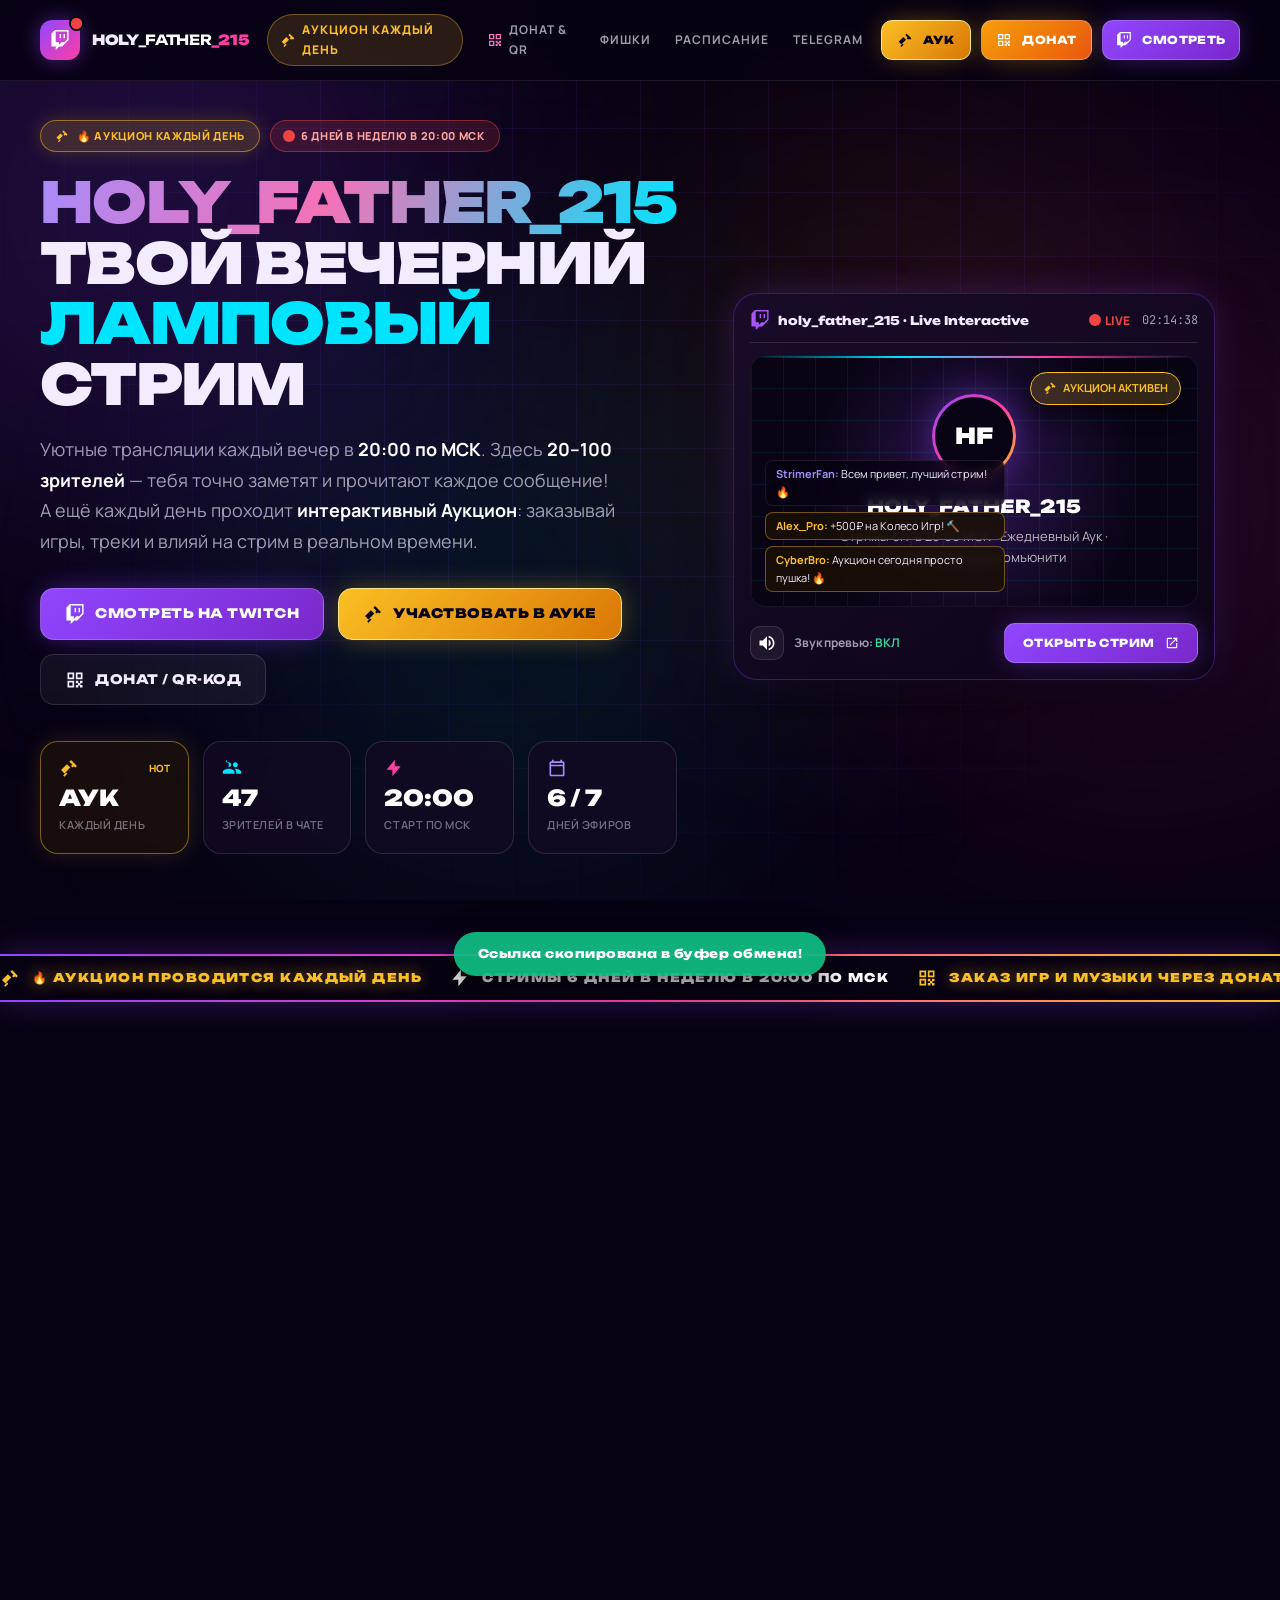
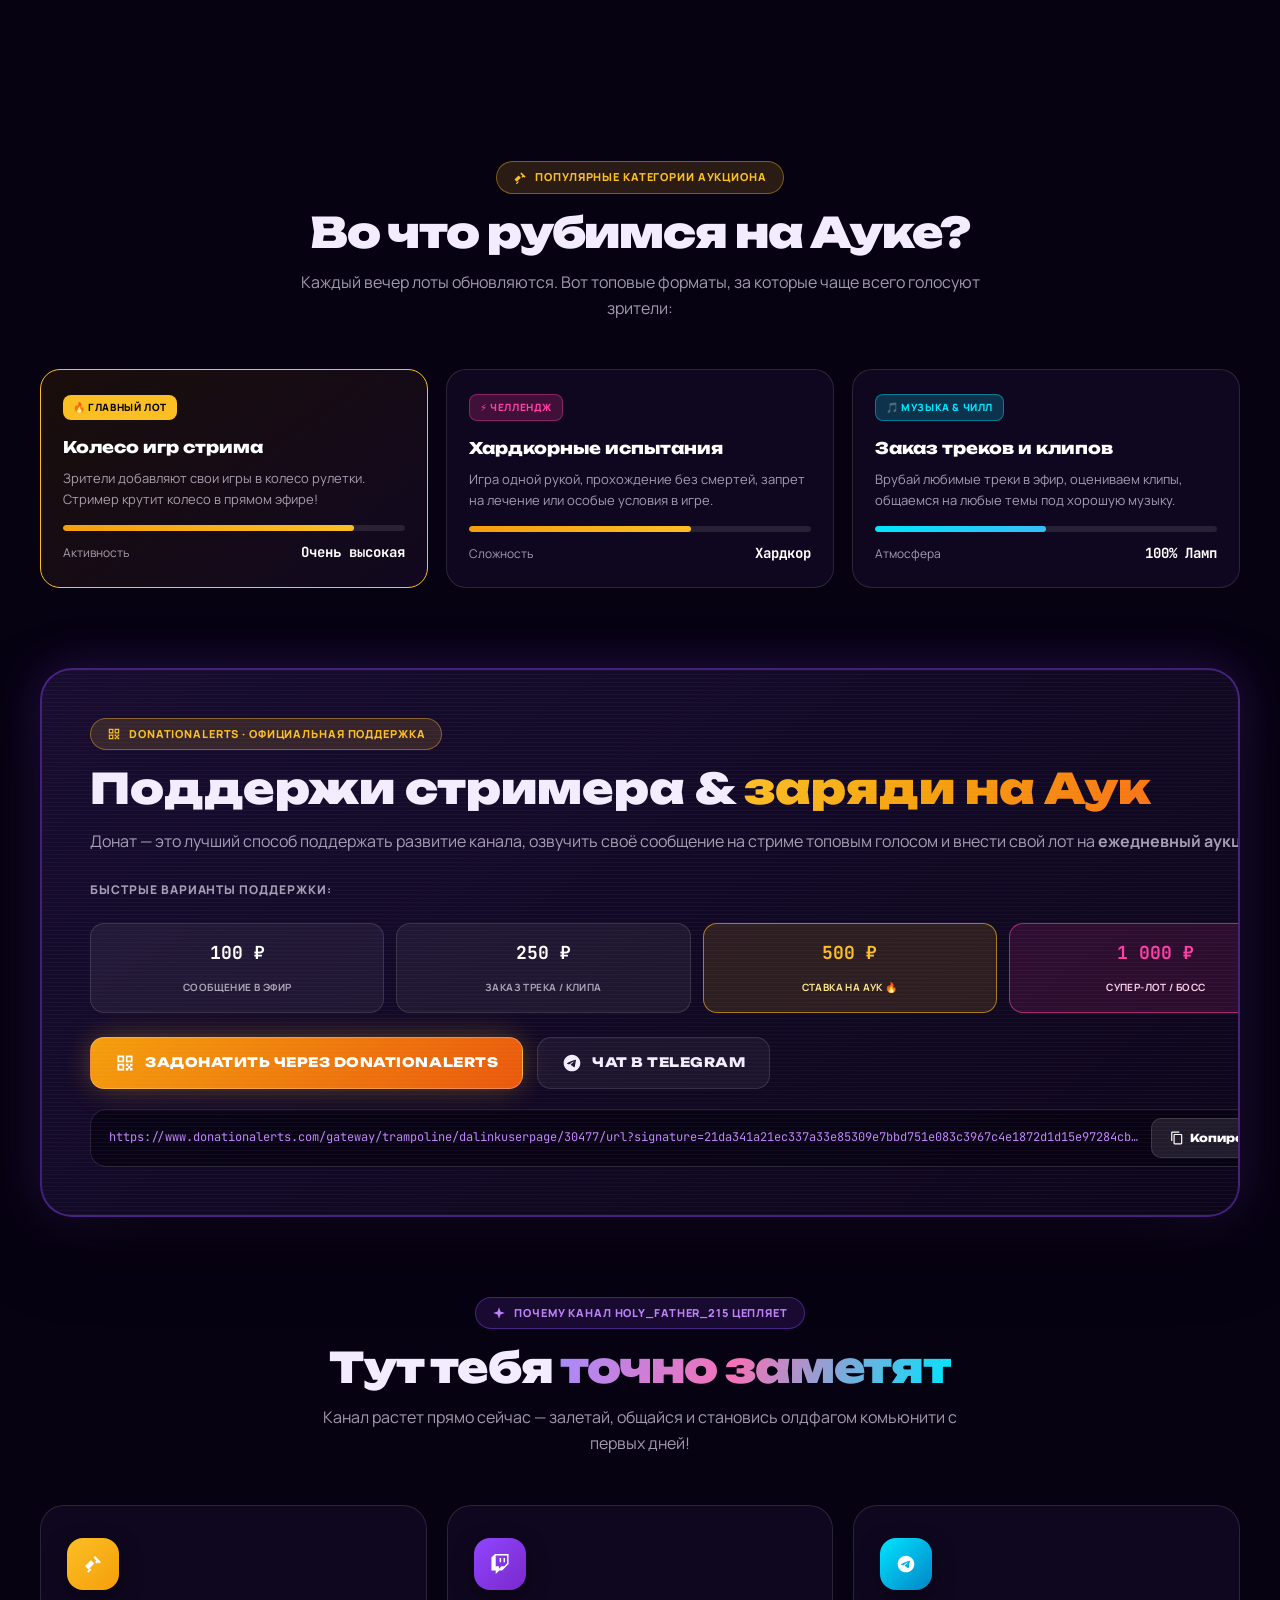
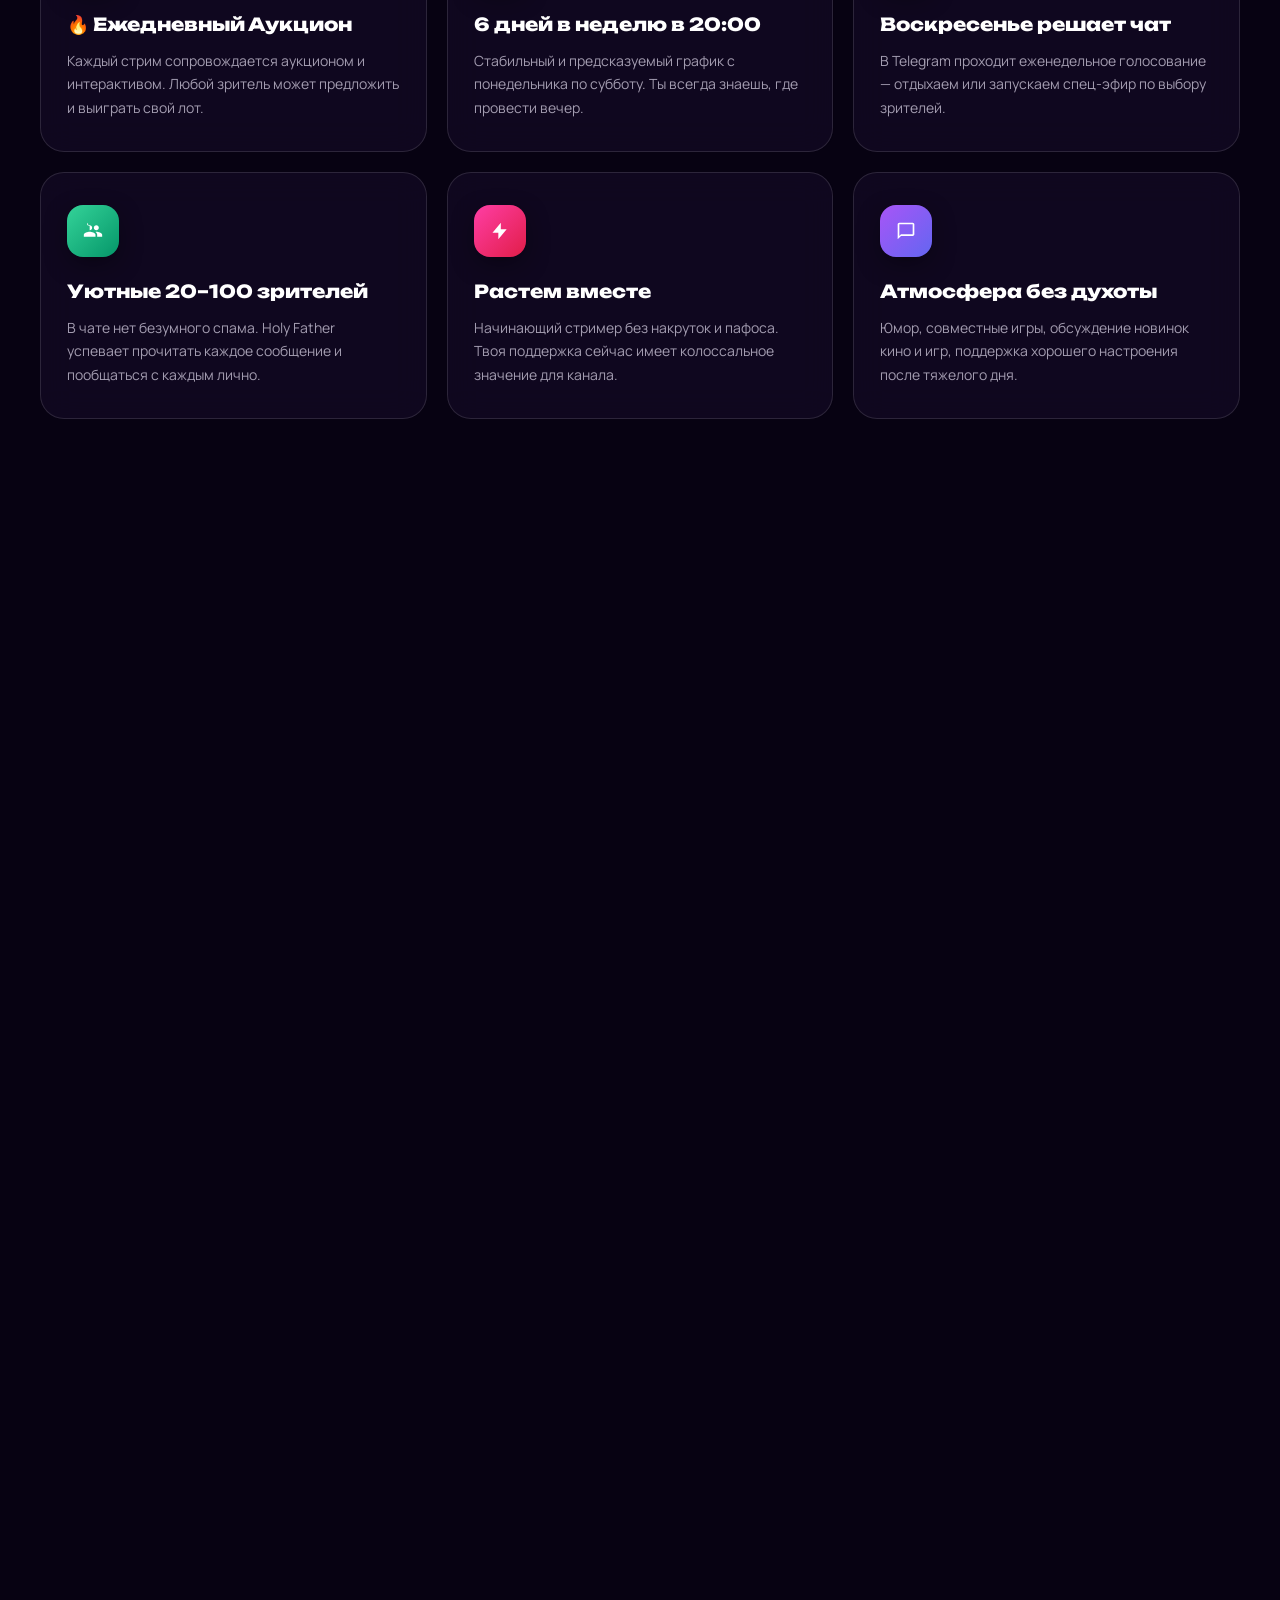
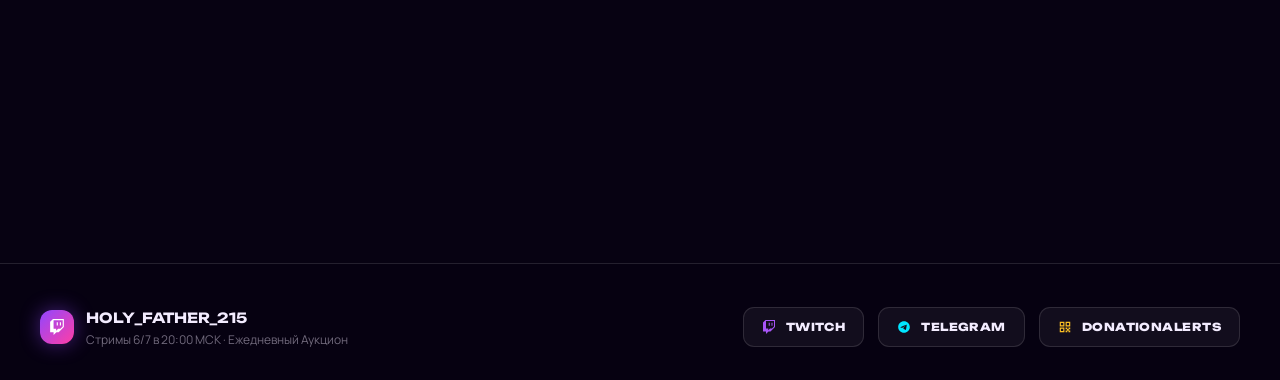
==== holy-father-215.html @ 9c098401 "feat: добавить плашку ежедневного аукциона, блок доната с QR-кодом и улучшенный дизайн Co-authored-b" ====
<!doctype html>
<html lang="ru">
<head>
<meta charset="UTF-8" />
<meta name="viewport" content="width=device-width, initial-scale=1.0" />
<title>HOLY_FATHER_215 — Стримы 6/7 в 20:00 МСК · Ежедневный Аукцион</title>
<meta name="description" content="Официальный сайт стримера Holy_Father_215. Эфиры 6 дней в неделю в 20:00 по МСК. Ежедневный Аукцион, 20–100 зрителей, ламповый чат, голосование за стрим в воскресенье в Telegram." />
<meta property="og:title" content="HOLY_FATHER_215 — Ежедневный Аукцион и Стримы в 20:00 МСК" />
<meta property="og:description" content="Ламповый стример Holy_Father_215: ежедневный аукцион, 20–100 зрителей, эфиры 6/7 в 20:00 МСК. Заходи, тебя заметят!" />
<meta property="og:type" content="website" />
<meta name="theme-color" content="#070212" />
<link rel="icon" href="data:image/svg+xml,%3Csvg xmlns='http://www.w3.org/2000/svg' viewBox='0 0 32 32'%3E%3Crect width='32' height='32' rx='8' fill='%239146ff'/%3E%3Cpath d='M8 10h4v5H8zM14 10h4v5h-4zM8 17h4v5H8zM14 17h4v5h-4zM20 12l5 3.5-5 3.5z' fill='%23fff'/%3E%3C/svg%3E" />
<link rel="preconnect" href="https://fonts.googleapis.com" />
<link rel="preconnect" href="https://fonts.gstatic.com" crossorigin />
<link href="https://fonts.googleapis.com/css2?family=Unbounded:wght@400;600;700;800;900&family=Manrope:wght@300;400;500;600;700;800&family=JetBrains+Mono:wght@500;700&display=swap" rel="stylesheet" />
<noscript><style>.reveal{opacity:1;transform:none}.cd{display:flex}</style></noscript>
<style>
/* ================= CSS RESET & TOKENS ================= */
*,*::before,*::after{box-sizing:border-box;margin:0;padding:0}
html{scroll-behavior:smooth;-webkit-text-size-adjust:100%}
body{
  background:#070212;color:#f3ecff;overflow-x:hidden;
  font-family:"Manrope",system-ui,-apple-system,"Segoe UI",Roboto,Helvetica,Arial,sans-serif;
  font-size:16px;line-height:1.65;-webkit-font-smoothing:antialiased;
}
img,svg{display:block;max-width:100%}
a{color:inherit;text-decoration:none}
button{font:inherit;color:inherit;cursor:pointer;border:0;background:none}
::selection{background:#9146ff;color:#fff}
::-webkit-scrollbar{width:8px;height:8px}
::-webkit-scrollbar-track{background:#0a0319}
::-webkit-scrollbar-thumb{background:linear-gradient(#9146ff,#ff3ea5);border-radius:99px}

:root{
  --void:#070212;
  --bg-card:rgba(20, 10, 36, 0.72);
  --bg-card-hover:rgba(28, 14, 52, 0.88);
  --purple:#9146ff;
  --purple-glow:rgba(145, 70, 255, 0.45);
  --purple-l:#b388ff;
  --pink:#ff3ea5;
  --pink-glow:rgba(255, 62, 165, 0.4);
  --cyan:#00e5ff;
  --cyan-glow:rgba(0, 229, 255, 0.35);
  --gold:#fbbf24;
  --gold-glow:rgba(251, 191, 36, 0.4);
  --amber:#f59e0b;
  --green:#10b981;
  --muted:rgba(243, 236, 255, 0.65);
  --muted2:rgba(243, 236, 255, 0.45);
  --line:rgba(255, 255, 255, 0.12);
  --line-strong:rgba(145, 70, 255, 0.35);
  --ease:cubic-bezier(0.16, 1, 0.3, 1);
  --font-d:"Unbounded",system-ui,sans-serif;
  --font-m:"JetBrains Mono",monospace;
}

.container{width:min(1200px, 100% - 36px);margin-inline:auto}
.ic{width:20px;height:20px;fill:currentColor;flex-shrink:0}
.display{font-family:var(--font-d)}
.mono{font-family:var(--font-m)}
.grad-text{background:linear-gradient(110deg,#a78bfa 0%,#f472b6 45%,#00e5ff 100%);-webkit-background-clip:text;background-clip:text;color:transparent}
.grad-gold{background:linear-gradient(110deg,#fbbf24 0%,#f59e0b 50%,#f97316 100%);-webkit-background-clip:text;background-clip:text;color:transparent}
.cyan{color:var(--cyan)}
.pink{color:var(--pink)}
.gold{color:var(--gold)}

/* ================= BACKGROUND FX ================= */
.bg-ambient{position:fixed;inset:0;z-index:-1;overflow:hidden;pointer-events:none}
.grid-mesh{
  position:absolute;inset:0;
  background-image:
    linear-gradient(rgba(145,70,255,0.08) 1px, transparent 1px),
    linear-gradient(90deg, rgba(145,70,255,0.08) 1px, transparent 1px);
  background-size:64px 64px;
  mask-image:radial-gradient(circle at 50% 30%, black 40%, transparent 85%);
  -webkit-mask-image:radial-gradient(circle at 50% 30%, black 40%, transparent 85%);
}
.orb{position:absolute;border-radius:50%;filter:blur(140px);opacity:0.65;will-change:transform}
.orb-1{width:600px;height:600px;left:-150px;top:-100px;background:rgba(145,70,255,0.32)}
.orb-2{width:550px;height:550px;right:-140px;top:25%;background:rgba(255,62,165,0.22)}
.orb-3{width:500px;height:500px;left:20%;bottom:5%;background:rgba(0,229,255,0.18)}
.orb-4{width:450px;height:450px;right:15%;bottom:35%;background:rgba(245,158,11,0.18)}

/* ================= ANIMATIONS ================= */
@keyframes float-gentle{0%,100%{transform:translate3d(0,0,0)}50%{transform:translate3d(0,-16px,0)}}
@keyframes pulse-glow{0%,100%{opacity:.65;transform:scale(1)}50%{opacity:1;transform:scale(1.08)}}
@keyframes scan-laser{0%{top:0;opacity:0.8}50%{opacity:1}100%{top:100%;opacity:0.8}}
@keyframes marquee{0%{transform:translateX(0)}100%{transform:translateX(-50%)}}
@keyframes sheen-sweep{0%{transform:translateX(-160%) skewX(-20deg)}100%{transform:translateX(260%) skewX(-20deg)}}
@keyframes dot-ping{0%{transform:scale(.9);opacity:.9}100%{transform:scale(2.2);opacity:0}}
@keyframes border-glow{0%,100%{border-color:rgba(251,191,36,0.6);box-shadow:0 0 25px rgba(251,191,36,0.35)}50%{border-color:rgba(255,62,165,0.7);box-shadow:0 0 35px rgba(255,62,165,0.45)}}

.anim-float{animation:float-gentle 8s ease-in-out infinite}
.anim-marquee{animation:marquee 32s linear infinite}

/* ================= REVEAL ================= */
.reveal{opacity:0;transform:translateY(28px);transition:opacity .75s var(--ease),transform .75s var(--ease)}
.reveal.in{opacity:1;transform:none}
@media (prefers-reduced-motion:reduce){
  *,*::before,*::after{animation-duration:.01ms !important;animation-iteration-count:1 !important;transition-duration:.01ms !important}
  .reveal{opacity:1;transform:none}
}

/* ================= NAV ================= */
.nav{
  position:fixed;inset:0 0 auto;z-index:100;
  background:rgba(7, 2, 18, 0.82);backdrop-filter:blur(24px);-webkit-backdrop-filter:blur(24px);
  border-bottom:1px solid rgba(255, 255, 255, 0.08);
  transition:background .3s,border-color .3s;
}
.nav-inner{display:flex;align-items:center;justify-content:space-between;padding:14px 0;gap:18px}
.brand{display:flex;align-items:center;gap:12px;font-family:var(--font-d);font-weight:900;letter-spacing:-.02em}
.brand-avatar{
  position:relative;width:40px;height:40px;border-radius:12px;
  background:linear-gradient(135deg,#9146ff,#ff3ea5);
  display:grid;place-items:center;color:#fff;
  box-shadow:0 0 20px var(--purple-glow);
}
.brand-avatar .live-dot{
  position:absolute;top:-2px;right:-2px;width:11px;height:11px;border-radius:50%;
  background:#ef4444;box-shadow:0 0 0 2px #070212;
}
.brand-avatar .live-dot::after{
  content:'';position:absolute;inset:0;border-radius:50%;background:#ef4444;animation:dot-ping 1.8s infinite;
}
.brand-text{font-size:14px;text-transform:uppercase}
.brand-text b{color:#fff}
.brand-text span{color:var(--pink)}

.nav-links{display:none;align-items:center;gap:24px}
.nav-links a{
  font-size:12px;font-weight:700;letter-spacing:.08em;text-transform:uppercase;
  color:var(--muted);transition:color .2s,transform .2s;display:inline-flex;align-items:center;gap:6px;
}
.nav-links a:hover{color:#fff;transform:translateY(-1px)}
.nav-links a.highlight{
  color:#fbbf24;background:rgba(251,191,36,0.14);border:1px solid rgba(251,191,36,0.35);
  padding:5px 12px;border-radius:999px;font-weight:800;
}
.nav-links a.highlight:hover{background:rgba(251,191,36,0.25);border-color:#fbbf24}

.nav-actions{display:flex;align-items:center;gap:10px}
.btn-mobile{display:none;background:rgba(255,255,255,0.08);border:1px solid var(--line);border-radius:10px;padding:8px}

@media(min-width:920px){
  .nav-links{display:flex}
  .btn-mobile{display:none}
}
@media(max-width:919px){
  .btn-mobile{display:grid;place-items:center}
}

/* ================= MOBILE DRAWER ================= */
.mobile-menu{
  position:fixed;inset:0;background:rgba(7,2,18,0.96);backdrop-filter:blur(24px);
  z-index:99;display:none;flex-direction:column;padding:84px 24px 32px;gap:20px;
}
.mobile-menu.open{display:flex}
.mobile-menu a{
  font-family:var(--font-d);font-size:16px;font-weight:800;padding:14px 18px;border-radius:14px;
  background:rgba(255,255,255,0.04);border:1px solid var(--line);display:flex;align-items:center;gap:12px;
}
.mobile-menu a.gold-btn{background:rgba(251,191,36,0.15);border-color:rgba(251,191,36,0.4);color:#fbbf24}

/* ================= BUTTONS ================= */
.btn{
  position:relative;display:inline-flex;align-items:center;justify-content:center;gap:10px;
  border-radius:14px;padding:14px 24px;font-family:var(--font-d);font-size:13px;font-weight:800;
  letter-spacing:.04em;text-transform:uppercase;transition:all .28s var(--ease);overflow:hidden;
  white-space:nowrap;
}
.btn:hover{transform:translateY(-2px)}
.btn:active{transform:translateY(0)}
.btn-sm{padding:10px 18px;font-size:11px;border-radius:11px}

.btn-twitch{
  background:linear-gradient(135deg,#9146ff,#7928ca);color:#fff;
  box-shadow:0 0 28px -4px var(--purple-glow);border:1px solid rgba(255,255,255,0.2);
}
.btn-twitch:hover{background:linear-gradient(135deg,#a25fff,#8a3ced);box-shadow:0 0 36px var(--purple-glow)}

.btn-donate{
  background:linear-gradient(135deg,#f59e0b,#ea580c);color:#fff;
  box-shadow:0 0 30px -4px var(--gold-glow);border:1px solid rgba(255,255,255,0.25);
}
.btn-donate:hover{background:linear-gradient(135deg,#fbbf24,#f97316);box-shadow:0 0 40px var(--gold-glow)}

.btn-auction{
  background:linear-gradient(135deg,#fbbf24,#d97706);color:#070212;font-weight:900;
  box-shadow:0 0 28px -4px var(--gold-glow);border:1px solid #fde68a;
}
.btn-auction:hover{background:linear-gradient(135deg,#fde68a,#fbbf24);transform:translateY(-2px) scale(1.02)}

.btn-tg{
  background:rgba(34,158,217,0.18);border:1px solid rgba(34,158,217,0.45);color:#38bdf8;
}
.btn-tg:hover{background:rgba(34,158,217,0.3);border-color:#38bdf8;color:#fff}

.btn-ghost{
  background:rgba(255,255,255,0.05);border:1px solid var(--line);color:#f3ecff;
}
.btn-ghost:hover{background:rgba(255,255,255,0.1);border-color:rgba(255,255,255,0.25);color:#fff}

.btn .shine{
  position:absolute;top:0;bottom:0;left:-50%;width:40%;background:rgba(255,255,255,0.35);
  transform:skewX(-20deg);pointer-events:none;
}
.btn:hover .shine{animation:sheen-sweep .85s ease-out}

/* ================= HERO SECTION ================= */
.hero{padding:120px 0 60px;position:relative}
.hero-grid{display:grid;grid-template-columns:1fr;gap:48px;align-items:center}
@media(min-width:1020px){
  .hero-grid{grid-template-columns:1.05fr 0.95fr;gap:56px}
}

.hero-badges{display:flex;flex-wrap:wrap;gap:10px;margin-bottom:20px}
.pill-badge{
  display:inline-flex;align-items:center;gap:8px;padding:6px 14px;border-radius:999px;
  font-size:11px;font-weight:800;letter-spacing:.06em;text-transform:uppercase;
  background:rgba(255,255,255,0.06);border:1px solid var(--line);
}
.pill-auction{
  background:rgba(251,191,36,0.16);border:1px solid rgba(251,191,36,0.5);color:#fbbf24;
  box-shadow:0 0 20px rgba(251,191,36,0.2);animation:border-glow 4s infinite;
}
.pill-live{
  background:rgba(239,68,68,0.16);border:1px solid rgba(239,68,68,0.45);color:#fca5a5;
}
.dot-red{width:8px;height:8px;border-radius:50%;background:#ef4444;position:relative}
.dot-red::after{content:'';position:absolute;inset:-2px;border-radius:50%;background:#ef4444;animation:dot-ping 1.6s infinite}

.hero h1{
  font-family:var(--font-d);font-size:clamp(32px,5.2vw,56px);font-weight:900;
  line-height:1.08;letter-spacing:-.03em;margin-bottom:20px;
}
.hero p.lead{
  font-size:clamp(16px,1.9vw,18px);line-height:1.7;color:var(--muted);max-width:580px;margin-bottom:32px;
}
.hero p.lead b{color:#fff}

.hero-cta-group{display:flex;flex-wrap:wrap;align-items:center;gap:14px;margin-bottom:36px}

.stats-grid{
  display:grid;grid-template-columns:repeat(2,1fr);gap:14px;
}
@media(min-width:540px){.stats-grid{grid-template-columns:repeat(4,1fr)}}
.stat-box{
  background:var(--bg-card);border:1px solid var(--line);border-radius:18px;padding:16px 18px;
  backdrop-filter:blur(12px);transition:transform .25s,border-color .25s,box-shadow .25s;
}
.stat-box:hover{
  transform:translateY(-3px);border-color:var(--line-strong);box-shadow:0 12px 30px -10px var(--purple-glow);
}
.stat-box.featured{
  border-color:rgba(251,191,36,0.45);background:rgba(35,22,10,0.6);
  box-shadow:0 0 25px rgba(251,191,36,0.15);
}
.stat-box.featured:hover{border-color:#fbbf24;box-shadow:0 0 35px rgba(251,191,36,0.3)}
.stat-box .stat-top{display:flex;align-items:center;justify-content:space-between;margin-bottom:8px}
.stat-box b{display:block;font-family:var(--font-d);font-size:22px;font-weight:900;line-height:1.1;color:#fff}
.stat-box small{font-size:11px;font-weight:600;text-transform:uppercase;letter-spacing:.05em;color:var(--muted2)}

/* ================= STREAM PLAYER MOCKUP ================= */
.player-container{
  background:linear-gradient(145deg,rgba(25,12,45,0.85),rgba(12,5,24,0.92));
  border:1px solid rgba(145,70,255,0.3);border-radius:24px;padding:16px;
  box-shadow:0 24px 60px -12px rgba(0,0,0,0.8), 0 0 40px -10px var(--purple-glow);
  position:relative;backdrop-filter:blur(16px);
}
.player-head{display:flex;align-items:center;justify-content:space-between;padding-bottom:12px;border-bottom:1px solid var(--line)}
.player-title{display:flex;align-items:center;gap:8px;font-family:var(--font-d);font-size:12px;font-weight:800}
.player-screen{
  position:relative;border-radius:16px;aspect-ratio:16/9;overflow:hidden;
  background:#090414;margin:12px 0;display:flex;flex-direction:column;justify-content:space-between;
  border:1px solid rgba(255,255,255,0.06);
}
.player-screen .screen-bg{
  position:absolute;inset:0;
  background:
    radial-gradient(circle at 50% 50%, rgba(145,70,255,0.25) 0%, transparent 65%),
    linear-gradient(rgba(0,229,255,0.08) 1px, transparent 1px),
    linear-gradient(90deg, rgba(0,229,255,0.08) 1px, transparent 1px);
  background-size:100% 100%, 32px 32px, 32px 32px;
}
.screen-laser{
  position:absolute;left:0;right:0;height:2px;background:linear-gradient(90deg,transparent,#00e5ff,#ff3ea5,transparent);
  animation:scan-laser 5s linear infinite;pointer-events:none;
}
.player-screen .screen-content{
  position:relative;z-index:2;display:flex;flex-direction:column;align-items:center;justify-content:center;
  height:100%;padding:20px;text-align:center;
}
.avatar-ring{
  width:84px;height:84px;border-radius:50%;margin-bottom:14px;
  background:linear-gradient(135deg,#9146ff,#ff3ea5,#fbbf24);
  padding:3px;box-shadow:0 0 35px var(--purple-glow);position:relative;
}
.avatar-ring-inner{
  width:100%;height:100%;border-radius:50%;background:#090414;
  display:grid;place-items:center;font-family:var(--font-d);font-weight:900;font-size:22px;color:#fff;
}
.floating-chip{
  position:absolute;padding:6px 12px;border-radius:999px;font-size:11px;font-weight:700;
  background:rgba(15,7,30,0.85);backdrop-filter:blur(8px);border:1px solid var(--line);
  display:flex;align-items:center;gap:6px;box-shadow:0 8px 20px rgba(0,0,0,0.5);
}
.chip-auction{top:16px;right:16px;background:rgba(251,191,36,0.18);border-color:#fbbf24;color:#fbbf24}
.chip-chat{bottom:16px;left:16px;color:#f3ecff}

.player-chat-feed{
  position:absolute;bottom:14px;left:14px;display:flex;flex-direction:column;gap:6px;max-width:240px;
  z-index:3;pointer-events:none;
}
.chat-msg{
  font-size:11px;background:rgba(7,2,18,0.75);backdrop-filter:blur(6px);
  padding:4px 10px;border-radius:8px;border:1px solid rgba(255,255,255,0.08);animation:float-gentle 6s ease-in-out infinite;
}
.chat-msg b{color:#a78bfa}
.chat-msg.auc{border-color:rgba(251,191,36,0.4);background:rgba(25,16,5,0.85)}
.chat-msg.auc b{color:#fbbf24}

.player-controls{display:flex;align-items:center;justify-content:space-between;gap:12px;padding-top:4px}
.player-ctrl-left{display:flex;align-items:center;gap:10px}
.icon-btn{
  width:34px;height:34px;border-radius:10px;background:rgba(255,255,255,0.06);border:1px solid var(--line);
  display:grid;place-items:center;color:#fff;transition:background .2s,border-color .2s;
}
.icon-btn:hover{background:rgba(255,255,255,0.14);border-color:rgba(255,255,255,0.3)}

/* ================= TICKER BAR ================= */
.ticker-bar{
  background:linear-gradient(90deg,#9146ff,#ff3ea5,#fbbf24);padding:2px 0;margin:40px 0;
  box-shadow:0 0 35px rgba(145,70,255,0.3);
}
.ticker-inner{background:#070212;padding:12px 0;overflow:hidden;display:flex}
.ticker-wrap{display:flex;gap:48px;white-space:nowrap}
.ticker-item{
  display:inline-flex;align-items:center;gap:12px;font-family:var(--font-d);font-size:12px;
  font-weight:900;letter-spacing:.12em;text-transform:uppercase;color:#fff;
}
.ticker-item.auc{color:#fbbf24;text-shadow:0 0 16px rgba(251,191,36,0.6)}

/* ================= SECTION HEADERS ================= */
.sec-head{text-align:center;max-width:680px;margin:0 auto 48px}
.sec-badge{
  display:inline-flex;align-items:center;gap:8px;padding:6px 16px;border-radius:999px;
  font-size:11px;font-weight:800;letter-spacing:.08em;text-transform:uppercase;margin-bottom:14px;
}
.sec-badge.gold{background:rgba(251,191,36,0.14);border:1px solid rgba(251,191,36,0.4);color:#fbbf24}
.sec-badge.purple{background:rgba(145,70,255,0.14);border:1px solid rgba(145,70,255,0.4);color:#c084fc}
.sec-badge.cyan{background:rgba(0,229,255,0.14);border:1px solid rgba(0,229,255,0.4);color:#00e5ff}
.sec-badge.pink{background:rgba(255,62,165,0.14);border:1px solid rgba(255,62,165,0.4);color:#ff3ea5}
.sec-head h2{
  font-family:var(--font-d);font-size:clamp(28px,3.8vw,42px);font-weight:900;letter-spacing:-.03em;
  line-height:1.15;margin-bottom:14px;
}
.sec-head p{font-size:16px;color:var(--muted);line-height:1.6}

/* ================= DEDICATED AUCTION BANNER & SECTION ================= */
.auction-highlight-banner{
  background:linear-gradient(135deg,rgba(40,24,6,0.9),rgba(20,10,36,0.95));
  border:2px solid #fbbf24;border-radius:28px;padding:36px;margin-bottom:48px;
  box-shadow:0 0 50px rgba(251,191,36,0.25), inset 0 0 30px rgba(251,191,36,0.08);
  position:relative;overflow:hidden;
}
.auction-highlight-banner::before{
  content:'';position:absolute;top:0;right:0;width:300px;height:300px;
  background:radial-gradient(circle,rgba(251,191,36,0.2) 0%,transparent 70%);pointer-events:none;
}
.banner-grid{display:grid;grid-template-columns:1fr;gap:28px;align-items:center}
@media(min-width:880px){.banner-grid{grid-template-columns:1.2fr 0.8fr}}

.banner-left h3{
  font-family:var(--font-d);font-size:clamp(24px,3vw,34px);font-weight:900;letter-spacing:-.02em;
  color:#fff;margin-bottom:12px;line-height:1.2;
}
.banner-left p{font-size:16px;color:rgba(254,243,199,0.85);margin-bottom:20px;line-height:1.6}
.banner-left p b{color:#fbbf24}

.auction-rules{
  display:grid;grid-template-columns:1fr;gap:16px;margin:24px 0;
}
@media(min-width:640px){.auction-rules{grid-template-columns:repeat(3,1fr)}}
.rule-card{
  background:rgba(255,255,255,0.04);border:1px solid rgba(251,191,36,0.25);border-radius:18px;
  padding:20px 18px;position:relative;transition:transform .2s,border-color .2s;
}
.rule-card:hover{transform:translateY(-3px);border-color:#fbbf24}
.rule-num{
  display:inline-flex;align-items:center;justify-content:center;width:32px;height:32px;border-radius:10px;
  background:rgba(251,191,36,0.2);color:#fbbf24;font-family:var(--font-d);font-weight:900;font-size:14px;
  margin-bottom:12px;border:1px solid rgba(251,191,36,0.5);
}
.rule-card h4{font-family:var(--font-d);font-size:14px;font-weight:800;color:#fff;margin-bottom:6px}
.rule-card p{font-size:13px;color:var(--muted);line-height:1.5}

/* ================= LIVE AUCTION LOTS SIMULATOR ================= */
.lots-grid{display:grid;grid-template-columns:1fr;gap:18px}
@media(min-width:768px){.lots-grid{grid-template-columns:repeat(3,1fr)}}

.lot-card{
  background:var(--bg-card);border:1px solid var(--line);border-radius:20px;padding:22px;
  backdrop-filter:blur(14px);position:relative;transition:all .28s var(--ease);
}
.lot-card:hover{
  transform:translateY(-4px);border-color:rgba(251,191,36,0.6);box-shadow:0 14px 35px -8px var(--gold-glow);
}
.lot-card.leader{
  border-color:#fbbf24;background:linear-gradient(145deg,rgba(35,20,8,0.7),rgba(20,10,36,0.8));
}
.lot-badge{
  display:inline-flex;align-items:center;gap:6px;padding:4px 10px;border-radius:8px;font-size:10px;
  font-weight:800;text-transform:uppercase;letter-spacing:.06em;margin-bottom:14px;
}
.badge-lead{background:#fbbf24;color:#070212}
.badge-hot{background:rgba(255,62,165,0.2);color:#ff3ea5;border:1px solid rgba(255,62,165,0.4)}
.lot-title{font-family:var(--font-d);font-size:16px;font-weight:800;color:#fff;margin-bottom:8px}
.lot-bar{height:6px;background:rgba(255,255,255,0.1);border-radius:99px;overflow:hidden;margin:14px 0 10px}
.lot-fill{height:100%;border-radius:99px;background:linear-gradient(90deg,#f59e0b,#fbbf24)}
.lot-meta{display:flex;align-items:center;justify-content:space-between;font-size:12px;color:var(--muted)}
.lot-meta b{color:#fff;font-family:var(--font-m);font-size:14px}

/* ================= DONATE & QR CODE SECTION ================= */
.donate-panel{
  background:linear-gradient(145deg,rgba(28,14,54,0.85),rgba(14,6,28,0.92));
  border:2px solid rgba(145,70,255,0.4);border-radius:32px;padding:clamp(24px,4vw,48px);
  box-shadow:0 30px 80px -15px rgba(0,0,0,0.8), 0 0 50px rgba(145,70,255,0.25);
  position:relative;overflow:hidden;backdrop-filter:blur(20px);
}
.donate-panel::after{
  content:'';position:absolute;inset:0;
  background-image:linear-gradient(rgba(255,255,255,0.03) 1px, transparent 1px);
  background-size:100% 4px;pointer-events:none;
}
.donate-grid{display:grid;grid-template-columns:1fr;gap:40px;align-items:center}
@media(min-width:960px){.donate-grid{grid-template-columns:1.05fr 0.95fr;gap:52px}}

.qr-box-wrap{display:flex;flex-direction:column;align-items:center;text-align:center}
.qr-frame{
  position:relative;padding:18px;background:#fff;border-radius:24px;
  box-shadow:0 0 50px var(--purple-glow), 0 0 80px rgba(255,62,165,0.3);
  margin-bottom:20px;max-width:320px;width:100%;aspect-ratio:1/1;display:grid;place-items:center;
}
.qr-frame img{width:100%;height:100%;object-fit:contain;border-radius:12px}
.qr-scan-line{
  position:absolute;left:8px;right:8px;height:3px;
  background:linear-gradient(90deg,transparent,#9146ff,#ff3ea5,#fbbf24,transparent);
  box-shadow:0 0 12px #ff3ea5;animation:scan-laser 3.2s ease-in-out infinite;pointer-events:none;border-radius:2px;
}
.qr-cyber-corners{position:absolute;inset:-6px;pointer-events:none}
.qr-corner{position:absolute;width:24px;height:24px;border:3px solid #fbbf24}
.c-tl{top:0;left:0;border-right:0;border-bottom:0;border-top-left-radius:14px}
.c-tr{top:0;right:0;border-left:0;border-bottom:0;border-top-right-radius:14px}
.c-bl{bottom:0;left:0;border-right:0;border-top:0;border-bottom-left-radius:14px}
.c-br{bottom:0;right:0;border-left:0;border-top:0;border-bottom-right-radius:14px}

.donate-presets{
  display:grid;grid-template-columns:repeat(2,1fr);gap:12px;margin:24px 0;
}
@media(min-width:520px){.donate-presets{grid-template-columns:repeat(4,1fr)}}
.preset-btn{
  background:rgba(255,255,255,0.06);border:1px solid var(--line);border-radius:14px;
  padding:14px 10px;text-align:center;transition:all .22s var(--ease);
}
.preset-btn:hover{
  background:rgba(251,191,36,0.18);border-color:#fbbf24;transform:translateY(-2px);
}
.preset-btn b{display:block;font-family:var(--font-m);font-size:18px;color:#fff;margin-bottom:4px}
.preset-btn small{font-size:10px;font-weight:700;color:var(--muted);text-transform:uppercase;letter-spacing:.04em}

.copy-donate-row{
  background:rgba(7,2,18,0.7);border:1px solid var(--line);border-radius:16px;
  padding:8px 8px 8px 18px;display:flex;align-items:center;justify-content:space-between;gap:12px;
  margin-top:20px;
}
.copy-donate-row code{
  font-family:var(--font-m);font-size:12px;color:#c084fc;overflow:hidden;text-overflow:ellipsis;white-space:nowrap;
}
.btn-copy{
  padding:10px 18px;border-radius:10px;font-family:var(--font-d);font-size:11px;font-weight:800;
  background:rgba(255,255,255,0.1);border:1px solid var(--line);color:#fff;transition:all .2s;display:flex;align-items:center;gap:6px;
}
.btn-copy:hover{background:#9146ff;border-color:#a25fff}
.btn-copy.done{background:#10b981;border-color:#10b981;color:#fff}

/* ================= FEATURES GRID ================= */
.features-grid{display:grid;grid-template-columns:1fr;gap:20px}
@media(min-width:640px){.features-grid{grid-template-columns:repeat(2,1fr)}}
@media(min-width:1020px){.features-grid{grid-template-columns:repeat(3,1fr)}}

.feature-card{
  background:var(--bg-card);border:1px solid var(--line);border-radius:24px;padding:32px 26px;
  position:relative;overflow:hidden;backdrop-filter:blur(16px);transition:all .3s var(--ease);
}
.feature-card:hover{
  transform:translateY(-5px);border-color:var(--line-strong);box-shadow:0 18px 45px -12px var(--purple-glow);
}
.feature-icon{
  width:52px;height:52px;border-radius:16px;display:grid;place-items:center;
  color:#fff;margin-bottom:20px;box-shadow:0 8px 24px -4px rgba(0,0,0,0.5);
}
.feature-card h3{font-family:var(--font-d);font-size:18px;font-weight:800;color:#fff;margin-bottom:10px}
.feature-card p{font-size:14px;color:var(--muted);line-height:1.65}

/* ================= SCHEDULE & COUNTDOWN ================= */
.schedule-grid{display:grid;grid-template-columns:1fr;gap:32px}
@media(min-width:980px){.schedule-grid{grid-template-columns:1fr 1fr}}

.schedule-panel{
  background:var(--bg-card);border:1px solid var(--line);border-radius:28px;padding:36px;
  backdrop-filter:blur(16px);position:relative;
}

.countdown-clock{display:flex;gap:12px;margin:28px 0}
.cd-unit{
  flex:1;background:rgba(7,2,18,0.7);border:1px solid var(--line);border-radius:16px;padding:16px 8px;text-align:center;
}
.cd-unit b{display:block;font-family:var(--font-d);font-size:clamp(24px,3.5vw,36px);font-weight:900;color:#fff;line-height:1}
.cd-unit small{font-size:10px;font-weight:700;text-transform:uppercase;color:var(--muted2);letter-spacing:.08em}

.week-grid{display:grid;grid-template-columns:repeat(7,1fr);gap:8px;margin-top:24px}
.day-card{
  background:rgba(255,255,255,0.04);border:1px solid var(--line);border-radius:14px;padding:12px 4px;
  text-align:center;transition:all .2s;
}
.day-card b{display:block;font-family:var(--font-d);font-size:13px;font-weight:800;color:#fff;margin-bottom:4px}
.day-card span{display:block;font-size:10px;color:var(--muted2);font-weight:600}
.day-card.today{
  border-color:#9146ff;background:rgba(145,70,255,0.22);box-shadow:0 0 20px var(--purple-glow);
}
.day-card.today b{color:#c084fc}
.day-card.sun{border-color:rgba(0,229,255,0.4);background:rgba(0,229,255,0.08)}
.day-card.sun span{color:#00e5ff}

/* ================= TELEGRAM POLL WIDGET ================= */
.tg-poll-card{
  background:rgba(14,24,38,0.85);border:1px solid rgba(0,229,255,0.3);border-radius:22px;padding:26px;
  box-shadow:0 0 35px rgba(0,229,255,0.12);
}
.poll-option{
  background:rgba(255,255,255,0.05);border:1px solid rgba(255,255,255,0.1);border-radius:12px;
  padding:12px 16px;margin-top:10px;cursor:pointer;position:relative;overflow:hidden;
  display:flex;align-items:center;justify-content:space-between;transition:border-color .2s;
}
.poll-option:hover{border-color:#00e5ff}
.poll-option.voted{border-color:#00e5ff;background:rgba(0,229,255,0.15)}
.poll-fill{
  position:absolute;left:0;top:0;bottom:0;background:rgba(0,229,255,0.2);pointer-events:none;transition:width .6s var(--ease);
}

/* ================= FINAL CTA & FOOTER ================= */
.cta-box{
  background:linear-gradient(135deg,rgba(40,15,60,0.85),rgba(15,5,30,0.95));
  border:2px solid rgba(255,62,165,0.4);border-radius:32px;padding:clamp(32px,5vw,64px);
  text-align:center;position:relative;overflow:hidden;box-shadow:0 0 60px rgba(255,62,165,0.2);
}
.footer{
  border-top:1px solid var(--line);padding:40px 0 30px;background:rgba(7,2,18,0.9);margin-top:80px;
}
.footer-inner{display:flex;flex-direction:column;gap:20px;align-items:center;text-align:center}
@media(min-width:768px){
  .footer-inner{flex-direction:row;justify-content:space-between;text-align:left}
}

/* ================= TOAST NOTIFICATION ================= */
.toast{
  position:fixed;bottom:24px;left:50%;transform:translateX(-50%) translateY(100px);
  background:rgba(16,185,129,0.95);color:#fff;padding:12px 24px;border-radius:999px;
  font-family:var(--font-d);font-size:12px;font-weight:800;letter-spacing:.04em;
  box-shadow:0 10px 30px rgba(0,0,0,0.6);z-index:200;transition:transform .3s var(--ease);
  pointer-events:none;
}
.toast.show{transform:translateX(-50%) translateY(0)}

/* Utility */
.section-pad{padding:80px 0}
@media(max-width:768px){.section-pad{padding:50px 0}}
</style>
</head>
<body>

<!-- SVG SPRITESHEET -->
<svg style="display:none">
  <defs>
    <g id="i-twitch"><path d="M11.571 4.714h1.715v5.143H11.57zm4.715 0H18v5.143h-1.714zM6 0L1.714 4.286v15.428h5.143V24l4.286-4.286h3.428L22.286 12V0zm14.571 11.143l-3.428 3.428h-3.429l-3 3v-3H6.857V1.714h13.714Z"/></g>
    <g id="i-telegram"><path d="M12 2C6.48 2 2 6.48 2 12s4.48 10 10 10 10-4.48 10-10S17.52 2 12 2zm4.64 6.8c-.15 1.58-.8 5.42-1.13 7.19-.14.75-.42 1-.68 1.03-.58.05-1.02-.38-1.58-.75-.88-.58-1.38-.94-2.23-1.5-.99-.65-.35-1.01.22-1.59.15-.15 2.71-2.48 2.76-2.69a.2.2 0 00-.05-.18c-.06-.05-.14-.03-.21-.02-.09.02-1.49.95-4.22 2.79-.4.27-.76.41-1.08.4-.36-.01-1.04-.2-1.55-.37-.63-.2-1.12-.31-1.08-.66.02-.18.27-.36.74-.55 2.92-1.27 4.86-2.11 5.83-2.51 2.78-1.16 3.35-1.36 3.73-1.36.08 0 .27.02.39.12.1.08.13.19.14.27-.01.06.01.24 0 .38z"/></g>
    <g id="i-gavel"><path d="M14.5 2.5l7 7-2 2-7-7 2-2zm-5 5l4 4-7 7-4-4 7-7zm-4.5 13.5l3.5-3.5 1.5 1.5-3.5 3.5-1.5-1.5zm11-13l2 2-1.5 1.5-2-2 1.5-1.5zm6 17H2v2h20v-2z"/></g>
    <g id="i-qr"><path d="M3 3h8v8H3V3zm2 2v4h4V5H5zm8-2h8v8h-8V3zm2 2v4h4V5h-4zM3 13h8v8H3v-8zm2 2v4h4v-4H5zm13-2h3v3h-3v-3zm-5 0h3v3h-3v-3zm0 5h3v3h-3v-3zm5 0h3v3h-3v-3zm-2.5-2.5h3v3h-3v-3z"/></g>
    <g id="i-bolt"><path d="M13 2L3 14h7v8l10-12h-7z"/></g>
    <g id="i-users"><path d="M16 11c1.66 0 2.99-1.34 2.99-3S17.66 5 16 5c-1.66 0-3 1.34-3 3s1.34 3 3 3zm-8 0c1.66 0 2.99-1.34 2.99-3S9.66 5 8 5C6.34 5 5 6.34 5 3s1.34 3 3 3zm0 2c-2.33 0-7 1.17-7 3.5V19h14v-2.5c0-2.33-4.67-3.5-7-3.5zm8 0c-.29 0-.62.02-.97.05 1.16.84 1.97 1.97 1.97 3.45V19h6v-2.5c0-2.33-4.67-3.5-7-3.5z"/></g>
    <g id="i-heart"><path d="M12 21.35l-1.45-1.32C5.4 15.36 2 12.28 2 8.5 2 5.42 4.42 3 7.5 3c1.74 0 3.41.81 4.5 2.09C13.09 3.81 14.76 3 16.5 3 19.58 3 22 5.42 22 8.5c0 3.78-3.4 6.86-8.55 11.54L12 21.35z"/></g>
    <g id="i-calendar"><path d="M19 4h-1V2h-2v2H8V2H6v2H5c-1.11 0-1.99.9-1.99 2L3 20a2 2 0 002 2h14c1.1 0 2-.9 2-2V6c0-1.1-.9-2-2-2zm0 16H5V10h14v10zm0-12H5V6h14v2z"/></g>
    <g id="i-star"><path d="M12 17.27L18.18 21l-1.64-7.03L22 9.24l-7.19-.61L12 2 9.19 8.63 2 9.24l5.46 4.73L5.82 21z"/></g>
    <g id="i-crown"><path d="M5 16L3 5l5.5 5L12 4l3.5 6L21 5l-2 11H5zm14 3c0 .6-.4 1-1 1H6c-.6 0-1-.4-1-1v-1h14v1z"/></g>
    <g id="i-chat"><path d="M20 2H4c-1.1 0-2 .9-2 2v18l4-4h14c1.1 0 2-.9 2-2V4c0-1.1-.9-2-2-2zm0 14H6l-2 2V4h16v12z"/></g>
    <g id="i-spark"><path d="M12 2L9.5 9.5 2 12l7.5 2.5L12 22l2.5-7.5L22 12l-7.5-2.5z"/></g>
    <g id="i-copy"><path d="M16 1H4c-1.1 0-2 .9-2 2v14h2V3h12V1zm3 4H8c-1.1 0-2 .9-2 2v14c0 1.1.9 2 2 2h11c1.1 0 2-.9 2-2V7c0-1.1-.9-2-2-2zm0 16H8V7h11v14z"/></g>
    <g id="i-check"><path d="M9 16.2L4.8 12l-1.4 1.4L9 19 21 7l-1.4-1.4L9 16.2z"/></g>
    <g id="i-volume"><path d="M3 9v6h4l5 5V4L7 9H3zm13.5 3c0-1.77-1.02-3.29-2.5-4.03v8.05c1.48-.73 2.5-2.25 2.5-4.02zM14 3.23v2.06c2.89.86 5 3.54 5 6.71s-2.11 5.85-5 6.71v2.06c4.01-.91 7-4.49 7-8.77s-2.99-7.86-7-8.77z"/></g>
    <g id="i-flame"><path d="M12 .587l3.668 7.431 8.2 1.192-5.934 5.784 1.399 8.163-7.333-3.855-7.333 3.855 1.4-8.163-5.934-5.784 8.2-1.192zm1.5 13.913a2.5 2.5 0 10-3 0v4.5a1.5 1.5 0 003 0v-4.5z"/></g>
    <g id="i-external"><path d="M19 19H5V5h7V3H5a2 2 0 00-2 2v14a2 2 0 002 2h14a2 2 0 002-2v-7h-2v7zM14 3v2h3.59l-9.83 9.83 1.41 1.41L19 6.41V10h2V3h-7z"/></g>
  </defs>
</svg>

<!-- AMBIENT BACKGROUND -->
<div class="bg-ambient" aria-hidden="true">
  <div class="grid-mesh"></div>
  <div class="orb orb-1"></div>
  <div class="orb orb-2"></div>
  <div class="orb orb-3"></div>
  <div class="orb orb-4"></div>
</div>

<!-- ================= NAVIGATION ================= -->
<header class="nav" id="navbar">
  <div class="container nav-inner">
    <a href="#top" class="brand">
      <span class="brand-avatar">
        <svg class="ic" viewBox="0 0 24 24"><use href="#i-twitch"/></svg>
        <span class="live-dot"></span>
      </span>
      <span class="brand-text">Holy<b>_Father</b><span>_215</span></span>
    </a>

    <nav class="nav-links">
      <a href="#auction" class="highlight"><svg class="ic" style="width:16px;height:16px;color:#fbbf24" viewBox="0 0 24 24"><use href="#i-gavel"/></svg>Аукцион каждый день</a>
      <a href="#donate"><svg class="ic" style="width:16px;height:16px;color:#f472b6" viewBox="0 0 24 24"><use href="#i-qr"/></svg>Донат & QR</a>
      <a href="#features">Фишки</a>
      <a href="#schedule">Расписание</a>
      <a href="#telegram">Telegram</a>
    </nav>

    <div class="nav-actions">
      <a class="btn btn-auction btn-sm" href="#auction">
        <svg class="ic" style="width:16px;height:16px" viewBox="0 0 24 24"><use href="#i-gavel"/></svg>
        <span>Аук</span>
      </a>
      <a class="btn btn-donate btn-sm" href="#donate">
        <svg class="ic" style="width:16px;height:16px" viewBox="0 0 24 24"><use href="#i-qr"/></svg>
        <span>Донат</span>
      </a>
      <a class="btn btn-twitch btn-sm" href="https://www.twitch.tv/holy_father_215" target="_blank" rel="noopener noreferrer">
        <svg class="ic" style="width:16px;height:16px" viewBox="0 0 24 24"><use href="#i-twitch"/></svg>
        <span>Смотреть</span>
      </a>
      <button class="btn-mobile" id="mobileToggle" aria-label="Открыть меню">
        <svg class="ic" viewBox="0 0 24 24"><path d="M3 18h18v-2H3v2zm0-5h18v-2H3v2zm0-7v2h18V6H3z"/></svg>
      </button>
    </div>
  </div>
</header>

<!-- MOBILE MENU DRAWER -->
<div class="mobile-menu" id="mobileMenu">
  <a href="#auction" class="gold-btn" onclick="closeMobileMenu()"><svg class="ic" viewBox="0 0 24 24"><use href="#i-gavel"/></svg>🔥 Ежедневный Аукцион</a>
  <a href="#donate" onclick="closeMobileMenu()"><svg class="ic" viewBox="0 0 24 24"><use href="#i-qr"/></svg>💰 Поддержать / QR-код</a>
  <a href="#top" onclick="closeMobileMenu()"><svg class="ic" viewBox="0 0 24 24"><use href="#i-twitch"/></svg>Прямой эфир</a>
  <a href="#features" onclick="closeMobileMenu()"><svg class="ic" viewBox="0 0 24 24"><use href="#i-spark"/></svg>Фишки канала</a>
  <a href="#schedule" onclick="closeMobileMenu()"><svg class="ic" viewBox="0 0 24 24"><use href="#i-calendar"/></svg>Расписание стримов</a>
  <a href="#telegram" onclick="closeMobileMenu()"><svg class="ic" viewBox="0 0 24 24"><use href="#i-telegram"/></svg>Telegram голосование</a>
  <a class="btn btn-twitch" href="https://www.twitch.tv/holy_father_215" target="_blank" rel="noopener noreferrer">
    <svg class="ic" viewBox="0 0 24 24"><use href="#i-twitch"/></svg>Перейти на Twitch
  </a>
</div>

<!-- ================= HERO SECTION ================= -->
<section class="hero" id="top">
  <div class="container hero-grid">
    <div class="reveal">
      <div class="hero-badges">
        <div class="pill-badge pill-auction">
          <svg class="ic" style="width:14px;height:14px" viewBox="0 0 24 24"><use href="#i-gavel"/></svg>
          <span>🔥 АУКЦИОН КАЖДЫЙ ДЕНЬ</span>
        </div>
        <div class="pill-badge pill-live">
          <span class="dot-red"></span>
          <span>6 ДНЕЙ В НЕДЕЛЮ В 20:00 МСК</span>
        </div>
      </div>

      <h1>
        <span class="grad-text">HOLY_FATHER_215</span><br />
        <span>ТВОЙ ВЕЧЕРНИЙ</span> <span class="cyan">ЛАМПОВЫЙ</span> СТРИМ
      </h1>

      <p class="lead">
        Уютные трансляции каждый вечер в <b>20:00 по МСК</b>. Здесь <b>20–100 зрителей</b> — тебя точно заметят и прочитают каждое сообщение! 
        А ещё каждый день проходит <b>интерактивный Аукцион</b>: заказывай игры, треки и влияй на стрим в реальном времени.
      </p>

      <div class="hero-cta-group">
        <a class="btn btn-twitch" href="https://www.twitch.tv/holy_father_215" target="_blank" rel="noopener noreferrer" id="heroTwitchBtn">
          <span class="shine"></span>
          <svg class="ic" viewBox="0 0 24 24"><use href="#i-twitch"/></svg>
          Смотреть на Twitch
        </a>
        <a class="btn btn-auction" href="#auction">
          <svg class="ic" viewBox="0 0 24 24"><use href="#i-gavel"/></svg>
          Участвовать в Ауке
        </a>
        <a class="btn btn-ghost" href="#donate">
          <svg class="ic" viewBox="0 0 24 24"><use href="#i-qr"/></svg>
          Донат / QR-код
        </a>
      </div>

      <div class="stats-grid">
        <div class="stat-box featured">
          <div class="stat-top">
            <svg class="ic" style="color:#fbbf24" viewBox="0 0 24 24"><use href="#i-gavel"/></svg>
            <span style="font-size:10px;font-weight:800;color:#fbbf24;text-transform:uppercase">HOT</span>
          </div>
          <b>АУК</b>
          <small>Каждый день</small>
        </div>

        <div class="stat-box">
          <div class="stat-top">
            <svg class="ic" style="color:var(--cyan)" viewBox="0 0 24 24"><use href="#i-users"/></svg>
          </div>
          <b id="liveViewersCount">48</b>
          <small>Зрителей в чате</small>
        </div>

        <div class="stat-box">
          <div class="stat-top">
            <svg class="ic" style="color:var(--pink)" viewBox="0 0 24 24"><use href="#i-bolt"/></svg>
          </div>
          <b>20:00</b>
          <small>Старт по МСК</small>
        </div>

        <div class="stat-box">
          <div class="stat-top">
            <svg class="ic" style="color:#a78bfa" viewBox="0 0 24 24"><use href="#i-calendar"/></svg>
          </div>
          <b>6 / 7</b>
          <small>Дней эфиров</small>
        </div>
      </div>
    </div>

    <!-- PLAYER PREVIEW -->
    <div class="player-container reveal">
      <div class="player-head">
        <div class="player-title">
          <svg class="ic" style="color:#a855f7" viewBox="0 0 24 24"><use href="#i-twitch"/></svg>
          <span>holy_father_215 · Live Interactive</span>
        </div>
        <div style="display:flex;align-items:center;gap:12px;font-size:12px">
          <span style="color:#ef4444;font-weight:800;display:flex;align-items:center;gap:6px">
            <span class="dot-red"></span> LIVE
          </span>
          <span class="mono" id="playerUptime" style="color:var(--muted)">02:14:38</span>
        </div>
      </div>

      <div class="player-screen">
        <div class="screen-bg"></div>
        <div class="screen-laser"></div>

        <div class="floating-chip chip-auction">
          <svg class="ic" style="width:14px;height:14px" viewBox="0 0 24 24"><use href="#i-gavel"/></svg>
          <span>АУКЦИОН АКТИВЕН</span>
        </div>

        <div class="screen-content">
          <div class="avatar-ring anim-float">
            <div class="avatar-ring-inner">HF</div>
          </div>
          <h3 style="font-family:var(--font-d);font-size:18px;font-weight:900;color:#fff;margin-bottom:4px">
            HOLY_FATHER_215
          </h3>
          <p style="font-size:13px;color:rgba(255,255,255,0.7);max-width:280px">
            Стримы 6/7 в 20:00 МСК · Ежедневный Аук · Уютное ламповое комьюнити
          </p>
        </div>

        <div class="player-chat-feed" id="chatFeed">
          <div class="chat-msg"><b>StrimerFan:</b> Всем привет, лучший стрим! 🔥</div>
          <div class="chat-msg auc"><b>Alex_Pro:</b> +500₽ на Колесо Игр! 🔨</div>
        </div>
      </div>

      <div class="player-controls">
        <div class="player-ctrl-left">
          <button class="icon-btn" id="soundToggleBtn" aria-label="Включить звук">
            <svg class="ic" viewBox="0 0 24 24"><use href="#i-volume"/></svg>
          </button>
          <span style="font-size:12px;font-weight:700;color:var(--muted)">Звук превью: <span id="soundStatus" style="color:#34d399">ВКЛ</span></span>
        </div>
        <a class="btn btn-twitch btn-sm" href="https://www.twitch.tv/holy_father_215" target="_blank" rel="noopener noreferrer">
          Открыть стрим <svg class="ic" style="width:14px;height:14px" viewBox="0 0 24 24"><use href="#i-external"/></svg>
        </a>
      </div>
    </div>
  </div>
</section>

<!-- ================= TICKER ================= -->
<div class="ticker-bar" aria-hidden="true">
  <div class="ticker-inner">
    <div class="ticker-wrap anim-marquee">
      <span class="ticker-item auc"><svg class="ic" viewBox="0 0 24 24"><use href="#i-gavel"/></svg> 🔥 АУКЦИОН ПРОВОДИТСЯ КАЖДЫЙ ДЕНЬ</span>
      <span class="ticker-item"><svg class="ic" viewBox="0 0 24 24"><use href="#i-bolt"/></svg> СТРИМЫ 6 ДНЕЙ В НЕДЕЛЮ В 20:00 ПО МСК</span>
      <span class="ticker-item auc"><svg class="ic" viewBox="0 0 24 24"><use href="#i-qr"/></svg> ЗАКАЗ ИГР И МУЗЫКИ ЧЕРЕЗ ДОНАТ</span>
      <span class="ticker-item"><svg class="ic" viewBox="0 0 24 24"><use href="#i-users"/></svg> 20–100 ЗРИТЕЛЕЙ · ЛАМПОВОЕ ОБЩЕНИЕ</span>
      <span class="ticker-item auc"><svg class="ic" viewBox="0 0 24 24"><use href="#i-telegram"/></svg> ВОСКРЕСЕНЬЕ РЕШАЕТ ГОЛОСОВАНИЕ В ТГ</span>
      <!-- repeat for seamless loop -->
      <span class="ticker-item auc"><svg class="ic" viewBox="0 0 24 24"><use href="#i-gavel"/></svg> 🔥 АУКЦИОН ПРОВОДИТСЯ КАЖДЫЙ ДЕНЬ</span>
      <span class="ticker-item"><svg class="ic" viewBox="0 0 24 24"><use href="#i-bolt"/></svg> СТРИМЫ 6 ДНЕЙ В НЕДЕЛЮ В 20:00 ПО МСК</span>
      <span class="ticker-item auc"><svg class="ic" viewBox="0 0 24 24"><use href="#i-qr"/></svg> ЗАКАЗ ИГР И МУЗЫКИ ЧЕРЕЗ ДОНАТ</span>
      <span class="ticker-item"><svg class="ic" viewBox="0 0 24 24"><use href="#i-users"/></svg> 20–100 ЗРИТЕЛЕЙ · ЛАМПОВОЕ ОБЩЕНИЕ</span>
      <span class="ticker-item auc"><svg class="ic" viewBox="0 0 24 24"><use href="#i-telegram"/></svg> ВОСКРЕСЕНЬЕ РЕШАЕТ ГОЛОСОВАНИЕ В ТГ</span>
    </div>
  </div>
</div>

<!-- ================= DEDICATED AUCTION SECTION ================= -->
<section class="section-pad" id="auction">
  <div class="container">
    
    <!-- BIG HIGHLIGHT BANNER: АУК КАЖДЫЙ ДЕНЬ -->
    <div class="auction-highlight-banner reveal">
      <div class="banner-grid">
        <div class="banner-left">
          <div class="sec-badge gold">
            <svg class="ic" style="width:14px;height:14px" viewBox="0 0 24 24"><use href="#i-gavel"/></svg>
            <span>ГЛАВНАЯ ФИШКА КАНАЛА</span>
          </div>
          <h3>🔨 АУК ПРОВОДИТСЯ КАЖДЫЙ ДЕНЬ!</h3>
          <p>
            На канале <b>Holy_Father_215</b> аукцион проходит <b>абсолютно каждый день во время трансляции</b>!
            Зрители сами решают, во что играем, какую музыку слушаем и какие челленджи выполняет стример. 
            Никаких скучных предсказуемых эфиров — контент создаёшь именно ты!
          </p>
          <div style="display:flex;flex-wrap:wrap;gap:12px">
            <a class="btn btn-auction" href="#donate">
              <svg class="ic" viewBox="0 0 24 24"><use href="#i-gavel"/></svg>
              Сделать ставку на Аук
            </a>
            <a class="btn btn-ghost" href="https://www.donationalerts.com/gateway/trampoline/dalinkuserpage/30477/url?signature=21da341a21ec337a33e85309e7bbd751e083c3967c4e1872d1d15e97284cbe36" target="_blank" rel="noopener noreferrer">
              Открыть DonationAlerts <svg class="ic" style="width:14px;height:14px" viewBox="0 0 24 24"><use href="#i-external"/></svg>
            </a>
          </div>
        </div>

        <div style="background:rgba(0,0,0,0.4);border:1px solid rgba(251,191,36,0.3);border-radius:20px;padding:22px;backdrop-filter:blur(10px)">
          <div style="display:flex;align-items:center;justify-content:space-between;margin-bottom:14px">
            <b style="font-family:var(--font-d);color:#fbbf24;font-size:14px">СТАТУС АУКА:</b>
            <span style="background:#fbbf24;color:#070212;padding:3px 10px;border-radius:99px;font-size:11px;font-weight:900">ОТКРЫТ</span>
          </div>
          <div style="font-size:13px;color:rgba(255,255,255,0.8);line-height:1.6;margin-bottom:16px">
            Ставки принимаются через <b>DonationAlerts</b> с пометкой названия игры, челленджа или трека.
          </div>
          <div style="display:flex;align-items:center;gap:10px;padding:12px;border-radius:12px;background:rgba(251,191,36,0.1);border:1px solid rgba(251,191,36,0.3)">
            <svg class="ic" style="color:#fbbf24" viewBox="0 0 24 24"><use href="#i-spark"/></svg>
            <span style="font-size:12px;font-weight:700;color:#fde68a">Все донаты отображаются на стриме с анимацией и озвучкой</span>
          </div>
        </div>
      </div>

      <!-- HOW AUCTION WORKS (3 STEPS) -->
      <div class="auction-rules">
        <div class="rule-card">
          <div class="rule-num">1</div>
          <h4>Придумай лот</h4>
          <p>Игра на прохождение, хардкорный челлендж, заказ трека или продление стрима.</p>
        </div>
        <div class="rule-card">
          <div class="rule-num">2</div>
          <h4>Сделай ставку</h4>
          <p>Отправь донат через форму или QR-код ниже, указав название лота в сообщении.</p>
        </div>
        <div class="rule-card">
          <div class="rule-num">3</div>
          <h4>Побеждай в эфире</h4>
          <p>Стример крутит колесо фортуны или запускает таймер лота прямо в прямом эфире!</p>
        </div>
      </div>
    </div>

    <!-- SAMPLE LOTS PREVIEW -->
    <div class="sec-head reveal">
      <div class="sec-badge gold">
        <svg class="ic" style="width:14px;height:14px" viewBox="0 0 24 24"><use href="#i-gavel"/></svg>
        <span>Популярные категории аукциона</span>
      </div>
      <h2>Во что рубимся на Ауке?</h2>
      <p>Каждый вечер лоты обновляются. Вот топовые форматы, за которые чаще всего голосуют зрители:</p>
    </div>

    <div class="lots-grid reveal">
      <div class="lot-card leader">
        <div class="lot-badge badge-lead">🔥 Главный лот</div>
        <div class="lot-title">Колесо игр стрима</div>
        <p style="font-size:13px;color:var(--muted)">Зрители добавляют свои игры в колесо рулетки. Стример крутит колесо в прямом эфире!</p>
        <div class="lot-bar"><div class="lot-fill" style="width:85%"></div></div>
        <div class="lot-meta"><span>Активность</span><b>Очень высокая</b></div>
      </div>

      <div class="lot-card">
        <div class="lot-badge badge-hot">⚡ Челлендж</div>
        <div class="lot-title">Хардкорные испытания</div>
        <p style="font-size:13px;color:var(--muted)">Игра одной рукой, прохождение без смертей, запрет на лечение или особые условия в игре.</p>
        <div class="lot-bar"><div class="lot-fill" style="width:65%"></div></div>
        <div class="lot-meta"><span>Сложность</span><b>Хардкор</b></div>
      </div>

      <div class="lot-card">
        <div class="lot-badge badge-hot" style="background:rgba(0,229,255,0.2);color:#00e5ff;border-color:rgba(0,229,255,0.4)">🎵 Музыка & Чилл</div>
        <div class="lot-title">Заказ треков и клипов</div>
        <p style="font-size:13px;color:var(--muted)">Врубай любимые треки в эфир, оцениваем клипы, общаемся на любые темы под хорошую музыку.</p>
        <div class="lot-bar"><div class="lot-fill" style="width:50%;background:linear-gradient(90deg,#00e5ff,#38bdf8)"></div></div>
        <div class="lot-meta"><span>Атмосфера</span><b>100% Ламп</b></div>
      </div>
    </div>

  </div>
</section>

<!-- ================= DONATE & QR CODE SECTION ================= -->
<section class="section-pad" id="donate" style="padding-top:0">
  <div class="container">
    <div class="donate-panel reveal">
      <div class="donate-grid">
        
        <div>
          <div class="sec-badge gold">
            <svg class="ic" style="width:14px;height:14px" viewBox="0 0 24 24"><use href="#i-qr"/></svg>
            <span>DonationAlerts · Официальная поддержка</span>
          </div>

          <h2 style="font-family:var(--font-d);font-size:clamp(28px,3.6vw,42px);font-weight:900;line-height:1.15;margin-bottom:16px">
            Поддержи стримера & <span class="grad-gold">заряди на Аук</span>
          </h2>

          <p style="font-size:16px;color:var(--muted);line-height:1.7;margin-bottom:24px">
            Донат — это лучший способ поддержать развитие канала, озвучить своё сообщение на стриме топовым голосом 
            и внести свой лот на <b>ежедневный аукцион</b>!
          </p>

          <!-- PRESET DONATE BUTTONS -->
          <div style="font-size:12px;font-weight:800;letter-spacing:.08em;color:var(--muted);text-transform:uppercase;margin-bottom:8px">
            Быстрые варианты поддержки:
          </div>
          <div class="donate-presets">
            <a class="preset-btn" href="https://www.donationalerts.com/gateway/trampoline/dalinkuserpage/30477/url?signature=21da341a21ec337a33e85309e7bbd751e083c3967c4e1872d1d15e97284cbe36" target="_blank" rel="noopener noreferrer">
              <b>100 ₽</b>
              <small>Сообщение в эфир</small>
            </a>
            <a class="preset-btn" href="https://www.donationalerts.com/gateway/trampoline/dalinkuserpage/30477/url?signature=21da341a21ec337a33e85309e7bbd751e083c3967c4e1872d1d15e97284cbe36" target="_blank" rel="noopener noreferrer">
              <b>250 ₽</b>
              <small>Заказ трека / клипа</small>
            </a>
            <a class="preset-btn" style="border-color:rgba(251,191,36,0.6);background:rgba(251,191,36,0.12)" href="https://www.donationalerts.com/gateway/trampoline/dalinkuserpage/30477/url?signature=21da341a21ec337a33e85309e7bbd751e083c3967c4e1872d1d15e97284cbe36" target="_blank" rel="noopener noreferrer">
              <b style="color:#fbbf24">500 ₽</b>
              <small style="color:#fde68a">Ставка на Аук 🔥</small>
            </a>
            <a class="preset-btn" style="border-color:rgba(255,62,165,0.6);background:rgba(255,62,165,0.12)" href="https://www.donationalerts.com/gateway/trampoline/dalinkuserpage/30477/url?signature=21da341a21ec337a33e85309e7bbd751e083c3967c4e1872d1d15e97284cbe36" target="_blank" rel="noopener noreferrer">
              <b style="color:#ff3ea5">1 000 ₽</b>
              <small style="color:#fbcfe8">Супер-лот / Босс</small>
            </a>
          </div>

          <div style="display:flex;flex-wrap:wrap;gap:14px;align-items:center;margin-top:24px">
            <a class="btn btn-donate" href="https://www.donationalerts.com/gateway/trampoline/dalinkuserpage/30477/url?signature=21da341a21ec337a33e85309e7bbd751e083c3967c4e1872d1d15e97284cbe36" target="_blank" rel="noopener noreferrer">
              <span class="shine"></span>
              <svg class="ic" viewBox="0 0 24 24"><use href="#i-qr"/></svg>
              Задонатить через DonationAlerts
            </a>
            <a class="btn btn-ghost" href="https://t.me/holyfather215" target="_blank" rel="noopener noreferrer">
              <svg class="ic" viewBox="0 0 24 24"><use href="#i-telegram"/></svg>
              Чат в Telegram
            </a>
          </div>

          <!-- COPY DONATE LINK -->
          <div class="copy-donate-row">
            <code>https://www.donationalerts.com/gateway/trampoline/dalinkuserpage/30477/url?signature=21da341a21ec337a33e85309e7bbd751e083c3967c4e1872d1d15e97284cbe36</code>
            <button class="btn-copy" id="copyDonateBtn" aria-label="Скопировать ссылку на донат">
              <svg class="ic" style="width:14px;height:14px" viewBox="0 0 24 24"><use href="#i-copy"/></svg>
              <span>Копировать</span>
            </button>
          </div>
        </div>

        <!-- QR CODE FRAME -->
        <div class="qr-box-wrap">
          <div class="qr-frame">
            <div class="qr-cyber-corners">
              <span class="qr-corner c-tl"></span>
              <span class="qr-corner c-tr"></span>
              <span class="qr-corner c-bl"></span>
              <span class="qr-corner c-br"></span>
            </div>
            <div class="qr-scan-line"></div>
            <img src="[data-uri]" alt="QR-код для доната Holy_Father_215" width="280" height="280" />
          </div>

          <div style="font-family:var(--font-d);font-size:13px;font-weight:800;color:#fbbf24;margin-bottom:6px">
            ⚡ НАВЕДИТЕ КАМЕРУ ТЕЛЕФОНА
          </div>
          <p style="font-size:12px;color:var(--muted);max-width:280px">
            QR-код моментально откроет официальную страницу доната на вашем смартфоне
          </p>
        </div>

      </div>
    </div>
  </div>
</section>

<!-- ================= FEATURES GRID ================= -->
<section class="section-pad" id="features" style="padding-top:0">
  <div class="container">
    <div class="sec-head reveal">
      <div class="sec-badge purple">
        <svg class="ic" style="width:14px;height:14px" viewBox="0 0 24 24"><use href="#i-spark"/></svg>
        <span>Почему канал holy_father_215 цепляет</span>
      </div>
      <h2>Тут тебя <span class="grad-text">точно заметят</span></h2>
      <p>Канал растет прямо сейчас — залетай, общайся и становись олдфагом комьюнити с первых дней!</p>
    </div>

    <div class="features-grid">
      <div class="feature-card reveal">
        <div class="feature-icon" style="background:linear-gradient(135deg,#fbbf24,#f59e0b)">
          <svg class="ic" viewBox="0 0 24 24"><use href="#i-gavel"/></svg>
        </div>
        <h3>🔥 Ежедневный Аукцион</h3>
        <p>Каждый стрим сопровождается аукционом и интерактивом. Любой зритель может предложить и выиграть свой лот.</p>
      </div>

      <div class="feature-card reveal">
        <div class="feature-icon" style="background:linear-gradient(135deg,#9146ff,#7928ca)">
          <svg class="ic" viewBox="0 0 24 24"><use href="#i-twitch"/></svg>
        </div>
        <h3>6 дней в неделю в 20:00</h3>
        <p>Стабильный и предсказуемый график с понедельника по субботу. Ты всегда знаешь, где провести вечер.</p>
      </div>

      <div class="feature-card reveal">
        <div class="feature-icon" style="background:linear-gradient(135deg,#00e5ff,#0284c7)">
          <svg class="ic" viewBox="0 0 24 24"><use href="#i-telegram"/></svg>
        </div>
        <h3>Воскресенье решает чат</h3>
        <p>В Telegram проходит еженедельное голосование — отдыхаем или запускаем спец-эфир по выбору зрителей.</p>
      </div>

      <div class="feature-card reveal">
        <div class="feature-icon" style="background:linear-gradient(135deg,#34d399,#059669)">
          <svg class="ic" viewBox="0 0 24 24"><use href="#i-users"/></svg>
        </div>
        <h3>Уютные 20–100 зрителей</h3>
        <p>В чате нет безумного спама. Holy Father успевает прочитать каждое сообщение и пообщаться с каждым лично.</p>
      </div>

      <div class="feature-card reveal">
        <div class="feature-icon" style="background:linear-gradient(135deg,#ff3ea5,#e11d48)">
          <svg class="ic" viewBox="0 0 24 24"><use href="#i-bolt"/></svg>
        </div>
        <h3>Растем вместе</h3>
        <p>Начинающий стример без накруток и пафоса. Твоя поддержка сейчас имеет колоссальное значение для канала.</p>
      </div>

      <div class="feature-card reveal">
        <div class="feature-icon" style="background:linear-gradient(135deg,#a855f7,#6366f1)">
          <svg class="ic" viewBox="0 0 24 24"><use href="#i-chat"/></svg>
        </div>
        <h3>Атмосфера без духоты</h3>
        <p>Юмор, совместные игры, обсуждение новинок кино и игр, поддержка хорошего настроения после тяжелого дня.</p>
      </div>
    </div>
  </div>
</section>

<!-- ================= SCHEDULE & COUNTDOWN ================= -->
<section class="section-pad" id="schedule" style="padding-top:0">
  <div class="container">
    <div class="schedule-grid">
      
      <!-- LEFT: COUNTDOWN & WEEK -->
      <div class="schedule-panel reveal">
        <div class="sec-badge purple">
          <svg class="ic" style="width:14px;height:14px" viewBox="0 0 24 24"><use href="#i-calendar"/></svg>
          <span>Таймер до эфира</span>
        </div>

        <h3 style="font-family:var(--font-d);font-size:24px;font-weight:900;color:#fff;margin-bottom:8px">
          Ближайший стрим в 20:00 МСК
        </h3>
        <p style="font-size:14px;color:var(--muted)">Эфир стартует строго по расписанию:</p>

        <div class="countdown-clock" id="countdownBox">
          <div class="cd-unit"><b id="cdHours">00</b><small>Часов</small></div>
          <div class="cd-unit"><b id="cdMinutes">00</b><small>Минут</small></div>
          <div class="cd-unit"><b id="cdSeconds">00</b><small>Секунд</small></div>
        </div>

        <div id="liveBanner" style="display:none;padding:16px;border-radius:14px;background:rgba(239,68,68,0.18);border:1px solid #ef4444;margin:20px 0;text-align:center">
          <b style="color:#fca5a5;font-family:var(--font-d);font-size:14px;display:flex;align-items:center;justify-content:center;gap:8px">
            <span class="dot-red"></span> ПРЯМОЙ ЭФИР ИДЁТ СЕЙЧАС!
          </b>
        </div>

        <div class="week-grid" id="weekGrid">
          <div class="day-card" data-day="1"><b>ПН</b><span>20:00</span></div>
          <div class="day-card" data-day="2"><b>ВТ</b><span>20:00</span></div>
          <div class="day-card" data-day="3"><b>СР</b><span>20:00</span></div>
          <div class="day-card" data-day="4"><b>ЧТ</b><span>20:00</span></div>
          <div class="day-card" data-day="5"><b>ПТ</b><span>20:00</span></div>
          <div class="day-card" data-day="6"><b>СБ</b><span>20:00</span></div>
          <div class="day-card sun" data-day="0"><b>ВС</b><span>ГОЛОС</span></div>
        </div>

        <div style="margin-top:20px;padding:14px;border-radius:14px;background:rgba(251,191,36,0.1);border:1px solid rgba(251,191,36,0.3);font-size:13px;color:#fde68a">
          💡 <b>Напоминание:</b> На каждом стриме проводится Аукцион лотов!
        </div>
      </div>

      <!-- RIGHT: TELEGRAM & VOTE SIMULATOR -->
      <div class="schedule-panel reveal" id="telegram">
        <div class="sec-badge cyan">
          <svg class="ic" style="width:14px;height:14px" viewBox="0 0 24 24"><use href="#i-telegram"/></svg>
          <span>Telegram-канал</span>
        </div>

        <h3 style="font-family:var(--font-d);font-size:24px;font-weight:900;color:#fff;margin-bottom:8px">
          Голосование за воскресный стрим
        </h3>
        <p style="font-size:14px;color:var(--muted);margin-bottom:20px">
          В Telegram-канале решается судьба эфиров выходного дня и выбираются новые игры для канала:
        </p>

        <!-- INTERACTIVE POLL -->
        <div class="tg-poll-card">
          <div style="display:flex;align-items:center;justify-content:space-between;margin-bottom:12px">
            <span style="font-size:12px;font-weight:800;color:#00e5ff">ОПРОС НЕДЕЛИ:</span>
            <span style="font-size:11px;color:var(--muted)" id="pollVotesCount">142 голоса</span>
          </div>
          <div style="font-size:14px;font-weight:800;color:#fff;margin-bottom:14px">
            Стримим в это воскресенье в 20:00?
          </div>

          <div class="poll-option" onclick="votePoll(0)">
            <div class="poll-fill" id="fill0" style="width:78%"></div>
            <span style="position:relative;z-index:2;font-weight:700">🔥 Конечно, запускай аукцион и стрим!</span>
            <span style="position:relative;z-index:2;font-family:var(--font-m);font-weight:700" id="pct0">78%</span>
          </div>

          <div class="poll-option" onclick="votePoll(1)">
            <div class="poll-fill" id="fill1" style="width:22%"></div>
            <span style="position:relative;z-index:2;font-weight:700">😴 Отдохни, наберись сил до понедельника</span>
            <span style="position:relative;z-index:2;font-family:var(--font-m);font-weight:700" id="pct1">22%</span>
          </div>
        </div>

        <div style="margin-top:24px;display:flex;flex-wrap:wrap;gap:12px">
          <a class="btn btn-tg" href="https://t.me/holyfather215" target="_blank" rel="noopener noreferrer">
            <svg class="ic" viewBox="0 0 24 24"><use href="#i-telegram"/></svg>
            Вступить в Telegram-канал
          </a>
          <a class="btn btn-ghost" href="https://t.me/holyfather215" target="_blank" rel="noopener noreferrer">
            t.me/holyfather215
          </a>
        </div>
      </div>

    </div>
  </div>
</section>

<!-- ================= SHARE & CTA ================= -->
<section class="section-pad" style="padding-top:0">
  <div class="container">
    <div class="cta-box reveal">
      <div style="display:inline-flex;padding:12px;border-radius:20px;background:rgba(255,62,165,0.2);margin-bottom:20px">
        <svg class="ic" style="width:36px;height:36px;color:#ff3ea5" viewBox="0 0 24 24"><use href="#i-twitch"/></svg>
      </div>

      <h2 style="font-family:var(--font-d);font-size:clamp(28px,4vw,46px);font-weight:900;letter-spacing:-.03em;color:#fff;margin-bottom:16px">
        Жми кнопку и приходи на стрим!
      </h2>

      <p style="font-size:17px;color:var(--muted);max-width:620px;margin:0 auto 32px;line-height:1.7">
        Один клик — и ты уже в ламповом чате Holy_Father_215. Каждый вечер в 20:00 по Москве, 
        ежедневный аукцион, 20–100 зрителей и тёплая атмосфера. Место для ещё одного бро всегда свободно!
      </p>

      <div style="display:flex;flex-wrap:wrap;gap:14px;justify-content:center;align-items:center">
        <a class="btn btn-twitch" href="https://www.twitch.tv/holy_father_215" target="_blank" rel="noopener noreferrer">
          <span class="shine"></span>
          <svg class="ic" viewBox="0 0 24 24"><use href="#i-twitch"/></svg>
          Перейти на Twitch канал
        </a>
        <a class="btn btn-auction" href="#donate">
          <svg class="ic" viewBox="0 0 24 24"><use href="#i-gavel"/></svg>
          Зарядить на Аук / QR-код
        </a>
      </div>
    </div>
  </div>
</section>

<!-- ================= FOOTER ================= -->
<footer class="footer">
  <div class="container footer-inner">
    <div style="display:flex;align-items:center;gap:12px">
      <span class="brand-avatar" style="width:34px;height:34px">
        <svg class="ic" style="width:16px;height:16px" viewBox="0 0 24 24"><use href="#i-twitch"/></svg>
      </span>
      <div>
        <b style="font-family:var(--font-d);font-size:14px">HOLY_FATHER_215</b>
        <p style="font-size:12px;color:var(--muted2)">Стримы 6/7 в 20:00 МСК · Ежедневный Аукцион</p>
      </div>
    </div>

    <div style="display:flex;gap:14px;align-items:center">
      <a class="btn btn-sm btn-ghost" href="https://www.twitch.tv/holy_father_215" target="_blank" rel="noopener noreferrer">
        <svg class="ic" style="width:14px;height:14px;color:#a855f7" viewBox="0 0 24 24"><use href="#i-twitch"/></svg> Twitch
      </a>
      <a class="btn btn-sm btn-ghost" href="https://t.me/holyfather215" target="_blank" rel="noopener noreferrer">
        <svg class="ic" style="width:14px;height:14px;color:#00e5ff" viewBox="0 0 24 24"><use href="#i-telegram"/></svg> Telegram
      </a>
      <a class="btn btn-sm btn-ghost" href="https://www.donationalerts.com/gateway/trampoline/dalinkuserpage/30477/url?signature=21da341a21ec337a33e85309e7bbd751e083c3967c4e1872d1d15e97284cbe36" target="_blank" rel="noopener noreferrer">
        <svg class="ic" style="width:14px;height:14px;color:#fbbf24" viewBox="0 0 24 24"><use href="#i-qr"/></svg> DonationAlerts
      </a>
    </div>
  </div>
</footer>

<!-- TOAST -->
<div class="toast" id="toast">Ссылка скопирована в буфер обмена!</div>

<!-- ================= JAVASCRIPT ================= -->
<script>
(function() {
  const DONATE_URL = "https://www.donationalerts.com/gateway/trampoline/dalinkuserpage/30477/url?signature=21da341a21ec337a33e85309e7bbd751e083c3967c4e1872d1d15e97284cbe36";
  const TWITCH_URL = "https://www.twitch.tv/holy_father_215";

  // Web Audio Context for subtle cyber sounds
  let audioCtx = null;
  let soundEnabled = true;

  function playTone(freq, duration, type) {
    if (!soundEnabled) return;
    try {
      if (!audioCtx) audioCtx = new (window.AudioContext || window.webkitAudioContext)();
      const osc = audioCtx.createOscillator();
      const gain = audioCtx.createGain();
      osc.type = type || "sine";
      osc.frequency.setValueAtTime(freq, audioCtx.currentTime);
      gain.gain.setValueAtTime(0.08, audioCtx.currentTime);
      gain.gain.exponentialRampToValueAtTime(0.0001, audioCtx.currentTime + duration);
      osc.connect(gain);
      gain.connect(audioCtx.destination);
      osc.start();
      osc.stop(audioCtx.currentTime + duration);
    } catch(e) {}
  }

  // Sound toggle button
  const soundToggleBtn = document.getElementById("soundToggleBtn");
  const soundStatus = document.getElementById("soundStatus");
  if (soundToggleBtn) {
    soundToggleBtn.addEventListener("click", function() {
      soundEnabled = !soundEnabled;
      if (soundStatus) {
        soundStatus.textContent = soundEnabled ? "ВКЛ" : "ВЫКЛ";
        soundStatus.style.color = soundEnabled ? "#34d399" : "#ef4444";
      }
      if (soundEnabled) playTone(540, 0.15, "triangle");
    });
  }

  // Toast helper
  function showToast(msg) {
    const toast = document.getElementById("toast");
    if (!toast) return;
    toast.textContent = msg;
    toast.classList.add("show");
    playTone(680, 0.15, "sine");
    setTimeout(() => toast.classList.remove("show"), 2500);
  }

  // Copy donate button
  const copyDonateBtn = document.getElementById("copyDonateBtn");
  if (copyDonateBtn) {
    copyDonateBtn.addEventListener("click", function() {
      if (navigator.clipboard) {
        navigator.clipboard.writeText(DONATE_URL).then(() => {
          copyDonateBtn.classList.add("done");
          copyDonateBtn.querySelector("span").textContent = "Скопировано!";
          showToast("Прямая ссылка на донат скопирована!");
          setTimeout(() => {
            copyDonateBtn.classList.remove("done");
            copyDonateBtn.querySelector("span").textContent = "Копировать";
          }, 2000);
        });
      } else {
        showToast("Ссылка: " + DONATE_URL);
      }
    });
  }

  // Mobile menu
  const mobileToggle = document.getElementById("mobileToggle");
  const mobileMenu = document.getElementById("mobileMenu");
  if (mobileToggle && mobileMenu) {
    mobileToggle.addEventListener("click", function() {
      mobileMenu.classList.toggle("open");
      playTone(440, 0.08, "triangle");
    });
  }
  window.closeMobileMenu = function() {
    if (mobileMenu) mobileMenu.classList.remove("open");
  };

  // Dynamic simulated chat in player
  const chatMessages = [
    { user: "CyberBro", msg: "Аукцион сегодня просто пушка! 🔥", auc: true },
    { user: "Ksenia_99", msg: "Holy привет! Зашла на стрим ✨", auc: false },
    { user: "GamerDima", msg: "+300 на выбор следующей игры! 🔨", auc: true },
    { user: "Max_Speed", msg: "Ламповая атмосфера как всегда 💜", auc: false },
    { user: "Vova_T", msg: "Колесо рулетки заряжено! 🎲", auc: true }
  ];
  let chatIdx = 0;
  setInterval(function() {
    const feed = document.getElementById("chatFeed");
    if (!feed) return;
    const item = chatMessages[chatIdx % chatMessages.length];
    chatIdx++;
    const div = document.createElement("div");
    div.className = "chat-msg" + (item.auc ? " auc" : "");
    div.innerHTML = "<b>" + item.user + ":</b> " + item.msg;
    feed.appendChild(div);
    if (feed.children.length > 3) feed.removeChild(feed.firstChild);
  }, 4200);

  // Live viewers fluctuation simulation
  let viewers = 48;
  const viewersEl = document.getElementById("liveViewersCount");
  setInterval(function() {
    viewers = Math.max(22, Math.min(96, viewers + Math.floor(Math.random() * 5) - 2));
    if (viewersEl) viewersEl.textContent = viewers;
  }, 5000);

  // Countdown timer to 20:00 MSK
  function updateCountdown() {
    const now = new Date();
    // Convert to MSK (UTC+3)
    const utcMs = now.getTime() + (now.getTimezoneOffset() * 60000);
    const msk = new Date(utcMs + (3 * 3600000));

    const day = msk.getDay(); // 0 is Sun, 1 is Mon, etc.
    const hours = msk.getHours();
    const isSunday = (day === 0);

    // Stream live check: 20:00 - 23:30 MSK (not on Sunday unless voted)
    const isLive = !isSunday && (hours >= 20 && hours < 23);
    const liveBanner = document.getElementById("liveBanner");
    const countdownBox = document.getElementById("countdownBox");
    if (liveBanner && countdownBox) {
      if (isLive) {
        liveBanner.style.display = "block";
        countdownBox.style.display = "none";
      } else {
        liveBanner.style.display = "none";
        countdownBox.style.display = "flex";
      }
    }

    // Highlight today in week grid
    const dayCards = document.querySelectorAll(".day-card");
    dayCards.forEach(c => {
      const d = parseInt(c.getAttribute("data-day"), 10);
      c.classList.toggle("today", d === day);
    });

    // Calculate diff to next 20:00 MSK
    const target = new Date(msk);
    target.setHours(20, 0, 0, 0);
    if (msk.getTime() >= target.getTime()) {
      target.setDate(target.getDate() + 1);
    }
    // Skip Sunday target to Monday 20:00
    if (target.getDay() === 0) {
      target.setDate(target.getDate() + 1);
    }

    const diff = Math.max(0, target.getTime() - msk.getTime());
    const h = Math.floor(diff / 3600000);
    const m = Math.floor((diff % 3600000) / 60000);
    const s = Math.floor((diff % 60000) / 1000);

    const cdH = document.getElementById("cdHours");
    const cdM = document.getElementById("cdMinutes");
    const cdS = document.getElementById("cdSeconds");
    if (cdH) cdH.textContent = String(h).padStart(2, "0");
    if (cdM) cdM.textContent = String(m).padStart(2, "0");
    if (cdS) cdS.textContent = String(s).padStart(2, "0");
  }
  updateCountdown();
  setInterval(updateCountdown, 1000);

  // Poll vote simulation
  let voted = false;
  window.votePoll = function(opt) {
    if (voted) return;
    voted = true;
    playTone(520, 0.15, "triangle");
    showToast("Спасибо за ваш голос!");
    const opt0 = document.getElementById("fill0");
    const opt1 = document.getElementById("fill1");
    const pct0 = document.getElementById("pct0");
    const pct1 = document.getElementById("pct1");
    const cnt = document.getElementById("pollVotesCount");
    if (opt === 0) {
      if (opt0) opt0.style.width = "82%";
      if (opt1) opt1.style.width = "18%";
      if (pct0) pct0.textContent = "82%";
      if (pct1) pct1.textContent = "18%";
    } else {
      if (opt0) opt0.style.width = "75%";
      if (opt1) opt1.style.width = "25%";
      if (pct0) pct0.textContent = "75%";
      if (pct1) pct1.textContent = "25%";
    }
    if (cnt) cnt.textContent = "143 голоса";
    const options = document.querySelectorAll(".poll-option");
    if (options[opt]) options[opt].classList.add("voted");
  };

  // Scroll reveal
  if ("IntersectionObserver" in window) {
    const io = new IntersectionObserver((entries) => {
      entries.forEach((e) => {
        if (e.isIntersecting) {
          e.target.classList.add("in");
          io.unobserve(e.target);
        }
      });
    }, { threshold: 0.1 });
    document.querySelectorAll(".reveal").forEach(el => io.observe(el));
  } else {
    document.querySelectorAll(".reveal").forEach(el => el.classList.add("in"));
  }

  // Smooth scroll
  document.querySelectorAll('a[href^="#"]').forEach(a => {
    a.addEventListener("click", function(e) {
      const targetId = this.getAttribute("href");
      if (!targetId || targetId === "#") return;
      const targetEl = document.querySelector(targetId);
      if (targetEl) {
        e.preventDefault();
        targetEl.scrollIntoView({ behavior: "smooth", block: "start" });
        playTone(320, 0.05, "sine");
      }
    });
  });
})();
</script>
</body>
</html>
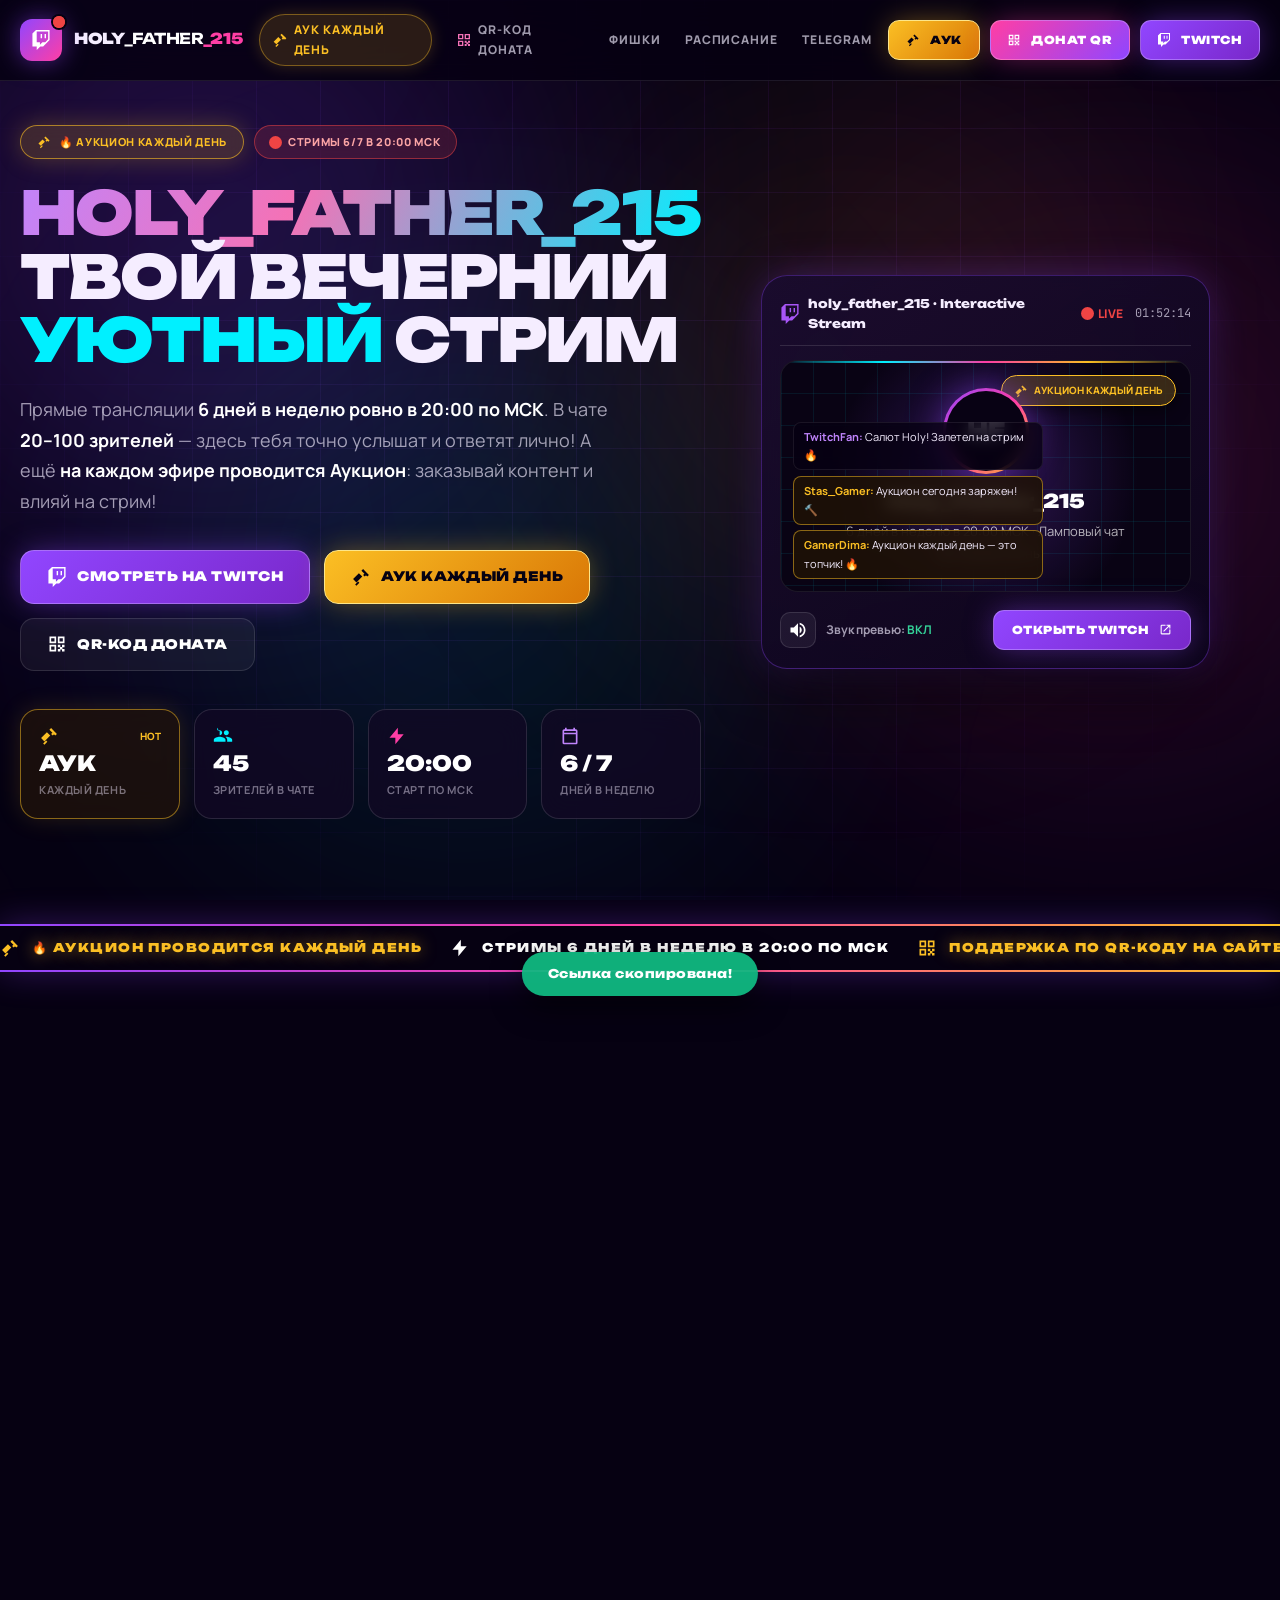
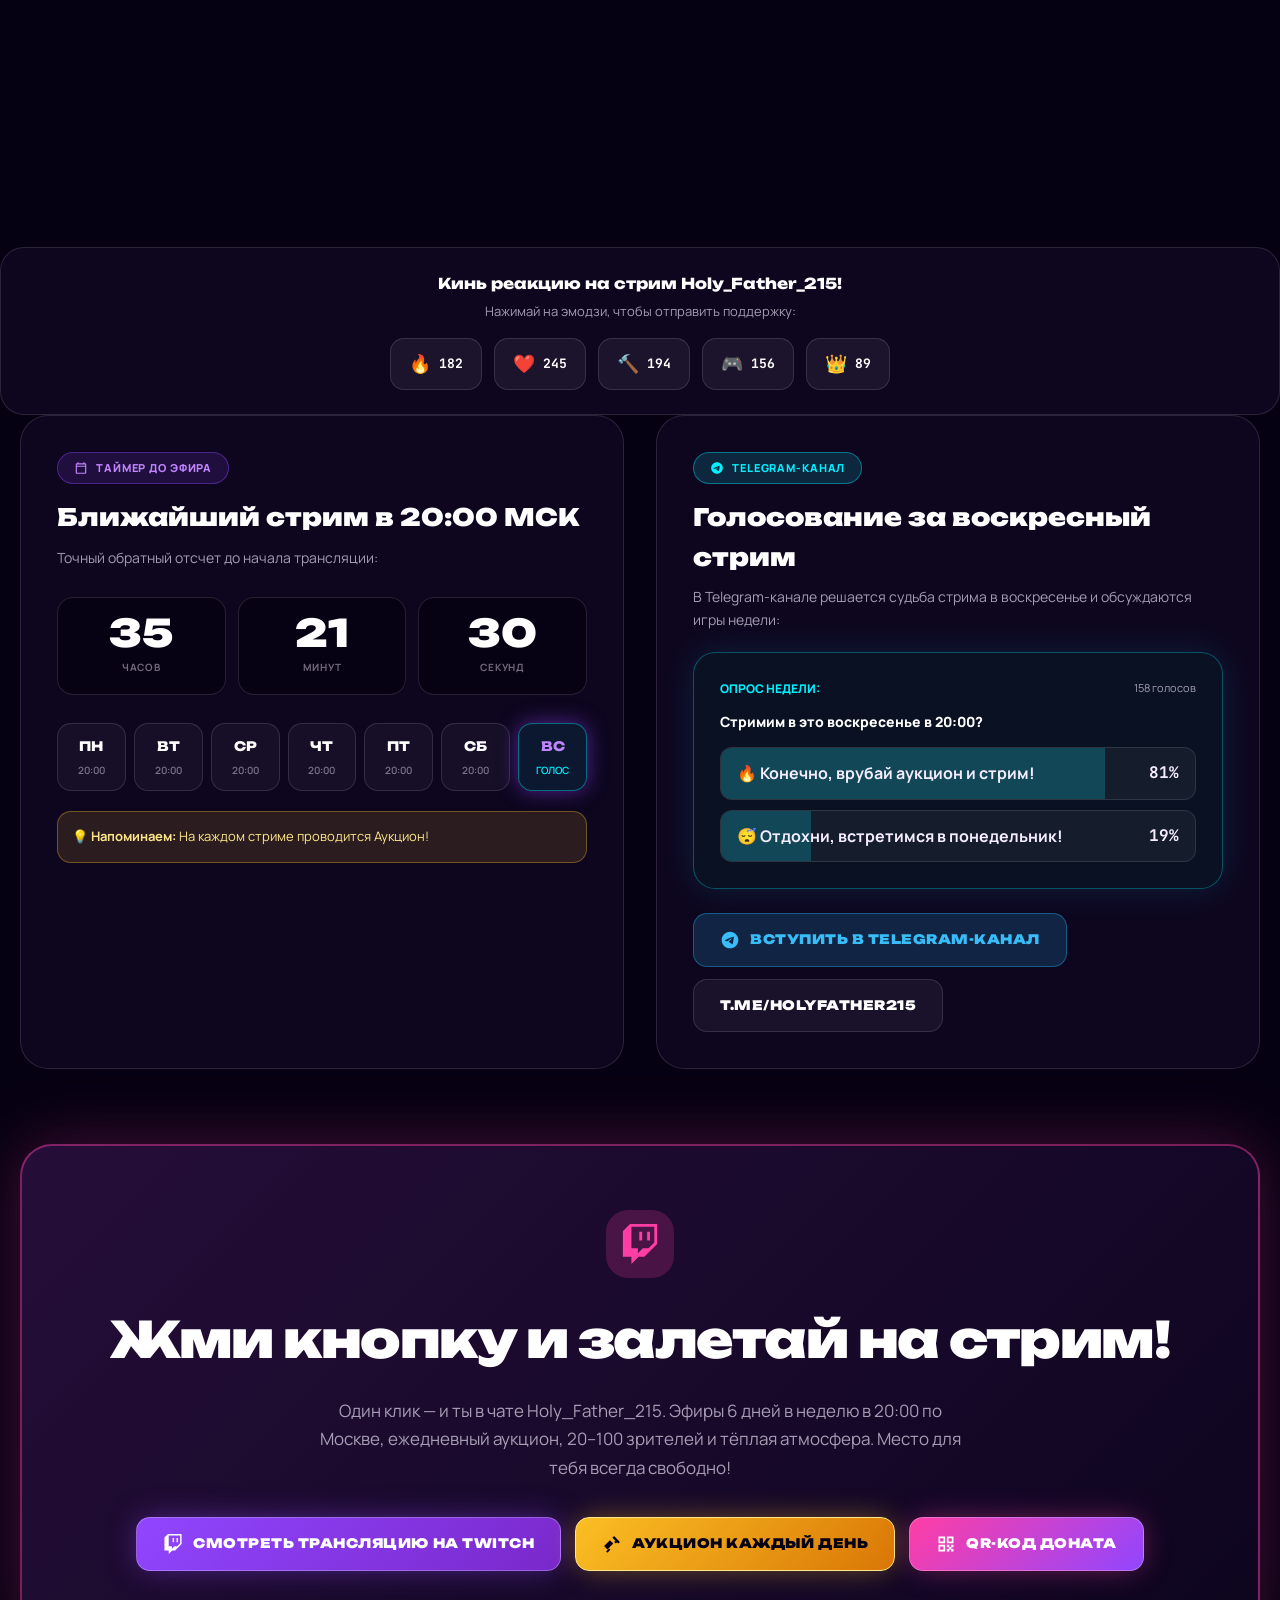
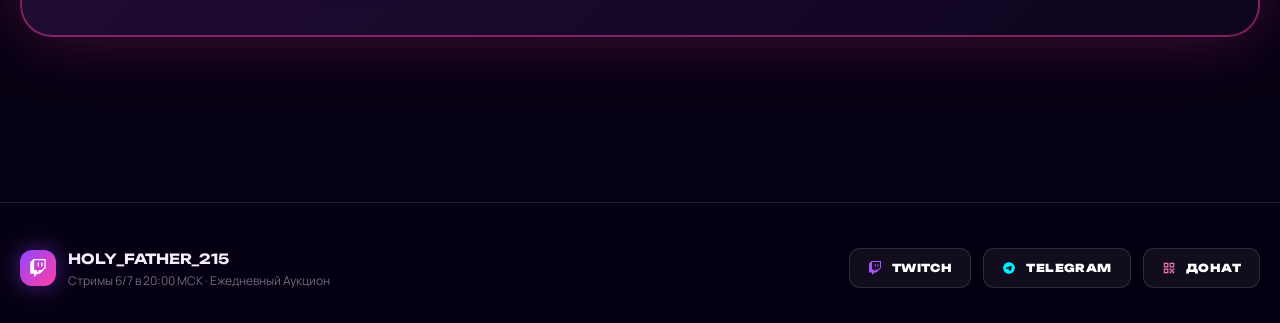
==== commit ef8a4e4b: "feat: масштабный редизайн сайта, выделенный блок QR-кода доната и плашка ежедневного аукциона Co-aut" ====
--- a/holy-father-215.html
+++ b/holy-father-215.html
@@ -2,586 +2,722 @@
 <html lang="ru">
 <head>
 <meta charset="UTF-8" />
-<meta name="viewport" content="width=device-width, initial-scale=1.0" />
-<title>HOLY_FATHER_215 — Стримы 6/7 в 20:00 МСК · Ежедневный Аукцион</title>
-<meta name="description" content="Официальный сайт стримера Holy_Father_215. Эфиры 6 дней в неделю в 20:00 по МСК. Ежедневный Аукцион, 20–100 зрителей, ламповый чат, голосование за стрим в воскресенье в Telegram." />
-<meta property="og:title" content="HOLY_FATHER_215 — Ежедневный Аукцион и Стримы в 20:00 МСК" />
-<meta property="og:description" content="Ламповый стример Holy_Father_215: ежедневный аукцион, 20–100 зрителей, эфиры 6/7 в 20:00 МСК. Заходи, тебя заметят!" />
+<meta name="viewport" content="width=device-width, initial-scale=1.0, maximum-scale=5.0" />
+<title>HOLY_FATHER_215 — Стримы в 20:00 МСК · Аукцион каждый день</title>
+<meta name="description" content="Официальный сайт лампового стримера Holy_Father_215. Эфиры 6 дней в неделю в 20:00 по МСК. Аукцион проводится каждый день! 20–100 зрителей, уютный чат, QR-код для доната." />
+<meta property="og:title" content="HOLY_FATHER_215 — Стримы в 20:00 МСК · Аукцион каждый день" />
+<meta property="og:description" content="Ламповый стример, 20–100 зрителей, эфиры 6/7 в 20:00 МСК. Аукцион каждый день! Поддерживай по QR-коду и залетай на стрим." />
 <meta property="og:type" content="website" />
-<meta name="theme-color" content="#070212" />
+<meta name="theme-color" content="#070213" />
+
 <link rel="icon" href="data:image/svg+xml,%3Csvg xmlns='http://www.w3.org/2000/svg' viewBox='0 0 32 32'%3E%3Crect width='32' height='32' rx='8' fill='%239146ff'/%3E%3Cpath d='M8 10h4v5H8zM14 10h4v5h-4zM8 17h4v5H8zM14 17h4v5h-4zM20 12l5 3.5-5 3.5z' fill='%23fff'/%3E%3C/svg%3E" />
 <link rel="preconnect" href="https://fonts.googleapis.com" />
 <link rel="preconnect" href="https://fonts.gstatic.com" crossorigin />
-<link href="https://fonts.googleapis.com/css2?family=Unbounded:wght@400;600;700;800;900&family=Manrope:wght@300;400;500;600;700;800&family=JetBrains+Mono:wght@500;700&display=swap" rel="stylesheet" />
-<noscript><style>.reveal{opacity:1;transform:none}.cd{display:flex}</style></noscript>
+<link href="https://fonts.googleapis.com/css2?family=Unbounded:wght@400;600;700;800;900&family=Manrope:wght@300;400;500;600;700;800&family=JetBrains+Mono:wght@500;700;800&display=swap" rel="stylesheet" />
+
 <style>
-/* ================= CSS RESET & TOKENS ================= */
-*,*::before,*::after{box-sizing:border-box;margin:0;padding:0}
-html{scroll-behavior:smooth;-webkit-text-size-adjust:100%}
-body{
-  background:#070212;color:#f3ecff;overflow-x:hidden;
-  font-family:"Manrope",system-ui,-apple-system,"Segoe UI",Roboto,Helvetica,Arial,sans-serif;
-  font-size:16px;line-height:1.65;-webkit-font-smoothing:antialiased;
-}
-img,svg{display:block;max-width:100%}
-a{color:inherit;text-decoration:none}
-button{font:inherit;color:inherit;cursor:pointer;border:0;background:none}
-::selection{background:#9146ff;color:#fff}
-::-webkit-scrollbar{width:8px;height:8px}
-::-webkit-scrollbar-track{background:#0a0319}
-::-webkit-scrollbar-thumb{background:linear-gradient(#9146ff,#ff3ea5);border-radius:99px}
-
-:root{
-  --void:#070212;
-  --bg-card:rgba(20, 10, 36, 0.72);
-  --bg-card-hover:rgba(28, 14, 52, 0.88);
-  --purple:#9146ff;
-  --purple-glow:rgba(145, 70, 255, 0.45);
-  --purple-l:#b388ff;
-  --pink:#ff3ea5;
-  --pink-glow:rgba(255, 62, 165, 0.4);
-  --cyan:#00e5ff;
-  --cyan-glow:rgba(0, 229, 255, 0.35);
-  --gold:#fbbf24;
-  --gold-glow:rgba(251, 191, 36, 0.4);
-  --amber:#f59e0b;
-  --green:#10b981;
-  --muted:rgba(243, 236, 255, 0.65);
-  --muted2:rgba(243, 236, 255, 0.45);
-  --line:rgba(255, 255, 255, 0.12);
-  --line-strong:rgba(145, 70, 255, 0.35);
-  --ease:cubic-bezier(0.16, 1, 0.3, 1);
-  --font-d:"Unbounded",system-ui,sans-serif;
-  --font-m:"JetBrains Mono",monospace;
-}
-
-.container{width:min(1200px, 100% - 36px);margin-inline:auto}
-.ic{width:20px;height:20px;fill:currentColor;flex-shrink:0}
-.display{font-family:var(--font-d)}
-.mono{font-family:var(--font-m)}
-.grad-text{background:linear-gradient(110deg,#a78bfa 0%,#f472b6 45%,#00e5ff 100%);-webkit-background-clip:text;background-clip:text;color:transparent}
-.grad-gold{background:linear-gradient(110deg,#fbbf24 0%,#f59e0b 50%,#f97316 100%);-webkit-background-clip:text;background-clip:text;color:transparent}
-.cyan{color:var(--cyan)}
-.pink{color:var(--pink)}
-.gold{color:var(--gold)}
-
-/* ================= BACKGROUND FX ================= */
-.bg-ambient{position:fixed;inset:0;z-index:-1;overflow:hidden;pointer-events:none}
-.grid-mesh{
-  position:absolute;inset:0;
+/* =========================================================
+   RESET & SYSTEM VARIABLES
+   ========================================================= */
+*, *::before, *::after { box-sizing: border-box; margin: 0; padding: 0; }
+html {
+  scroll-behavior: smooth;
+  -webkit-text-size-adjust: 100%;
+}
+body {
+  background: #060112;
+  color: #f5edff;
+  font-family: "Manrope", -apple-system, BlinkMacSystemFont, "Segoe UI", Roboto, sans-serif;
+  font-size: 16px;
+  line-height: 1.65;
+  overflow-x: hidden;
+  -webkit-font-smoothing: antialiased;
+}
+
+img, svg { display: block; max-width: 100%; }
+a { color: inherit; text-decoration: none; }
+button { font: inherit; color: inherit; cursor: pointer; border: 0; background: none; }
+
+::selection { background: #9146ff; color: #ffffff; }
+::-webkit-scrollbar { width: 9px; }
+::-webkit-scrollbar-track { background: #070114; }
+::-webkit-scrollbar-thumb {
+  background: linear-gradient(#9146ff, #ff3ea5);
+  border-radius: 99px;
+}
+
+:root {
+  --bg-deep: #060112;
+  --bg-card: rgba(18, 9, 36, 0.75);
+  --bg-card-hover: rgba(28, 14, 54, 0.9);
+  --purple: #9146ff;
+  --purple-glow: rgba(145, 70, 255, 0.5);
+  --purple-light: #b388ff;
+  --pink: #ff3ea5;
+  --pink-glow: rgba(255, 62, 165, 0.45);
+  --cyan: #00f0ff;
+  --cyan-glow: rgba(0, 240, 255, 0.4);
+  --gold: #fbbf24;
+  --gold-glow: rgba(251, 191, 36, 0.45);
+  --amber: #f59e0b;
+  --green: #10b981;
+  --line: rgba(255, 255, 255, 0.12);
+  --line-focus: rgba(145, 70, 255, 0.45);
+  --muted: rgba(243, 236, 255, 0.65);
+  --muted2: rgba(243, 236, 255, 0.45);
+  --font-d: "Unbounded", system-ui, sans-serif;
+  --font-m: "JetBrains Mono", monospace;
+  --ease: cubic-bezier(0.16, 1, 0.3, 1);
+}
+
+.container { width: min(1240px, 100% - 40px); margin-inline: auto; }
+.ic { width: 20px; height: 20px; fill: currentColor; flex-shrink: 0; }
+.display { font-family: var(--font-d); }
+.mono { font-family: var(--font-m); }
+
+.grad-text {
+  background: linear-gradient(115deg, #c084fc 0%, #f472b6 40%, #00f0ff 100%);
+  -webkit-background-clip: text;
+  background-clip: text;
+  color: transparent;
+}
+.grad-gold {
+  background: linear-gradient(115deg, #fde68a 0%, #fbbf24 50%, #f59e0b 100%);
+  -webkit-background-clip: text;
+  background-clip: text;
+  color: transparent;
+}
+.cyan { color: var(--cyan); }
+.pink { color: var(--pink); }
+.gold { color: var(--gold); }
+
+/* =========================================================
+   CINEMATIC BACKGROUND EFFECTS
+   ========================================================= */
+.bg-scene {
+  position: fixed; inset: 0; z-index: -1; overflow: hidden; pointer-events: none;
+}
+.cyber-grid {
+  position: absolute; inset: 0;
   background-image:
-    linear-gradient(rgba(145,70,255,0.08) 1px, transparent 1px),
-    linear-gradient(90deg, rgba(145,70,255,0.08) 1px, transparent 1px);
-  background-size:64px 64px;
-  mask-image:radial-gradient(circle at 50% 30%, black 40%, transparent 85%);
-  -webkit-mask-image:radial-gradient(circle at 50% 30%, black 40%, transparent 85%);
-}
-.orb{position:absolute;border-radius:50%;filter:blur(140px);opacity:0.65;will-change:transform}
-.orb-1{width:600px;height:600px;left:-150px;top:-100px;background:rgba(145,70,255,0.32)}
-.orb-2{width:550px;height:550px;right:-140px;top:25%;background:rgba(255,62,165,0.22)}
-.orb-3{width:500px;height:500px;left:20%;bottom:5%;background:rgba(0,229,255,0.18)}
-.orb-4{width:450px;height:450px;right:15%;bottom:35%;background:rgba(245,158,11,0.18)}
-
-/* ================= ANIMATIONS ================= */
-@keyframes float-gentle{0%,100%{transform:translate3d(0,0,0)}50%{transform:translate3d(0,-16px,0)}}
-@keyframes pulse-glow{0%,100%{opacity:.65;transform:scale(1)}50%{opacity:1;transform:scale(1.08)}}
-@keyframes scan-laser{0%{top:0;opacity:0.8}50%{opacity:1}100%{top:100%;opacity:0.8}}
-@keyframes marquee{0%{transform:translateX(0)}100%{transform:translateX(-50%)}}
-@keyframes sheen-sweep{0%{transform:translateX(-160%) skewX(-20deg)}100%{transform:translateX(260%) skewX(-20deg)}}
-@keyframes dot-ping{0%{transform:scale(.9);opacity:.9}100%{transform:scale(2.2);opacity:0}}
-@keyframes border-glow{0%,100%{border-color:rgba(251,191,36,0.6);box-shadow:0 0 25px rgba(251,191,36,0.35)}50%{border-color:rgba(255,62,165,0.7);box-shadow:0 0 35px rgba(255,62,165,0.45)}}
-
-.anim-float{animation:float-gentle 8s ease-in-out infinite}
-.anim-marquee{animation:marquee 32s linear infinite}
-
-/* ================= REVEAL ================= */
-.reveal{opacity:0;transform:translateY(28px);transition:opacity .75s var(--ease),transform .75s var(--ease)}
-.reveal.in{opacity:1;transform:none}
-@media (prefers-reduced-motion:reduce){
-  *,*::before,*::after{animation-duration:.01ms !important;animation-iteration-count:1 !important;transition-duration:.01ms !important}
-  .reveal{opacity:1;transform:none}
-}
-
-/* ================= NAV ================= */
-.nav{
-  position:fixed;inset:0 0 auto;z-index:100;
-  background:rgba(7, 2, 18, 0.82);backdrop-filter:blur(24px);-webkit-backdrop-filter:blur(24px);
-  border-bottom:1px solid rgba(255, 255, 255, 0.08);
-  transition:background .3s,border-color .3s;
-}
-.nav-inner{display:flex;align-items:center;justify-content:space-between;padding:14px 0;gap:18px}
-.brand{display:flex;align-items:center;gap:12px;font-family:var(--font-d);font-weight:900;letter-spacing:-.02em}
-.brand-avatar{
-  position:relative;width:40px;height:40px;border-radius:12px;
-  background:linear-gradient(135deg,#9146ff,#ff3ea5);
-  display:grid;place-items:center;color:#fff;
-  box-shadow:0 0 20px var(--purple-glow);
-}
-.brand-avatar .live-dot{
-  position:absolute;top:-2px;right:-2px;width:11px;height:11px;border-radius:50%;
-  background:#ef4444;box-shadow:0 0 0 2px #070212;
-}
-.brand-avatar .live-dot::after{
-  content:'';position:absolute;inset:0;border-radius:50%;background:#ef4444;animation:dot-ping 1.8s infinite;
-}
-.brand-text{font-size:14px;text-transform:uppercase}
-.brand-text b{color:#fff}
-.brand-text span{color:var(--pink)}
-
-.nav-links{display:none;align-items:center;gap:24px}
-.nav-links a{
-  font-size:12px;font-weight:700;letter-spacing:.08em;text-transform:uppercase;
-  color:var(--muted);transition:color .2s,transform .2s;display:inline-flex;align-items:center;gap:6px;
-}
-.nav-links a:hover{color:#fff;transform:translateY(-1px)}
-.nav-links a.highlight{
-  color:#fbbf24;background:rgba(251,191,36,0.14);border:1px solid rgba(251,191,36,0.35);
-  padding:5px 12px;border-radius:999px;font-weight:800;
-}
-.nav-links a.highlight:hover{background:rgba(251,191,36,0.25);border-color:#fbbf24}
-
-.nav-actions{display:flex;align-items:center;gap:10px}
-.btn-mobile{display:none;background:rgba(255,255,255,0.08);border:1px solid var(--line);border-radius:10px;padding:8px}
-
-@media(min-width:920px){
-  .nav-links{display:flex}
-  .btn-mobile{display:none}
-}
-@media(max-width:919px){
-  .btn-mobile{display:grid;place-items:center}
-}
-
-/* ================= MOBILE DRAWER ================= */
-.mobile-menu{
-  position:fixed;inset:0;background:rgba(7,2,18,0.96);backdrop-filter:blur(24px);
-  z-index:99;display:none;flex-direction:column;padding:84px 24px 32px;gap:20px;
-}
-.mobile-menu.open{display:flex}
-.mobile-menu a{
-  font-family:var(--font-d);font-size:16px;font-weight:800;padding:14px 18px;border-radius:14px;
-  background:rgba(255,255,255,0.04);border:1px solid var(--line);display:flex;align-items:center;gap:12px;
-}
-.mobile-menu a.gold-btn{background:rgba(251,191,36,0.15);border-color:rgba(251,191,36,0.4);color:#fbbf24}
-
-/* ================= BUTTONS ================= */
-.btn{
-  position:relative;display:inline-flex;align-items:center;justify-content:center;gap:10px;
-  border-radius:14px;padding:14px 24px;font-family:var(--font-d);font-size:13px;font-weight:800;
-  letter-spacing:.04em;text-transform:uppercase;transition:all .28s var(--ease);overflow:hidden;
-  white-space:nowrap;
-}
-.btn:hover{transform:translateY(-2px)}
-.btn:active{transform:translateY(0)}
-.btn-sm{padding:10px 18px;font-size:11px;border-radius:11px}
-
-.btn-twitch{
-  background:linear-gradient(135deg,#9146ff,#7928ca);color:#fff;
-  box-shadow:0 0 28px -4px var(--purple-glow);border:1px solid rgba(255,255,255,0.2);
-}
-.btn-twitch:hover{background:linear-gradient(135deg,#a25fff,#8a3ced);box-shadow:0 0 36px var(--purple-glow)}
-
-.btn-donate{
-  background:linear-gradient(135deg,#f59e0b,#ea580c);color:#fff;
-  box-shadow:0 0 30px -4px var(--gold-glow);border:1px solid rgba(255,255,255,0.25);
-}
-.btn-donate:hover{background:linear-gradient(135deg,#fbbf24,#f97316);box-shadow:0 0 40px var(--gold-glow)}
-
-.btn-auction{
-  background:linear-gradient(135deg,#fbbf24,#d97706);color:#070212;font-weight:900;
-  box-shadow:0 0 28px -4px var(--gold-glow);border:1px solid #fde68a;
-}
-.btn-auction:hover{background:linear-gradient(135deg,#fde68a,#fbbf24);transform:translateY(-2px) scale(1.02)}
-
-.btn-tg{
-  background:rgba(34,158,217,0.18);border:1px solid rgba(34,158,217,0.45);color:#38bdf8;
-}
-.btn-tg:hover{background:rgba(34,158,217,0.3);border-color:#38bdf8;color:#fff}
-
-.btn-ghost{
-  background:rgba(255,255,255,0.05);border:1px solid var(--line);color:#f3ecff;
-}
-.btn-ghost:hover{background:rgba(255,255,255,0.1);border-color:rgba(255,255,255,0.25);color:#fff}
-
-.btn .shine{
-  position:absolute;top:0;bottom:0;left:-50%;width:40%;background:rgba(255,255,255,0.35);
-  transform:skewX(-20deg);pointer-events:none;
-}
-.btn:hover .shine{animation:sheen-sweep .85s ease-out}
-
-/* ================= HERO SECTION ================= */
-.hero{padding:120px 0 60px;position:relative}
-.hero-grid{display:grid;grid-template-columns:1fr;gap:48px;align-items:center}
-@media(min-width:1020px){
-  .hero-grid{grid-template-columns:1.05fr 0.95fr;gap:56px}
-}
-
-.hero-badges{display:flex;flex-wrap:wrap;gap:10px;margin-bottom:20px}
-.pill-badge{
-  display:inline-flex;align-items:center;gap:8px;padding:6px 14px;border-radius:999px;
-  font-size:11px;font-weight:800;letter-spacing:.06em;text-transform:uppercase;
-  background:rgba(255,255,255,0.06);border:1px solid var(--line);
-}
-.pill-auction{
-  background:rgba(251,191,36,0.16);border:1px solid rgba(251,191,36,0.5);color:#fbbf24;
-  box-shadow:0 0 20px rgba(251,191,36,0.2);animation:border-glow 4s infinite;
-}
-.pill-live{
-  background:rgba(239,68,68,0.16);border:1px solid rgba(239,68,68,0.45);color:#fca5a5;
-}
-.dot-red{width:8px;height:8px;border-radius:50%;background:#ef4444;position:relative}
-.dot-red::after{content:'';position:absolute;inset:-2px;border-radius:50%;background:#ef4444;animation:dot-ping 1.6s infinite}
-
-.hero h1{
-  font-family:var(--font-d);font-size:clamp(32px,5.2vw,56px);font-weight:900;
-  line-height:1.08;letter-spacing:-.03em;margin-bottom:20px;
-}
-.hero p.lead{
-  font-size:clamp(16px,1.9vw,18px);line-height:1.7;color:var(--muted);max-width:580px;margin-bottom:32px;
-}
-.hero p.lead b{color:#fff}
-
-.hero-cta-group{display:flex;flex-wrap:wrap;align-items:center;gap:14px;margin-bottom:36px}
-
-.stats-grid{
-  display:grid;grid-template-columns:repeat(2,1fr);gap:14px;
-}
-@media(min-width:540px){.stats-grid{grid-template-columns:repeat(4,1fr)}}
-.stat-box{
-  background:var(--bg-card);border:1px solid var(--line);border-radius:18px;padding:16px 18px;
-  backdrop-filter:blur(12px);transition:transform .25s,border-color .25s,box-shadow .25s;
-}
-.stat-box:hover{
-  transform:translateY(-3px);border-color:var(--line-strong);box-shadow:0 12px 30px -10px var(--purple-glow);
-}
-.stat-box.featured{
-  border-color:rgba(251,191,36,0.45);background:rgba(35,22,10,0.6);
-  box-shadow:0 0 25px rgba(251,191,36,0.15);
-}
-.stat-box.featured:hover{border-color:#fbbf24;box-shadow:0 0 35px rgba(251,191,36,0.3)}
-.stat-box .stat-top{display:flex;align-items:center;justify-content:space-between;margin-bottom:8px}
-.stat-box b{display:block;font-family:var(--font-d);font-size:22px;font-weight:900;line-height:1.1;color:#fff}
-.stat-box small{font-size:11px;font-weight:600;text-transform:uppercase;letter-spacing:.05em;color:var(--muted2)}
-
-/* ================= STREAM PLAYER MOCKUP ================= */
-.player-container{
-  background:linear-gradient(145deg,rgba(25,12,45,0.85),rgba(12,5,24,0.92));
-  border:1px solid rgba(145,70,255,0.3);border-radius:24px;padding:16px;
-  box-shadow:0 24px 60px -12px rgba(0,0,0,0.8), 0 0 40px -10px var(--purple-glow);
-  position:relative;backdrop-filter:blur(16px);
-}
-.player-head{display:flex;align-items:center;justify-content:space-between;padding-bottom:12px;border-bottom:1px solid var(--line)}
-.player-title{display:flex;align-items:center;gap:8px;font-family:var(--font-d);font-size:12px;font-weight:800}
-.player-screen{
-  position:relative;border-radius:16px;aspect-ratio:16/9;overflow:hidden;
-  background:#090414;margin:12px 0;display:flex;flex-direction:column;justify-content:space-between;
-  border:1px solid rgba(255,255,255,0.06);
-}
-.player-screen .screen-bg{
-  position:absolute;inset:0;
+    linear-gradient(rgba(145, 70, 255, 0.08) 1px, transparent 1px),
+    linear-gradient(90deg, rgba(145, 70, 255, 0.08) 1px, transparent 1px);
+  background-size: 64px 64px;
+  mask-image: radial-gradient(circle at 50% 35%, black 45%, transparent 85%);
+  -webkit-mask-image: radial-gradient(circle at 50% 35%, black 45%, transparent 85%);
+}
+.light-orb {
+  position: absolute; border-radius: 50%; filter: blur(140px); opacity: 0.65; will-change: transform;
+}
+.orb-purple {
+  width: 650px; height: 650px; left: -120px; top: -100px; background: rgba(145, 70, 255, 0.35);
+}
+.orb-pink {
+  width: 580px; height: 580px; right: -120px; top: 20%; background: rgba(255, 62, 165, 0.25);
+}
+.orb-cyan {
+  width: 540px; height: 540px; left: 15%; bottom: 5%; background: rgba(0, 240, 255, 0.18);
+}
+.orb-gold {
+  width: 480px; height: 480px; right: 15%; bottom: 35%; background: rgba(251, 191, 36, 0.18);
+}
+
+/* =========================================================
+   KEYFRAMES & ANIMATIONS
+   ========================================================= */
+@keyframes float-hero { 0%, 100% { transform: translateY(0); } 50% { transform: translateY(-14px); } }
+@keyframes scanline { 0% { top: 0; opacity: 0.8; } 100% { top: 100%; opacity: 0.8; } }
+@keyframes dot-ping { 0% { transform: scale(0.9); opacity: 0.9; } 100% { transform: scale(2.3); opacity: 0; } }
+@keyframes marquee-scroll { 0% { transform: translateX(0); } 100% { transform: translateX(-50%); } }
+@keyframes shine-flow { 0% { transform: translateX(-160%) skewX(-20deg); } 100% { transform: translateX(260%) skewX(-20deg); } }
+@keyframes border-neon-gold {
+  0%, 100% { border-color: rgba(251, 191, 36, 0.8); box-shadow: 0 0 35px rgba(251, 191, 36, 0.35); }
+  50% { border-color: rgba(255, 62, 165, 0.8); box-shadow: 0 0 45px rgba(255, 62, 165, 0.45); }
+}
+
+.anim-marquee { animation: marquee-scroll 30s linear infinite; }
+.anim-float { animation: float-hero 6s ease-in-out infinite; }
+
+/* REVEAL ON SCROLL */
+.reveal {
+  opacity: 0; transform: translateY(28px);
+  transition: opacity 0.75s var(--ease), transform 0.75s var(--ease);
+}
+.reveal.in { opacity: 1; transform: none; }
+@media (prefers-reduced-motion: reduce) {
+  *, *::before, *::after { animation-duration: 0.01ms !important; transition-duration: 0.01ms !important; }
+  .reveal { opacity: 1; transform: none; }
+}
+
+/* =========================================================
+   NAVIGATION BAR
+   ========================================================= */
+.nav {
+  position: fixed; inset: 0 0 auto; z-index: 100;
+  background: rgba(6, 1, 18, 0.85); backdrop-filter: blur(24px); -webkit-backdrop-filter: blur(24px);
+  border-bottom: 1px solid rgba(255, 255, 255, 0.09);
+  transition: all 0.3s var(--ease);
+}
+.nav-inner {
+  display: flex; align-items: center; justify-content: space-between; padding: 14px 0; gap: 16px;
+}
+.brand {
+  display: flex; align-items: center; gap: 12px; font-family: var(--font-d); font-weight: 900;
+}
+.brand-icon {
+  position: relative; width: 42px; height: 42px; border-radius: 12px;
+  background: linear-gradient(135deg, #9146ff, #ff3ea5);
+  display: grid; place-items: center; color: #fff;
+  box-shadow: 0 0 25px var(--purple-glow);
+}
+.brand-icon .live-tag {
+  position: absolute; top: -3px; right: -3px; width: 12px; height: 12px; border-radius: 50%;
+  background: #ef4444; box-shadow: 0 0 0 2px #060112;
+}
+.brand-icon .live-tag::after {
+  content: ''; position: absolute; inset: 0; border-radius: 50%;
+  background: #ef4444; animation: dot-ping 1.8s infinite;
+}
+.brand-name {
+  font-size: 15px; text-transform: uppercase; letter-spacing: -0.02em;
+}
+.brand-name b { color: #fff; }
+.brand-name span { color: var(--pink); }
+
+.nav-links { display: none; align-items: center; gap: 24px; }
+.nav-links a {
+  font-size: 12px; font-weight: 800; letter-spacing: 0.08em; text-transform: uppercase;
+  color: var(--muted); transition: color 0.2s, transform 0.2s;
+  display: inline-flex; align-items: center; gap: 6px;
+}
+.nav-links a:hover { color: #fff; transform: translateY(-1px); }
+
+.nav-badge-auc {
+  color: #fbbf24 !important; background: rgba(251, 191, 36, 0.14);
+  border: 1px solid rgba(251, 191, 36, 0.4); padding: 5px 12px; border-radius: 999px;
+  box-shadow: 0 0 16px rgba(251, 191, 36, 0.2);
+}
+.nav-badge-auc:hover {
+  background: rgba(251, 191, 36, 0.25); border-color: #fbbf24;
+}
+
+.nav-actions { display: flex; align-items: center; gap: 10px; }
+.btn-mobile-toggle {
+  display: none; background: rgba(255, 255, 255, 0.07);
+  border: 1px solid var(--line); border-radius: 10px; padding: 8px;
+}
+@media(min-width: 960px) {
+  .nav-links { display: flex; }
+  .btn-mobile-toggle { display: none; }
+}
+@media(max-width: 959px) {
+  .btn-mobile-toggle { display: grid; place-items: center; }
+}
+
+/* MOBILE MENU OVERLAY */
+.mobile-drawer {
+  position: fixed; inset: 0; background: rgba(6, 1, 18, 0.97); backdrop-filter: blur(28px);
+  z-index: 99; display: none; flex-direction: column; padding: 88px 24px 32px; gap: 16px;
+}
+.mobile-drawer.open { display: flex; }
+.mobile-drawer a {
+  font-family: var(--font-d); font-size: 15px; font-weight: 800; padding: 14px 18px; border-radius: 14px;
+  background: rgba(255, 255, 255, 0.05); border: 1px solid var(--line);
+  display: flex; align-items: center; gap: 12px;
+}
+.mobile-drawer a.gold-highlight {
+  background: rgba(251, 191, 36, 0.16); border-color: rgba(251, 191, 36, 0.5); color: #fbbf24;
+}
+
+/* =========================================================
+   BUTTONS
+   ========================================================= */
+.btn {
+  position: relative; display: inline-flex; align-items: center; justify-content: center; gap: 10px;
+  border-radius: 14px; padding: 15px 26px; font-family: var(--font-d); font-size: 13px; font-weight: 900;
+  letter-spacing: 0.04em; text-transform: uppercase; transition: all 0.28s var(--ease);
+  overflow: hidden; white-space: nowrap;
+}
+.btn:hover { transform: translateY(-3px); }
+.btn:active { transform: translateY(0); }
+.btn-sm { padding: 10px 18px; font-size: 11px; border-radius: 11px; }
+
+.btn-twitch {
+  background: linear-gradient(135deg, #9146ff, #7928ca); color: #fff;
+  box-shadow: 0 0 30px -4px var(--purple-glow); border: 1px solid rgba(255, 255, 255, 0.25);
+}
+.btn-twitch:hover {
+  background: linear-gradient(135deg, #a25fff, #8f3fe6); box-shadow: 0 0 42px var(--purple-glow);
+}
+
+.btn-gold {
+  background: linear-gradient(135deg, #fbbf24, #d97706); color: #060112; font-weight: 900;
+  box-shadow: 0 0 30px -4px var(--gold-glow); border: 1px solid #fde68a;
+}
+.btn-gold:hover {
+  background: linear-gradient(135deg, #fde68a, #fbbf24); box-shadow: 0 0 42px var(--gold-glow);
+}
+
+.btn-qr {
+  background: linear-gradient(135deg, #ff3ea5, #9146ff); color: #fff;
+  box-shadow: 0 0 30px -4px var(--pink-glow); border: 1px solid rgba(255, 255, 255, 0.25);
+}
+.btn-qr:hover { box-shadow: 0 0 42px var(--pink-glow); }
+
+.btn-tg {
+  background: rgba(34, 158, 217, 0.2); border: 1px solid rgba(34, 158, 217, 0.45); color: #38bdf8;
+}
+.btn-tg:hover { background: rgba(34, 158, 217, 0.35); border-color: #38bdf8; color: #fff; }
+
+.btn-ghost {
+  background: rgba(255, 255, 255, 0.05); border: 1px solid var(--line); color: #fff;
+}
+.btn-ghost:hover { background: rgba(255, 255, 255, 0.12); border-color: rgba(255, 255, 255, 0.3); }
+
+.btn .shine {
+  position: absolute; top: 0; bottom: 0; left: -50%; width: 40%;
+  background: rgba(255, 255, 255, 0.35); transform: skewX(-20deg); pointer-events: none;
+}
+.btn:hover .shine { animation: shine-flow 0.85s ease-out; }
+
+/* =========================================================
+   HERO SECTION (BIG & IMPACTFUL)
+   ========================================================= */
+.hero { padding: 125px 0 65px; position: relative; }
+.hero-grid { display: grid; grid-template-columns: 1fr; gap: 48px; align-items: center; }
+@media (min-width: 1040px) {
+  .hero-grid { grid-template-columns: 1.1fr 0.9fr; gap: 60px; }
+}
+
+.hero-pill-row { display: flex; flex-wrap: wrap; gap: 10px; margin-bottom: 22px; }
+.pill {
+  display: inline-flex; align-items: center; gap: 8px; padding: 7px 16px; border-radius: 999px;
+  font-size: 11px; font-weight: 800; letter-spacing: 0.06em; text-transform: uppercase;
+  background: rgba(255, 255, 255, 0.06); border: 1px solid var(--line); backdrop-filter: blur(8px);
+}
+.pill-auc {
+  background: rgba(251, 191, 36, 0.16); border-color: rgba(251, 191, 36, 0.6); color: #fbbf24;
+  box-shadow: 0 0 24px rgba(251, 191, 36, 0.25);
+}
+.pill-live {
+  background: rgba(239, 68, 68, 0.16); border-color: rgba(239, 68, 68, 0.5); color: #fca5a5;
+}
+.dot-red {
+  width: 9px; height: 9px; border-radius: 50%; background: #ef4444; position: relative;
+}
+.dot-red::after {
+  content: ''; position: absolute; inset: -2px; border-radius: 50%;
+  background: #ef4444; animation: dot-ping 1.6s infinite;
+}
+
+.hero h1 {
+  font-family: var(--font-d); font-size: clamp(34px, 5.4vw, 60px); font-weight: 900;
+  line-height: 1.06; letter-spacing: -0.03em; margin-bottom: 22px;
+}
+.hero p.lead {
+  font-size: clamp(16px, 1.8vw, 18px); line-height: 1.7; color: var(--muted);
+  max-width: 600px; margin-bottom: 34px;
+}
+.hero p.lead b { color: #fff; }
+
+.hero-cta-group {
+  display: flex; flex-wrap: wrap; align-items: center; gap: 14px; margin-bottom: 38px;
+}
+
+/* HERO STATS BAR */
+.stats-cards {
+  display: grid; grid-template-columns: repeat(2, 1fr); gap: 14px;
+}
+@media (min-width: 560px) {
+  .stats-cards { grid-template-columns: repeat(4, 1fr); }
+}
+.scard {
+  background: var(--bg-card); border: 1px solid var(--line); border-radius: 18px; padding: 16px 18px;
+  backdrop-filter: blur(14px); transition: all 0.25s var(--ease);
+}
+.scard:hover {
+  transform: translateY(-3px); border-color: var(--line-focus);
+  box-shadow: 0 12px 30px -10px var(--purple-glow);
+}
+.scard.gold-card {
+  border-color: rgba(251, 191, 36, 0.5); background: rgba(38, 22, 10, 0.65);
+  box-shadow: 0 0 25px rgba(251, 191, 36, 0.15);
+}
+.scard.gold-card:hover {
+  border-color: #fbbf24; box-shadow: 0 0 35px rgba(251, 191, 36, 0.35);
+}
+.scard-top { display: flex; align-items: center; justify-content: space-between; margin-bottom: 6px; }
+.scard b {
+  display: block; font-family: var(--font-d); font-size: 21px; font-weight: 900; line-height: 1.1; color: #fff;
+}
+.scard small {
+  font-size: 11px; font-weight: 700; text-transform: uppercase; letter-spacing: 0.05em; color: var(--muted2);
+}
+
+/* =========================================================
+   STREAM PLAYER MOCKUP (INTERACTIVE)
+   ========================================================= */
+.player-box {
+  background: linear-gradient(145deg, rgba(26, 12, 48, 0.88), rgba(12, 5, 26, 0.94));
+  border: 1px solid rgba(145, 70, 255, 0.35); border-radius: 26px; padding: 18px;
+  box-shadow: 0 24px 60px -12px rgba(0, 0, 0, 0.8), 0 0 45px -10px var(--purple-glow);
+  position: relative; backdrop-filter: blur(16px);
+}
+.player-header {
+  display: flex; align-items: center; justify-content: space-between; padding-bottom: 12px;
+  border-bottom: 1px solid var(--line);
+}
+.player-tag {
+  display: flex; align-items: center; gap: 8px; font-family: var(--font-d); font-size: 12px; font-weight: 800;
+}
+.player-display {
+  position: relative; border-radius: 18px; aspect-ratio: 16/9; overflow: hidden;
+  background: #090314; margin: 14px 0; display: flex; flex-direction: column;
+  justify-content: space-between; border: 1px solid rgba(255, 255, 255, 0.08);
+}
+.player-display .canvas-mesh {
+  position: absolute; inset: 0;
   background:
-    radial-gradient(circle at 50% 50%, rgba(145,70,255,0.25) 0%, transparent 65%),
-    linear-gradient(rgba(0,229,255,0.08) 1px, transparent 1px),
-    linear-gradient(90deg, rgba(0,229,255,0.08) 1px, transparent 1px);
-  background-size:100% 100%, 32px 32px, 32px 32px;
-}
-.screen-laser{
-  position:absolute;left:0;right:0;height:2px;background:linear-gradient(90deg,transparent,#00e5ff,#ff3ea5,transparent);
-  animation:scan-laser 5s linear infinite;pointer-events:none;
-}
-.player-screen .screen-content{
-  position:relative;z-index:2;display:flex;flex-direction:column;align-items:center;justify-content:center;
-  height:100%;padding:20px;text-align:center;
-}
-.avatar-ring{
-  width:84px;height:84px;border-radius:50%;margin-bottom:14px;
-  background:linear-gradient(135deg,#9146ff,#ff3ea5,#fbbf24);
-  padding:3px;box-shadow:0 0 35px var(--purple-glow);position:relative;
-}
-.avatar-ring-inner{
-  width:100%;height:100%;border-radius:50%;background:#090414;
-  display:grid;place-items:center;font-family:var(--font-d);font-weight:900;font-size:22px;color:#fff;
-}
-.floating-chip{
-  position:absolute;padding:6px 12px;border-radius:999px;font-size:11px;font-weight:700;
-  background:rgba(15,7,30,0.85);backdrop-filter:blur(8px);border:1px solid var(--line);
-  display:flex;align-items:center;gap:6px;box-shadow:0 8px 20px rgba(0,0,0,0.5);
-}
-.chip-auction{top:16px;right:16px;background:rgba(251,191,36,0.18);border-color:#fbbf24;color:#fbbf24}
-.chip-chat{bottom:16px;left:16px;color:#f3ecff}
-
-.player-chat-feed{
-  position:absolute;bottom:14px;left:14px;display:flex;flex-direction:column;gap:6px;max-width:240px;
-  z-index:3;pointer-events:none;
-}
-.chat-msg{
-  font-size:11px;background:rgba(7,2,18,0.75);backdrop-filter:blur(6px);
-  padding:4px 10px;border-radius:8px;border:1px solid rgba(255,255,255,0.08);animation:float-gentle 6s ease-in-out infinite;
-}
-.chat-msg b{color:#a78bfa}
-.chat-msg.auc{border-color:rgba(251,191,36,0.4);background:rgba(25,16,5,0.85)}
-.chat-msg.auc b{color:#fbbf24}
-
-.player-controls{display:flex;align-items:center;justify-content:space-between;gap:12px;padding-top:4px}
-.player-ctrl-left{display:flex;align-items:center;gap:10px}
-.icon-btn{
-  width:34px;height:34px;border-radius:10px;background:rgba(255,255,255,0.06);border:1px solid var(--line);
-  display:grid;place-items:center;color:#fff;transition:background .2s,border-color .2s;
-}
-.icon-btn:hover{background:rgba(255,255,255,0.14);border-color:rgba(255,255,255,0.3)}
-
-/* ================= TICKER BAR ================= */
-.ticker-bar{
-  background:linear-gradient(90deg,#9146ff,#ff3ea5,#fbbf24);padding:2px 0;margin:40px 0;
-  box-shadow:0 0 35px rgba(145,70,255,0.3);
-}
-.ticker-inner{background:#070212;padding:12px 0;overflow:hidden;display:flex}
-.ticker-wrap{display:flex;gap:48px;white-space:nowrap}
-.ticker-item{
-  display:inline-flex;align-items:center;gap:12px;font-family:var(--font-d);font-size:12px;
-  font-weight:900;letter-spacing:.12em;text-transform:uppercase;color:#fff;
-}
-.ticker-item.auc{color:#fbbf24;text-shadow:0 0 16px rgba(251,191,36,0.6)}
-
-/* ================= SECTION HEADERS ================= */
-.sec-head{text-align:center;max-width:680px;margin:0 auto 48px}
-.sec-badge{
-  display:inline-flex;align-items:center;gap:8px;padding:6px 16px;border-radius:999px;
-  font-size:11px;font-weight:800;letter-spacing:.08em;text-transform:uppercase;margin-bottom:14px;
-}
-.sec-badge.gold{background:rgba(251,191,36,0.14);border:1px solid rgba(251,191,36,0.4);color:#fbbf24}
-.sec-badge.purple{background:rgba(145,70,255,0.14);border:1px solid rgba(145,70,255,0.4);color:#c084fc}
-.sec-badge.cyan{background:rgba(0,229,255,0.14);border:1px solid rgba(0,229,255,0.4);color:#00e5ff}
-.sec-badge.pink{background:rgba(255,62,165,0.14);border:1px solid rgba(255,62,165,0.4);color:#ff3ea5}
-.sec-head h2{
-  font-family:var(--font-d);font-size:clamp(28px,3.8vw,42px);font-weight:900;letter-spacing:-.03em;
-  line-height:1.15;margin-bottom:14px;
-}
-.sec-head p{font-size:16px;color:var(--muted);line-height:1.6}
-
-/* ================= DEDICATED AUCTION BANNER & SECTION ================= */
-.auction-highlight-banner{
-  background:linear-gradient(135deg,rgba(40,24,6,0.9),rgba(20,10,36,0.95));
-  border:2px solid #fbbf24;border-radius:28px;padding:36px;margin-bottom:48px;
-  box-shadow:0 0 50px rgba(251,191,36,0.25), inset 0 0 30px rgba(251,191,36,0.08);
-  position:relative;overflow:hidden;
-}
-.auction-highlight-banner::before{
-  content:'';position:absolute;top:0;right:0;width:300px;height:300px;
-  background:radial-gradient(circle,rgba(251,191,36,0.2) 0%,transparent 70%);pointer-events:none;
-}
-.banner-grid{display:grid;grid-template-columns:1fr;gap:28px;align-items:center}
-@media(min-width:880px){.banner-grid{grid-template-columns:1.2fr 0.8fr}}
-
-.banner-left h3{
-  font-family:var(--font-d);font-size:clamp(24px,3vw,34px);font-weight:900;letter-spacing:-.02em;
-  color:#fff;margin-bottom:12px;line-height:1.2;
-}
-.banner-left p{font-size:16px;color:rgba(254,243,199,0.85);margin-bottom:20px;line-height:1.6}
-.banner-left p b{color:#fbbf24}
-
-.auction-rules{
-  display:grid;grid-template-columns:1fr;gap:16px;margin:24px 0;
-}
-@media(min-width:640px){.auction-rules{grid-template-columns:repeat(3,1fr)}}
-.rule-card{
-  background:rgba(255,255,255,0.04);border:1px solid rgba(251,191,36,0.25);border-radius:18px;
-  padding:20px 18px;position:relative;transition:transform .2s,border-color .2s;
-}
-.rule-card:hover{transform:translateY(-3px);border-color:#fbbf24}
-.rule-num{
-  display:inline-flex;align-items:center;justify-content:center;width:32px;height:32px;border-radius:10px;
-  background:rgba(251,191,36,0.2);color:#fbbf24;font-family:var(--font-d);font-weight:900;font-size:14px;
-  margin-bottom:12px;border:1px solid rgba(251,191,36,0.5);
-}
-.rule-card h4{font-family:var(--font-d);font-size:14px;font-weight:800;color:#fff;margin-bottom:6px}
-.rule-card p{font-size:13px;color:var(--muted);line-height:1.5}
-
-/* ================= LIVE AUCTION LOTS SIMULATOR ================= */
-.lots-grid{display:grid;grid-template-columns:1fr;gap:18px}
-@media(min-width:768px){.lots-grid{grid-template-columns:repeat(3,1fr)}}
-
-.lot-card{
-  background:var(--bg-card);border:1px solid var(--line);border-radius:20px;padding:22px;
-  backdrop-filter:blur(14px);position:relative;transition:all .28s var(--ease);
-}
-.lot-card:hover{
-  transform:translateY(-4px);border-color:rgba(251,191,36,0.6);box-shadow:0 14px 35px -8px var(--gold-glow);
-}
-.lot-card.leader{
-  border-color:#fbbf24;background:linear-gradient(145deg,rgba(35,20,8,0.7),rgba(20,10,36,0.8));
-}
-.lot-badge{
-  display:inline-flex;align-items:center;gap:6px;padding:4px 10px;border-radius:8px;font-size:10px;
-  font-weight:800;text-transform:uppercase;letter-spacing:.06em;margin-bottom:14px;
-}
-.badge-lead{background:#fbbf24;color:#070212}
-.badge-hot{background:rgba(255,62,165,0.2);color:#ff3ea5;border:1px solid rgba(255,62,165,0.4)}
-.lot-title{font-family:var(--font-d);font-size:16px;font-weight:800;color:#fff;margin-bottom:8px}
-.lot-bar{height:6px;background:rgba(255,255,255,0.1);border-radius:99px;overflow:hidden;margin:14px 0 10px}
-.lot-fill{height:100%;border-radius:99px;background:linear-gradient(90deg,#f59e0b,#fbbf24)}
-.lot-meta{display:flex;align-items:center;justify-content:space-between;font-size:12px;color:var(--muted)}
-.lot-meta b{color:#fff;font-family:var(--font-m);font-size:14px}
-
-/* ================= DONATE & QR CODE SECTION ================= */
-.donate-panel{
-  background:linear-gradient(145deg,rgba(28,14,54,0.85),rgba(14,6,28,0.92));
-  border:2px solid rgba(145,70,255,0.4);border-radius:32px;padding:clamp(24px,4vw,48px);
-  box-shadow:0 30px 80px -15px rgba(0,0,0,0.8), 0 0 50px rgba(145,70,255,0.25);
-  position:relative;overflow:hidden;backdrop-filter:blur(20px);
-}
-.donate-panel::after{
-  content:'';position:absolute;inset:0;
-  background-image:linear-gradient(rgba(255,255,255,0.03) 1px, transparent 1px);
-  background-size:100% 4px;pointer-events:none;
-}
-.donate-grid{display:grid;grid-template-columns:1fr;gap:40px;align-items:center}
-@media(min-width:960px){.donate-grid{grid-template-columns:1.05fr 0.95fr;gap:52px}}
-
-.qr-box-wrap{display:flex;flex-direction:column;align-items:center;text-align:center}
-.qr-frame{
-  position:relative;padding:18px;background:#fff;border-radius:24px;
-  box-shadow:0 0 50px var(--purple-glow), 0 0 80px rgba(255,62,165,0.3);
-  margin-bottom:20px;max-width:320px;width:100%;aspect-ratio:1/1;display:grid;place-items:center;
-}
-.qr-frame img{width:100%;height:100%;object-fit:contain;border-radius:12px}
-.qr-scan-line{
-  position:absolute;left:8px;right:8px;height:3px;
-  background:linear-gradient(90deg,transparent,#9146ff,#ff3ea5,#fbbf24,transparent);
-  box-shadow:0 0 12px #ff3ea5;animation:scan-laser 3.2s ease-in-out infinite;pointer-events:none;border-radius:2px;
-}
-.qr-cyber-corners{position:absolute;inset:-6px;pointer-events:none}
-.qr-corner{position:absolute;width:24px;height:24px;border:3px solid #fbbf24}
-.c-tl{top:0;left:0;border-right:0;border-bottom:0;border-top-left-radius:14px}
-.c-tr{top:0;right:0;border-left:0;border-bottom:0;border-top-right-radius:14px}
-.c-bl{bottom:0;left:0;border-right:0;border-top:0;border-bottom-left-radius:14px}
-.c-br{bottom:0;right:0;border-left:0;border-top:0;border-bottom-right-radius:14px}
-
-.donate-presets{
-  display:grid;grid-template-columns:repeat(2,1fr);gap:12px;margin:24px 0;
-}
-@media(min-width:520px){.donate-presets{grid-template-columns:repeat(4,1fr)}}
-.preset-btn{
-  background:rgba(255,255,255,0.06);border:1px solid var(--line);border-radius:14px;
-  padding:14px 10px;text-align:center;transition:all .22s var(--ease);
-}
-.preset-btn:hover{
-  background:rgba(251,191,36,0.18);border-color:#fbbf24;transform:translateY(-2px);
-}
-.preset-btn b{display:block;font-family:var(--font-m);font-size:18px;color:#fff;margin-bottom:4px}
-.preset-btn small{font-size:10px;font-weight:700;color:var(--muted);text-transform:uppercase;letter-spacing:.04em}
-
-.copy-donate-row{
-  background:rgba(7,2,18,0.7);border:1px solid var(--line);border-radius:16px;
-  padding:8px 8px 8px 18px;display:flex;align-items:center;justify-content:space-between;gap:12px;
-  margin-top:20px;
-}
-.copy-donate-row code{
-  font-family:var(--font-m);font-size:12px;color:#c084fc;overflow:hidden;text-overflow:ellipsis;white-space:nowrap;
-}
-.btn-copy{
-  padding:10px 18px;border-radius:10px;font-family:var(--font-d);font-size:11px;font-weight:800;
-  background:rgba(255,255,255,0.1);border:1px solid var(--line);color:#fff;transition:all .2s;display:flex;align-items:center;gap:6px;
-}
-.btn-copy:hover{background:#9146ff;border-color:#a25fff}
-.btn-copy.done{background:#10b981;border-color:#10b981;color:#fff}
-
-/* ================= FEATURES GRID ================= */
-.features-grid{display:grid;grid-template-columns:1fr;gap:20px}
-@media(min-width:640px){.features-grid{grid-template-columns:repeat(2,1fr)}}
-@media(min-width:1020px){.features-grid{grid-template-columns:repeat(3,1fr)}}
-
-.feature-card{
-  background:var(--bg-card);border:1px solid var(--line);border-radius:24px;padding:32px 26px;
-  position:relative;overflow:hidden;backdrop-filter:blur(16px);transition:all .3s var(--ease);
-}
-.feature-card:hover{
-  transform:translateY(-5px);border-color:var(--line-strong);box-shadow:0 18px 45px -12px var(--purple-glow);
-}
-.feature-icon{
-  width:52px;height:52px;border-radius:16px;display:grid;place-items:center;
-  color:#fff;margin-bottom:20px;box-shadow:0 8px 24px -4px rgba(0,0,0,0.5);
-}
-.feature-card h3{font-family:var(--font-d);font-size:18px;font-weight:800;color:#fff;margin-bottom:10px}
-.feature-card p{font-size:14px;color:var(--muted);line-height:1.65}
-
-/* ================= SCHEDULE & COUNTDOWN ================= */
-.schedule-grid{display:grid;grid-template-columns:1fr;gap:32px}
-@media(min-width:980px){.schedule-grid{grid-template-columns:1fr 1fr}}
-
-.schedule-panel{
-  background:var(--bg-card);border:1px solid var(--line);border-radius:28px;padding:36px;
-  backdrop-filter:blur(16px);position:relative;
-}
-
-.countdown-clock{display:flex;gap:12px;margin:28px 0}
-.cd-unit{
-  flex:1;background:rgba(7,2,18,0.7);border:1px solid var(--line);border-radius:16px;padding:16px 8px;text-align:center;
-}
-.cd-unit b{display:block;font-family:var(--font-d);font-size:clamp(24px,3.5vw,36px);font-weight:900;color:#fff;line-height:1}
-.cd-unit small{font-size:10px;font-weight:700;text-transform:uppercase;color:var(--muted2);letter-spacing:.08em}
-
-.week-grid{display:grid;grid-template-columns:repeat(7,1fr);gap:8px;margin-top:24px}
-.day-card{
-  background:rgba(255,255,255,0.04);border:1px solid var(--line);border-radius:14px;padding:12px 4px;
-  text-align:center;transition:all .2s;
-}
-.day-card b{display:block;font-family:var(--font-d);font-size:13px;font-weight:800;color:#fff;margin-bottom:4px}
-.day-card span{display:block;font-size:10px;color:var(--muted2);font-weight:600}
-.day-card.today{
-  border-color:#9146ff;background:rgba(145,70,255,0.22);box-shadow:0 0 20px var(--purple-glow);
-}
-.day-card.today b{color:#c084fc}
-.day-card.sun{border-color:rgba(0,229,255,0.4);background:rgba(0,229,255,0.08)}
-.day-card.sun span{color:#00e5ff}
-
-/* ================= TELEGRAM POLL WIDGET ================= */
-.tg-poll-card{
-  background:rgba(14,24,38,0.85);border:1px solid rgba(0,229,255,0.3);border-radius:22px;padding:26px;
-  box-shadow:0 0 35px rgba(0,229,255,0.12);
-}
-.poll-option{
-  background:rgba(255,255,255,0.05);border:1px solid rgba(255,255,255,0.1);border-radius:12px;
-  padding:12px 16px;margin-top:10px;cursor:pointer;position:relative;overflow:hidden;
-  display:flex;align-items:center;justify-content:space-between;transition:border-color .2s;
-}
-.poll-option:hover{border-color:#00e5ff}
-.poll-option.voted{border-color:#00e5ff;background:rgba(0,229,255,0.15)}
-.poll-fill{
-  position:absolute;left:0;top:0;bottom:0;background:rgba(0,229,255,0.2);pointer-events:none;transition:width .6s var(--ease);
-}
-
-/* ================= FINAL CTA & FOOTER ================= */
-.cta-box{
-  background:linear-gradient(135deg,rgba(40,15,60,0.85),rgba(15,5,30,0.95));
-  border:2px solid rgba(255,62,165,0.4);border-radius:32px;padding:clamp(32px,5vw,64px);
-  text-align:center;position:relative;overflow:hidden;box-shadow:0 0 60px rgba(255,62,165,0.2);
-}
-.footer{
-  border-top:1px solid var(--line);padding:40px 0 30px;background:rgba(7,2,18,0.9);margin-top:80px;
-}
-.footer-inner{display:flex;flex-direction:column;gap:20px;align-items:center;text-align:center}
-@media(min-width:768px){
-  .footer-inner{flex-direction:row;justify-content:space-between;text-align:left}
-}
-
-/* ================= TOAST NOTIFICATION ================= */
-.toast{
-  position:fixed;bottom:24px;left:50%;transform:translateX(-50%) translateY(100px);
-  background:rgba(16,185,129,0.95);color:#fff;padding:12px 24px;border-radius:999px;
-  font-family:var(--font-d);font-size:12px;font-weight:800;letter-spacing:.04em;
-  box-shadow:0 10px 30px rgba(0,0,0,0.6);z-index:200;transition:transform .3s var(--ease);
-  pointer-events:none;
-}
-.toast.show{transform:translateX(-50%) translateY(0)}
-
-/* Utility */
-.section-pad{padding:80px 0}
-@media(max-width:768px){.section-pad{padding:50px 0}}
+    radial-gradient(circle at 50% 50%, rgba(145, 70, 255, 0.28) 0%, transparent 65%),
+    linear-gradient(rgba(0, 240, 255, 0.08) 1px, transparent 1px),
+    linear-gradient(90deg, rgba(0, 240, 255, 0.08) 1px, transparent 1px);
+  background-size: 100% 100%, 32px 32px, 32px 32px;
+}
+.player-laser {
+  position: absolute; left: 0; right: 0; height: 2px;
+  background: linear-gradient(90deg, transparent, #00f0ff, #ff3ea5, #fbbf24, transparent);
+  animation: scanline 4.5s linear infinite; pointer-events: none;
+}
+.player-center {
+  position: relative; z-index: 2; display: flex; flex-direction: column;
+  align-items: center; justify-content: center; height: 100%; padding: 20px; text-align: center;
+}
+.avatar-halo {
+  width: 86px; height: 86px; border-radius: 50%; margin-bottom: 12px;
+  background: linear-gradient(135deg, #9146ff, #ff3ea5, #fbbf24);
+  padding: 3px; box-shadow: 0 0 35px var(--purple-glow);
+}
+.avatar-halo-inner {
+  width: 100%; height: 100%; border-radius: 50%; background: #080214;
+  display: grid; place-items: center; font-family: var(--font-d); font-weight: 900;
+  font-size: 22px; color: #fff;
+}
+.corner-badge-auc {
+  position: absolute; top: 14px; right: 14px; padding: 6px 12px; border-radius: 999px;
+  font-size: 10px; font-weight: 800; background: rgba(251, 191, 36, 0.2);
+  border: 1px solid #fbbf24; color: #fbbf24; backdrop-filter: blur(8px);
+  display: flex; align-items: center; gap: 6px; box-shadow: 0 4px 15px rgba(0,0,0,0.5);
+}
+.player-chat {
+  position: absolute; bottom: 12px; left: 12px; display: flex; flex-direction: column;
+  gap: 6px; max-width: 250px; z-index: 3; pointer-events: none;
+}
+.chat-row {
+  font-size: 11px; background: rgba(7, 1, 18, 0.8); backdrop-filter: blur(8px);
+  padding: 5px 10px; border-radius: 8px; border: 1px solid rgba(255, 255, 255, 0.08);
+  animation: float-hero 5s ease-in-out infinite;
+}
+.chat-row b { color: #c084fc; }
+.chat-row.auc-row { border-color: rgba(251, 191, 36, 0.5); background: rgba(30, 18, 6, 0.88); }
+.chat-row.auc-row b { color: #fbbf24; }
+
+.player-footer {
+  display: flex; align-items: center; justify-content: space-between; gap: 12px; padding-top: 4px;
+}
+.sound-btn {
+  width: 36px; height: 36px; border-radius: 10px; background: rgba(255, 255, 255, 0.06);
+  border: 1px solid var(--line); display: grid; place-items: center; color: #fff;
+  transition: all 0.2s;
+}
+.sound-btn:hover { background: rgba(255, 255, 255, 0.15); border-color: rgba(255, 255, 255, 0.3); }
+
+/* =========================================================
+   TICKER RUNNING LINE
+   ========================================================= */
+.ticker {
+  background: linear-gradient(90deg, #9146ff, #ff3ea5, #fbbf24);
+  padding: 2px 0; margin: 40px 0; box-shadow: 0 0 35px rgba(145, 70, 255, 0.3);
+}
+.ticker-body { background: #060112; padding: 12px 0; overflow: hidden; display: flex; }
+.ticker-items { display: flex; gap: 48px; white-space: nowrap; }
+.t-item {
+  display: inline-flex; align-items: center; gap: 12px; font-family: var(--font-d);
+  font-size: 12px; font-weight: 900; letter-spacing: 0.12em; text-transform: uppercase; color: #fff;
+}
+.t-item.gold { color: #fbbf24; text-shadow: 0 0 16px rgba(251, 191, 36, 0.6); }
+
+/* =========================================================
+   SECTION HEADINGS
+   ========================================================= */
+.sec-head { text-align: center; max-width: 720px; margin: 0 auto 48px; }
+.sec-pill {
+  display: inline-flex; align-items: center; gap: 8px; padding: 6px 16px; border-radius: 999px;
+  font-size: 11px; font-weight: 800; letter-spacing: 0.08em; text-transform: uppercase; margin-bottom: 14px;
+}
+.sec-pill.gold { background: rgba(251, 191, 36, 0.14); border: 1px solid rgba(251, 191, 36, 0.4); color: #fbbf24; }
+.sec-pill.purple { background: rgba(145, 70, 255, 0.14); border: 1px solid rgba(145, 70, 255, 0.4); color: #c084fc; }
+.sec-pill.cyan { background: rgba(0, 240, 255, 0.14); border: 1px solid rgba(0, 240, 255, 0.4); color: #00f0ff; }
+.sec-pill.pink { background: rgba(255, 62, 165, 0.14); border: 1px solid rgba(255, 62, 165, 0.4); color: #ff3ea5; }
+
+.sec-head h2 {
+  font-family: var(--font-d); font-size: clamp(28px, 4vw, 44px); font-weight: 900;
+  letter-spacing: -0.03em; line-height: 1.15; margin-bottom: 14px;
+}
+.sec-head p { font-size: 16px; color: var(--muted); line-height: 1.6; }
+
+/* =========================================================
+   1) ПЛАШКА: АУКЦИОН ПРОВОДИТСЯ КАЖДЫЙ ДЕНЬ
+   ========================================================= */
+.auction-banner-epic {
+  background: linear-gradient(135deg, rgba(42, 24, 6, 0.92), rgba(20, 9, 38, 0.95));
+  border: 2px solid #fbbf24; border-radius: 28px; padding: clamp(26px, 4.5vw, 42px);
+  box-shadow: 0 0 55px rgba(251, 191, 36, 0.28), inset 0 0 35px rgba(251, 191, 36, 0.08);
+  position: relative; overflow: hidden; margin-bottom: 60px;
+}
+.auction-banner-epic::before {
+  content: ''; position: absolute; top: -50px; right: -50px; width: 320px; height: 320px;
+  background: radial-gradient(circle, rgba(251, 191, 36, 0.22) 0%, transparent 70%);
+  pointer-events: none;
+}
+.auc-banner-grid {
+  display: grid; grid-template-columns: 1fr; gap: 28px; align-items: center;
+}
+@media (min-width: 880px) {
+  .auc-banner-grid { grid-template-columns: 1.25fr 0.75fr; gap: 40px; }
+}
+
+.auc-banner-text h3 {
+  font-family: var(--font-d); font-size: clamp(24px, 3.4vw, 38px); font-weight: 900;
+  line-height: 1.15; color: #fff; margin-bottom: 14px; letter-spacing: -0.02em;
+}
+.auc-banner-text p {
+  font-size: clamp(15px, 1.8vw, 17px); color: rgba(254, 243, 199, 0.9);
+  line-height: 1.65; margin-bottom: 22px;
+}
+.auc-banner-text p b { color: #fbbf24; }
+
+.auc-banner-status-box {
+  background: rgba(8, 3, 18, 0.65); border: 1px solid rgba(251, 191, 36, 0.35);
+  border-radius: 20px; padding: 24px; backdrop-filter: blur(12px);
+}
+.status-pill-head {
+  display: flex; align-items: center; justify-content: space-between; margin-bottom: 12px;
+}
+
+/* =========================================================
+   2) ОТДЕЛЬНЫЙ QR-КОД ДЛЯ ДОНАТА (ЧИСТО & СТИЛЬНО)
+   ========================================================= */
+.donate-qr-epic {
+  background: linear-gradient(145deg, rgba(28, 12, 54, 0.88), rgba(12, 5, 28, 0.94));
+  border: 2px solid rgba(145, 70, 255, 0.45); border-radius: 32px;
+  padding: clamp(28px, 5vw, 56px); margin-bottom: 70px;
+  box-shadow: 0 30px 80px -15px rgba(0, 0, 0, 0.8), 0 0 50px rgba(145, 70, 255, 0.25);
+  position: relative; overflow: hidden; backdrop-filter: blur(20px);
+}
+.donate-qr-epic::after {
+  content: ''; position: absolute; inset: 0;
+  background-image: linear-gradient(rgba(255, 255, 255, 0.03) 1px, transparent 1px);
+  background-size: 100% 4px; pointer-events: none;
+}
+.qr-layout {
+  display: grid; grid-template-columns: 1fr; gap: 40px; align-items: center;
+}
+@media (min-width: 960px) {
+  .qr-layout { grid-template-columns: 1.15fr 0.85fr; gap: 56px; }
+}
+
+.qr-side-card {
+  display: flex; flex-direction: column; align-items: center; text-align: center;
+}
+.qr-cyber-frame {
+  position: relative; padding: 20px; background: #ffffff; border-radius: 26px;
+  box-shadow: 0 0 50px var(--purple-glow), 0 0 80px rgba(255, 62, 165, 0.35);
+  margin-bottom: 20px; max-width: 320px; width: 100%; aspect-ratio: 1/1;
+  display: grid; place-items: center;
+}
+.qr-cyber-frame img {
+  width: 100%; height: 100%; object-fit: contain; border-radius: 12px;
+}
+.qr-laser-line {
+  position: absolute; left: 10px; right: 10px; height: 3px;
+  background: linear-gradient(90deg, transparent, #9146ff, #ff3ea5, #fbbf24, transparent);
+  box-shadow: 0 0 14px #ff3ea5; animation: scanline 3.2s ease-in-out infinite;
+  pointer-events: none; border-radius: 2px;
+}
+.corner-bracket { position: absolute; width: 26px; height: 26px; border: 3px solid #fbbf24; }
+.cb-tl { top: -6px; left: -6px; border-right: 0; border-bottom: 0; border-top-left-radius: 14px; }
+.cb-tr { top: -6px; right: -6px; border-left: 0; border-bottom: 0; border-top-right-radius: 14px; }
+.cb-bl { bottom: -6px; left: -6px; border-right: 0; border-top: 0; border-bottom-left-radius: 14px; }
+.cb-br { bottom: -6px; right: -6px; border-left: 0; border-top: 0; border-bottom-right-radius: 14px; }
+
+.copy-link-bar {
+  background: rgba(6, 1, 18, 0.75); border: 1px solid var(--line); border-radius: 16px;
+  padding: 8px 8px 8px 18px; display: flex; align-items: center; justify-content: space-between;
+  gap: 12px; margin-top: 24px;
+}
+.copy-link-bar code {
+  font-family: var(--font-m); font-size: 12px; color: #c084fc;
+  overflow: hidden; text-overflow: ellipsis; white-space: nowrap;
+}
+.btn-copy-action {
+  padding: 10px 18px; border-radius: 10px; font-family: var(--font-d); font-size: 11px;
+  font-weight: 800; background: rgba(255, 255, 255, 0.1); border: 1px solid var(--line);
+  color: #fff; transition: all 0.2s; display: flex; align-items: center; gap: 6px;
+}
+.btn-copy-action:hover { background: #9146ff; border-color: #a25fff; }
+.btn-copy-action.done { background: #10b981; border-color: #10b981; }
+
+/* =========================================================
+   FEATURES GRID (MASSIVE & DETAILED)
+   ========================================================= */
+.features-grid {
+  display: grid; grid-template-columns: 1fr; gap: 22px;
+}
+@media (min-width: 640px) { .features-grid { grid-template-columns: repeat(2, 1fr); } }
+@media (min-width: 1040px) { .features-grid { grid-template-columns: repeat(3, 1fr); } }
+
+.f-box {
+  background: var(--bg-card); border: 1px solid var(--line); border-radius: 24px; padding: 32px 28px;
+  position: relative; overflow: hidden; backdrop-filter: blur(16px);
+  transition: all 0.3s var(--ease);
+}
+.f-box:hover {
+  transform: translateY(-5px); border-color: var(--line-focus);
+  box-shadow: 0 18px 45px -12px var(--purple-glow);
+}
+.f-box.f-highlight {
+  border-color: rgba(251, 191, 36, 0.5); background: linear-gradient(145deg, rgba(35, 18, 8, 0.7), rgba(20, 9, 36, 0.8));
+}
+.f-icon-wrap {
+  width: 52px; height: 52px; border-radius: 16px; display: grid; place-items: center;
+  color: #fff; margin-bottom: 20px; box-shadow: 0 8px 24px -4px rgba(0, 0, 0, 0.5);
+}
+.f-box h3 {
+  font-family: var(--font-d); font-size: 18px; font-weight: 800; color: #fff; margin-bottom: 10px;
+}
+.f-box p { font-size: 14px; color: var(--muted); line-height: 1.65; }
+
+/* =========================================================
+   SCHEDULE & COUNTDOWN
+   ========================================================= */
+.sched-grid { display: grid; grid-template-columns: 1fr; gap: 32px; }
+@media (min-width: 980px) { .sched-grid { grid-template-columns: 1fr 1fr; } }
+
+.sched-panel {
+  background: var(--bg-card); border: 1px solid var(--line); border-radius: 28px; padding: 36px;
+  backdrop-filter: blur(16px); position: relative;
+}
+.timer-clock { display: flex; gap: 12px; margin: 28px 0; }
+.timer-unit {
+  flex: 1; background: rgba(6, 1, 18, 0.75); border: 1px solid var(--line); border-radius: 16px;
+  padding: 16px 8px; text-align: center;
+}
+.timer-unit b {
+  display: block; font-family: var(--font-d); font-size: clamp(26px, 3.8vw, 38px);
+  font-weight: 900; color: #fff; line-height: 1;
+}
+.timer-unit small {
+  font-size: 10px; font-weight: 700; text-transform: uppercase; color: var(--muted2); letter-spacing: 0.08em;
+}
+
+.week-row { display: grid; grid-template-columns: repeat(7, 1fr); gap: 8px; margin-top: 24px; }
+.day-pill {
+  background: rgba(255, 255, 255, 0.04); border: 1px solid var(--line); border-radius: 14px;
+  padding: 12px 4px; text-align: center; transition: all 0.2s;
+}
+.day-pill b {
+  display: block; font-family: var(--font-d); font-size: 13px; font-weight: 800; color: #fff; margin-bottom: 4px;
+}
+.day-pill span { display: block; font-size: 10px; color: var(--muted2); font-weight: 600; }
+.day-pill.today {
+  border-color: #9146ff; background: rgba(145, 70, 255, 0.24); box-shadow: 0 0 20px var(--purple-glow);
+}
+.day-pill.today b { color: #c084fc; }
+.day-pill.sun { border-color: rgba(0, 240, 255, 0.4); background: rgba(0, 240, 255, 0.08); }
+.day-pill.sun span { color: #00f0ff; }
+
+/* TELEGRAM POLL WIDGET */
+.tg-poll-box {
+  background: rgba(10, 20, 36, 0.85); border: 1px solid rgba(0, 240, 255, 0.3);
+  border-radius: 22px; padding: 26px; box-shadow: 0 0 35px rgba(0, 240, 255, 0.12);
+}
+.poll-bar {
+  background: rgba(255, 255, 255, 0.05); border: 1px solid rgba(255, 255, 255, 0.1);
+  border-radius: 12px; padding: 12px 16px; margin-top: 10px; cursor: pointer;
+  position: relative; overflow: hidden; display: flex; align-items: center;
+  justify-content: space-between; transition: border-color 0.2s;
+}
+.poll-bar:hover { border-color: #00f0ff; }
+.poll-bar.voted { border-color: #00f0ff; background: rgba(0, 240, 255, 0.15); }
+.poll-fill {
+  position: absolute; left: 0; top: 0; bottom: 0; background: rgba(0, 240, 255, 0.2);
+  pointer-events: none; transition: width 0.6s var(--ease);
+}
+
+/* =========================================================
+   INTERACTIVE REACTION SOUNDBOARD (COOL & ENGAGING)
+   ========================================================= */
+.reactions-box {
+  background: var(--bg-card); border: 1px solid var(--line); border-radius: 24px;
+  padding: 24px; text-align: center; margin-top: 32px; backdrop-filter: blur(14px);
+}
+.rx-btns { display: flex; flex-wrap: wrap; justify-content: center; gap: 12px; margin-top: 16px; }
+.rx-btn {
+  background: rgba(255, 255, 255, 0.06); border: 1px solid var(--line); border-radius: 14px;
+  padding: 10px 18px; font-size: 18px; display: inline-flex; align-items: center; gap: 8px;
+  transition: all 0.2s var(--ease); cursor: pointer;
+}
+.rx-btn:hover {
+  background: rgba(145, 70, 255, 0.2); border-color: #9146ff; transform: scale(1.08);
+}
+.rx-btn span { font-size: 13px; font-family: var(--font-m); font-weight: 700; color: #fff; }
+
+/* =========================================================
+   FINAL CALL TO ACTION & FOOTER
+   ========================================================= */
+.cta-mega {
+  background: linear-gradient(135deg, rgba(42, 16, 62, 0.88), rgba(14, 5, 32, 0.96));
+  border: 2px solid rgba(255, 62, 165, 0.45); border-radius: 32px;
+  padding: clamp(34px, 5vw, 68px); text-align: center; position: relative;
+  overflow: hidden; box-shadow: 0 0 65px rgba(255, 62, 165, 0.25);
+}
+.footer {
+  border-top: 1px solid var(--line); padding: 42px 0 32px; background: rgba(6, 1, 18, 0.92); margin-top: 90px;
+}
+.footer-inner {
+  display: flex; flex-direction: column; gap: 20px; align-items: center; text-align: center;
+}
+@media (min-width: 768px) {
+  .footer-inner { flex-direction: row; justify-content: space-between; text-align: left; }
+}
+
+/* FLOATING TOAST NOTIFICATION */
+.toast-msg {
+  position: fixed; bottom: 24px; left: 50%; transform: translateX(-50%) translateY(120px);
+  background: rgba(16, 185, 129, 0.95); color: #fff; padding: 12px 26px; border-radius: 999px;
+  font-family: var(--font-d); font-size: 12px; font-weight: 800; letter-spacing: 0.04em;
+  box-shadow: 0 10px 30px rgba(0, 0, 0, 0.6); z-index: 200; transition: transform 0.3s var(--ease);
+  pointer-events: none;
+}
+.toast-msg.show { transform: translateX(-50%) translateY(0); }
+
+/* FLOATING PARTICLE EFFECT FOR REACTIONS */
+.floating-rx {
+  position: fixed; font-size: 26px; pointer-events: none; z-index: 999;
+  animation: float-up 1.4s ease-out forwards;
+}
+@keyframes float-up {
+  0% { transform: translate(-50%, 0) scale(0.6); opacity: 1; }
+  100% { transform: translate(-50%, -120px) scale(1.4); opacity: 0; }
+}
+
+.pad-sec { padding: 75px 0; }
+@media (max-width: 768px) { .pad-sec { padding: 45px 0; } }
 </style>
 </head>
 <body>
 
-<!-- SVG SPRITESHEET -->
+<!-- SVG SYMBOL SPRITES -->
 <svg style="display:none">
   <defs>
     <g id="i-twitch"><path d="M11.571 4.714h1.715v5.143H11.57zm4.715 0H18v5.143h-1.714zM6 0L1.714 4.286v15.428h5.143V24l4.286-4.286h3.428L22.286 12V0zm14.571 11.143l-3.428 3.428h-3.429l-3 3v-3H6.857V1.714h13.714Z"/></g>
@@ -592,76 +728,81 @@
     <g id="i-users"><path d="M16 11c1.66 0 2.99-1.34 2.99-3S17.66 5 16 5c-1.66 0-3 1.34-3 3s1.34 3 3 3zm-8 0c1.66 0 2.99-1.34 2.99-3S9.66 5 8 5C6.34 5 5 6.34 5 3s1.34 3 3 3zm0 2c-2.33 0-7 1.17-7 3.5V19h14v-2.5c0-2.33-4.67-3.5-7-3.5zm8 0c-.29 0-.62.02-.97.05 1.16.84 1.97 1.97 1.97 3.45V19h6v-2.5c0-2.33-4.67-3.5-7-3.5z"/></g>
     <g id="i-heart"><path d="M12 21.35l-1.45-1.32C5.4 15.36 2 12.28 2 8.5 2 5.42 4.42 3 7.5 3c1.74 0 3.41.81 4.5 2.09C13.09 3.81 14.76 3 16.5 3 19.58 3 22 5.42 22 8.5c0 3.78-3.4 6.86-8.55 11.54L12 21.35z"/></g>
     <g id="i-calendar"><path d="M19 4h-1V2h-2v2H8V2H6v2H5c-1.11 0-1.99.9-1.99 2L3 20a2 2 0 002 2h14c1.1 0 2-.9 2-2V6c0-1.1-.9-2-2-2zm0 16H5V10h14v10zm0-12H5V6h14v2z"/></g>
-    <g id="i-star"><path d="M12 17.27L18.18 21l-1.64-7.03L22 9.24l-7.19-.61L12 2 9.19 8.63 2 9.24l5.46 4.73L5.82 21z"/></g>
-    <g id="i-crown"><path d="M5 16L3 5l5.5 5L12 4l3.5 6L21 5l-2 11H5zm14 3c0 .6-.4 1-1 1H6c-.6 0-1-.4-1-1v-1h14v1z"/></g>
     <g id="i-chat"><path d="M20 2H4c-1.1 0-2 .9-2 2v18l4-4h14c1.1 0 2-.9 2-2V4c0-1.1-.9-2-2-2zm0 14H6l-2 2V4h16v12z"/></g>
     <g id="i-spark"><path d="M12 2L9.5 9.5 2 12l7.5 2.5L12 22l2.5-7.5L22 12l-7.5-2.5z"/></g>
     <g id="i-copy"><path d="M16 1H4c-1.1 0-2 .9-2 2v14h2V3h12V1zm3 4H8c-1.1 0-2 .9-2 2v14c0 1.1.9 2 2 2h11c1.1 0 2-.9 2-2V7c0-1.1-.9-2-2-2zm0 16H8V7h11v14z"/></g>
     <g id="i-check"><path d="M9 16.2L4.8 12l-1.4 1.4L9 19 21 7l-1.4-1.4L9 16.2z"/></g>
     <g id="i-volume"><path d="M3 9v6h4l5 5V4L7 9H3zm13.5 3c0-1.77-1.02-3.29-2.5-4.03v8.05c1.48-.73 2.5-2.25 2.5-4.02zM14 3.23v2.06c2.89.86 5 3.54 5 6.71s-2.11 5.85-5 6.71v2.06c4.01-.91 7-4.49 7-8.77s-2.99-7.86-7-8.77z"/></g>
-    <g id="i-flame"><path d="M12 .587l3.668 7.431 8.2 1.192-5.934 5.784 1.399 8.163-7.333-3.855-7.333 3.855 1.4-8.163-5.934-5.784 8.2-1.192zm1.5 13.913a2.5 2.5 0 10-3 0v4.5a1.5 1.5 0 003 0v-4.5z"/></g>
     <g id="i-external"><path d="M19 19H5V5h7V3H5a2 2 0 00-2 2v14a2 2 0 002 2h14a2 2 0 002-2v-7h-2v7zM14 3v2h3.59l-9.83 9.83 1.41 1.41L19 6.41V10h2V3h-7z"/></g>
   </defs>
 </svg>
 
-<!-- AMBIENT BACKGROUND -->
-<div class="bg-ambient" aria-hidden="true">
-  <div class="grid-mesh"></div>
-  <div class="orb orb-1"></div>
-  <div class="orb orb-2"></div>
-  <div class="orb orb-3"></div>
-  <div class="orb orb-4"></div>
+<!-- AMBIENT SCENERY -->
+<div class="bg-scene" aria-hidden="true">
+  <div class="cyber-grid"></div>
+  <div class="light-orb orb-purple"></div>
+  <div class="light-orb orb-pink"></div>
+  <div class="light-orb orb-cyan"></div>
+  <div class="light-orb orb-gold"></div>
 </div>
 
 <!-- ================= NAVIGATION ================= -->
 <header class="nav" id="navbar">
   <div class="container nav-inner">
     <a href="#top" class="brand">
-      <span class="brand-avatar">
+      <div class="brand-icon">
         <svg class="ic" viewBox="0 0 24 24"><use href="#i-twitch"/></svg>
-        <span class="live-dot"></span>
-      </span>
-      <span class="brand-text">Holy<b>_Father</b><span>_215</span></span>
+        <span class="live-tag"></span>
+      </div>
+      <div class="brand-name">
+        Holy<b>_Father</b><span>_215</span>
+      </div>
     </a>
 
     <nav class="nav-links">
-      <a href="#auction" class="highlight"><svg class="ic" style="width:16px;height:16px;color:#fbbf24" viewBox="0 0 24 24"><use href="#i-gavel"/></svg>Аукцион каждый день</a>
-      <a href="#donate"><svg class="ic" style="width:16px;height:16px;color:#f472b6" viewBox="0 0 24 24"><use href="#i-qr"/></svg>Донат & QR</a>
+      <a href="#auction" class="nav-badge-auc">
+        <svg class="ic" style="width:16px;height:16px;color:#fbbf24" viewBox="0 0 24 24"><use href="#i-gavel"/></svg>
+        Аук каждый день
+      </a>
+      <a href="#donate-qr">
+        <svg class="ic" style="width:16px;height:16px;color:#f472b6" viewBox="0 0 24 24"><use href="#i-qr"/></svg>
+        QR-код Доната
+      </a>
       <a href="#features">Фишки</a>
       <a href="#schedule">Расписание</a>
       <a href="#telegram">Telegram</a>
     </nav>
 
     <div class="nav-actions">
-      <a class="btn btn-auction btn-sm" href="#auction">
-        <svg class="ic" style="width:16px;height:16px" viewBox="0 0 24 24"><use href="#i-gavel"/></svg>
+      <a class="btn btn-gold btn-sm" href="#auction">
+        <svg class="ic" style="width:14px;height:14px" viewBox="0 0 24 24"><use href="#i-gavel"/></svg>
         <span>Аук</span>
       </a>
-      <a class="btn btn-donate btn-sm" href="#donate">
-        <svg class="ic" style="width:16px;height:16px" viewBox="0 0 24 24"><use href="#i-qr"/></svg>
-        <span>Донат</span>
+      <a class="btn btn-qr btn-sm" href="#donate-qr">
+        <svg class="ic" style="width:14px;height:14px" viewBox="0 0 24 24"><use href="#i-qr"/></svg>
+        <span>Донат QR</span>
       </a>
       <a class="btn btn-twitch btn-sm" href="https://www.twitch.tv/holy_father_215" target="_blank" rel="noopener noreferrer">
-        <svg class="ic" style="width:16px;height:16px" viewBox="0 0 24 24"><use href="#i-twitch"/></svg>
-        <span>Смотреть</span>
+        <svg class="ic" style="width:14px;height:14px" viewBox="0 0 24 24"><use href="#i-twitch"/></svg>
+        <span>Twitch</span>
       </a>
-      <button class="btn-mobile" id="mobileToggle" aria-label="Открыть меню">
+      <button class="btn-mobile-toggle" id="mobileMenuBtn" aria-label="Открыть навигацию">
         <svg class="ic" viewBox="0 0 24 24"><path d="M3 18h18v-2H3v2zm0-5h18v-2H3v2zm0-7v2h18V6H3z"/></svg>
       </button>
     </div>
   </div>
 </header>
 
-<!-- MOBILE MENU DRAWER -->
-<div class="mobile-menu" id="mobileMenu">
-  <a href="#auction" class="gold-btn" onclick="closeMobileMenu()"><svg class="ic" viewBox="0 0 24 24"><use href="#i-gavel"/></svg>🔥 Ежедневный Аукцион</a>
-  <a href="#donate" onclick="closeMobileMenu()"><svg class="ic" viewBox="0 0 24 24"><use href="#i-qr"/></svg>💰 Поддержать / QR-код</a>
-  <a href="#top" onclick="closeMobileMenu()"><svg class="ic" viewBox="0 0 24 24"><use href="#i-twitch"/></svg>Прямой эфир</a>
-  <a href="#features" onclick="closeMobileMenu()"><svg class="ic" viewBox="0 0 24 24"><use href="#i-spark"/></svg>Фишки канала</a>
-  <a href="#schedule" onclick="closeMobileMenu()"><svg class="ic" viewBox="0 0 24 24"><use href="#i-calendar"/></svg>Расписание стримов</a>
-  <a href="#telegram" onclick="closeMobileMenu()"><svg class="ic" viewBox="0 0 24 24"><use href="#i-telegram"/></svg>Telegram голосование</a>
+<!-- MOBILE DRAWER -->
+<div class="mobile-drawer" id="mobileDrawer">
+  <a href="#auction" class="gold-highlight" onclick="closeDrawer()"><svg class="ic" viewBox="0 0 24 24"><use href="#i-gavel"/></svg>🔥 Аукцион каждый день</a>
+  <a href="#donate-qr" onclick="closeDrawer()"><svg class="ic" viewBox="0 0 24 24"><use href="#i-qr"/></svg>📱 QR-код для Доната</a>
+  <a href="#top" onclick="closeDrawer()"><svg class="ic" viewBox="0 0 24 24"><use href="#i-twitch"/></svg>Прямой эфир</a>
+  <a href="#features" onclick="closeDrawer()"><svg class="ic" viewBox="0 0 24 24"><use href="#i-spark"/></svg>О канале и фишках</a>
+  <a href="#schedule" onclick="closeDrawer()"><svg class="ic" viewBox="0 0 24 24"><use href="#i-calendar"/></svg>Расписание 20:00 МСК</a>
+  <a href="#telegram" onclick="closeDrawer()"><svg class="ic" viewBox="0 0 24 24"><use href="#i-telegram"/></svg>Telegram канал</a>
   <a class="btn btn-twitch" href="https://www.twitch.tv/holy_father_215" target="_blank" rel="noopener noreferrer">
-    <svg class="ic" viewBox="0 0 24 24"><use href="#i-twitch"/></svg>Перейти на Twitch
+    <svg class="ic" viewBox="0 0 24 24"><use href="#i-twitch"/></svg>Перейти на Twitch канал
   </a>
 </div>
 
@@ -669,422 +810,388 @@
 <section class="hero" id="top">
   <div class="container hero-grid">
     <div class="reveal">
-      <div class="hero-badges">
-        <div class="pill-badge pill-auction">
+      <div class="hero-pill-row">
+        <div class="pill pill-auc">
           <svg class="ic" style="width:14px;height:14px" viewBox="0 0 24 24"><use href="#i-gavel"/></svg>
           <span>🔥 АУКЦИОН КАЖДЫЙ ДЕНЬ</span>
         </div>
-        <div class="pill-badge pill-live">
+        <div class="pill pill-live">
           <span class="dot-red"></span>
-          <span>6 ДНЕЙ В НЕДЕЛЮ В 20:00 МСК</span>
+          <span>СТРИМЫ 6/7 В 20:00 МСК</span>
         </div>
       </div>
 
       <h1>
         <span class="grad-text">HOLY_FATHER_215</span><br />
-        <span>ТВОЙ ВЕЧЕРНИЙ</span> <span class="cyan">ЛАМПОВЫЙ</span> СТРИМ
+        <span>ТВОЙ ВЕЧЕРНИЙ</span> <span class="cyan">УЮТНЫЙ</span> СТРИМ
       </h1>
 
       <p class="lead">
-        Уютные трансляции каждый вечер в <b>20:00 по МСК</b>. Здесь <b>20–100 зрителей</b> — тебя точно заметят и прочитают каждое сообщение! 
-        А ещё каждый день проходит <b>интерактивный Аукцион</b>: заказывай игры, треки и влияй на стрим в реальном времени.
+        Прямые трансляции <b>6 дней в неделю ровно в 20:00 по МСК</b>. В чате <b>20–100 зрителей</b> — 
+        здесь тебя точно услышат и ответят лично! 
+        А ещё <b>на каждом эфире проводится Аукцион</b>: заказывай контент и влияй на стрим!
       </p>
 
       <div class="hero-cta-group">
-        <a class="btn btn-twitch" href="https://www.twitch.tv/holy_father_215" target="_blank" rel="noopener noreferrer" id="heroTwitchBtn">
+        <a class="btn btn-twitch" href="https://www.twitch.tv/holy_father_215" target="_blank" rel="noopener noreferrer" id="btnHeroTwitch">
           <span class="shine"></span>
           <svg class="ic" viewBox="0 0 24 24"><use href="#i-twitch"/></svg>
           Смотреть на Twitch
         </a>
-        <a class="btn btn-auction" href="#auction">
+        <a class="btn btn-gold" href="#auction">
           <svg class="ic" viewBox="0 0 24 24"><use href="#i-gavel"/></svg>
-          Участвовать в Ауке
+          Аук каждый день
         </a>
-        <a class="btn btn-ghost" href="#donate">
+        <a class="btn btn-ghost" href="#donate-qr">
           <svg class="ic" viewBox="0 0 24 24"><use href="#i-qr"/></svg>
-          Донат / QR-код
+          QR-код Доната
         </a>
       </div>
 
-      <div class="stats-grid">
-        <div class="stat-box featured">
-          <div class="stat-top">
+      <div class="stats-cards">
+        <div class="scard gold-card">
+          <div class="scard-top">
             <svg class="ic" style="color:#fbbf24" viewBox="0 0 24 24"><use href="#i-gavel"/></svg>
-            <span style="font-size:10px;font-weight:800;color:#fbbf24;text-transform:uppercase">HOT</span>
+            <span style="font-size:10px;font-weight:900;color:#fbbf24">HOT</span>
           </div>
           <b>АУК</b>
           <small>Каждый день</small>
         </div>
 
-        <div class="stat-box">
-          <div class="stat-top">
+        <div class="scard">
+          <div class="scard-top">
             <svg class="ic" style="color:var(--cyan)" viewBox="0 0 24 24"><use href="#i-users"/></svg>
           </div>
-          <b id="liveViewersCount">48</b>
+          <b id="heroViewersNumber">46</b>
           <small>Зрителей в чате</small>
         </div>
 
-        <div class="stat-box">
-          <div class="stat-top">
+        <div class="scard">
+          <div class="scard-top">
             <svg class="ic" style="color:var(--pink)" viewBox="0 0 24 24"><use href="#i-bolt"/></svg>
           </div>
           <b>20:00</b>
           <small>Старт по МСК</small>
         </div>
 
-        <div class="stat-box">
-          <div class="stat-top">
-            <svg class="ic" style="color:#a78bfa" viewBox="0 0 24 24"><use href="#i-calendar"/></svg>
+        <div class="scard">
+          <div class="scard-top">
+            <svg class="ic" style="color:#c084fc" viewBox="0 0 24 24"><use href="#i-calendar"/></svg>
           </div>
           <b>6 / 7</b>
-          <small>Дней эфиров</small>
+          <small>Дней в неделю</small>
         </div>
       </div>
     </div>
 
-    <!-- PLAYER PREVIEW -->
-    <div class="player-container reveal">
-      <div class="player-head">
-        <div class="player-title">
+    <!-- INTERACTIVE MOCKUP STREAM PLAYER -->
+    <div class="player-box reveal">
+      <div class="player-header">
+        <div class="player-tag">
           <svg class="ic" style="color:#a855f7" viewBox="0 0 24 24"><use href="#i-twitch"/></svg>
-          <span>holy_father_215 · Live Interactive</span>
+          <span>holy_father_215 · Interactive Stream</span>
         </div>
         <div style="display:flex;align-items:center;gap:12px;font-size:12px">
           <span style="color:#ef4444;font-weight:800;display:flex;align-items:center;gap:6px">
             <span class="dot-red"></span> LIVE
           </span>
-          <span class="mono" id="playerUptime" style="color:var(--muted)">02:14:38</span>
-        </div>
-      </div>
-
-      <div class="player-screen">
-        <div class="screen-bg"></div>
-        <div class="screen-laser"></div>
-
-        <div class="floating-chip chip-auction">
+          <span class="mono" id="streamUptime" style="color:var(--muted)">01:52:14</span>
+        </div>
+      </div>
+
+      <div class="player-display">
+        <div class="canvas-mesh"></div>
+        <div class="player-laser"></div>
+
+        <div class="corner-badge-auc">
           <svg class="ic" style="width:14px;height:14px" viewBox="0 0 24 24"><use href="#i-gavel"/></svg>
-          <span>АУКЦИОН АКТИВЕН</span>
-        </div>
-
-        <div class="screen-content">
-          <div class="avatar-ring anim-float">
-            <div class="avatar-ring-inner">HF</div>
-          </div>
-          <h3 style="font-family:var(--font-d);font-size:18px;font-weight:900;color:#fff;margin-bottom:4px">
-            HOLY_FATHER_215
+          <span>АУКЦИОН КАЖДЫЙ ДЕНЬ</span>
+        </div>
+
+        <div class="player-center">
+          <div class="avatar-halo anim-float">
+            <div class="avatar-halo-inner">HF</div>
+          </div>
+          <h3 style="font-family:var(--font-d);font-size:19px;font-weight:900;color:#fff;margin-bottom:4px">
+            Holy_Father_215
           </h3>
           <p style="font-size:13px;color:rgba(255,255,255,0.7);max-width:280px">
-            Стримы 6/7 в 20:00 МСК · Ежедневный Аук · Уютное ламповое комьюнити
+            6 дней в неделю в 20:00 МСК · Ламповый чат · Аук каждый день
           </p>
         </div>
 
-        <div class="player-chat-feed" id="chatFeed">
-          <div class="chat-msg"><b>StrimerFan:</b> Всем привет, лучший стрим! 🔥</div>
-          <div class="chat-msg auc"><b>Alex_Pro:</b> +500₽ на Колесо Игр! 🔨</div>
-        </div>
-      </div>
-
-      <div class="player-controls">
-        <div class="player-ctrl-left">
-          <button class="icon-btn" id="soundToggleBtn" aria-label="Включить звук">
+        <div class="player-chat" id="streamChatBox">
+          <div class="chat-row"><b>TwitchFan:</b> Салют Holy! Залетел на стрим 🔥</div>
+          <div class="chat-row auc-row"><b>Stas_Gamer:</b> Аукцион сегодня заряжен! 🔨</div>
+        </div>
+      </div>
+
+      <div class="player-footer">
+        <div style="display:flex;align-items:center;gap:10px">
+          <button class="sound-btn" id="btnToggleSound" aria-label="Переключить звук">
             <svg class="ic" viewBox="0 0 24 24"><use href="#i-volume"/></svg>
           </button>
-          <span style="font-size:12px;font-weight:700;color:var(--muted)">Звук превью: <span id="soundStatus" style="color:#34d399">ВКЛ</span></span>
-        </div>
+          <span style="font-size:12px;font-weight:700;color:var(--muted)">Звук превью: <span id="lblSoundStatus" style="color:#34d399">ВКЛ</span></span>
+        </div>
+
         <a class="btn btn-twitch btn-sm" href="https://www.twitch.tv/holy_father_215" target="_blank" rel="noopener noreferrer">
-          Открыть стрим <svg class="ic" style="width:14px;height:14px" viewBox="0 0 24 24"><use href="#i-external"/></svg>
+          Открыть Twitch <svg class="ic" style="width:13px;height:13px" viewBox="0 0 24 24"><use href="#i-external"/></svg>
         </a>
       </div>
     </div>
   </div>
 </section>
 
-<!-- ================= TICKER ================= -->
-<div class="ticker-bar" aria-hidden="true">
-  <div class="ticker-inner">
-    <div class="ticker-wrap anim-marquee">
-      <span class="ticker-item auc"><svg class="ic" viewBox="0 0 24 24"><use href="#i-gavel"/></svg> 🔥 АУКЦИОН ПРОВОДИТСЯ КАЖДЫЙ ДЕНЬ</span>
-      <span class="ticker-item"><svg class="ic" viewBox="0 0 24 24"><use href="#i-bolt"/></svg> СТРИМЫ 6 ДНЕЙ В НЕДЕЛЮ В 20:00 ПО МСК</span>
-      <span class="ticker-item auc"><svg class="ic" viewBox="0 0 24 24"><use href="#i-qr"/></svg> ЗАКАЗ ИГР И МУЗЫКИ ЧЕРЕЗ ДОНАТ</span>
-      <span class="ticker-item"><svg class="ic" viewBox="0 0 24 24"><use href="#i-users"/></svg> 20–100 ЗРИТЕЛЕЙ · ЛАМПОВОЕ ОБЩЕНИЕ</span>
-      <span class="ticker-item auc"><svg class="ic" viewBox="0 0 24 24"><use href="#i-telegram"/></svg> ВОСКРЕСЕНЬЕ РЕШАЕТ ГОЛОСОВАНИЕ В ТГ</span>
-      <!-- repeat for seamless loop -->
-      <span class="ticker-item auc"><svg class="ic" viewBox="0 0 24 24"><use href="#i-gavel"/></svg> 🔥 АУКЦИОН ПРОВОДИТСЯ КАЖДЫЙ ДЕНЬ</span>
-      <span class="ticker-item"><svg class="ic" viewBox="0 0 24 24"><use href="#i-bolt"/></svg> СТРИМЫ 6 ДНЕЙ В НЕДЕЛЮ В 20:00 ПО МСК</span>
-      <span class="ticker-item auc"><svg class="ic" viewBox="0 0 24 24"><use href="#i-qr"/></svg> ЗАКАЗ ИГР И МУЗЫКИ ЧЕРЕЗ ДОНАТ</span>
-      <span class="ticker-item"><svg class="ic" viewBox="0 0 24 24"><use href="#i-users"/></svg> 20–100 ЗРИТЕЛЕЙ · ЛАМПОВОЕ ОБЩЕНИЕ</span>
-      <span class="ticker-item auc"><svg class="ic" viewBox="0 0 24 24"><use href="#i-telegram"/></svg> ВОСКРЕСЕНЬЕ РЕШАЕТ ГОЛОСОВАНИЕ В ТГ</span>
+<!-- ================= TICKER BAR ================= -->
+<div class="ticker" aria-hidden="true">
+  <div class="ticker-body">
+    <div class="ticker-items anim-marquee">
+      <span class="t-item gold"><svg class="ic" viewBox="0 0 24 24"><use href="#i-gavel"/></svg> 🔥 АУКЦИОН ПРОВОДИТСЯ КАЖДЫЙ ДЕНЬ</span>
+      <span class="t-item"><svg class="ic" viewBox="0 0 24 24"><use href="#i-bolt"/></svg> СТРИМЫ 6 ДНЕЙ В НЕДЕЛЮ В 20:00 ПО МСК</span>
+      <span class="t-item gold"><svg class="ic" viewBox="0 0 24 24"><use href="#i-qr"/></svg> ПОДДЕРЖКА ПО QR-КОДУ НА САЙТЕ</span>
+      <span class="t-item"><svg class="ic" viewBox="0 0 24 24"><use href="#i-users"/></svg> 20–100 ЗРИТЕЛЕЙ В ЭФИРЕ · УЮТНЫЙ ЧАТ</span>
+      <span class="t-item gold"><svg class="ic" viewBox="0 0 24 24"><use href="#i-telegram"/></svg> ВОСКРЕСЕНЬЕ РЕШАЕТ ГОЛОСОВАНИЕ В TG</span>
+      <!-- Loop duplicate -->
+      <span class="t-item gold"><svg class="ic" viewBox="0 0 24 24"><use href="#i-gavel"/></svg> 🔥 АУКЦИОН ПРОВОДИТСЯ КАЖДЫЙ ДЕНЬ</span>
+      <span class="t-item"><svg class="ic" viewBox="0 0 24 24"><use href="#i-bolt"/></svg> СТРИМЫ 6 ДНЕЙ В НЕДЕЛЮ В 20:00 ПО МСК</span>
+      <span class="t-item gold"><svg class="ic" viewBox="0 0 24 24"><use href="#i-qr"/></svg> ПОДДЕРЖКА ПО QR-КОДУ НА САЙТЕ</span>
+      <span class="t-item"><svg class="ic" viewBox="0 0 24 24"><use href="#i-users"/></svg> 20–100 ЗРИТЕЛЕЙ В ЭФИРЕ · УЮТНЫЙ ЧАТ</span>
+      <span class="t-item gold"><svg class="ic" viewBox="0 0 24 24"><use href="#i-telegram"/></svg> ВОСКРЕСЕНЬЕ РЕШАЕТ ГОЛОСОВАНИЕ В TG</span>
     </div>
   </div>
 </div>
 
-<!-- ================= DEDICATED AUCTION SECTION ================= -->
-<section class="section-pad" id="auction">
+<!-- =========================================================
+     1) ПЛАШКА: АУКЦИОН ПРОВОДИТСЯ КАЖДЫЙ ДЕНЬ
+     ========================================================= -->
+<section class="pad-sec" id="auction">
   <div class="container">
     
-    <!-- BIG HIGHLIGHT BANNER: АУК КАЖДЫЙ ДЕНЬ -->
-    <div class="auction-highlight-banner reveal">
-      <div class="banner-grid">
-        <div class="banner-left">
-          <div class="sec-badge gold">
+    <div class="auction-banner-epic reveal">
+      <div class="auc-banner-grid">
+        
+        <div class="auc-banner-text">
+          <div class="sec-pill gold">
             <svg class="ic" style="width:14px;height:14px" viewBox="0 0 24 24"><use href="#i-gavel"/></svg>
             <span>ГЛАВНАЯ ФИШКА КАНАЛА</span>
           </div>
+
           <h3>🔨 АУК ПРОВОДИТСЯ КАЖДЫЙ ДЕНЬ!</h3>
+          
           <p>
-            На канале <b>Holy_Father_215</b> аукцион проходит <b>абсолютно каждый день во время трансляции</b>!
-            Зрители сами решают, во что играем, какую музыку слушаем и какие челленджи выполняет стример. 
-            Никаких скучных предсказуемых эфиров — контент создаёшь именно ты!
+            На стримах <b>Holy_Father_215</b> аукцион проходит <b>абсолютно каждый день во время прямого эфира</b>!
+            Зрители выбирают игры, музыку и челленджи. Контент делаем вместе в реальном времени — 
+            заходи каждый вечер в 20:00 МСК и участвуй!
           </p>
+
           <div style="display:flex;flex-wrap:wrap;gap:12px">
-            <a class="btn btn-auction" href="#donate">
-              <svg class="ic" viewBox="0 0 24 24"><use href="#i-gavel"/></svg>
-              Сделать ставку на Аук
+            <a class="btn btn-gold" href="https://www.twitch.tv/holy_father_215" target="_blank" rel="noopener noreferrer">
+              <svg class="ic" viewBox="0 0 24 24"><use href="#i-twitch"/></svg>
+              Залететь на Аук на Twitch
             </a>
-            <a class="btn btn-ghost" href="https://www.donationalerts.com/gateway/trampoline/dalinkuserpage/30477/url?signature=21da341a21ec337a33e85309e7bbd751e083c3967c4e1872d1d15e97284cbe36" target="_blank" rel="noopener noreferrer">
-              Открыть DonationAlerts <svg class="ic" style="width:14px;height:14px" viewBox="0 0 24 24"><use href="#i-external"/></svg>
+            <a class="btn btn-ghost" href="#donate-qr">
+              <svg class="ic" viewBox="0 0 24 24"><use href="#i-qr"/></svg>
+              QR-код для Доната
             </a>
           </div>
         </div>
 
-        <div style="background:rgba(0,0,0,0.4);border:1px solid rgba(251,191,36,0.3);border-radius:20px;padding:22px;backdrop-filter:blur(10px)">
-          <div style="display:flex;align-items:center;justify-content:space-between;margin-bottom:14px">
-            <b style="font-family:var(--font-d);color:#fbbf24;font-size:14px">СТАТУС АУКА:</b>
-            <span style="background:#fbbf24;color:#070212;padding:3px 10px;border-radius:99px;font-size:11px;font-weight:900">ОТКРЫТ</span>
-          </div>
-          <div style="font-size:13px;color:rgba(255,255,255,0.8);line-height:1.6;margin-bottom:16px">
-            Ставки принимаются через <b>DonationAlerts</b> с пометкой названия игры, челленджа или трека.
-          </div>
-          <div style="display:flex;align-items:center;gap:10px;padding:12px;border-radius:12px;background:rgba(251,191,36,0.1);border:1px solid rgba(251,191,36,0.3)">
+        <div class="auc-banner-status-box">
+          <div class="status-pill-head">
+            <b style="font-family:var(--font-d);font-size:13px;color:#fbbf24">СТАТУС АУКА:</b>
+            <span style="background:#fbbf24;color:#060112;padding:4px 12px;border-radius:99px;font-size:11px;font-weight:900">
+              КАЖДЫЙ ЭФИР
+            </span>
+          </div>
+
+          <div style="font-size:14px;color:rgba(255,255,255,0.85);line-height:1.6;margin-bottom:14px">
+            Старт стрима <b>в 20:00 по МСК</b> с понедельника по субботу (в воскресенье — по голосованию).
+          </div>
+
+          <div style="display:flex;align-items:center;gap:10px;padding:12px;border-radius:12px;background:rgba(251,191,36,0.12);border:1px solid rgba(251,191,36,0.35)">
             <svg class="ic" style="color:#fbbf24" viewBox="0 0 24 24"><use href="#i-spark"/></svg>
-            <span style="font-size:12px;font-weight:700;color:#fde68a">Все донаты отображаются на стриме с анимацией и озвучкой</span>
-          </div>
-        </div>
-      </div>
-
-      <!-- HOW AUCTION WORKS (3 STEPS) -->
-      <div class="auction-rules">
-        <div class="rule-card">
-          <div class="rule-num">1</div>
-          <h4>Придумай лот</h4>
-          <p>Игра на прохождение, хардкорный челлендж, заказ трека или продление стрима.</p>
-        </div>
-        <div class="rule-card">
-          <div class="rule-num">2</div>
-          <h4>Сделай ставку</h4>
-          <p>Отправь донат через форму или QR-код ниже, указав название лота в сообщении.</p>
-        </div>
-        <div class="rule-card">
-          <div class="rule-num">3</div>
-          <h4>Побеждай в эфире</h4>
-          <p>Стример крутит колесо фортуны или запускает таймер лота прямо в прямом эфире!</p>
-        </div>
-      </div>
-    </div>
-
-    <!-- SAMPLE LOTS PREVIEW -->
-    <div class="sec-head reveal">
-      <div class="sec-badge gold">
-        <svg class="ic" style="width:14px;height:14px" viewBox="0 0 24 24"><use href="#i-gavel"/></svg>
-        <span>Популярные категории аукциона</span>
-      </div>
-      <h2>Во что рубимся на Ауке?</h2>
-      <p>Каждый вечер лоты обновляются. Вот топовые форматы, за которые чаще всего голосуют зрители:</p>
-    </div>
-
-    <div class="lots-grid reveal">
-      <div class="lot-card leader">
-        <div class="lot-badge badge-lead">🔥 Главный лот</div>
-        <div class="lot-title">Колесо игр стрима</div>
-        <p style="font-size:13px;color:var(--muted)">Зрители добавляют свои игры в колесо рулетки. Стример крутит колесо в прямом эфире!</p>
-        <div class="lot-bar"><div class="lot-fill" style="width:85%"></div></div>
-        <div class="lot-meta"><span>Активность</span><b>Очень высокая</b></div>
-      </div>
-
-      <div class="lot-card">
-        <div class="lot-badge badge-hot">⚡ Челлендж</div>
-        <div class="lot-title">Хардкорные испытания</div>
-        <p style="font-size:13px;color:var(--muted)">Игра одной рукой, прохождение без смертей, запрет на лечение или особые условия в игре.</p>
-        <div class="lot-bar"><div class="lot-fill" style="width:65%"></div></div>
-        <div class="lot-meta"><span>Сложность</span><b>Хардкор</b></div>
-      </div>
-
-      <div class="lot-card">
-        <div class="lot-badge badge-hot" style="background:rgba(0,229,255,0.2);color:#00e5ff;border-color:rgba(0,229,255,0.4)">🎵 Музыка & Чилл</div>
-        <div class="lot-title">Заказ треков и клипов</div>
-        <p style="font-size:13px;color:var(--muted)">Врубай любимые треки в эфир, оцениваем клипы, общаемся на любые темы под хорошую музыку.</p>
-        <div class="lot-bar"><div class="lot-fill" style="width:50%;background:linear-gradient(90deg,#00e5ff,#38bdf8)"></div></div>
-        <div class="lot-meta"><span>Атмосфера</span><b>100% Ламп</b></div>
+            <span style="font-size:12px;font-weight:700;color:#fde68a">
+              Уютная атмосфера и живое интерактивное общение
+            </span>
+          </div>
+        </div>
+
       </div>
     </div>
 
   </div>
 </section>
 
-<!-- ================= DONATE & QR CODE SECTION ================= -->
-<section class="section-pad" id="donate" style="padding-top:0">
+<!-- =========================================================
+     2) ОТДЕЛЬНЫЙ QR-КОД ДЛЯ ДОНАТА (ПРЯМО И КРАСИВО)
+     ========================================================= -->
+<section class="pad-sec" id="donate-qr" style="padding-top:0">
   <div class="container">
-    <div class="donate-panel reveal">
-      <div class="donate-grid">
+    
+    <div class="donate-qr-epic reveal">
+      <div class="qr-layout">
         
+        <!-- TEXT INFO -->
         <div>
-          <div class="sec-badge gold">
+          <div class="sec-pill pink">
             <svg class="ic" style="width:14px;height:14px" viewBox="0 0 24 24"><use href="#i-qr"/></svg>
-            <span>DonationAlerts · Официальная поддержка</span>
-          </div>
-
-          <h2 style="font-family:var(--font-d);font-size:clamp(28px,3.6vw,42px);font-weight:900;line-height:1.15;margin-bottom:16px">
-            Поддержи стримера & <span class="grad-gold">заряди на Аук</span>
+            <span>Поддержка стримера</span>
+          </div>
+
+          <h2 style="font-family:var(--font-d);font-size:clamp(28px,3.8vw,44px);font-weight:900;line-height:1.15;margin-bottom:18px">
+            Донат & Поддержка <span class="grad-text">по QR-коду</span>
           </h2>
 
-          <p style="font-size:16px;color:var(--muted);line-height:1.7;margin-bottom:24px">
-            Донат — это лучший способ поддержать развитие канала, озвучить своё сообщение на стриме топовым голосом 
-            и внести свой лот на <b>ежедневный аукцион</b>!
+          <p style="font-size:16px;color:var(--muted);line-height:1.7;margin-bottom:28px">
+            Хочешь поддержать стримера, озвучить своё сообщение голосом на трансляции или заказать трек?
+            Отсканируй QR-код камерой любого смартфона или нажми на кнопку ниже, чтобы перейти на страницу доната DonationAlerts!
           </p>
 
-          <!-- PRESET DONATE BUTTONS -->
-          <div style="font-size:12px;font-weight:800;letter-spacing:.08em;color:var(--muted);text-transform:uppercase;margin-bottom:8px">
-            Быстрые варианты поддержки:
-          </div>
-          <div class="donate-presets">
-            <a class="preset-btn" href="https://www.donationalerts.com/gateway/trampoline/dalinkuserpage/30477/url?signature=21da341a21ec337a33e85309e7bbd751e083c3967c4e1872d1d15e97284cbe36" target="_blank" rel="noopener noreferrer">
-              <b>100 ₽</b>
-              <small>Сообщение в эфир</small>
-            </a>
-            <a class="preset-btn" href="https://www.donationalerts.com/gateway/trampoline/dalinkuserpage/30477/url?signature=21da341a21ec337a33e85309e7bbd751e083c3967c4e1872d1d15e97284cbe36" target="_blank" rel="noopener noreferrer">
-              <b>250 ₽</b>
-              <small>Заказ трека / клипа</small>
-            </a>
-            <a class="preset-btn" style="border-color:rgba(251,191,36,0.6);background:rgba(251,191,36,0.12)" href="https://www.donationalerts.com/gateway/trampoline/dalinkuserpage/30477/url?signature=21da341a21ec337a33e85309e7bbd751e083c3967c4e1872d1d15e97284cbe36" target="_blank" rel="noopener noreferrer">
-              <b style="color:#fbbf24">500 ₽</b>
-              <small style="color:#fde68a">Ставка на Аук 🔥</small>
-            </a>
-            <a class="preset-btn" style="border-color:rgba(255,62,165,0.6);background:rgba(255,62,165,0.12)" href="https://www.donationalerts.com/gateway/trampoline/dalinkuserpage/30477/url?signature=21da341a21ec337a33e85309e7bbd751e083c3967c4e1872d1d15e97284cbe36" target="_blank" rel="noopener noreferrer">
-              <b style="color:#ff3ea5">1 000 ₽</b>
-              <small style="color:#fbcfe8">Супер-лот / Босс</small>
-            </a>
-          </div>
-
-          <div style="display:flex;flex-wrap:wrap;gap:14px;align-items:center;margin-top:24px">
-            <a class="btn btn-donate" href="https://www.donationalerts.com/gateway/trampoline/dalinkuserpage/30477/url?signature=21da341a21ec337a33e85309e7bbd751e083c3967c4e1872d1d15e97284cbe36" target="_blank" rel="noopener noreferrer">
+          <div style="display:flex;flex-wrap:wrap;gap:14px;align-items:center">
+            <a class="btn btn-qr" href="https://www.donationalerts.com/gateway/trampoline/dalinkuserpage/30477/url?signature=21da341a21ec337a33e85309e7bbd751e083c3967c4e1872d1d15e97284cbe36" target="_blank" rel="noopener noreferrer">
               <span class="shine"></span>
               <svg class="ic" viewBox="0 0 24 24"><use href="#i-qr"/></svg>
-              Задонатить через DonationAlerts
+              Открыть страницу доната
             </a>
-            <a class="btn btn-ghost" href="https://t.me/holyfather215" target="_blank" rel="noopener noreferrer">
-              <svg class="ic" viewBox="0 0 24 24"><use href="#i-telegram"/></svg>
-              Чат в Telegram
+            <a class="btn btn-ghost" href="https://www.twitch.tv/holy_father_215" target="_blank" rel="noopener noreferrer">
+              <svg class="ic" viewBox="0 0 24 24"><use href="#i-twitch"/></svg>
+              Twitch канал
             </a>
           </div>
 
-          <!-- COPY DONATE LINK -->
-          <div class="copy-donate-row">
+          <!-- DIRECT LINK WITH COPY BUTTON -->
+          <div class="copy-link-bar">
             <code>https://www.donationalerts.com/gateway/trampoline/dalinkuserpage/30477/url?signature=21da341a21ec337a33e85309e7bbd751e083c3967c4e1872d1d15e97284cbe36</code>
-            <button class="btn-copy" id="copyDonateBtn" aria-label="Скопировать ссылку на донат">
+            <button class="btn-copy-action" id="btnCopyDonateLink" aria-label="Скопировать ссылку на донат">
               <svg class="ic" style="width:14px;height:14px" viewBox="0 0 24 24"><use href="#i-copy"/></svg>
-              <span>Копировать</span>
+              <span>Скопировать</span>
             </button>
           </div>
         </div>
 
-        <!-- QR CODE FRAME -->
-        <div class="qr-box-wrap">
-          <div class="qr-frame">
-            <div class="qr-cyber-corners">
-              <span class="qr-corner c-tl"></span>
-              <span class="qr-corner c-tr"></span>
-              <span class="qr-corner c-bl"></span>
-              <span class="qr-corner c-br"></span>
-            </div>
-            <div class="qr-scan-line"></div>
+        <!-- QR CODE ITSELF -->
+        <div class="qr-side-card">
+          <div class="qr-cyber-frame">
+            <span class="corner-bracket cb-tl"></span>
+            <span class="corner-bracket cb-tr"></span>
+            <span class="corner-bracket cb-bl"></span>
+            <span class="corner-bracket cb-br"></span>
+            <div class="qr-laser-line"></div>
             <img src="[data-uri]" alt="QR-код для доната Holy_Father_215" width="280" height="280" />
           </div>
 
-          <div style="font-family:var(--font-d);font-size:13px;font-weight:800;color:#fbbf24;margin-bottom:6px">
-            ⚡ НАВЕДИТЕ КАМЕРУ ТЕЛЕФОНА
-          </div>
-          <p style="font-size:12px;color:var(--muted);max-width:280px">
-            QR-код моментально откроет официальную страницу доната на вашем смартфоне
+          <div style="font-family:var(--font-d);font-size:13px;font-weight:900;color:#fbbf24;margin-bottom:4px">
+            📱 НАВЕДИТЕ КАМЕРУ СМАРТФОНА
+          </div>
+          <p style="font-size:12px;color:var(--muted);max-width:270px">
+            Мгновенный переход на официальную страницу DonationAlerts
           </p>
         </div>
 
       </div>
     </div>
+
   </div>
 </section>
 
-<!-- ================= FEATURES GRID ================= -->
-<section class="section-pad" id="features" style="padding-top:0">
+<!-- =========================================================
+     FEATURES GRID (МАСШТАБНЫЙ ВИЗУАЛ)
+     ========================================================= */
+<section class="pad-sec" id="features" style="padding-top:0">
   <div class="container">
     <div class="sec-head reveal">
-      <div class="sec-badge purple">
+      <div class="sec-pill purple">
         <svg class="ic" style="width:14px;height:14px" viewBox="0 0 24 24"><use href="#i-spark"/></svg>
-        <span>Почему канал holy_father_215 цепляет</span>
-      </div>
-      <h2>Тут тебя <span class="grad-text">точно заметят</span></h2>
-      <p>Канал растет прямо сейчас — залетай, общайся и становись олдфагом комьюнити с первых дней!</p>
+        <span>Атмосфера канала</span>
+      </div>
+      <h2>Почему здесь <span class="grad-text">по-настоящему круто</span></h2>
+      <p>Стримы Holy_Father_215 — это ламповость, позитив и уважение к каждому зрителю в чате.</p>
     </div>
 
     <div class="features-grid">
-      <div class="feature-card reveal">
-        <div class="feature-icon" style="background:linear-gradient(135deg,#fbbf24,#f59e0b)">
+      <!-- 1: Аукцион каждый день -->
+      <div class="f-box f-highlight reveal">
+        <div class="f-icon-wrap" style="background:linear-gradient(135deg,#fbbf24,#f59e0b)">
           <svg class="ic" viewBox="0 0 24 24"><use href="#i-gavel"/></svg>
         </div>
-        <h3>🔥 Ежедневный Аукцион</h3>
-        <p>Каждый стрим сопровождается аукционом и интерактивом. Любой зритель может предложить и выиграть свой лот.</p>
-      </div>
-
-      <div class="feature-card reveal">
-        <div class="feature-icon" style="background:linear-gradient(135deg,#9146ff,#7928ca)">
+        <h3>🔥 Аукцион каждый день</h3>
+        <p>Каждый вечер выбираем контент вместе со зрителями. Интерактив и эмоции на каждом эфире без исключений!</p>
+      </div>
+
+      <!-- 2: 6/7 в 20:00 -->
+      <div class="f-box reveal">
+        <div class="f-icon-wrap" style="background:linear-gradient(135deg,#9146ff,#7928ca)">
           <svg class="ic" viewBox="0 0 24 24"><use href="#i-twitch"/></svg>
         </div>
         <h3>6 дней в неделю в 20:00</h3>
-        <p>Стабильный и предсказуемый график с понедельника по субботу. Ты всегда знаешь, где провести вечер.</p>
-      </div>
-
-      <div class="feature-card reveal">
-        <div class="feature-icon" style="background:linear-gradient(135deg,#00e5ff,#0284c7)">
+        <p>Четкий и понятный график. С понедельника по субботу ровно в восемь вечера по МСК ждем тебя в эфире.</p>
+      </div>
+
+      <!-- 3: Telegram -->
+      <div class="f-box reveal">
+        <div class="f-icon-wrap" style="background:linear-gradient(135deg,#00f0ff,#0284c7)">
           <svg class="ic" viewBox="0 0 24 24"><use href="#i-telegram"/></svg>
         </div>
         <h3>Воскресенье решает чат</h3>
-        <p>В Telegram проходит еженедельное голосование — отдыхаем или запускаем спец-эфир по выбору зрителей.</p>
-      </div>
-
-      <div class="feature-card reveal">
-        <div class="feature-icon" style="background:linear-gradient(135deg,#34d399,#059669)">
+        <p>Каждую неделю в Telegram запускается голосование. Зрители сами голосуют за проведение стрима в воскресенье.</p>
+      </div>
+
+      <!-- 4: 20-100 зрителей -->
+      <div class="f-box reveal">
+        <div class="f-icon-wrap" style="background:linear-gradient(135deg,#10b981,#059669)">
           <svg class="ic" viewBox="0 0 24 24"><use href="#i-users"/></svg>
         </div>
-        <h3>Уютные 20–100 зрителей</h3>
-        <p>В чате нет безумного спама. Holy Father успевает прочитать каждое сообщение и пообщаться с каждым лично.</p>
-      </div>
-
-      <div class="feature-card reveal">
-        <div class="feature-icon" style="background:linear-gradient(135deg,#ff3ea5,#e11d48)">
+        <h3>20–100 зрителей в эфире</h3>
+        <p>Идеальный размер аудитории: чат живой и бодрый, но сообщения не улетают со скоростью света. Тебя заметят!</p>
+      </div>
+
+      <!-- 5: Начинающий стример -->
+      <div class="f-box reveal">
+        <div class="f-icon-wrap" style="background:linear-gradient(135deg,#ff3ea5,#e11d48)">
           <svg class="ic" viewBox="0 0 24 24"><use href="#i-bolt"/></svg>
         </div>
-        <h3>Растем вместе</h3>
-        <p>Начинающий стример без накруток и пафоса. Твоя поддержка сейчас имеет колоссальное значение для канала.</p>
-      </div>
-
-      <div class="feature-card reveal">
-        <div class="feature-icon" style="background:linear-gradient(135deg,#a855f7,#6366f1)">
+        <h3>Растем вместе с нуля</h3>
+        <p>Становись олдфагом канала с самого начала его истории. Каждый новый зритель и фолловер здесь на вес золота.</p>
+      </div>
+
+      <!-- 6: Без токсичности -->
+      <div class="f-box reveal">
+        <div class="f-icon-wrap" style="background:linear-gradient(135deg,#a855f7,#6366f1)">
           <svg class="ic" viewBox="0 0 24 24"><use href="#i-chat"/></svg>
         </div>
-        <h3>Атмосфера без духоты</h3>
-        <p>Юмор, совместные игры, обсуждение новинок кино и игр, поддержка хорошего настроения после тяжелого дня.</p>
+        <h3>100% живое общение</h3>
+        <p>Никакого пафоса и накруток. Дружеское общение, юмор, совместные эмоции и уютное комьюнити единомышленников.</p>
       </div>
     </div>
+
+    <!-- REACTION SOUNDBOARD -->
+    <div class="reactions-box reveal">
+      <div style="font-family:var(--font-d);font-size:15px;font-weight:800;color:#fff;margin-bottom:4px">
+        Кинь реакцию на стрим Holy_Father_215!
+      </div>
+      <p style="font-size:13px;color:var(--muted)">Нажимай на эмодзи, чтобы отправить поддержку:</p>
+      <div class="rx-btns">
+        <button class="rx-btn" onclick="sendReaction('🔥')">🔥 <span id="rxCnt1">182</span></button>
+        <button class="rx-btn" onclick="sendReaction('❤️')">❤️ <span id="rxCnt2">245</span></button>
+        <button class="rx-btn" onclick="sendReaction('🔨')">🔨 <span id="rxCnt3">194</span></button>
+        <button class="rx-btn" onclick="sendReaction('🎮')">🎮 <span id="rxCnt4">156</span></button>
+        <button class="rx-btn" onclick="sendReaction('👑')">👑 <span id="rxCnt5">89</span></button>
+      </div>
+    </div>
+
   </div>
 </section>
 
-<!-- ================= SCHEDULE & COUNTDOWN ================= -->
-<section class="section-pad" id="schedule" style="padding-top:0">
+<!-- =========================================================
+     SCHEDULE & COUNTDOWN
+     ========================================================= -->
+<section class="pad-sec" id="schedule" style="padding-top:0">
   <div class="container">
-    <div class="schedule-grid">
+    <div class="sched-grid">
       
-      <!-- LEFT: COUNTDOWN & WEEK -->
-      <div class="schedule-panel reveal">
-        <div class="sec-badge purple">
+      <!-- LEFT: COUNTDOWN TIMER & WEEK -->
+      <div class="sched-panel reveal">
+        <div class="sec-pill purple">
           <svg class="ic" style="width:14px;height:14px" viewBox="0 0 24 24"><use href="#i-calendar"/></svg>
           <span>Таймер до эфира</span>
         </div>
@@ -1092,38 +1199,38 @@
         <h3 style="font-family:var(--font-d);font-size:24px;font-weight:900;color:#fff;margin-bottom:8px">
           Ближайший стрим в 20:00 МСК
         </h3>
-        <p style="font-size:14px;color:var(--muted)">Эфир стартует строго по расписанию:</p>
-
-        <div class="countdown-clock" id="countdownBox">
-          <div class="cd-unit"><b id="cdHours">00</b><small>Часов</small></div>
-          <div class="cd-unit"><b id="cdMinutes">00</b><small>Минут</small></div>
-          <div class="cd-unit"><b id="cdSeconds">00</b><small>Секунд</small></div>
-        </div>
-
-        <div id="liveBanner" style="display:none;padding:16px;border-radius:14px;background:rgba(239,68,68,0.18);border:1px solid #ef4444;margin:20px 0;text-align:center">
+        <p style="font-size:14px;color:var(--muted)">Точный обратный отсчет до начала трансляции:</p>
+
+        <div class="timer-clock" id="timerClockBox">
+          <div class="timer-unit"><b id="tHours">00</b><small>Часов</small></div>
+          <div class="timer-unit"><b id="tMinutes">00</b><small>Минут</small></div>
+          <div class="timer-unit"><b id="tSeconds">00</b><small>Секунд</small></div>
+        </div>
+
+        <div id="bannerIsLive" style="display:none;padding:16px;border-radius:14px;background:rgba(239,68,68,0.2);border:1px solid #ef4444;margin:20px 0;text-align:center">
           <b style="color:#fca5a5;font-family:var(--font-d);font-size:14px;display:flex;align-items:center;justify-content:center;gap:8px">
-            <span class="dot-red"></span> ПРЯМОЙ ЭФИР ИДЁТ СЕЙЧАС!
+            <span class="dot-red"></span> ПРЯМОЙ ЭФИР ИДЕТ ПРЯМО СЕЙЧАС!
           </b>
         </div>
 
-        <div class="week-grid" id="weekGrid">
-          <div class="day-card" data-day="1"><b>ПН</b><span>20:00</span></div>
-          <div class="day-card" data-day="2"><b>ВТ</b><span>20:00</span></div>
-          <div class="day-card" data-day="3"><b>СР</b><span>20:00</span></div>
-          <div class="day-card" data-day="4"><b>ЧТ</b><span>20:00</span></div>
-          <div class="day-card" data-day="5"><b>ПТ</b><span>20:00</span></div>
-          <div class="day-card" data-day="6"><b>СБ</b><span>20:00</span></div>
-          <div class="day-card sun" data-day="0"><b>ВС</b><span>ГОЛОС</span></div>
-        </div>
-
-        <div style="margin-top:20px;padding:14px;border-radius:14px;background:rgba(251,191,36,0.1);border:1px solid rgba(251,191,36,0.3);font-size:13px;color:#fde68a">
-          💡 <b>Напоминание:</b> На каждом стриме проводится Аукцион лотов!
+        <div class="week-row" id="weekRow">
+          <div class="day-pill" data-d="1"><b>ПН</b><span>20:00</span></div>
+          <div class="day-pill" data-d="2"><b>ВТ</b><span>20:00</span></div>
+          <div class="day-pill" data-d="3"><b>СР</b><span>20:00</span></div>
+          <div class="day-pill" data-d="4"><b>ЧТ</b><span>20:00</span></div>
+          <div class="day-pill" data-d="5"><b>ПТ</b><span>20:00</span></div>
+          <div class="day-pill" data-d="6"><b>СБ</b><span>20:00</span></div>
+          <div class="day-pill sun" data-d="0"><b>ВС</b><span>ГОЛОС</span></div>
+        </div>
+
+        <div style="margin-top:20px;padding:14px;border-radius:14px;background:rgba(251,191,36,0.12);border:1px solid rgba(251,191,36,0.35);font-size:13px;color:#fde68a">
+          💡 <b>Напоминаем:</b> На каждом стриме проводится Аукцион!
         </div>
       </div>
 
       <!-- RIGHT: TELEGRAM & VOTE SIMULATOR -->
-      <div class="schedule-panel reveal" id="telegram">
-        <div class="sec-badge cyan">
+      <div class="sched-panel reveal" id="telegram">
+        <div class="sec-pill cyan">
           <svg class="ic" style="width:14px;height:14px" viewBox="0 0 24 24"><use href="#i-telegram"/></svg>
           <span>Telegram-канал</span>
         </div>
@@ -1132,29 +1239,29 @@
           Голосование за воскресный стрим
         </h3>
         <p style="font-size:14px;color:var(--muted);margin-bottom:20px">
-          В Telegram-канале решается судьба эфиров выходного дня и выбираются новые игры для канала:
+          В Telegram-канале решается судьба стрима в воскресенье и обсуждаются игры недели:
         </p>
 
-        <!-- INTERACTIVE POLL -->
-        <div class="tg-poll-card">
+        <!-- POLL SIMULATOR -->
+        <div class="tg-poll-box">
           <div style="display:flex;align-items:center;justify-content:space-between;margin-bottom:12px">
-            <span style="font-size:12px;font-weight:800;color:#00e5ff">ОПРОС НЕДЕЛИ:</span>
-            <span style="font-size:11px;color:var(--muted)" id="pollVotesCount">142 голоса</span>
+            <span style="font-size:12px;font-weight:800;color:#00f0ff">ОПРОС НЕДЕЛИ:</span>
+            <span style="font-size:11px;color:var(--muted)" id="pollCountLbl">158 голосов</span>
           </div>
           <div style="font-size:14px;font-weight:800;color:#fff;margin-bottom:14px">
             Стримим в это воскресенье в 20:00?
           </div>
 
-          <div class="poll-option" onclick="votePoll(0)">
-            <div class="poll-fill" id="fill0" style="width:78%"></div>
-            <span style="position:relative;z-index:2;font-weight:700">🔥 Конечно, запускай аукцион и стрим!</span>
-            <span style="position:relative;z-index:2;font-family:var(--font-m);font-weight:700" id="pct0">78%</span>
-          </div>
-
-          <div class="poll-option" onclick="votePoll(1)">
-            <div class="poll-fill" id="fill1" style="width:22%"></div>
-            <span style="position:relative;z-index:2;font-weight:700">😴 Отдохни, наберись сил до понедельника</span>
-            <span style="position:relative;z-index:2;font-family:var(--font-m);font-weight:700" id="pct1">22%</span>
+          <div class="poll-bar" onclick="castVote(0)">
+            <div class="poll-fill" id="barFill0" style="width:81%"></div>
+            <span style="position:relative;z-index:2;font-weight:700">🔥 Конечно, врубай аукцион и стрим!</span>
+            <span style="position:relative;z-index:2;font-family:var(--font-m);font-weight:700" id="barPct0">81%</span>
+          </div>
+
+          <div class="poll-bar" onclick="castVote(1)">
+            <div class="poll-fill" id="barFill1" style="width:19%"></div>
+            <span style="position:relative;z-index:2;font-weight:700">😴 Отдохни, встретимся в понедельник!</span>
+            <span style="position:relative;z-index:2;font-family:var(--font-m);font-weight:700" id="barPct1">19%</span>
           </div>
         </div>
 
@@ -1173,32 +1280,38 @@
   </div>
 </section>
 
-<!-- ================= SHARE & CTA ================= -->
-<section class="section-pad" style="padding-top:0">
+<!-- =========================================================
+     MEGA CTA SECTION
+     ========================================================= -->
+<section class="pad-sec" style="padding-top:0">
   <div class="container">
-    <div class="cta-box reveal">
-      <div style="display:inline-flex;padding:12px;border-radius:20px;background:rgba(255,62,165,0.2);margin-bottom:20px">
-        <svg class="ic" style="width:36px;height:36px;color:#ff3ea5" viewBox="0 0 24 24"><use href="#i-twitch"/></svg>
-      </div>
-
-      <h2 style="font-family:var(--font-d);font-size:clamp(28px,4vw,46px);font-weight:900;letter-spacing:-.03em;color:#fff;margin-bottom:16px">
-        Жми кнопку и приходи на стрим!
+    <div class="cta-mega reveal">
+      <div style="display:inline-flex;padding:14px;border-radius:22px;background:rgba(255,62,165,0.2);margin-bottom:20px">
+        <svg class="ic" style="width:40px;height:40px;color:#ff3ea5" viewBox="0 0 24 24"><use href="#i-twitch"/></svg>
+      </div>
+
+      <h2 style="font-family:var(--font-d);font-size:clamp(28px,4.5vw,50px);font-weight:900;letter-spacing:-0.03em;color:#fff;margin-bottom:16px">
+        Жми кнопку и залетай на стрим!
       </h2>
 
-      <p style="font-size:17px;color:var(--muted);max-width:620px;margin:0 auto 32px;line-height:1.7">
-        Один клик — и ты уже в ламповом чате Holy_Father_215. Каждый вечер в 20:00 по Москве, 
-        ежедневный аукцион, 20–100 зрителей и тёплая атмосфера. Место для ещё одного бро всегда свободно!
+      <p style="font-size:17px;color:var(--muted);max-width:650px;margin:0 auto 34px;line-height:1.7">
+        Один клик — и ты в чате Holy_Father_215. Эфиры 6 дней в неделю в 20:00 по Москве, 
+        ежедневный аукцион, 20–100 зрителей и тёплая атмосфера. Место для тебя всегда свободно!
       </p>
 
       <div style="display:flex;flex-wrap:wrap;gap:14px;justify-content:center;align-items:center">
         <a class="btn btn-twitch" href="https://www.twitch.tv/holy_father_215" target="_blank" rel="noopener noreferrer">
           <span class="shine"></span>
           <svg class="ic" viewBox="0 0 24 24"><use href="#i-twitch"/></svg>
-          Перейти на Twitch канал
+          Смотреть трансляцию на Twitch
         </a>
-        <a class="btn btn-auction" href="#donate">
+        <a class="btn btn-gold" href="#auction">
           <svg class="ic" viewBox="0 0 24 24"><use href="#i-gavel"/></svg>
-          Зарядить на Аук / QR-код
+          Аукцион каждый день
+        </a>
+        <a class="btn btn-qr" href="#donate-qr">
+          <svg class="ic" viewBox="0 0 24 24"><use href="#i-qr"/></svg>
+          QR-код Доната
         </a>
       </div>
     </div>
@@ -1209,31 +1322,31 @@
 <footer class="footer">
   <div class="container footer-inner">
     <div style="display:flex;align-items:center;gap:12px">
-      <span class="brand-avatar" style="width:34px;height:34px">
-        <svg class="ic" style="width:16px;height:16px" viewBox="0 0 24 24"><use href="#i-twitch"/></svg>
-      </span>
+      <div class="brand-icon" style="width:36px;height:36px">
+        <svg class="ic" style="width:18px;height:18px" viewBox="0 0 24 24"><use href="#i-twitch"/></svg>
+      </div>
       <div>
         <b style="font-family:var(--font-d);font-size:14px">HOLY_FATHER_215</b>
         <p style="font-size:12px;color:var(--muted2)">Стримы 6/7 в 20:00 МСК · Ежедневный Аукцион</p>
       </div>
     </div>
 
-    <div style="display:flex;gap:14px;align-items:center">
+    <div style="display:flex;gap:12px;align-items:center">
       <a class="btn btn-sm btn-ghost" href="https://www.twitch.tv/holy_father_215" target="_blank" rel="noopener noreferrer">
         <svg class="ic" style="width:14px;height:14px;color:#a855f7" viewBox="0 0 24 24"><use href="#i-twitch"/></svg> Twitch
       </a>
       <a class="btn btn-sm btn-ghost" href="https://t.me/holyfather215" target="_blank" rel="noopener noreferrer">
-        <svg class="ic" style="width:14px;height:14px;color:#00e5ff" viewBox="0 0 24 24"><use href="#i-telegram"/></svg> Telegram
+        <svg class="ic" style="width:14px;height:14px;color:#00f0ff" viewBox="0 0 24 24"><use href="#i-telegram"/></svg> Telegram
       </a>
       <a class="btn btn-sm btn-ghost" href="https://www.donationalerts.com/gateway/trampoline/dalinkuserpage/30477/url?signature=21da341a21ec337a33e85309e7bbd751e083c3967c4e1872d1d15e97284cbe36" target="_blank" rel="noopener noreferrer">
-        <svg class="ic" style="width:14px;height:14px;color:#fbbf24" viewBox="0 0 24 24"><use href="#i-qr"/></svg> DonationAlerts
+        <svg class="ic" style="width:14px;height:14px;color:#f472b6" viewBox="0 0 24 24"><use href="#i-qr"/></svg> Донат
       </a>
     </div>
   </div>
 </footer>
 
-<!-- TOAST -->
-<div class="toast" id="toast">Ссылка скопирована в буфер обмена!</div>
+<!-- TOAST MESSAGE -->
+<div class="toast-msg" id="toastMsg">Ссылка скопирована!</div>
 
 <!-- ================= JAVASCRIPT ================= -->
 <script>
@@ -1241,143 +1354,166 @@
   const DONATE_URL = "https://www.donationalerts.com/gateway/trampoline/dalinkuserpage/30477/url?signature=21da341a21ec337a33e85309e7bbd751e083c3967c4e1872d1d15e97284cbe36";
   const TWITCH_URL = "https://www.twitch.tv/holy_father_215";
 
-  // Web Audio Context for subtle cyber sounds
-  let audioCtx = null;
-  let soundEnabled = true;
-
-  function playTone(freq, duration, type) {
-    if (!soundEnabled) return;
+  // Web Audio synth for retro-cyber sounds
+  let audioContext = null;
+  let isSoundActive = true;
+
+  function beep(freq, duration, waveType) {
+    if (!isSoundActive) return;
     try {
-      if (!audioCtx) audioCtx = new (window.AudioContext || window.webkitAudioContext)();
-      const osc = audioCtx.createOscillator();
-      const gain = audioCtx.createGain();
-      osc.type = type || "sine";
-      osc.frequency.setValueAtTime(freq, audioCtx.currentTime);
-      gain.gain.setValueAtTime(0.08, audioCtx.currentTime);
-      gain.gain.exponentialRampToValueAtTime(0.0001, audioCtx.currentTime + duration);
+      if (!audioContext) audioContext = new (window.AudioContext || window.webkitAudioContext)();
+      const osc = audioContext.createOscillator();
+      const gain = audioContext.createGain();
+      osc.type = waveType || "sine";
+      osc.frequency.setValueAtTime(freq, audioContext.currentTime);
+      gain.gain.setValueAtTime(0.08, audioContext.currentTime);
+      gain.gain.exponentialRampToValueAtTime(0.0001, audioContext.currentTime + duration);
       osc.connect(gain);
-      gain.connect(audioCtx.destination);
+      gain.connect(audioContext.destination);
       osc.start();
-      osc.stop(audioCtx.currentTime + duration);
-    } catch(e) {}
+      osc.stop(audioContext.currentTime + duration);
+    } catch(err) {}
   }
 
-  // Sound toggle button
-  const soundToggleBtn = document.getElementById("soundToggleBtn");
-  const soundStatus = document.getElementById("soundStatus");
-  if (soundToggleBtn) {
-    soundToggleBtn.addEventListener("click", function() {
-      soundEnabled = !soundEnabled;
-      if (soundStatus) {
-        soundStatus.textContent = soundEnabled ? "ВКЛ" : "ВЫКЛ";
-        soundStatus.style.color = soundEnabled ? "#34d399" : "#ef4444";
+  // Sound toggle
+  const btnToggleSound = document.getElementById("btnToggleSound");
+  const lblSoundStatus = document.getElementById("lblSoundStatus");
+  if (btnToggleSound) {
+    btnToggleSound.addEventListener("click", function() {
+      isSoundActive = !isSoundActive;
+      if (lblSoundStatus) {
+        lblSoundStatus.textContent = isSoundActive ? "ВКЛ" : "ВЫКЛ";
+        lblSoundStatus.style.color = isSoundActive ? "#34d399" : "#ef4444";
       }
-      if (soundEnabled) playTone(540, 0.15, "triangle");
+      if (isSoundActive) beep(580, 0.15, "triangle");
     });
   }
 
-  // Toast helper
-  function showToast(msg) {
-    const toast = document.getElementById("toast");
+  // Toast
+  function triggerToast(text) {
+    const toast = document.getElementById("toastMsg");
     if (!toast) return;
-    toast.textContent = msg;
+    toast.textContent = text;
     toast.classList.add("show");
-    playTone(680, 0.15, "sine");
-    setTimeout(() => toast.classList.remove("show"), 2500);
+    beep(640, 0.14, "sine");
+    setTimeout(function() { toast.classList.remove("show"); }, 2400);
   }
 
   // Copy donate button
-  const copyDonateBtn = document.getElementById("copyDonateBtn");
-  if (copyDonateBtn) {
-    copyDonateBtn.addEventListener("click", function() {
-      if (navigator.clipboard) {
-        navigator.clipboard.writeText(DONATE_URL).then(() => {
-          copyDonateBtn.classList.add("done");
-          copyDonateBtn.querySelector("span").textContent = "Скопировано!";
-          showToast("Прямая ссылка на донат скопирована!");
-          setTimeout(() => {
-            copyDonateBtn.classList.remove("done");
-            copyDonateBtn.querySelector("span").textContent = "Копировать";
+  const btnCopyDonateLink = document.getElementById("btnCopyDonateLink");
+  if (btnCopyDonateLink) {
+    btnCopyDonateLink.addEventListener("click", function() {
+      if (navigator.clipboard && navigator.clipboard.writeText) {
+        navigator.clipboard.writeText(DONATE_URL).then(function() {
+          btnCopyDonateLink.classList.add("done");
+          btnCopyDonateLink.querySelector("span").textContent = "Скопировано!";
+          triggerToast("Ссылка на донат скопирована в буфер!");
+          setTimeout(function() {
+            btnCopyDonateLink.classList.remove("done");
+            btnCopyDonateLink.querySelector("span").textContent = "Скопировать";
           }, 2000);
         });
       } else {
-        showToast("Ссылка: " + DONATE_URL);
+        triggerToast("Ссылка: " + DONATE_URL);
       }
     });
   }
 
   // Mobile menu
-  const mobileToggle = document.getElementById("mobileToggle");
-  const mobileMenu = document.getElementById("mobileMenu");
-  if (mobileToggle && mobileMenu) {
-    mobileToggle.addEventListener("click", function() {
-      mobileMenu.classList.toggle("open");
-      playTone(440, 0.08, "triangle");
+  const mobileMenuBtn = document.getElementById("mobileMenuBtn");
+  const mobileDrawer = document.getElementById("mobileDrawer");
+  if (mobileMenuBtn && mobileDrawer) {
+    mobileMenuBtn.addEventListener("click", function() {
+      mobileDrawer.classList.toggle("open");
+      beep(460, 0.08, "triangle");
     });
   }
-  window.closeMobileMenu = function() {
-    if (mobileMenu) mobileMenu.classList.remove("open");
+  window.closeDrawer = function() {
+    if (mobileDrawer) mobileDrawer.classList.remove("open");
   };
 
-  // Dynamic simulated chat in player
-  const chatMessages = [
-    { user: "CyberBro", msg: "Аукцион сегодня просто пушка! 🔥", auc: true },
-    { user: "Ksenia_99", msg: "Holy привет! Зашла на стрим ✨", auc: false },
-    { user: "GamerDima", msg: "+300 на выбор следующей игры! 🔨", auc: true },
-    { user: "Max_Speed", msg: "Ламповая атмосфера как всегда 💜", auc: false },
-    { user: "Vova_T", msg: "Колесо рулетки заряжено! 🎲", auc: true }
+  // Reactions & floating particles
+  window.sendReaction = function(emoji) {
+    beep(620, 0.1, "triangle");
+    const el = document.createElement("div");
+    el.className = "floating-rx";
+    el.textContent = emoji;
+    el.style.left = (Math.random() * 60 + 20) + "%";
+    el.style.bottom = "25%";
+    document.body.appendChild(el);
+    setTimeout(function() { el.remove(); }, 1400);
+
+    // bump count
+    if (emoji === '🔥') bump("rxCnt1");
+    if (emoji === '❤️') bump("rxCnt2");
+    if (emoji === '🔨') bump("rxCnt3");
+    if (emoji === '🎮') bump("rxCnt4");
+    if (emoji === '👑') bump("rxCnt5");
+  };
+  function bump(id) {
+    const el = document.getElementById(id);
+    if (el) el.textContent = parseInt(el.textContent, 10) + 1;
+  }
+
+  // Simulated live chat
+  const chatMsgs = [
+    { u: "GamerDima", m: "Аукцион каждый день — это топчик! 🔥", a: true },
+    { u: "Alena_Play", m: "Всем привет в чате! Уютного стрима ✨", a: false },
+    { u: "Kirill_Pro", m: "Holy, во что сегодня рубим на ауке? 🔨", a: true },
+    { u: "Vova_99", m: "Лучший вечерний ламповый стрим! 💜", a: false },
+    { u: "Max_Speed", m: "Чат живой, зрители на месте! 🚀", a: true }
   ];
-  let chatIdx = 0;
+  let msgIdx = 0;
   setInterval(function() {
-    const feed = document.getElementById("chatFeed");
-    if (!feed) return;
-    const item = chatMessages[chatIdx % chatMessages.length];
-    chatIdx++;
-    const div = document.createElement("div");
-    div.className = "chat-msg" + (item.auc ? " auc" : "");
-    div.innerHTML = "<b>" + item.user + ":</b> " + item.msg;
-    feed.appendChild(div);
-    if (feed.children.length > 3) feed.removeChild(feed.firstChild);
-  }, 4200);
-
-  // Live viewers fluctuation simulation
-  let viewers = 48;
-  const viewersEl = document.getElementById("liveViewersCount");
+    const box = document.getElementById("streamChatBox");
+    if (!box) return;
+    const it = chatMsgs[msgIdx % chatMsgs.length];
+    msgIdx++;
+    const row = document.createElement("div");
+    row.className = "chat-row" + (it.a ? " auc-row" : "");
+    row.innerHTML = "<b>" + it.u + ":</b> " + it.m;
+    box.appendChild(row);
+    if (box.children.length > 3) box.removeChild(box.firstChild);
+  }, 4000);
+
+  // Viewers fluctuation
+  let curViewers = 46;
+  const viewersEl = document.getElementById("heroViewersNumber");
   setInterval(function() {
-    viewers = Math.max(22, Math.min(96, viewers + Math.floor(Math.random() * 5) - 2));
-    if (viewersEl) viewersEl.textContent = viewers;
-  }, 5000);
+    curViewers = Math.max(20, Math.min(98, curViewers + Math.floor(Math.random() * 5) - 2));
+    if (viewersEl) viewersEl.textContent = curViewers;
+  }, 4800);
 
   // Countdown timer to 20:00 MSK
-  function updateCountdown() {
+  function tickTimer() {
     const now = new Date();
-    // Convert to MSK (UTC+3)
+    // UTC+3 (Moscow Time)
     const utcMs = now.getTime() + (now.getTimezoneOffset() * 60000);
     const msk = new Date(utcMs + (3 * 3600000));
 
-    const day = msk.getDay(); // 0 is Sun, 1 is Mon, etc.
-    const hours = msk.getHours();
-    const isSunday = (day === 0);
-
-    // Stream live check: 20:00 - 23:30 MSK (not on Sunday unless voted)
-    const isLive = !isSunday && (hours >= 20 && hours < 23);
-    const liveBanner = document.getElementById("liveBanner");
-    const countdownBox = document.getElementById("countdownBox");
-    if (liveBanner && countdownBox) {
+    const day = msk.getDay(); // 0 Sun, 1 Mon ...
+    const hrs = msk.getHours();
+    const isSun = (day === 0);
+
+    // Live check (20:00 - 23:00 MSK, except Sun unless voted)
+    const isLive = !isSun && (hrs >= 20 && hrs < 23);
+    const bannerIsLive = document.getElementById("bannerIsLive");
+    const timerClockBox = document.getElementById("timerClockBox");
+    if (bannerIsLive && timerClockBox) {
       if (isLive) {
-        liveBanner.style.display = "block";
-        countdownBox.style.display = "none";
+        bannerIsLive.style.display = "block";
+        timerClockBox.style.display = "none";
       } else {
-        liveBanner.style.display = "none";
-        countdownBox.style.display = "flex";
+        bannerIsLive.style.display = "none";
+        timerClockBox.style.display = "flex";
       }
     }
 
-    // Highlight today in week grid
-    const dayCards = document.querySelectorAll(".day-card");
-    dayCards.forEach(c => {
-      const d = parseInt(c.getAttribute("data-day"), 10);
-      c.classList.toggle("today", d === day);
+    // Highlight today in week row
+    const pills = document.querySelectorAll("#weekRow .day-pill");
+    pills.forEach(function(p) {
+      const d = parseInt(p.getAttribute("data-d"), 10);
+      p.classList.toggle("today", d === day);
     });
 
     // Calculate diff to next 20:00 MSK
@@ -1386,7 +1522,6 @@
     if (msk.getTime() >= target.getTime()) {
       target.setDate(target.getDate() + 1);
     }
-    // Skip Sunday target to Monday 20:00
     if (target.getDay() === 0) {
       target.setDate(target.getDate() + 1);
     }
@@ -1396,69 +1531,71 @@
     const m = Math.floor((diff % 3600000) / 60000);
     const s = Math.floor((diff % 60000) / 1000);
 
-    const cdH = document.getElementById("cdHours");
-    const cdM = document.getElementById("cdMinutes");
-    const cdS = document.getElementById("cdSeconds");
-    if (cdH) cdH.textContent = String(h).padStart(2, "0");
-    if (cdM) cdM.textContent = String(m).padStart(2, "0");
-    if (cdS) cdS.textContent = String(s).padStart(2, "0");
+    const elH = document.getElementById("tHours");
+    const elM = document.getElementById("tMinutes");
+    const elS = document.getElementById("tSeconds");
+    if (elH) elH.textContent = String(h).padStart(2, "0");
+    if (elM) elM.textContent = String(m).padStart(2, "0");
+    if (elS) elS.textContent = String(s).padStart(2, "0");
   }
-  updateCountdown();
-  setInterval(updateCountdown, 1000);
-
-  // Poll vote simulation
-  let voted = false;
-  window.votePoll = function(opt) {
-    if (voted) return;
-    voted = true;
-    playTone(520, 0.15, "triangle");
-    showToast("Спасибо за ваш голос!");
-    const opt0 = document.getElementById("fill0");
-    const opt1 = document.getElementById("fill1");
-    const pct0 = document.getElementById("pct0");
-    const pct1 = document.getElementById("pct1");
-    const cnt = document.getElementById("pollVotesCount");
+  tickTimer();
+  setInterval(tickTimer, 1000);
+
+  // Poll voting
+  let pollDone = false;
+  window.castVote = function(opt) {
+    if (pollDone) return;
+    pollDone = true;
+    beep(540, 0.15, "triangle");
+    triggerToast("Спасибо за ваш голос!");
+
+    const f0 = document.getElementById("barFill0");
+    const f1 = document.getElementById("barFill1");
+    const p0 = document.getElementById("barPct0");
+    const p1 = document.getElementById("barPct1");
+    const cnt = document.getElementById("pollCountLbl");
+
     if (opt === 0) {
-      if (opt0) opt0.style.width = "82%";
-      if (opt1) opt1.style.width = "18%";
-      if (pct0) pct0.textContent = "82%";
-      if (pct1) pct1.textContent = "18%";
+      if (f0) f0.style.width = "83%";
+      if (f1) f1.style.width = "17%";
+      if (p0) p0.textContent = "83%";
+      if (p1) p1.textContent = "17%";
     } else {
-      if (opt0) opt0.style.width = "75%";
-      if (opt1) opt1.style.width = "25%";
-      if (pct0) pct0.textContent = "75%";
-      if (pct1) pct1.textContent = "25%";
+      if (f0) f0.style.width = "78%";
+      if (f1) f1.style.width = "22%";
+      if (p0) p0.textContent = "78%";
+      if (p1) p1.textContent = "22%";
     }
-    if (cnt) cnt.textContent = "143 голоса";
-    const options = document.querySelectorAll(".poll-option");
-    if (options[opt]) options[opt].classList.add("voted");
+    if (cnt) cnt.textContent = "159 голосов";
+    const bars = document.querySelectorAll(".poll-bar");
+    if (bars[opt]) bars[opt].classList.add("voted");
   };
 
-  // Scroll reveal
+  // Scroll reveal observer
   if ("IntersectionObserver" in window) {
-    const io = new IntersectionObserver((entries) => {
-      entries.forEach((e) => {
+    const io = new IntersectionObserver(function(entries) {
+      entries.forEach(function(e) {
         if (e.isIntersecting) {
           e.target.classList.add("in");
           io.unobserve(e.target);
         }
       });
     }, { threshold: 0.1 });
-    document.querySelectorAll(".reveal").forEach(el => io.observe(el));
+    document.querySelectorAll(".reveal").forEach(function(el) { io.observe(el); });
   } else {
-    document.querySelectorAll(".reveal").forEach(el => el.classList.add("in"));
+    document.querySelectorAll(".reveal").forEach(function(el) { el.classList.add("in"); });
   }
 
   // Smooth scroll
-  document.querySelectorAll('a[href^="#"]').forEach(a => {
-    a.addEventListener("click", function(e) {
-      const targetId = this.getAttribute("href");
-      if (!targetId || targetId === "#") return;
-      const targetEl = document.querySelector(targetId);
-      if (targetEl) {
-        e.preventDefault();
-        targetEl.scrollIntoView({ behavior: "smooth", block: "start" });
-        playTone(320, 0.05, "sine");
+  document.querySelectorAll('a[href^="#"]').forEach(function(link) {
+    link.addEventListener("click", function(ev) {
+      const id = this.getAttribute("href");
+      if (!id || id === "#") return;
+      const target = document.querySelector(id);
+      if (target) {
+        ev.preventDefault();
+        target.scrollIntoView({ behavior: "smooth", block: "start" });
+        beep(360, 0.05, "sine");
       }
     });
   });
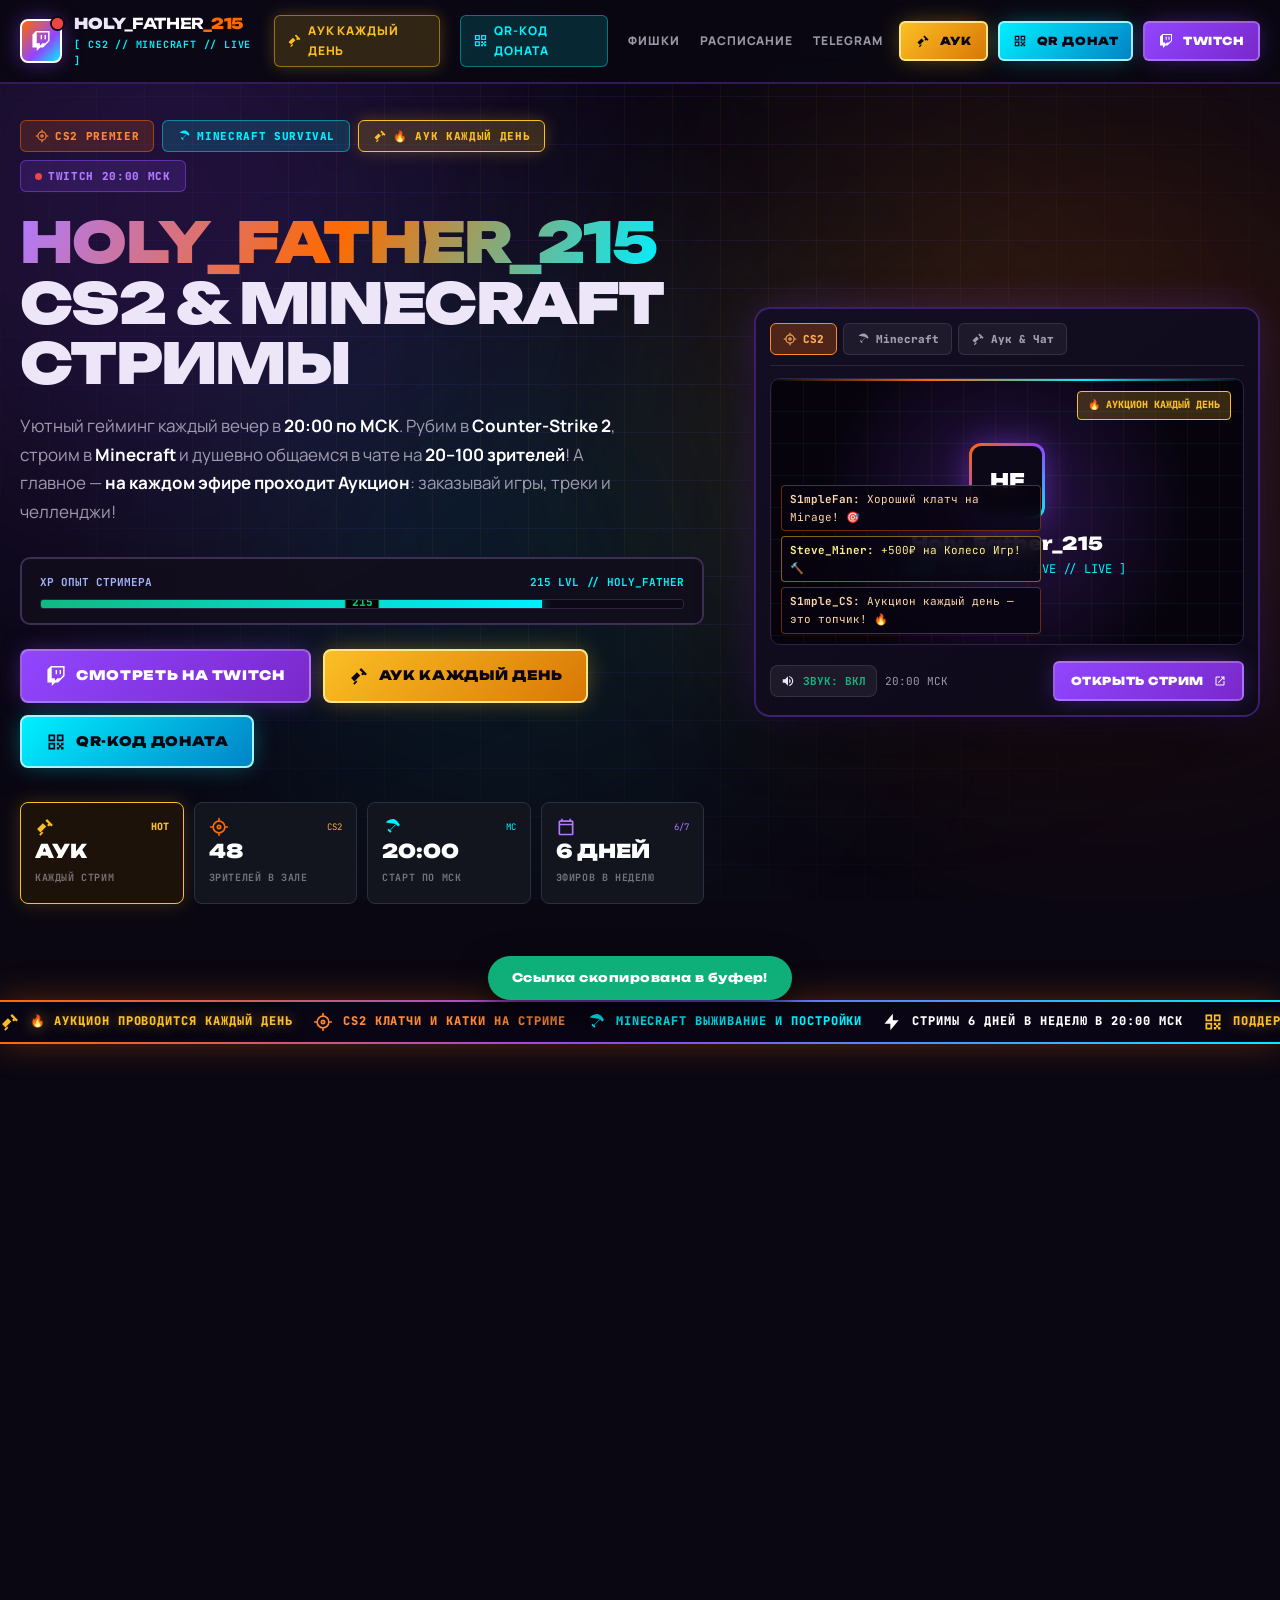
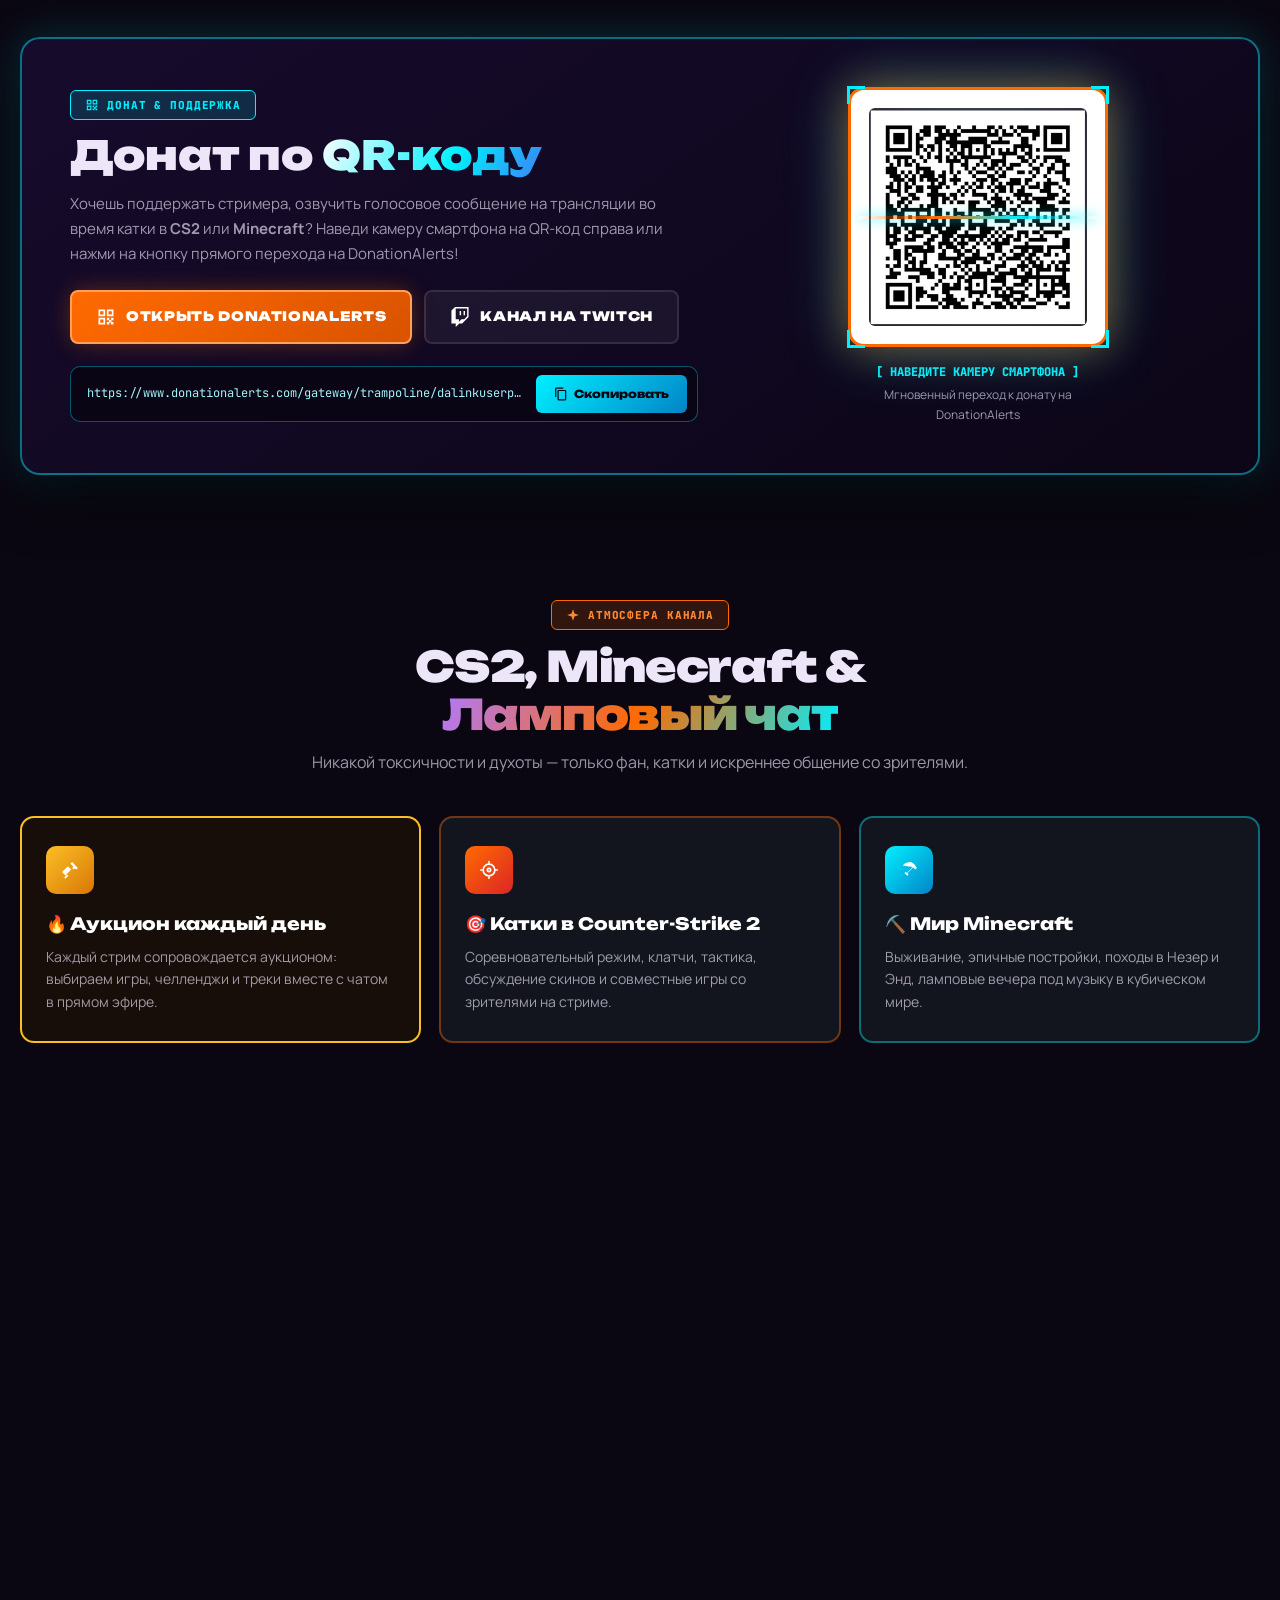
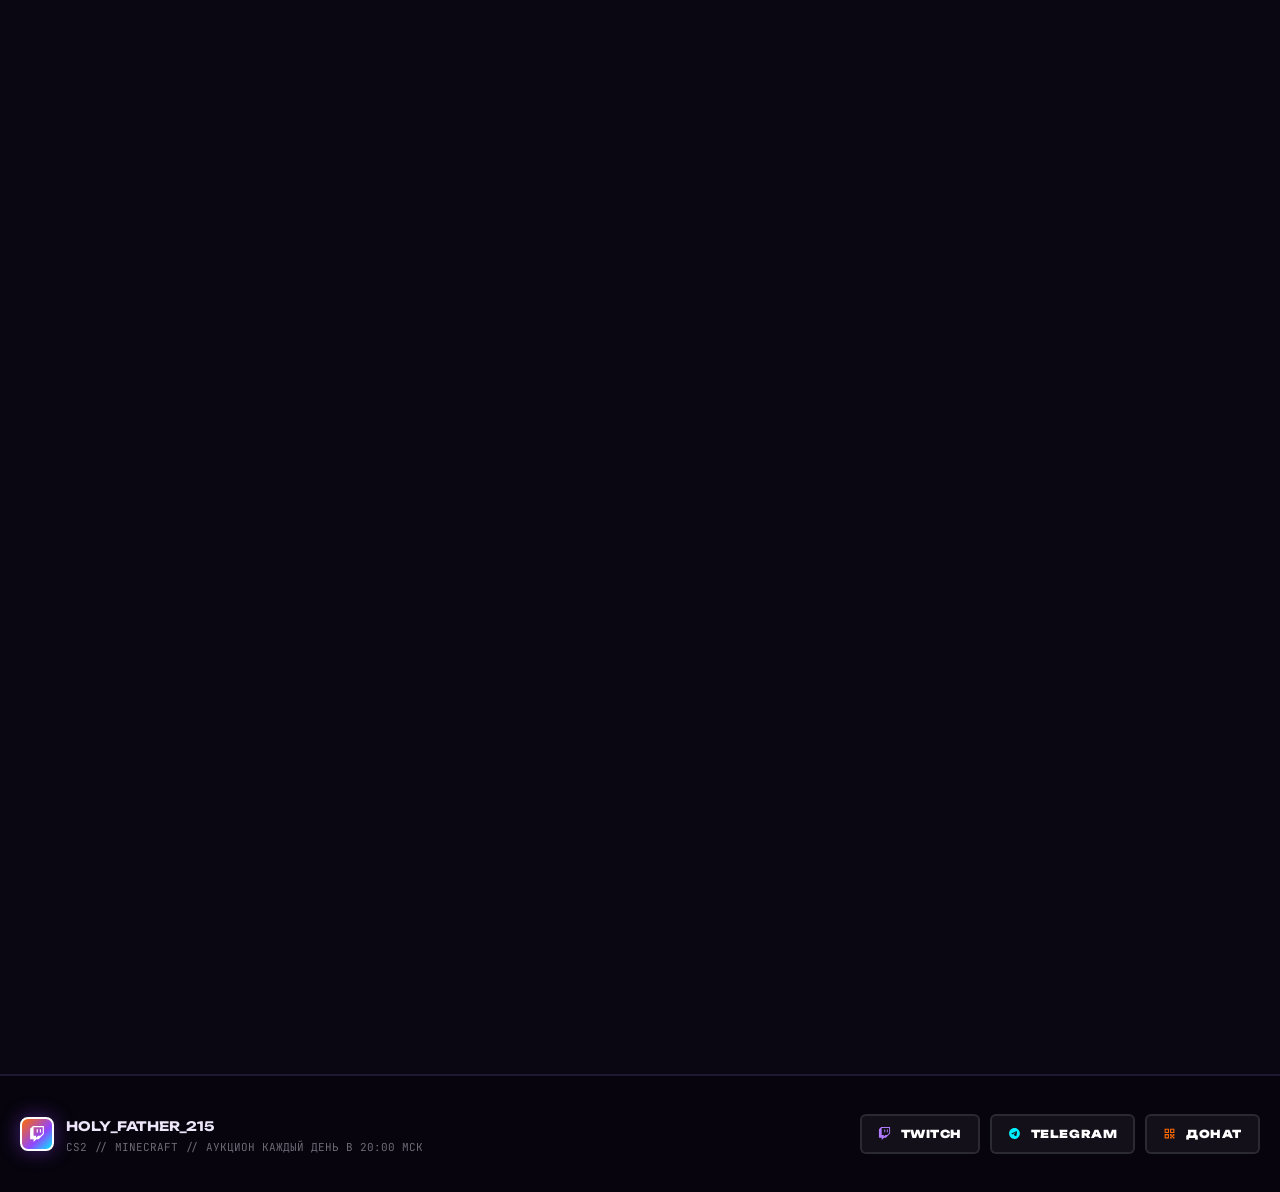
==== commit e89db0e5: "feat: исправить отображение QR-кода и кнопки копирования, создать смешанный дизайн CS2 + Minecraft +" ====
--- a/holy-father-215.html
+++ b/holy-father-215.html
@@ -3,30 +3,27 @@
 <head>
 <meta charset="UTF-8" />
 <meta name="viewport" content="width=device-width, initial-scale=1.0, maximum-scale=5.0" />
-<title>HOLY_FATHER_215 — Стримы в 20:00 МСК · Аукцион каждый день</title>
-<meta name="description" content="Официальный сайт лампового стримера Holy_Father_215. Эфиры 6 дней в неделю в 20:00 по МСК. Аукцион проводится каждый день! 20–100 зрителей, уютный чат, QR-код для доната." />
-<meta property="og:title" content="HOLY_FATHER_215 — Стримы в 20:00 МСК · Аукцион каждый день" />
-<meta property="og:description" content="Ламповый стример, 20–100 зрителей, эфиры 6/7 в 20:00 МСК. Аукцион каждый день! Поддерживай по QR-коду и залетай на стрим." />
+<title>HOLY_FATHER_215 — CS2 & Minecraft Стримы · Аукцион каждый день · 20:00 МСК</title>
+<meta name="description" content="Официальный игровой сайт стримера Holy_Father_215. CS2, Minecraft и ламповое общение на Twitch. Эфиры 6 дней в неделю в 20:00 по МСК. Аукцион каждый день! Донат по QR-коду." />
+<meta property="og:title" content="HOLY_FATHER_215 — CS2, Minecraft, Twitch · Аук каждый день" />
+<meta property="og:description" content="Ламповый стример: CS2, Minecraft, 20–100 зрителей в эфире, аукцион каждый день в 20:00 МСК! Сканируй QR-код для доната." />
 <meta property="og:type" content="website" />
-<meta name="theme-color" content="#070213" />
-
-<link rel="icon" href="data:image/svg+xml,%3Csvg xmlns='http://www.w3.org/2000/svg' viewBox='0 0 32 32'%3E%3Crect width='32' height='32' rx='8' fill='%239146ff'/%3E%3Cpath d='M8 10h4v5H8zM14 10h4v5h-4zM8 17h4v5H8zM14 17h4v5h-4zM20 12l5 3.5-5 3.5z' fill='%23fff'/%3E%3C/svg%3E" />
+<meta name="theme-color" content="#0e0a17" />
+
+<link rel="icon" href="data:image/svg+xml,%3Csvg xmlns='http://www.w3.org/2000/svg' viewBox='0 0 32 32'%3E%3Crect width='32' height='32' rx='6' fill='%239146ff'/%3E%3Cpath d='M7 6h18v14h-5l-4 4-4-4H7V6z' fill='%23fff'/%3E%3Crect x='11' y='10' width='3' height='4' fill='%239146ff'/%3E%3Crect x='18' y='10' width='3' height='4' fill='%239146ff'/%3E%3C/svg%3E" />
 <link rel="preconnect" href="https://fonts.googleapis.com" />
 <link rel="preconnect" href="https://fonts.gstatic.com" crossorigin />
-<link href="https://fonts.googleapis.com/css2?family=Unbounded:wght@400;600;700;800;900&family=Manrope:wght@300;400;500;600;700;800&family=JetBrains+Mono:wght@500;700;800&display=swap" rel="stylesheet" />
+<link href="https://fonts.googleapis.com/css2?family=Unbounded:wght@400;600;700;800;900&family=Manrope:wght@400;500;600;700;800&family=JetBrains+Mono:wght@500;700;800&display=swap" rel="stylesheet" />
 
 <style>
 /* =========================================================
-   RESET & SYSTEM VARIABLES
+   RESET & GAMING DESIGN TOKENS (CS2 + MINECRAFT + TWITCH)
    ========================================================= */
 *, *::before, *::after { box-sizing: border-box; margin: 0; padding: 0; }
-html {
-  scroll-behavior: smooth;
-  -webkit-text-size-adjust: 100%;
-}
+html { scroll-behavior: smooth; -webkit-text-size-adjust: 100%; }
 body {
-  background: #060112;
-  color: #f5edff;
+  background: #0a0712;
+  color: #ede5f8;
   font-family: "Manrope", -apple-system, BlinkMacSystemFont, "Segoe UI", Roboto, sans-serif;
   font-size: 16px;
   line-height: 1.65;
@@ -39,109 +36,120 @@
 button { font: inherit; color: inherit; cursor: pointer; border: 0; background: none; }
 
 ::selection { background: #9146ff; color: #ffffff; }
-::-webkit-scrollbar { width: 9px; }
-::-webkit-scrollbar-track { background: #070114; }
+::-webkit-scrollbar { width: 8px; }
+::-webkit-scrollbar-track { background: #0c0816; }
 ::-webkit-scrollbar-thumb {
-  background: linear-gradient(#9146ff, #ff3ea5);
-  border-radius: 99px;
+  background: linear-gradient(#ff6b00, #9146ff, #00f0ff);
+  border-radius: 4px;
 }
 
 :root {
-  --bg-deep: #060112;
-  --bg-card: rgba(18, 9, 36, 0.75);
-  --bg-card-hover: rgba(28, 14, 54, 0.9);
-  --purple: #9146ff;
-  --purple-glow: rgba(145, 70, 255, 0.5);
-  --purple-light: #b388ff;
-  --pink: #ff3ea5;
-  --pink-glow: rgba(255, 62, 165, 0.45);
-  --cyan: #00f0ff;
-  --cyan-glow: rgba(0, 240, 255, 0.4);
-  --gold: #fbbf24;
-  --gold-glow: rgba(251, 191, 36, 0.45);
-  --amber: #f59e0b;
-  --green: #10b981;
-  --line: rgba(255, 255, 255, 0.12);
-  --line-focus: rgba(145, 70, 255, 0.45);
-  --muted: rgba(243, 236, 255, 0.65);
-  --muted2: rgba(243, 236, 255, 0.45);
+  /* TWITCH TOKENS */
+  --twitch: #9146ff;
+  --twitch-light: #af7aff;
+  --twitch-glow: rgba(145, 70, 255, 0.45);
+  
+  /* CS2 TACTICAL ORANGE / FIRE TOKENS */
+  --cs-orange: #ff6a00;
+  --cs-amber: #f59e0b;
+  --cs-glow: rgba(255, 106, 0, 0.45);
+  --cs-metal: #12151e;
+  --cs-border: #283042;
+  
+  /* MINECRAFT PIXEL / DIAMOND / EMERALD TOKENS */
+  --mc-diamond: #00f0ff;
+  --mc-diamond-glow: rgba(0, 240, 255, 0.4);
+  --mc-emerald: #10b981;
+  --mc-gold: #fbbf24;
+  --mc-redstone: #ef4444;
+  --mc-obsidian: #181124;
+  
+  /* UI BASE */
+  --card-bg: rgba(18, 14, 28, 0.85);
+  --card-border: rgba(145, 70, 255, 0.25);
+  --line: rgba(255, 255, 255, 0.1);
+  --muted: rgba(237, 229, 248, 0.65);
+  --muted2: rgba(237, 229, 248, 0.45);
+  
   --font-d: "Unbounded", system-ui, sans-serif;
   --font-m: "JetBrains Mono", monospace;
   --ease: cubic-bezier(0.16, 1, 0.3, 1);
 }
 
-.container { width: min(1240px, 100% - 40px); margin-inline: auto; }
+.container { width: min(1240px, 100% - 36px); margin-inline: auto; }
 .ic { width: 20px; height: 20px; fill: currentColor; flex-shrink: 0; }
 .display { font-family: var(--font-d); }
 .mono { font-family: var(--font-m); }
 
-.grad-text {
-  background: linear-gradient(115deg, #c084fc 0%, #f472b6 40%, #00f0ff 100%);
-  -webkit-background-clip: text;
-  background-clip: text;
-  color: transparent;
-}
-.grad-gold {
-  background: linear-gradient(115deg, #fde68a 0%, #fbbf24 50%, #f59e0b 100%);
-  -webkit-background-clip: text;
-  background-clip: text;
-  color: transparent;
-}
-.cyan { color: var(--cyan); }
-.pink { color: var(--pink); }
-.gold { color: var(--gold); }
+/* GAMING GRADIENTS */
+.grad-twitch-cs {
+  background: linear-gradient(115deg, #af7aff 0%, #ff6a00 50%, #00f0ff 100%);
+  -webkit-background-clip: text; background-clip: text; color: transparent;
+}
+.grad-cs2 {
+  background: linear-gradient(115deg, #fde68a 0%, #ff6a00 60%, #ef4444 100%);
+  -webkit-background-clip: text; background-clip: text; color: transparent;
+}
+.grad-diamond {
+  background: linear-gradient(115deg, #ffffff 0%, #00f0ff 60%, #3b82f6 100%);
+  -webkit-background-clip: text; background-clip: text; color: transparent;
+}
+
+/* MINECRAFT PIXEL BORDER UTILITY */
+.mc-box {
+  background: #140f20;
+  border: 2px solid #3d2f54;
+  box-shadow: inset 2px 2px 0 rgba(255,255,255,0.1), inset -2px -2px 0 rgba(0,0,0,0.6);
+}
+
+/* CS2 TACTICAL HUD CUT-CORNER */
+.cs-cut {
+  clip-path: polygon(0 0, calc(100% - 14px) 0, 100% 14px, 100% 100%, 14px 100%, 0 calc(100% - 14px));
+}
+.cs-cut-btn {
+  clip-path: polygon(0 0, calc(100% - 10px) 0, 100% 10px, 100% 100%, 10px 100%, 0 calc(100% - 10px));
+}
 
 /* =========================================================
-   CINEMATIC BACKGROUND EFFECTS
+   CINEMATIC BACKGROUND WITH VOXEL MESH & GLOW
    ========================================================= */
-.bg-scene {
+.bg-viewport {
   position: fixed; inset: 0; z-index: -1; overflow: hidden; pointer-events: none;
 }
-.cyber-grid {
+.mesh-cs-mc {
   position: absolute; inset: 0;
   background-image:
     linear-gradient(rgba(145, 70, 255, 0.08) 1px, transparent 1px),
-    linear-gradient(90deg, rgba(145, 70, 255, 0.08) 1px, transparent 1px);
-  background-size: 64px 64px;
-  mask-image: radial-gradient(circle at 50% 35%, black 45%, transparent 85%);
-  -webkit-mask-image: radial-gradient(circle at 50% 35%, black 45%, transparent 85%);
-}
-.light-orb {
+    linear-gradient(90deg, rgba(255, 106, 0, 0.06) 1px, transparent 1px);
+  background-size: 48px 48px;
+  mask-image: radial-gradient(circle at 50% 30%, black 40%, transparent 88%);
+  -webkit-mask-image: radial-gradient(circle at 50% 30%, black 40%, transparent 88%);
+}
+.ambient-orb {
   position: absolute; border-radius: 50%; filter: blur(140px); opacity: 0.65; will-change: transform;
 }
-.orb-purple {
-  width: 650px; height: 650px; left: -120px; top: -100px; background: rgba(145, 70, 255, 0.35);
-}
-.orb-pink {
-  width: 580px; height: 580px; right: -120px; top: 20%; background: rgba(255, 62, 165, 0.25);
-}
-.orb-cyan {
-  width: 540px; height: 540px; left: 15%; bottom: 5%; background: rgba(0, 240, 255, 0.18);
-}
-.orb-gold {
-  width: 480px; height: 480px; right: 15%; bottom: 35%; background: rgba(251, 191, 36, 0.18);
-}
+.orb-twitch { width: 620px; height: 620px; left: -140px; top: -100px; background: rgba(145, 70, 255, 0.32); }
+.orb-cs { width: 560px; height: 560px; right: -120px; top: 15%; background: rgba(255, 106, 0, 0.26); }
+.orb-mc { width: 500px; height: 500px; left: 20%; bottom: 10%; background: rgba(0, 240, 255, 0.18); }
+.orb-gold { width: 440px; height: 440px; right: 15%; bottom: 30%; background: rgba(251, 191, 36, 0.16); }
 
 /* =========================================================
    KEYFRAMES & ANIMATIONS
    ========================================================= */
-@keyframes float-hero { 0%, 100% { transform: translateY(0); } 50% { transform: translateY(-14px); } }
-@keyframes scanline { 0% { top: 0; opacity: 0.8; } 100% { top: 100%; opacity: 0.8; } }
-@keyframes dot-ping { 0% { transform: scale(0.9); opacity: 0.9; } 100% { transform: scale(2.3); opacity: 0; } }
-@keyframes marquee-scroll { 0% { transform: translateX(0); } 100% { transform: translateX(-50%); } }
-@keyframes shine-flow { 0% { transform: translateX(-160%) skewX(-20deg); } 100% { transform: translateX(260%) skewX(-20deg); } }
-@keyframes border-neon-gold {
-  0%, 100% { border-color: rgba(251, 191, 36, 0.8); box-shadow: 0 0 35px rgba(251, 191, 36, 0.35); }
-  50% { border-color: rgba(255, 62, 165, 0.8); box-shadow: 0 0 45px rgba(255, 62, 165, 0.45); }
-}
-
-.anim-marquee { animation: marquee-scroll 30s linear infinite; }
-.anim-float { animation: float-hero 6s ease-in-out infinite; }
+@keyframes hud-float { 0%, 100% { transform: translateY(0); } 50% { transform: translateY(-12px); } }
+@keyframes scan-laser { 0% { top: 0; opacity: 0.9; } 50% { opacity: 1; } 100% { top: 100%; opacity: 0.9; } }
+@keyframes dot-blink { 0%, 100% { opacity: 1; } 50% { opacity: 0.3; } }
+@keyframes dot-ping { 0% { transform: scale(0.9); opacity: 0.9; } 100% { transform: scale(2.2); opacity: 0; } }
+@keyframes marquee-anim { 0% { transform: translateX(0); } 100% { transform: translateX(-50%); } }
+@keyframes glow-pulse { 0%, 100% { box-shadow: 0 0 25px rgba(251, 191, 36, 0.35); } 50% { box-shadow: 0 0 45px rgba(255, 106, 0, 0.55); } }
+
+.anim-marquee { animation: marquee-anim 28s linear infinite; }
+.anim-float { animation: hud-float 6s ease-in-out infinite; }
 
 /* REVEAL ON SCROLL */
 .reveal {
-  opacity: 0; transform: translateY(28px);
-  transition: opacity 0.75s var(--ease), transform 0.75s var(--ease);
+  opacity: 0; transform: translateY(24px);
+  transition: opacity 0.7s var(--ease), transform 0.7s var(--ease);
 }
 .reveal.in { opacity: 1; transform: none; }
 @media (prefers-reduced-motion: reduce) {
@@ -150,41 +158,45 @@
 }
 
 /* =========================================================
-   NAVIGATION BAR
+   TOP NAVIGATION BAR (CS2 + TWITCH + MINECRAFT)
    ========================================================= */
 .nav {
   position: fixed; inset: 0 0 auto; z-index: 100;
-  background: rgba(6, 1, 18, 0.85); backdrop-filter: blur(24px); -webkit-backdrop-filter: blur(24px);
-  border-bottom: 1px solid rgba(255, 255, 255, 0.09);
+  background: rgba(10, 7, 18, 0.88); backdrop-filter: blur(20px); -webkit-backdrop-filter: blur(20px);
+  border-bottom: 2px solid rgba(145, 70, 255, 0.3);
   transition: all 0.3s var(--ease);
 }
 .nav-inner {
-  display: flex; align-items: center; justify-content: space-between; padding: 14px 0; gap: 16px;
-}
-.brand {
+  display: flex; align-items: center; justify-content: space-between; padding: 12px 0; gap: 16px;
+}
+.brand-hud {
   display: flex; align-items: center; gap: 12px; font-family: var(--font-d); font-weight: 900;
 }
-.brand-icon {
-  position: relative; width: 42px; height: 42px; border-radius: 12px;
-  background: linear-gradient(135deg, #9146ff, #ff3ea5);
-  display: grid; place-items: center; color: #fff;
-  box-shadow: 0 0 25px var(--purple-glow);
-}
-.brand-icon .live-tag {
-  position: absolute; top: -3px; right: -3px; width: 12px; height: 12px; border-radius: 50%;
-  background: #ef4444; box-shadow: 0 0 0 2px #060112;
-}
-.brand-icon .live-tag::after {
+.brand-avatar-box {
+  position: relative; width: 44px; height: 44px;
+  background: linear-gradient(135deg, #ff6a00, #9146ff 60%, #00f0ff);
+  border: 2px solid #fff; border-radius: 8px; display: grid; place-items: center; color: #fff;
+  box-shadow: 0 0 20px var(--twitch-glow);
+}
+.brand-avatar-box .live-dot {
+  position: absolute; top: -3px; right: -3px; width: 11px; height: 11px; border-radius: 50%;
+  background: #ef4444; box-shadow: 0 0 0 2px #0a0712;
+}
+.brand-avatar-box .live-dot::after {
   content: ''; position: absolute; inset: 0; border-radius: 50%;
   background: #ef4444; animation: dot-ping 1.8s infinite;
 }
-.brand-name {
-  font-size: 15px; text-transform: uppercase; letter-spacing: -0.02em;
-}
-.brand-name b { color: #fff; }
-.brand-name span { color: var(--pink); }
-
-.nav-links { display: none; align-items: center; gap: 24px; }
+.brand-title-wrap { display: flex; flex-direction: column; }
+.brand-title {
+  font-size: 15px; font-weight: 900; letter-spacing: -0.02em; text-transform: uppercase;
+}
+.brand-title b { color: #fff; }
+.brand-title span { color: var(--cs-orange); }
+.brand-sub {
+  font-family: var(--font-m); font-size: 10px; font-weight: 700; color: #00f0ff; letter-spacing: 0.08em;
+}
+
+.nav-links { display: none; align-items: center; gap: 20px; }
 .nav-links a {
   font-size: 12px; font-weight: 800; letter-spacing: 0.08em; text-transform: uppercase;
   color: var(--muted); transition: color 0.2s, transform 0.2s;
@@ -192,580 +204,648 @@
 }
 .nav-links a:hover { color: #fff; transform: translateY(-1px); }
 
-.nav-badge-auc {
-  color: #fbbf24 !important; background: rgba(251, 191, 36, 0.14);
-  border: 1px solid rgba(251, 191, 36, 0.4); padding: 5px 12px; border-radius: 999px;
-  box-shadow: 0 0 16px rgba(251, 191, 36, 0.2);
-}
-.nav-badge-auc:hover {
-  background: rgba(251, 191, 36, 0.25); border-color: #fbbf24;
-}
+.nav-pill-gold {
+  color: #fbbf24 !important; background: rgba(251, 191, 36, 0.16);
+  border: 1px solid rgba(251, 191, 36, 0.5); padding: 5px 12px; border-radius: 6px;
+  box-shadow: 0 0 16px rgba(251, 191, 36, 0.25);
+}
+.nav-pill-gold:hover { background: rgba(251, 191, 36, 0.3); border-color: #fbbf24; }
+
+.nav-pill-qr {
+  color: #00f0ff !important; background: rgba(0, 240, 255, 0.14);
+  border: 1px solid rgba(0, 240, 255, 0.4); padding: 5px 12px; border-radius: 6px;
+}
+.nav-pill-qr:hover { background: rgba(0, 240, 255, 0.25); border-color: #00f0ff; }
 
 .nav-actions { display: flex; align-items: center; gap: 10px; }
-.btn-mobile-toggle {
-  display: none; background: rgba(255, 255, 255, 0.07);
-  border: 1px solid var(--line); border-radius: 10px; padding: 8px;
-}
-@media(min-width: 960px) {
+.mobile-toggle-btn {
+  display: none; background: rgba(255, 255, 255, 0.08);
+  border: 1px solid var(--line); border-radius: 6px; padding: 8px;
+}
+@media (min-width: 980px) {
   .nav-links { display: flex; }
-  .btn-mobile-toggle { display: none; }
-}
-@media(max-width: 959px) {
-  .btn-mobile-toggle { display: grid; place-items: center; }
-}
-
-/* MOBILE MENU OVERLAY */
-.mobile-drawer {
-  position: fixed; inset: 0; background: rgba(6, 1, 18, 0.97); backdrop-filter: blur(28px);
-  z-index: 99; display: none; flex-direction: column; padding: 88px 24px 32px; gap: 16px;
-}
-.mobile-drawer.open { display: flex; }
-.mobile-drawer a {
-  font-family: var(--font-d); font-size: 15px; font-weight: 800; padding: 14px 18px; border-radius: 14px;
-  background: rgba(255, 255, 255, 0.05); border: 1px solid var(--line);
+  .mobile-toggle-btn { display: none; }
+}
+@media (max-width: 979px) {
+  .mobile-toggle-btn { display: grid; place-items: center; }
+}
+
+/* MOBILE DRAWER */
+.mobile-nav {
+  position: fixed; inset: 0; background: rgba(10, 7, 18, 0.98); backdrop-filter: blur(28px);
+  z-index: 99; display: none; flex-direction: column; padding: 84px 20px 32px; gap: 14px;
+}
+.mobile-nav.open { display: flex; }
+.mobile-nav a {
+  font-family: var(--font-d); font-size: 14px; font-weight: 800; padding: 14px 18px; border-radius: 8px;
+  background: rgba(255, 255, 255, 0.04); border: 1px solid var(--line);
   display: flex; align-items: center; gap: 12px;
 }
-.mobile-drawer a.gold-highlight {
-  background: rgba(251, 191, 36, 0.16); border-color: rgba(251, 191, 36, 0.5); color: #fbbf24;
+.mobile-nav a.gold {
+  background: rgba(251, 191, 36, 0.16); border-color: #fbbf24; color: #fbbf24;
 }
 
 /* =========================================================
-   BUTTONS
+   BUTTONS (GAMING CS2 / MINECRAFT STYLE)
    ========================================================= */
 .btn {
   position: relative; display: inline-flex; align-items: center; justify-content: center; gap: 10px;
-  border-radius: 14px; padding: 15px 26px; font-family: var(--font-d); font-size: 13px; font-weight: 900;
-  letter-spacing: 0.04em; text-transform: uppercase; transition: all 0.28s var(--ease);
-  overflow: hidden; white-space: nowrap;
-}
-.btn:hover { transform: translateY(-3px); }
+  padding: 14px 24px; font-family: var(--font-d); font-size: 13px; font-weight: 900;
+  letter-spacing: 0.05em; text-transform: uppercase; transition: all 0.25s var(--ease);
+  overflow: hidden; white-space: nowrap; border-radius: 8px;
+}
+.btn:hover { transform: translateY(-2px); }
 .btn:active { transform: translateY(0); }
-.btn-sm { padding: 10px 18px; font-size: 11px; border-radius: 11px; }
+.btn-sm { padding: 9px 16px; font-size: 11px; border-radius: 6px; }
 
 .btn-twitch {
   background: linear-gradient(135deg, #9146ff, #7928ca); color: #fff;
-  box-shadow: 0 0 30px -4px var(--purple-glow); border: 1px solid rgba(255, 255, 255, 0.25);
+  box-shadow: 0 0 25px -4px var(--twitch-glow); border: 2px solid rgba(255, 255, 255, 0.25);
 }
 .btn-twitch:hover {
-  background: linear-gradient(135deg, #a25fff, #8f3fe6); box-shadow: 0 0 42px var(--purple-glow);
+  background: linear-gradient(135deg, #a25fff, #8f3fe6); box-shadow: 0 0 35px var(--twitch-glow);
+}
+
+.btn-cs {
+  background: linear-gradient(135deg, #ff6a00, #d95300); color: #fff;
+  box-shadow: 0 0 25px -4px var(--cs-glow); border: 2px solid #ffa05c;
+}
+.btn-cs:hover {
+  background: linear-gradient(135deg, #ff7e24, #ff6a00); box-shadow: 0 0 35px var(--cs-glow);
 }
 
 .btn-gold {
-  background: linear-gradient(135deg, #fbbf24, #d97706); color: #060112; font-weight: 900;
-  box-shadow: 0 0 30px -4px var(--gold-glow); border: 1px solid #fde68a;
+  background: linear-gradient(135deg, #fbbf24, #d97706); color: #0a0712; font-weight: 900;
+  box-shadow: 0 0 25px -4px rgba(251, 191, 36, 0.45); border: 2px solid #fde68a;
 }
 .btn-gold:hover {
-  background: linear-gradient(135deg, #fde68a, #fbbf24); box-shadow: 0 0 42px var(--gold-glow);
-}
-
-.btn-qr {
-  background: linear-gradient(135deg, #ff3ea5, #9146ff); color: #fff;
-  box-shadow: 0 0 30px -4px var(--pink-glow); border: 1px solid rgba(255, 255, 255, 0.25);
-}
-.btn-qr:hover { box-shadow: 0 0 42px var(--pink-glow); }
-
-.btn-tg {
-  background: rgba(34, 158, 217, 0.2); border: 1px solid rgba(34, 158, 217, 0.45); color: #38bdf8;
-}
-.btn-tg:hover { background: rgba(34, 158, 217, 0.35); border-color: #38bdf8; color: #fff; }
+  background: linear-gradient(135deg, #fde68a, #fbbf24); box-shadow: 0 0 35px rgba(251, 191, 36, 0.6);
+}
+
+.btn-diamond {
+  background: linear-gradient(135deg, #00f0ff, #0284c7); color: #0a0712; font-weight: 900;
+  box-shadow: 0 0 25px -4px var(--mc-diamond-glow); border: 2px solid #a5f3fc;
+}
+.btn-diamond:hover {
+  background: linear-gradient(135deg, #a5f3fc, #00f0ff); box-shadow: 0 0 35px var(--mc-diamond-glow);
+}
 
 .btn-ghost {
-  background: rgba(255, 255, 255, 0.05); border: 1px solid var(--line); color: #fff;
-}
-.btn-ghost:hover { background: rgba(255, 255, 255, 0.12); border-color: rgba(255, 255, 255, 0.3); }
-
-.btn .shine {
-  position: absolute; top: 0; bottom: 0; left: -50%; width: 40%;
-  background: rgba(255, 255, 255, 0.35); transform: skewX(-20deg); pointer-events: none;
-}
-.btn:hover .shine { animation: shine-flow 0.85s ease-out; }
+  background: rgba(255, 255, 255, 0.05); border: 2px solid var(--line); color: #fff;
+}
+.btn-ghost:hover {
+  background: rgba(255, 255, 255, 0.12); border-color: rgba(255, 255, 255, 0.3);
+}
 
 /* =========================================================
-   HERO SECTION (BIG & IMPACTFUL)
+   HERO SECTION (CS2 HUD + MINECRAFT BLOCKS + TWITCH)
    ========================================================= */
-.hero { padding: 125px 0 65px; position: relative; }
-.hero-grid { display: grid; grid-template-columns: 1fr; gap: 48px; align-items: center; }
+.hero { padding: 120px 0 60px; position: relative; }
+.hero-grid {
+  display: grid; grid-template-columns: 1fr; gap: 40px; align-items: center;
+}
 @media (min-width: 1040px) {
-  .hero-grid { grid-template-columns: 1.1fr 0.9fr; gap: 60px; }
-}
-
-.hero-pill-row { display: flex; flex-wrap: wrap; gap: 10px; margin-bottom: 22px; }
-.pill {
-  display: inline-flex; align-items: center; gap: 8px; padding: 7px 16px; border-radius: 999px;
+  .hero-grid { grid-template-columns: 1.15fr 0.85fr; gap: 50px; }
+}
+
+.game-badges-row {
+  display: flex; flex-wrap: wrap; gap: 8px; margin-bottom: 20px;
+}
+.badge-tag {
+  display: inline-flex; align-items: center; gap: 6px; padding: 6px 14px; border-radius: 6px;
   font-size: 11px; font-weight: 800; letter-spacing: 0.06em; text-transform: uppercase;
-  background: rgba(255, 255, 255, 0.06); border: 1px solid var(--line); backdrop-filter: blur(8px);
-}
-.pill-auc {
-  background: rgba(251, 191, 36, 0.16); border-color: rgba(251, 191, 36, 0.6); color: #fbbf24;
-  box-shadow: 0 0 24px rgba(251, 191, 36, 0.25);
-}
-.pill-live {
-  background: rgba(239, 68, 68, 0.16); border-color: rgba(239, 68, 68, 0.5); color: #fca5a5;
-}
-.dot-red {
-  width: 9px; height: 9px; border-radius: 50%; background: #ef4444; position: relative;
-}
-.dot-red::after {
-  content: ''; position: absolute; inset: -2px; border-radius: 50%;
-  background: #ef4444; animation: dot-ping 1.6s infinite;
+  font-family: var(--font-m);
+}
+.tag-cs {
+  background: rgba(255, 106, 0, 0.16); border: 1px solid rgba(255, 106, 0, 0.5); color: #ff8833;
+}
+.tag-mc {
+  background: rgba(0, 240, 255, 0.15); border: 1px solid rgba(0, 240, 255, 0.45); color: #00f0ff;
+}
+.tag-twitch {
+  background: rgba(145, 70, 255, 0.16); border: 1px solid rgba(145, 70, 255, 0.5); color: #af7aff;
+}
+.tag-auc {
+  background: rgba(251, 191, 36, 0.18); border: 1px solid #fbbf24; color: #fbbf24;
+  box-shadow: 0 0 16px rgba(251, 191, 36, 0.25);
 }
 
 .hero h1 {
-  font-family: var(--font-d); font-size: clamp(34px, 5.4vw, 60px); font-weight: 900;
-  line-height: 1.06; letter-spacing: -0.03em; margin-bottom: 22px;
+  font-family: var(--font-d); font-size: clamp(32px, 5.2vw, 56px); font-weight: 900;
+  line-height: 1.08; letter-spacing: -0.03em; margin-bottom: 18px;
 }
 .hero p.lead {
-  font-size: clamp(16px, 1.8vw, 18px); line-height: 1.7; color: var(--muted);
-  max-width: 600px; margin-bottom: 34px;
+  font-size: clamp(15px, 1.8vw, 17px); line-height: 1.7; color: var(--muted);
+  max-width: 620px; margin-bottom: 30px;
 }
 .hero p.lead b { color: #fff; }
 
-.hero-cta-group {
-  display: flex; flex-wrap: wrap; align-items: center; gap: 14px; margin-bottom: 38px;
-}
-
-/* HERO STATS BAR */
-.stats-cards {
-  display: grid; grid-template-columns: repeat(2, 1fr); gap: 14px;
-}
-@media (min-width: 560px) {
-  .stats-cards { grid-template-columns: repeat(4, 1fr); }
-}
-.scard {
-  background: var(--bg-card); border: 1px solid var(--line); border-radius: 18px; padding: 16px 18px;
-  backdrop-filter: blur(14px); transition: all 0.25s var(--ease);
-}
-.scard:hover {
-  transform: translateY(-3px); border-color: var(--line-focus);
-  box-shadow: 0 12px 30px -10px var(--purple-glow);
-}
-.scard.gold-card {
-  border-color: rgba(251, 191, 36, 0.5); background: rgba(38, 22, 10, 0.65);
-  box-shadow: 0 0 25px rgba(251, 191, 36, 0.15);
-}
-.scard.gold-card:hover {
-  border-color: #fbbf24; box-shadow: 0 0 35px rgba(251, 191, 36, 0.35);
-}
-.scard-top { display: flex; align-items: center; justify-content: space-between; margin-bottom: 6px; }
-.scard b {
-  display: block; font-family: var(--font-d); font-size: 21px; font-weight: 900; line-height: 1.1; color: #fff;
-}
-.scard small {
-  font-size: 11px; font-weight: 700; text-transform: uppercase; letter-spacing: 0.05em; color: var(--muted2);
+.hero-cta-row {
+  display: flex; flex-wrap: wrap; align-items: center; gap: 12px; margin-bottom: 34px;
+}
+
+/* MINECRAFT XP BAR AT HERO STATS */
+.mc-xp-container {
+  background: rgba(18, 14, 28, 0.85); border: 2px solid #3d2f54; border-radius: 10px;
+  padding: 14px 18px; margin-bottom: 24px; position: relative;
+}
+.mc-xp-head {
+  display: flex; align-items: center; justify-content: space-between; font-size: 11px;
+  font-family: var(--font-m); font-weight: 700; color: #a5b4fc; margin-bottom: 8px;
+}
+.mc-xp-bar {
+  height: 10px; background: #0c0816; border: 1px solid #2e2440; border-radius: 3px;
+  overflow: hidden; position: relative;
+}
+.mc-xp-fill {
+  height: 100%; width: 78%;
+  background: linear-gradient(90deg, #10b981, #00f0ff);
+  box-shadow: 0 0 12px rgba(0, 240, 255, 0.6);
+}
+.mc-lvl-num {
+  position: absolute; left: 50%; top: -8px; transform: translateX(-50%);
+  background: #000; border: 1px solid #10b981; color: #10b981;
+  font-family: var(--font-m); font-size: 11px; font-weight: 900; padding: 0 6px; border-radius: 4px;
+}
+
+/* STATS GRID (CS2 + MC + TWITCH STATS) */
+.hud-stats-grid {
+  display: grid; grid-template-columns: repeat(2, 1fr); gap: 10px;
+}
+@media (min-width: 540px) {
+  .hud-stats-grid { grid-template-columns: repeat(4, 1fr); }
+}
+.hud-card {
+  background: var(--cs-metal); border: 1px solid var(--cs-border); border-radius: 8px;
+  padding: 14px; position: relative; transition: all 0.2s var(--ease);
+}
+.hud-card:hover {
+  border-color: #ff6a00; transform: translateY(-2px);
+  box-shadow: 0 8px 20px -6px var(--cs-glow);
+}
+.hud-card.gold-glow {
+  border-color: #fbbf24; background: rgba(38, 24, 8, 0.7);
+  box-shadow: 0 0 20px rgba(251, 191, 36, 0.2);
+}
+.hud-card-top {
+  display: flex; align-items: center; justify-content: space-between; margin-bottom: 4px;
+}
+.hud-card b {
+  display: block; font-family: var(--font-d); font-size: 19px; font-weight: 900; line-height: 1.1; color: #fff;
+}
+.hud-card small {
+  font-family: var(--font-m); font-size: 10px; font-weight: 700; text-transform: uppercase;
+  color: var(--muted2); letter-spacing: 0.06em;
 }
 
 /* =========================================================
-   STREAM PLAYER MOCKUP (INTERACTIVE)
+   STREAM PLAYER (SWITCHABLE MODES: CS2, MINECRAFT, TWITCH)
    ========================================================= */
-.player-box {
-  background: linear-gradient(145deg, rgba(26, 12, 48, 0.88), rgba(12, 5, 26, 0.94));
-  border: 1px solid rgba(145, 70, 255, 0.35); border-radius: 26px; padding: 18px;
-  box-shadow: 0 24px 60px -12px rgba(0, 0, 0, 0.8), 0 0 45px -10px var(--purple-glow);
-  position: relative; backdrop-filter: blur(16px);
-}
-.player-header {
-  display: flex; align-items: center; justify-content: space-between; padding-bottom: 12px;
-  border-bottom: 1px solid var(--line);
-}
-.player-tag {
-  display: flex; align-items: center; gap: 8px; font-family: var(--font-d); font-size: 12px; font-weight: 800;
-}
-.player-display {
-  position: relative; border-radius: 18px; aspect-ratio: 16/9; overflow: hidden;
-  background: #090314; margin: 14px 0; display: flex; flex-direction: column;
-  justify-content: space-between; border: 1px solid rgba(255, 255, 255, 0.08);
-}
-.player-display .canvas-mesh {
+.stream-hud-box {
+  background: linear-gradient(145deg, #130e22, #0d0918);
+  border: 2px solid rgba(145, 70, 255, 0.35); border-radius: 16px; padding: 14px;
+  box-shadow: 0 24px 60px -12px rgba(0, 0, 0, 0.8), 0 0 45px -10px var(--twitch-glow);
+  position: relative;
+}
+.stream-hud-tabs {
+  display: flex; gap: 6px; padding-bottom: 10px; border-bottom: 1px solid var(--line);
+}
+.stream-tab-btn {
+  padding: 6px 12px; font-family: var(--font-m); font-size: 11px; font-weight: 800;
+  border-radius: 6px; background: rgba(255, 255, 255, 0.05); border: 1px solid var(--line);
+  color: var(--muted); cursor: pointer; transition: all 0.2s; display: flex; align-items: center; gap: 6px;
+}
+.stream-tab-btn:hover { color: #fff; background: rgba(255, 255, 255, 0.1); }
+.stream-tab-btn.active {
+  background: rgba(145, 70, 255, 0.25); border-color: #af7aff; color: #fff;
+}
+.stream-tab-btn.active.cs {
+  background: rgba(255, 106, 0, 0.25); border-color: #ff8833; color: #ffaa55;
+}
+.stream-tab-btn.active.mc {
+  background: rgba(0, 240, 255, 0.2); border-color: #00f0ff; color: #00f0ff;
+}
+
+.player-viewport {
+  position: relative; border-radius: 10px; aspect-ratio: 16/9; overflow: hidden;
+  background: #06030c; margin: 12px 0; display: flex; flex-direction: column;
+  justify-content: space-between; border: 1px solid #2e2246;
+}
+.player-viewport .screen-layer {
   position: absolute; inset: 0;
   background:
-    radial-gradient(circle at 50% 50%, rgba(145, 70, 255, 0.28) 0%, transparent 65%),
-    linear-gradient(rgba(0, 240, 255, 0.08) 1px, transparent 1px),
-    linear-gradient(90deg, rgba(0, 240, 255, 0.08) 1px, transparent 1px);
+    radial-gradient(circle at 50% 50%, rgba(145, 70, 255, 0.25) 0%, transparent 70%),
+    linear-gradient(rgba(0, 240, 255, 0.06) 1px, transparent 1px),
+    linear-gradient(90deg, rgba(255, 106, 0, 0.06) 1px, transparent 1px);
   background-size: 100% 100%, 32px 32px, 32px 32px;
 }
-.player-laser {
+.player-scanline {
   position: absolute; left: 0; right: 0; height: 2px;
-  background: linear-gradient(90deg, transparent, #00f0ff, #ff3ea5, #fbbf24, transparent);
-  animation: scanline 4.5s linear infinite; pointer-events: none;
-}
-.player-center {
+  background: linear-gradient(90deg, transparent, #ff6a00, #00f0ff, transparent);
+  animation: scan-laser 4s linear infinite; pointer-events: none;
+}
+.stream-center-card {
   position: relative; z-index: 2; display: flex; flex-direction: column;
-  align-items: center; justify-content: center; height: 100%; padding: 20px; text-align: center;
-}
-.avatar-halo {
-  width: 86px; height: 86px; border-radius: 50%; margin-bottom: 12px;
-  background: linear-gradient(135deg, #9146ff, #ff3ea5, #fbbf24);
-  padding: 3px; box-shadow: 0 0 35px var(--purple-glow);
-}
-.avatar-halo-inner {
-  width: 100%; height: 100%; border-radius: 50%; background: #080214;
+  align-items: center; justify-content: center; height: 100%; padding: 16px; text-align: center;
+}
+.avatar-hud-ring {
+  width: 76px; height: 76px; border-radius: 12px; margin-bottom: 10px;
+  background: linear-gradient(135deg, #ff6a00, #9146ff, #00f0ff);
+  padding: 3px; box-shadow: 0 0 30px var(--twitch-glow);
+}
+.avatar-hud-inner {
+  width: 100%; height: 100%; border-radius: 9px; background: #0c0818;
   display: grid; place-items: center; font-family: var(--font-d); font-weight: 900;
-  font-size: 22px; color: #fff;
-}
-.corner-badge-auc {
-  position: absolute; top: 14px; right: 14px; padding: 6px 12px; border-radius: 999px;
-  font-size: 10px; font-weight: 800; background: rgba(251, 191, 36, 0.2);
-  border: 1px solid #fbbf24; color: #fbbf24; backdrop-filter: blur(8px);
-  display: flex; align-items: center; gap: 6px; box-shadow: 0 4px 15px rgba(0,0,0,0.5);
-}
-.player-chat {
-  position: absolute; bottom: 12px; left: 12px; display: flex; flex-direction: column;
-  gap: 6px; max-width: 250px; z-index: 3; pointer-events: none;
-}
-.chat-row {
-  font-size: 11px; background: rgba(7, 1, 18, 0.8); backdrop-filter: blur(8px);
-  padding: 5px 10px; border-radius: 8px; border: 1px solid rgba(255, 255, 255, 0.08);
-  animation: float-hero 5s ease-in-out infinite;
-}
-.chat-row b { color: #c084fc; }
-.chat-row.auc-row { border-color: rgba(251, 191, 36, 0.5); background: rgba(30, 18, 6, 0.88); }
-.chat-row.auc-row b { color: #fbbf24; }
-
-.player-footer {
-  display: flex; align-items: center; justify-content: space-between; gap: 12px; padding-top: 4px;
-}
-.sound-btn {
-  width: 36px; height: 36px; border-radius: 10px; background: rgba(255, 255, 255, 0.06);
-  border: 1px solid var(--line); display: grid; place-items: center; color: #fff;
-  transition: all 0.2s;
-}
-.sound-btn:hover { background: rgba(255, 255, 255, 0.15); border-color: rgba(255, 255, 255, 0.3); }
+  font-size: 20px; color: #fff;
+}
+.hud-chip-top {
+  position: absolute; top: 12px; right: 12px; padding: 5px 10px; border-radius: 4px;
+  font-size: 10px; font-weight: 800; font-family: var(--font-m);
+  background: rgba(251, 191, 36, 0.2); border: 1px solid #fbbf24; color: #fbbf24;
+}
+.hud-chat-box {
+  position: absolute; bottom: 10px; left: 10px; display: flex; flex-direction: column;
+  gap: 5px; max-width: 260px; z-index: 3; pointer-events: none;
+}
+.hud-chat-line {
+  font-size: 11px; font-family: var(--font-m); background: rgba(8, 4, 16, 0.85);
+  backdrop-filter: blur(8px); padding: 4px 8px; border-radius: 4px;
+  border: 1px solid rgba(255, 255, 255, 0.08);
+}
+.hud-chat-line.cs-chat { border-color: rgba(255, 106, 0, 0.4); color: #fed7aa; }
+.hud-chat-line.mc-chat { border-color: rgba(0, 240, 255, 0.4); color: #cffafe; }
+.hud-chat-line.auc-chat { border-color: rgba(251, 191, 36, 0.5); color: #fef08a; }
+
+.stream-hud-bottom {
+  display: flex; align-items: center; justify-content: space-between; padding-top: 4px; gap: 10px;
+}
 
 /* =========================================================
-   TICKER RUNNING LINE
+   TICKER RUNNING STRIP (CS2 / MC / TWITCH ALERTS)
    ========================================================= */
-.ticker {
-  background: linear-gradient(90deg, #9146ff, #ff3ea5, #fbbf24);
-  padding: 2px 0; margin: 40px 0; box-shadow: 0 0 35px rgba(145, 70, 255, 0.3);
-}
-.ticker-body { background: #060112; padding: 12px 0; overflow: hidden; display: flex; }
-.ticker-items { display: flex; gap: 48px; white-space: nowrap; }
-.t-item {
-  display: inline-flex; align-items: center; gap: 12px; font-family: var(--font-d);
-  font-size: 12px; font-weight: 900; letter-spacing: 0.12em; text-transform: uppercase; color: #fff;
-}
-.t-item.gold { color: #fbbf24; text-shadow: 0 0 16px rgba(251, 191, 36, 0.6); }
+.ticker-gaming {
+  background: linear-gradient(90deg, #ff6a00, #9146ff, #00f0ff);
+  padding: 2px 0; margin: 36px 0; box-shadow: 0 0 35px rgba(255, 106, 0, 0.3);
+}
+.ticker-dark {
+  background: #090514; padding: 10px 0; overflow: hidden; display: flex;
+}
+.ticker-content { display: flex; gap: 40px; white-space: nowrap; }
+.tick-unit {
+  display: inline-flex; align-items: center; gap: 10px; font-family: var(--font-m);
+  font-size: 12px; font-weight: 800; text-transform: uppercase; letter-spacing: 0.08em; color: #fff;
+}
+.tick-unit.cs { color: #ff8833; }
+.tick-unit.mc { color: #00f0ff; }
+.tick-unit.auc { color: #fbbf24; text-shadow: 0 0 14px rgba(251, 191, 36, 0.5); }
 
 /* =========================================================
    SECTION HEADINGS
    ========================================================= */
-.sec-head { text-align: center; max-width: 720px; margin: 0 auto 48px; }
-.sec-pill {
-  display: inline-flex; align-items: center; gap: 8px; padding: 6px 16px; border-radius: 999px;
-  font-size: 11px; font-weight: 800; letter-spacing: 0.08em; text-transform: uppercase; margin-bottom: 14px;
-}
-.sec-pill.gold { background: rgba(251, 191, 36, 0.14); border: 1px solid rgba(251, 191, 36, 0.4); color: #fbbf24; }
-.sec-pill.purple { background: rgba(145, 70, 255, 0.14); border: 1px solid rgba(145, 70, 255, 0.4); color: #c084fc; }
-.sec-pill.cyan { background: rgba(0, 240, 255, 0.14); border: 1px solid rgba(0, 240, 255, 0.4); color: #00f0ff; }
-.sec-pill.pink { background: rgba(255, 62, 165, 0.14); border: 1px solid rgba(255, 62, 165, 0.4); color: #ff3ea5; }
-
-.sec-head h2 {
-  font-family: var(--font-d); font-size: clamp(28px, 4vw, 44px); font-weight: 900;
-  letter-spacing: -0.03em; line-height: 1.15; margin-bottom: 14px;
-}
-.sec-head p { font-size: 16px; color: var(--muted); line-height: 1.6; }
+.sec-title-wrap { text-align: center; max-width: 720px; margin: 0 auto 40px; }
+.sec-tag {
+  display: inline-flex; align-items: center; gap: 8px; padding: 5px 14px; border-radius: 6px;
+  font-size: 11px; font-weight: 800; letter-spacing: 0.08em; text-transform: uppercase;
+  font-family: var(--font-m); margin-bottom: 12px;
+}
+.sec-tag.gold { background: rgba(251, 191, 36, 0.15); border: 1px solid #fbbf24; color: #fbbf24; }
+.sec-tag.diamond { background: rgba(0, 240, 255, 0.14); border: 1px solid #00f0ff; color: #00f0ff; }
+.sec-tag.orange { background: rgba(255, 106, 0, 0.16); border: 1px solid #ff6a00; color: #ff8833; }
+
+.sec-title-wrap h2 {
+  font-family: var(--font-d); font-size: clamp(26px, 3.8vw, 42px); font-weight: 900;
+  letter-spacing: -0.03em; line-height: 1.15; margin-bottom: 12px;
+}
+.sec-title-wrap p { font-size: 16px; color: var(--muted); line-height: 1.6; }
 
 /* =========================================================
-   1) ПЛАШКА: АУКЦИОН ПРОВОДИТСЯ КАЖДЫЙ ДЕНЬ
+   1) ПЛАШКА: АУКЦИОН ПРОВОДИТСЯ КАЖДЫЙ ДЕНЬ (CS2 CASE / MC CHEST VIBE)
    ========================================================= */
-.auction-banner-epic {
-  background: linear-gradient(135deg, rgba(42, 24, 6, 0.92), rgba(20, 9, 38, 0.95));
-  border: 2px solid #fbbf24; border-radius: 28px; padding: clamp(26px, 4.5vw, 42px);
-  box-shadow: 0 0 55px rgba(251, 191, 36, 0.28), inset 0 0 35px rgba(251, 191, 36, 0.08);
-  position: relative; overflow: hidden; margin-bottom: 60px;
-}
-.auction-banner-epic::before {
-  content: ''; position: absolute; top: -50px; right: -50px; width: 320px; height: 320px;
-  background: radial-gradient(circle, rgba(251, 191, 36, 0.22) 0%, transparent 70%);
+.auc-epic-card {
+  background: linear-gradient(135deg, rgba(38, 20, 5, 0.92), rgba(18, 10, 32, 0.95));
+  border: 2px solid #fbbf24; border-radius: 16px; padding: clamp(24px, 4vw, 40px);
+  box-shadow: 0 0 50px rgba(251, 191, 36, 0.25), inset 0 0 25px rgba(251, 191, 36, 0.08);
+  position: relative; overflow: hidden; margin-bottom: 50px;
+}
+.auc-epic-card::before {
+  content: ''; position: absolute; top: -60px; right: -60px; width: 300px; height: 300px;
+  background: radial-gradient(circle, rgba(251, 191, 36, 0.2) 0%, transparent 70%);
   pointer-events: none;
 }
-.auc-banner-grid {
-  display: grid; grid-template-columns: 1fr; gap: 28px; align-items: center;
-}
-@media (min-width: 880px) {
-  .auc-banner-grid { grid-template-columns: 1.25fr 0.75fr; gap: 40px; }
-}
-
-.auc-banner-text h3 {
-  font-family: var(--font-d); font-size: clamp(24px, 3.4vw, 38px); font-weight: 900;
-  line-height: 1.15; color: #fff; margin-bottom: 14px; letter-spacing: -0.02em;
-}
-.auc-banner-text p {
-  font-size: clamp(15px, 1.8vw, 17px); color: rgba(254, 243, 199, 0.9);
+.auc-grid-layout {
+  display: grid; grid-template-columns: 1fr; gap: 24px; align-items: center;
+}
+@media (min-width: 860px) {
+  .auc-grid-layout { grid-template-columns: 1.25fr 0.75fr; gap: 36px; }
+}
+
+.auc-details h3 {
+  font-family: var(--font-d); font-size: clamp(22px, 3.2vw, 36px); font-weight: 900;
+  line-height: 1.18; color: #fff; margin-bottom: 12px;
+}
+.auc-details p {
+  font-size: clamp(14px, 1.7vw, 16px); color: rgba(254, 243, 199, 0.9);
   line-height: 1.65; margin-bottom: 22px;
 }
-.auc-banner-text p b { color: #fbbf24; }
-
-.auc-banner-status-box {
-  background: rgba(8, 3, 18, 0.65); border: 1px solid rgba(251, 191, 36, 0.35);
-  border-radius: 20px; padding: 24px; backdrop-filter: blur(12px);
-}
-.status-pill-head {
+.auc-details p b { color: #fbbf24; }
+
+.auc-status-widget {
+  background: #0f0a1c; border: 1px solid rgba(251, 191, 36, 0.4);
+  border-radius: 12px; padding: 20px; box-shadow: 0 8px 24px rgba(0, 0, 0, 0.5);
+}
+.auc-status-top {
   display: flex; align-items: center; justify-content: space-between; margin-bottom: 12px;
 }
 
 /* =========================================================
-   2) ОТДЕЛЬНЫЙ QR-КОД ДЛЯ ДОНАТА (ЧИСТО & СТИЛЬНО)
+   2) ОТДЕЛЬНЫЙ QR-КОД ДЛЯ ДОНАТА (100% ВИДЕН, БЕЗ СРЕЗОВ)
    ========================================================= */
-.donate-qr-epic {
-  background: linear-gradient(145deg, rgba(28, 12, 54, 0.88), rgba(12, 5, 28, 0.94));
-  border: 2px solid rgba(145, 70, 255, 0.45); border-radius: 32px;
-  padding: clamp(28px, 5vw, 56px); margin-bottom: 70px;
-  box-shadow: 0 30px 80px -15px rgba(0, 0, 0, 0.8), 0 0 50px rgba(145, 70, 255, 0.25);
-  position: relative; overflow: hidden; backdrop-filter: blur(20px);
-}
-.donate-qr-epic::after {
-  content: ''; position: absolute; inset: 0;
-  background-image: linear-gradient(rgba(255, 255, 255, 0.03) 1px, transparent 1px);
-  background-size: 100% 4px; pointer-events: none;
-}
-.qr-layout {
-  display: grid; grid-template-columns: 1fr; gap: 40px; align-items: center;
-}
-@media (min-width: 960px) {
-  .qr-layout { grid-template-columns: 1.15fr 0.85fr; gap: 56px; }
-}
-
-.qr-side-card {
+.donate-qr-wrapper {
+  background: linear-gradient(145deg, rgba(24, 12, 46, 0.92), rgba(12, 6, 24, 0.96));
+  border: 2px solid rgba(0, 240, 255, 0.45); border-radius: 20px;
+  padding: clamp(24px, 4.5vw, 48px); margin-bottom: 60px;
+  box-shadow: 0 24px 60px -10px rgba(0, 0, 0, 0.8), 0 0 45px rgba(0, 240, 255, 0.2);
+  position: relative;
+}
+/* GRID WITH MINMAX(0, ...) PREVENTS ANY UNWANTED OVERFLOW */
+.donate-qr-content {
+  display: grid; grid-template-columns: minmax(0, 1fr); gap: 36px; align-items: center;
+}
+@media (min-width: 900px) {
+  .donate-qr-content { grid-template-columns: minmax(0, 1.15fr) minmax(0, 0.85fr); gap: 48px; }
+}
+
+.qr-info-column { min-width: 0; }
+.qr-info-column h2 {
+  font-family: var(--font-d); font-size: clamp(26px, 3.6vw, 40px); font-weight: 900;
+  line-height: 1.15; margin-bottom: 14px;
+}
+.qr-info-column p {
+  font-size: 15px; color: var(--muted); line-height: 1.65; margin-bottom: 24px;
+}
+
+/* FIXED & ROCK-SOLID COPY LINK BAR (WILL NEVER CUT OFF THE BUTTON!) */
+.copy-url-bar {
+  background: #090514; border: 1.5px solid rgba(0, 240, 255, 0.35); border-radius: 10px;
+  padding: 8px 10px 8px 16px; display: flex; align-items: center; justify-content: space-between;
+  gap: 12px; margin-top: 22px; width: 100%; max-width: 100%; box-sizing: border-box;
+}
+.copy-url-bar code {
+  font-family: var(--font-m); font-size: 12px; color: #a5f3fc;
+  flex: 1 1 0%; min-width: 0; overflow: hidden; text-overflow: ellipsis; white-space: nowrap;
+}
+.btn-copy-bar {
+  flex: 0 0 auto; white-space: nowrap; padding: 10px 18px; border-radius: 6px;
+  font-family: var(--font-d); font-size: 11px; font-weight: 800;
+  background: linear-gradient(135deg, #00f0ff, #0284c7); color: #0a0712;
+  transition: all 0.2s; display: flex; align-items: center; gap: 6px;
+}
+.btn-copy-bar:hover { background: #38bdf8; transform: translateY(-1px); }
+.btn-copy-bar.done {
+  background: #10b981; color: #fff;
+}
+
+/* QR CODE VISUAL FRAME (GUARANTEED VISIBILITY & SIZING) */
+.qr-visual-box {
   display: flex; flex-direction: column; align-items: center; text-align: center;
-}
-.qr-cyber-frame {
-  position: relative; padding: 20px; background: #ffffff; border-radius: 26px;
-  box-shadow: 0 0 50px var(--purple-glow), 0 0 80px rgba(255, 62, 165, 0.35);
-  margin-bottom: 20px; max-width: 320px; width: 100%; aspect-ratio: 1/1;
-  display: grid; place-items: center;
-}
-.qr-cyber-frame img {
-  width: 100%; height: 100%; object-fit: contain; border-radius: 12px;
-}
-.qr-laser-line {
-  position: absolute; left: 10px; right: 10px; height: 3px;
-  background: linear-gradient(90deg, transparent, #9146ff, #ff3ea5, #fbbf24, transparent);
-  box-shadow: 0 0 14px #ff3ea5; animation: scanline 3.2s ease-in-out infinite;
+  min-width: 0; justify-content: center;
+}
+.qr-minecraft-case {
+  position: relative; padding: 18px; background: #ffffff;
+  border-radius: 16px; border: 3px solid #ff6a00;
+  box-shadow: 0 0 40px var(--cs-glow), 0 0 60px var(--mc-diamond-glow);
+  width: 260px; max-width: 100%; aspect-ratio: 1 / 1;
+  display: flex; align-items: center; justify-content: center; margin-bottom: 16px;
+}
+.qr-minecraft-case img {
+  width: 100%; height: 100%; object-fit: contain; border-radius: 6px;
+}
+.qr-scan-beam {
+  position: absolute; left: 8px; right: 8px; height: 3px;
+  background: linear-gradient(90deg, transparent, #ff6a00, #00f0ff, transparent);
+  box-shadow: 0 0 12px #00f0ff; animation: scan-laser 3s ease-in-out infinite;
   pointer-events: none; border-radius: 2px;
 }
-.corner-bracket { position: absolute; width: 26px; height: 26px; border: 3px solid #fbbf24; }
-.cb-tl { top: -6px; left: -6px; border-right: 0; border-bottom: 0; border-top-left-radius: 14px; }
-.cb-tr { top: -6px; right: -6px; border-left: 0; border-bottom: 0; border-top-right-radius: 14px; }
-.cb-bl { bottom: -6px; left: -6px; border-right: 0; border-top: 0; border-bottom-left-radius: 14px; }
-.cb-br { bottom: -6px; right: -6px; border-left: 0; border-top: 0; border-bottom-right-radius: 14px; }
-
-.copy-link-bar {
-  background: rgba(6, 1, 18, 0.75); border: 1px solid var(--line); border-radius: 16px;
-  padding: 8px 8px 8px 18px; display: flex; align-items: center; justify-content: space-between;
-  gap: 12px; margin-top: 24px;
-}
-.copy-link-bar code {
-  font-family: var(--font-m); font-size: 12px; color: #c084fc;
-  overflow: hidden; text-overflow: ellipsis; white-space: nowrap;
-}
-.btn-copy-action {
-  padding: 10px 18px; border-radius: 10px; font-family: var(--font-d); font-size: 11px;
-  font-weight: 800; background: rgba(255, 255, 255, 0.1); border: 1px solid var(--line);
-  color: #fff; transition: all 0.2s; display: flex; align-items: center; gap: 6px;
-}
-.btn-copy-action:hover { background: #9146ff; border-color: #a25fff; }
-.btn-copy-action.done { background: #10b981; border-color: #10b981; }
+.bracket-corner { position: absolute; width: 18px; height: 18px; border: 3px solid #00f0ff; }
+.bk-tl { top: -4px; left: -4px; border-right: 0; border-bottom: 0; }
+.bk-tr { top: -4px; right: -4px; border-left: 0; border-bottom: 0; }
+.bk-bl { bottom: -4px; left: -4px; border-right: 0; border-top: 0; }
+.bk-br { bottom: -4px; right: -4px; border-left: 0; border-top: 0; }
 
 /* =========================================================
-   FEATURES GRID (MASSIVE & DETAILED)
+   FEATURES GRID (GAMING THEME: CS2, MC, TWITCH)
    ========================================================= */
-.features-grid {
-  display: grid; grid-template-columns: 1fr; gap: 22px;
-}
-@media (min-width: 640px) { .features-grid { grid-template-columns: repeat(2, 1fr); } }
-@media (min-width: 1040px) { .features-grid { grid-template-columns: repeat(3, 1fr); } }
-
-.f-box {
-  background: var(--bg-card); border: 1px solid var(--line); border-radius: 24px; padding: 32px 28px;
-  position: relative; overflow: hidden; backdrop-filter: blur(16px);
-  transition: all 0.3s var(--ease);
-}
-.f-box:hover {
-  transform: translateY(-5px); border-color: var(--line-focus);
-  box-shadow: 0 18px 45px -12px var(--purple-glow);
-}
-.f-box.f-highlight {
-  border-color: rgba(251, 191, 36, 0.5); background: linear-gradient(145deg, rgba(35, 18, 8, 0.7), rgba(20, 9, 36, 0.8));
-}
-.f-icon-wrap {
-  width: 52px; height: 52px; border-radius: 16px; display: grid; place-items: center;
-  color: #fff; margin-bottom: 20px; box-shadow: 0 8px 24px -4px rgba(0, 0, 0, 0.5);
-}
-.f-box h3 {
-  font-family: var(--font-d); font-size: 18px; font-weight: 800; color: #fff; margin-bottom: 10px;
-}
-.f-box p { font-size: 14px; color: var(--muted); line-height: 1.65; }
+.gaming-feat-grid {
+  display: grid; grid-template-columns: 1fr; gap: 18px;
+}
+@media (min-width: 640px) { .gaming-feat-grid { grid-template-columns: repeat(2, 1fr); } }
+@media (min-width: 1040px) { .gaming-feat-grid { grid-template-columns: repeat(3, 1fr); } }
+
+.g-card {
+  background: var(--cs-metal); border: 2px solid #221c33; border-radius: 14px;
+  padding: 28px 24px; position: relative; transition: all 0.25s var(--ease);
+}
+.g-card:hover {
+  transform: translateY(-4px); border-color: #9146ff;
+  box-shadow: 0 16px 35px -10px var(--twitch-glow);
+}
+.g-card.cs-accent { border-color: rgba(255, 106, 0, 0.4); }
+.g-card.cs-accent:hover { border-color: #ff6a00; box-shadow: 0 16px 35px -10px var(--cs-glow); }
+.g-card.mc-accent { border-color: rgba(0, 240, 255, 0.4); }
+.g-card.mc-accent:hover { border-color: #00f0ff; box-shadow: 0 16px 35px -10px var(--mc-diamond-glow); }
+
+.g-card-icon {
+  width: 48px; height: 48px; border-radius: 10px; display: grid; place-items: center;
+  color: #fff; margin-bottom: 16px;
+}
+.g-card h3 {
+  font-family: var(--font-d); font-size: 17px; font-weight: 800; color: #fff; margin-bottom: 8px;
+}
+.g-card p { font-size: 14px; color: var(--muted); line-height: 1.6; }
 
 /* =========================================================
-   SCHEDULE & COUNTDOWN
+   SCHEDULE & TELEGRAM
    ========================================================= */
-.sched-grid { display: grid; grid-template-columns: 1fr; gap: 32px; }
-@media (min-width: 980px) { .sched-grid { grid-template-columns: 1fr 1fr; } }
-
-.sched-panel {
-  background: var(--bg-card); border: 1px solid var(--line); border-radius: 28px; padding: 36px;
-  backdrop-filter: blur(16px); position: relative;
-}
-.timer-clock { display: flex; gap: 12px; margin: 28px 0; }
-.timer-unit {
-  flex: 1; background: rgba(6, 1, 18, 0.75); border: 1px solid var(--line); border-radius: 16px;
-  padding: 16px 8px; text-align: center;
-}
-.timer-unit b {
-  display: block; font-family: var(--font-d); font-size: clamp(26px, 3.8vw, 38px);
+.sched-mc-grid { display: grid; grid-template-columns: 1fr; gap: 28px; }
+@media (min-width: 960px) { .sched-mc-grid { grid-template-columns: 1fr 1fr; } }
+
+.sched-box {
+  background: var(--card-bg); border: 2px solid var(--card-border); border-radius: 18px;
+  padding: 30px; position: relative;
+}
+.timer-row { display: flex; gap: 10px; margin: 24px 0; }
+.timer-cell {
+  flex: 1; background: #0c0818; border: 1.5px solid #2e2444; border-radius: 10px;
+  padding: 14px 6px; text-align: center;
+}
+.timer-cell b {
+  display: block; font-family: var(--font-d); font-size: clamp(24px, 3.5vw, 36px);
   font-weight: 900; color: #fff; line-height: 1;
 }
-.timer-unit small {
-  font-size: 10px; font-weight: 700; text-transform: uppercase; color: var(--muted2); letter-spacing: 0.08em;
-}
-
-.week-row { display: grid; grid-template-columns: repeat(7, 1fr); gap: 8px; margin-top: 24px; }
-.day-pill {
-  background: rgba(255, 255, 255, 0.04); border: 1px solid var(--line); border-radius: 14px;
-  padding: 12px 4px; text-align: center; transition: all 0.2s;
-}
-.day-pill b {
-  display: block; font-family: var(--font-d); font-size: 13px; font-weight: 800; color: #fff; margin-bottom: 4px;
-}
-.day-pill span { display: block; font-size: 10px; color: var(--muted2); font-weight: 600; }
-.day-pill.today {
-  border-color: #9146ff; background: rgba(145, 70, 255, 0.24); box-shadow: 0 0 20px var(--purple-glow);
-}
-.day-pill.today b { color: #c084fc; }
-.day-pill.sun { border-color: rgba(0, 240, 255, 0.4); background: rgba(0, 240, 255, 0.08); }
-.day-pill.sun span { color: #00f0ff; }
+.timer-cell small {
+  font-family: var(--font-m); font-size: 10px; font-weight: 700; text-transform: uppercase;
+  color: var(--muted2); letter-spacing: 0.08em;
+}
+
+.week-pills { display: grid; grid-template-columns: repeat(7, 1fr); gap: 6px; margin-top: 20px; }
+.day-mc-pill {
+  background: rgba(255, 255, 255, 0.04); border: 1px solid var(--line); border-radius: 8px;
+  padding: 10px 4px; text-align: center;
+}
+.day-mc-pill b {
+  display: block; font-family: var(--font-d); font-size: 12px; font-weight: 800; color: #fff; margin-bottom: 2px;
+}
+.day-mc-pill span { display: block; font-size: 9px; font-family: var(--font-m); color: var(--muted2); }
+.day-mc-pill.today {
+  border-color: #ff6a00; background: rgba(255, 106, 0, 0.22); box-shadow: 0 0 16px var(--cs-glow);
+}
+.day-mc-pill.today b { color: #ffaa55; }
+.day-mc-pill.sun { border-color: #00f0ff; background: rgba(0, 240, 255, 0.1); }
+.day-mc-pill.sun span { color: #00f0ff; }
 
 /* TELEGRAM POLL WIDGET */
-.tg-poll-box {
-  background: rgba(10, 20, 36, 0.85); border: 1px solid rgba(0, 240, 255, 0.3);
-  border-radius: 22px; padding: 26px; box-shadow: 0 0 35px rgba(0, 240, 255, 0.12);
-}
-.poll-bar {
+.tg-hud-poll {
+  background: #0d121c; border: 1.5px solid rgba(0, 240, 255, 0.35); border-radius: 14px;
+  padding: 20px;
+}
+.poll-choice {
   background: rgba(255, 255, 255, 0.05); border: 1px solid rgba(255, 255, 255, 0.1);
-  border-radius: 12px; padding: 12px 16px; margin-top: 10px; cursor: pointer;
+  border-radius: 8px; padding: 12px 14px; margin-top: 10px; cursor: pointer;
   position: relative; overflow: hidden; display: flex; align-items: center;
   justify-content: space-between; transition: border-color 0.2s;
 }
-.poll-bar:hover { border-color: #00f0ff; }
-.poll-bar.voted { border-color: #00f0ff; background: rgba(0, 240, 255, 0.15); }
-.poll-fill {
+.poll-choice:hover { border-color: #00f0ff; }
+.poll-choice.voted { border-color: #00f0ff; background: rgba(0, 240, 255, 0.15); }
+.poll-choice-fill {
   position: absolute; left: 0; top: 0; bottom: 0; background: rgba(0, 240, 255, 0.2);
   pointer-events: none; transition: width 0.6s var(--ease);
 }
 
+/* GAMING SOUNDBOARD (XP DING, CS BEEP, SUB CHEER) */
+.soundboard-row {
+  display: flex; flex-wrap: wrap; justify-content: center; gap: 10px; margin-top: 18px;
+}
+.sb-btn {
+  background: rgba(255, 255, 255, 0.06); border: 1px solid var(--line); border-radius: 8px;
+  padding: 10px 16px; font-family: var(--font-m); font-size: 13px; font-weight: 700;
+  display: inline-flex; align-items: center; gap: 8px; transition: all 0.2s; cursor: pointer;
+}
+.sb-btn:hover {
+  background: rgba(145, 70, 255, 0.2); border-color: #9146ff; transform: scale(1.05);
+}
+
 /* =========================================================
-   INTERACTIVE REACTION SOUNDBOARD (COOL & ENGAGING)
+   MEGA CTA & FOOTER
    ========================================================= */
-.reactions-box {
-  background: var(--bg-card); border: 1px solid var(--line); border-radius: 24px;
-  padding: 24px; text-align: center; margin-top: 32px; backdrop-filter: blur(14px);
-}
-.rx-btns { display: flex; flex-wrap: wrap; justify-content: center; gap: 12px; margin-top: 16px; }
-.rx-btn {
-  background: rgba(255, 255, 255, 0.06); border: 1px solid var(--line); border-radius: 14px;
-  padding: 10px 18px; font-size: 18px; display: inline-flex; align-items: center; gap: 8px;
-  transition: all 0.2s var(--ease); cursor: pointer;
-}
-.rx-btn:hover {
-  background: rgba(145, 70, 255, 0.2); border-color: #9146ff; transform: scale(1.08);
-}
-.rx-btn span { font-size: 13px; font-family: var(--font-m); font-weight: 700; color: #fff; }
-
-/* =========================================================
-   FINAL CALL TO ACTION & FOOTER
-   ========================================================= */
-.cta-mega {
-  background: linear-gradient(135deg, rgba(42, 16, 62, 0.88), rgba(14, 5, 32, 0.96));
-  border: 2px solid rgba(255, 62, 165, 0.45); border-radius: 32px;
-  padding: clamp(34px, 5vw, 68px); text-align: center; position: relative;
-  overflow: hidden; box-shadow: 0 0 65px rgba(255, 62, 165, 0.25);
+.mega-gamer-cta {
+  background: linear-gradient(135deg, rgba(38, 14, 56, 0.9), rgba(12, 6, 26, 0.96));
+  border: 2px solid rgba(255, 106, 0, 0.5); border-radius: 24px;
+  padding: clamp(32px, 5vw, 60px); text-align: center; position: relative;
+  box-shadow: 0 0 55px rgba(255, 106, 0, 0.25);
 }
 .footer {
-  border-top: 1px solid var(--line); padding: 42px 0 32px; background: rgba(6, 1, 18, 0.92); margin-top: 90px;
+  border-top: 2px solid #201734; padding: 36px 0; background: #07040d; margin-top: 80px;
 }
 .footer-inner {
-  display: flex; flex-direction: column; gap: 20px; align-items: center; text-align: center;
+  display: flex; flex-direction: column; gap: 18px; align-items: center; text-align: center;
 }
 @media (min-width: 768px) {
   .footer-inner { flex-direction: row; justify-content: space-between; text-align: left; }
 }
 
-/* FLOATING TOAST NOTIFICATION */
-.toast-msg {
-  position: fixed; bottom: 24px; left: 50%; transform: translateX(-50%) translateY(120px);
-  background: rgba(16, 185, 129, 0.95); color: #fff; padding: 12px 26px; border-radius: 999px;
+/* FLOATING TOAST */
+.hud-toast {
+  position: fixed; bottom: 20px; left: 50%; transform: translateX(-50%) translateY(120px);
+  background: rgba(16, 185, 129, 0.95); color: #fff; padding: 12px 24px; border-radius: 999px;
   font-family: var(--font-d); font-size: 12px; font-weight: 800; letter-spacing: 0.04em;
-  box-shadow: 0 10px 30px rgba(0, 0, 0, 0.6); z-index: 200; transition: transform 0.3s var(--ease);
+  box-shadow: 0 10px 30px rgba(0, 0, 0, 0.7); z-index: 200; transition: transform 0.3s var(--ease);
   pointer-events: none;
 }
-.toast-msg.show { transform: translateX(-50%) translateY(0); }
-
-/* FLOATING PARTICLE EFFECT FOR REACTIONS */
-.floating-rx {
-  position: fixed; font-size: 26px; pointer-events: none; z-index: 999;
-  animation: float-up 1.4s ease-out forwards;
-}
-@keyframes float-up {
+.hud-toast.show { transform: translateX(-50%) translateY(0); }
+
+/* FLOATING PARTICLES */
+.floating-particle {
+  position: fixed; font-size: 24px; pointer-events: none; z-index: 999;
+  animation: particle-rise 1.3s ease-out forwards;
+}
+@keyframes particle-rise {
   0% { transform: translate(-50%, 0) scale(0.6); opacity: 1; }
-  100% { transform: translate(-50%, -120px) scale(1.4); opacity: 0; }
-}
-
-.pad-sec { padding: 75px 0; }
-@media (max-width: 768px) { .pad-sec { padding: 45px 0; } }
+  100% { transform: translate(-50%, -100px) scale(1.3); opacity: 0; }
+}
+
+.sec-spacing { padding: 65px 0; }
+@media (max-width: 768px) { .sec-spacing { padding: 40px 0; } }
 </style>
 </head>
 <body>
 
-<!-- SVG SYMBOL SPRITES -->
+<!-- SVG SPRITESHEET (CS2, MINECRAFT, TWITCH) -->
 <svg style="display:none">
   <defs>
+    <!-- TWITCH -->
     <g id="i-twitch"><path d="M11.571 4.714h1.715v5.143H11.57zm4.715 0H18v5.143h-1.714zM6 0L1.714 4.286v15.428h5.143V24l4.286-4.286h3.428L22.286 12V0zm14.571 11.143l-3.428 3.428h-3.429l-3 3v-3H6.857V1.714h13.714Z"/></g>
+    <!-- TELEGRAM -->
     <g id="i-telegram"><path d="M12 2C6.48 2 2 6.48 2 12s4.48 10 10 10 10-4.48 10-10S17.52 2 12 2zm4.64 6.8c-.15 1.58-.8 5.42-1.13 7.19-.14.75-.42 1-.68 1.03-.58.05-1.02-.38-1.58-.75-.88-.58-1.38-.94-2.23-1.5-.99-.65-.35-1.01.22-1.59.15-.15 2.71-2.48 2.76-2.69a.2.2 0 00-.05-.18c-.06-.05-.14-.03-.21-.02-.09.02-1.49.95-4.22 2.79-.4.27-.76.41-1.08.4-.36-.01-1.04-.2-1.55-.37-.63-.2-1.12-.31-1.08-.66.02-.18.27-.36.74-.55 2.92-1.27 4.86-2.11 5.83-2.51 2.78-1.16 3.35-1.36 3.73-1.36.08 0 .27.02.39.12.1.08.13.19.14.27-.01.06.01.24 0 .38z"/></g>
-    <g id="i-gavel"><path d="M14.5 2.5l7 7-2 2-7-7 2-2zm-5 5l4 4-7 7-4-4 7-7zm-4.5 13.5l3.5-3.5 1.5 1.5-3.5 3.5-1.5-1.5zm11-13l2 2-1.5 1.5-2-2 1.5-1.5zm6 17H2v2h20v-2z"/></g>
-    <g id="i-qr"><path d="M3 3h8v8H3V3zm2 2v4h4V5H5zm8-2h8v8h-8V3zm2 2v4h4V5h-4zM3 13h8v8H3v-8zm2 2v4h4v-4H5zm13-2h3v3h-3v-3zm-5 0h3v3h-3v-3zm0 5h3v3h-3v-3zm5 0h3v3h-3v-3zm-2.5-2.5h3v3h-3v-3z"/></g>
-    <g id="i-bolt"><path d="M13 2L3 14h7v8l10-12h-7z"/></g>
-    <g id="i-users"><path d="M16 11c1.66 0 2.99-1.34 2.99-3S17.66 5 16 5c-1.66 0-3 1.34-3 3s1.34 3 3 3zm-8 0c1.66 0 2.99-1.34 2.99-3S9.66 5 8 5C6.34 5 5 6.34 5 3s1.34 3 3 3zm0 2c-2.33 0-7 1.17-7 3.5V19h14v-2.5c0-2.33-4.67-3.5-7-3.5zm8 0c-.29 0-.62.02-.97.05 1.16.84 1.97 1.97 1.97 3.45V19h6v-2.5c0-2.33-4.67-3.5-7-3.5z"/></g>
-    <g id="i-heart"><path d="M12 21.35l-1.45-1.32C5.4 15.36 2 12.28 2 8.5 2 5.42 4.42 3 7.5 3c1.74 0 3.41.81 4.5 2.09C13.09 3.81 14.76 3 16.5 3 19.58 3 22 5.42 22 8.5c0 3.78-3.4 6.86-8.55 11.54L12 21.35z"/></g>
-    <g id="i-calendar"><path d="M19 4h-1V2h-2v2H8V2H6v2H5c-1.11 0-1.99.9-1.99 2L3 20a2 2 0 002 2h14c1.1 0 2-.9 2-2V6c0-1.1-.9-2-2-2zm0 16H5V10h14v10zm0-12H5V6h14v2z"/></g>
-    <g id="i-chat"><path d="M20 2H4c-1.1 0-2 .9-2 2v18l4-4h14c1.1 0 2-.9 2-2V4c0-1.1-.9-2-2-2zm0 14H6l-2 2V4h16v12z"/></g>
-    <g id="i-spark"><path d="M12 2L9.5 9.5 2 12l7.5 2.5L12 22l2.5-7.5L22 12l-7.5-2.5z"/></g>
-    <g id="i-copy"><path d="M16 1H4c-1.1 0-2 .9-2 2v14h2V3h12V1zm3 4H8c-1.1 0-2 .9-2 2v14c0 1.1.9 2 2 2h11c1.1 0 2-.9 2-2V7c0-1.1-.9-2-2-2zm0 16H8V7h11v14z"/></g>
-    <g id="i-check"><path d="M9 16.2L4.8 12l-1.4 1.4L9 19 21 7l-1.4-1.4L9 16.2z"/></g>
-    <g id="i-volume"><path d="M3 9v6h4l5 5V4L7 9H3zm13.5 3c0-1.77-1.02-3.29-2.5-4.03v8.05c1.48-.73 2.5-2.25 2.5-4.02zM14 3.23v2.06c2.89.86 5 3.54 5 6.71s-2.11 5.85-5 6.71v2.06c4.01-.91 7-4.49 7-8.77s-2.99-7.86-7-8.77z"/></g>
-    <g id="i-external"><path d="M19 19H5V5h7V3H5a2 2 0 00-2 2v14a2 2 0 002 2h14a2 2 0 002-2v-7h-2v7zM14 3v2h3.59l-9.83 9.83 1.41 1.41L19 6.41V10h2V3h-7z"/></g>
+    <!-- CS2 CROSSHAIR / TARGET -->
+    <g id="i-target"><path d="M12 2v3m0 14v3M2 12h3m14 0h3m-10-7a7 7 0 100 14 7 7 0 000-14zm0 5a2 2 0 100 4 2 2 0 000-4z" stroke="currentColor" stroke-width="2" stroke-linecap="round" fill="none"/></g>
+    <!-- MINECRAFT PICKAXE -->
+    <g id="i-pickaxe"><path d="M14.5 2.5a13 13 0 017 7l-2 2-2.5-2.5-7 7 1.5 1.5-1.5 1.5-3.5-3.5 1.5-1.5 1.5 1.5 7-7L4.5 6.5l2-2a13 13 0 018-2z" fill="currentColor"/></g>
+    <!-- MINECRAFT SWORD -->
+    <g id="i-sword"><path d="M19.5 2.5l2 2-9 9 1.5 1.5-2 2-1-1-3 3 1.5 1.5-1.5 1.5-2-2-2 2-1.5-1.5 2-2-2-2 1.5-1.5 1.5 1.5 3-3-1-1 2-2 1.5 1.5 9-9z" fill="currentColor"/></g>
+    <!-- AUCTION GAVEL -->
+    <g id="i-gavel"><path d="M14.5 2.5l7 7-2 2-7-7 2-2zm-5 5l4 4-7 7-4-4 7-7zm-4.5 13.5l3.5-3.5 1.5 1.5-3.5 3.5-1.5-1.5zm11-13l2 2-1.5 1.5-2-2 1.5-1.5zm6 17H2v2h20v-2z" fill="currentColor"/></g>
+    <!-- QR CODE ICON -->
+    <g id="i-qr"><path d="M3 3h8v8H3V3zm2 2v4h4V5H5zm8-2h8v8h-8V3zm2 2v4h4V5h-4zM3 13h8v8H3v-8zm2 2v4h4v-4H5zm13-2h3v3h-3v-3zm-5 0h3v3h-3v-3zm0 5h3v3h-3v-3zm5 0h3v3h-3v-3zm-2.5-2.5h3v3h-3v-3z" fill="currentColor"/></g>
+    <!-- COPY ICON -->
+    <g id="i-copy"><path d="M16 1H4c-1.1 0-2 .9-2 2v14h2V3h12V1zm3 4H8c-1.1 0-2 .9-2 2v14c0 1.1.9 2 2 2h11c1.1 0 2-.9 2-2V7c0-1.1-.9-2-2-2zm0 16H8V7h11v14z" fill="currentColor"/></g>
+    <g id="i-check"><path d="M9 16.2L4.8 12l-1.4 1.4L9 19 21 7l-1.4-1.4L9 16.2z" fill="currentColor"/></g>
+    <!-- SOUND -->
+    <g id="i-volume"><path d="M3 9v6h4l5 5V4L7 9H3zm13.5 3c0-1.77-1.02-3.29-2.5-4.03v8.05c1.48-.73 2.5-2.25 2.5-4.02zM14 3.23v2.06c2.89.86 5 3.54 5 6.71s-2.11 5.85-5 6.71v2.06c4.01-.91 7-4.49 7-8.77s-2.99-7.86-7-8.77z" fill="currentColor"/></g>
+    <!-- USERS -->
+    <g id="i-users"><path d="M16 11c1.66 0 2.99-1.34 2.99-3S17.66 5 16 5c-1.66 0-3 1.34-3 3s1.34 3 3 3zm-8 0c1.66 0 2.99-1.34 2.99-3S9.66 5 8 5C6.34 5 5 6.34 5 3s1.34 3 3 3zm0 2c-2.33 0-7 1.17-7 3.5V19h14v-2.5c0-2.33-4.67-3.5-7-3.5zm8 0c-.29 0-.62.02-.97.05 1.16.84 1.97 1.97 1.97 3.45V19h6v-2.5c0-2.33-4.67-3.5-7-3.5z" fill="currentColor"/></g>
+    <!-- BOLT -->
+    <g id="i-bolt"><path d="M13 2L3 14h7v8l10-12h-7z" fill="currentColor"/></g>
+    <!-- CALENDAR -->
+    <g id="i-calendar"><path d="M19 4h-1V2h-2v2H8V2H6v2H5c-1.11 0-1.99.9-1.99 2L3 20a2 2 0 002 2h14c1.1 0 2-.9 2-2V6c0-1.1-.9-2-2-2zm0 16H5V10h14v10zm0-12H5V6h14v2z" fill="currentColor"/></g>
+    <!-- CHAT -->
+    <g id="i-chat"><path d="M20 2H4c-1.1 0-2 .9-2 2v18l4-4h14c1.1 0 2-.9 2-2V4c0-1.1-.9-2-2-2zm0 14H6l-2 2V4h16v12z" fill="currentColor"/></g>
+    <!-- SPARK -->
+    <g id="i-spark"><path d="M12 2L9.5 9.5 2 12l7.5 2.5L12 22l2.5-7.5L22 12l-7.5-2.5z" fill="currentColor"/></g>
+    <!-- EXTERNAL -->
+    <g id="i-external"><path d="M19 19H5V5h7V3H5a2 2 0 00-2 2v14a2 2 0 002 2h14a2 2 0 002-2v-7h-2v7zM14 3v2h3.59l-9.83 9.83 1.41 1.41L19 6.41V10h2V3h-7z" fill="currentColor"/></g>
   </defs>
 </svg>
 
-<!-- AMBIENT SCENERY -->
-<div class="bg-scene" aria-hidden="true">
-  <div class="cyber-grid"></div>
-  <div class="light-orb orb-purple"></div>
-  <div class="light-orb orb-pink"></div>
-  <div class="light-orb orb-cyan"></div>
-  <div class="light-orb orb-gold"></div>
+<!-- VIEWPORT AMBIENT SCENERY -->
+<div class="bg-viewport" aria-hidden="true">
+  <div class="mesh-cs-mc"></div>
+  <div class="ambient-orb orb-twitch"></div>
+  <div class="ambient-orb orb-cs"></div>
+  <div class="ambient-orb orb-mc"></div>
+  <div class="ambient-orb orb-gold"></div>
 </div>
 
-<!-- ================= NAVIGATION ================= -->
-<header class="nav" id="navbar">
+<!-- ================= NAVIGATION BAR ================= -->
+<header class="nav" id="mainNavbar">
   <div class="container nav-inner">
-    <a href="#top" class="brand">
-      <div class="brand-icon">
+    <a href="#top" class="brand-hud">
+      <div class="brand-avatar-box">
         <svg class="ic" viewBox="0 0 24 24"><use href="#i-twitch"/></svg>
-        <span class="live-tag"></span>
-      </div>
-      <div class="brand-name">
-        Holy<b>_Father</b><span>_215</span>
+        <span class="live-dot"></span>
+      </div>
+      <div class="brand-title-wrap">
+        <div class="brand-title">Holy<b>_Father</b><span>_215</span></div>
+        <div class="brand-sub">[ CS2 // MINECRAFT // LIVE ]</div>
       </div>
     </a>
 
     <nav class="nav-links">
-      <a href="#auction" class="nav-badge-auc">
-        <svg class="ic" style="width:16px;height:16px;color:#fbbf24" viewBox="0 0 24 24"><use href="#i-gavel"/></svg>
+      <a href="#auction" class="nav-pill-gold">
+        <svg class="ic" style="width:15px;height:15px;color:#fbbf24" viewBox="0 0 24 24"><use href="#i-gavel"/></svg>
         Аук каждый день
       </a>
-      <a href="#donate-qr">
-        <svg class="ic" style="width:16px;height:16px;color:#f472b6" viewBox="0 0 24 24"><use href="#i-qr"/></svg>
+      <a href="#donate-qr" class="nav-pill-qr">
+        <svg class="ic" style="width:15px;height:15px;color:#00f0ff" viewBox="0 0 24 24"><use href="#i-qr"/></svg>
         QR-код Доната
       </a>
       <a href="#features">Фишки</a>
@@ -778,63 +858,84 @@
         <svg class="ic" style="width:14px;height:14px" viewBox="0 0 24 24"><use href="#i-gavel"/></svg>
         <span>Аук</span>
       </a>
-      <a class="btn btn-qr btn-sm" href="#donate-qr">
+      <a class="btn btn-diamond btn-sm" href="#donate-qr">
         <svg class="ic" style="width:14px;height:14px" viewBox="0 0 24 24"><use href="#i-qr"/></svg>
-        <span>Донат QR</span>
+        <span>QR Донат</span>
       </a>
       <a class="btn btn-twitch btn-sm" href="https://www.twitch.tv/holy_father_215" target="_blank" rel="noopener noreferrer">
         <svg class="ic" style="width:14px;height:14px" viewBox="0 0 24 24"><use href="#i-twitch"/></svg>
         <span>Twitch</span>
       </a>
-      <button class="btn-mobile-toggle" id="mobileMenuBtn" aria-label="Открыть навигацию">
+      <button class="mobile-toggle-btn" id="btnToggleNav" aria-label="Открыть навигацию">
         <svg class="ic" viewBox="0 0 24 24"><path d="M3 18h18v-2H3v2zm0-5h18v-2H3v2zm0-7v2h18V6H3z"/></svg>
       </button>
     </div>
   </div>
 </header>
 
-<!-- MOBILE DRAWER -->
-<div class="mobile-drawer" id="mobileDrawer">
-  <a href="#auction" class="gold-highlight" onclick="closeDrawer()"><svg class="ic" viewBox="0 0 24 24"><use href="#i-gavel"/></svg>🔥 Аукцион каждый день</a>
-  <a href="#donate-qr" onclick="closeDrawer()"><svg class="ic" viewBox="0 0 24 24"><use href="#i-qr"/></svg>📱 QR-код для Доната</a>
-  <a href="#top" onclick="closeDrawer()"><svg class="ic" viewBox="0 0 24 24"><use href="#i-twitch"/></svg>Прямой эфир</a>
-  <a href="#features" onclick="closeDrawer()"><svg class="ic" viewBox="0 0 24 24"><use href="#i-spark"/></svg>О канале и фишках</a>
-  <a href="#schedule" onclick="closeDrawer()"><svg class="ic" viewBox="0 0 24 24"><use href="#i-calendar"/></svg>Расписание 20:00 МСК</a>
-  <a href="#telegram" onclick="closeDrawer()"><svg class="ic" viewBox="0 0 24 24"><use href="#i-telegram"/></svg>Telegram канал</a>
+<!-- MOBILE NAVIGATION DRAWER -->
+<div class="mobile-nav" id="mobileNavMenu">
+  <a href="#auction" class="gold" onclick="closeNavDrawer()"><svg class="ic" viewBox="0 0 24 24"><use href="#i-gavel"/></svg>🔨 Аукцион каждый день</a>
+  <a href="#donate-qr" onclick="closeNavDrawer()"><svg class="ic" viewBox="0 0 24 24"><use href="#i-qr"/></svg>📱 QR-код для Доната</a>
+  <a href="#top" onclick="closeNavDrawer()"><svg class="ic" viewBox="0 0 24 24"><use href="#i-target"/></svg>🎯 Стрим CS2 & Minecraft</a>
+  <a href="#features" onclick="closeNavDrawer()"><svg class="ic" viewBox="0 0 24 24"><use href="#i-spark"/></svg>⚡ Фишки канала</a>
+  <a href="#schedule" onclick="closeNavDrawer()"><svg class="ic" viewBox="0 0 24 24"><use href="#i-calendar"/></svg>📅 Расписание 20:00 МСК</a>
+  <a href="#telegram" onclick="closeNavDrawer()"><svg class="ic" viewBox="0 0 24 24"><use href="#i-telegram"/></svg>✈️ Telegram канал</a>
   <a class="btn btn-twitch" href="https://www.twitch.tv/holy_father_215" target="_blank" rel="noopener noreferrer">
-    <svg class="ic" viewBox="0 0 24 24"><use href="#i-twitch"/></svg>Перейти на Twitch канал
+    <svg class="ic" viewBox="0 0 24 24"><use href="#i-twitch"/></svg>Смотреть на Twitch
   </a>
 </div>
 
-<!-- ================= HERO SECTION ================= -->
+<!-- ================= HERO SECTION (CS2 + MC + TWITCH) ================= -->
 <section class="hero" id="top">
   <div class="container hero-grid">
     <div class="reveal">
-      <div class="hero-pill-row">
-        <div class="pill pill-auc">
+      
+      <!-- GAMING BADGES (CS2 + MC + TWITCH + AUCTION) -->
+      <div class="game-badges-row">
+        <div class="badge-tag tag-cs">
+          <svg class="ic" style="width:14px;height:14px" viewBox="0 0 24 24"><use href="#i-target"/></svg>
+          <span>CS2 PREMIER</span>
+        </div>
+        <div class="badge-tag tag-mc">
+          <svg class="ic" style="width:14px;height:14px" viewBox="0 0 24 24"><use href="#i-pickaxe"/></svg>
+          <span>MINECRAFT SURVIVAL</span>
+        </div>
+        <div class="badge-tag tag-auc">
           <svg class="ic" style="width:14px;height:14px" viewBox="0 0 24 24"><use href="#i-gavel"/></svg>
-          <span>🔥 АУКЦИОН КАЖДЫЙ ДЕНЬ</span>
-        </div>
-        <div class="pill pill-live">
-          <span class="dot-red"></span>
-          <span>СТРИМЫ 6/7 В 20:00 МСК</span>
+          <span>🔥 АУК КАЖДЫЙ ДЕНЬ</span>
+        </div>
+        <div class="badge-tag tag-twitch">
+          <span class="live-dot" style="display:inline-block;width:7px;height:7px;border-radius:50%;background:#ef4444"></span>
+          <span>TWITCH 20:00 МСК</span>
         </div>
       </div>
 
       <h1>
-        <span class="grad-text">HOLY_FATHER_215</span><br />
-        <span>ТВОЙ ВЕЧЕРНИЙ</span> <span class="cyan">УЮТНЫЙ</span> СТРИМ
+        <span class="grad-twitch-cs">HOLY_FATHER_215</span><br />
+        <span>CS2 & MINECRAFT</span> <span class="cyan">СТРИМЫ</span>
       </h1>
 
       <p class="lead">
-        Прямые трансляции <b>6 дней в неделю ровно в 20:00 по МСК</b>. В чате <b>20–100 зрителей</b> — 
-        здесь тебя точно услышат и ответят лично! 
-        А ещё <b>на каждом эфире проводится Аукцион</b>: заказывай контент и влияй на стрим!
+        Уютный гейминг каждый вечер в <b>20:00 по МСК</b>. Рубим в <b>Counter-Strike 2</b>, строим в <b>Minecraft</b> 
+        и душевно общаемся в чате на <b>20–100 зрителей</b>! 
+        А главное — <b>на каждом эфире проходит Аукцион</b>: заказывай игры, треки и челленджи!
       </p>
 
-      <div class="hero-cta-group">
-        <a class="btn btn-twitch" href="https://www.twitch.tv/holy_father_215" target="_blank" rel="noopener noreferrer" id="btnHeroTwitch">
-          <span class="shine"></span>
+      <!-- MINECRAFT XP BAR HUD -->
+      <div class="mc-xp-container">
+        <div class="mc-xp-head">
+          <span>XP ОПЫТ СТРИМЕРА</span>
+          <span style="color:#00f0ff">215 LVL // HOLY_FATHER</span>
+        </div>
+        <div class="mc-xp-bar">
+          <div class="mc-xp-fill"></div>
+          <div class="mc-lvl-num">215</div>
+        </div>
+      </div>
+
+      <div class="hero-cta-row">
+        <a class="btn btn-twitch" href="https://www.twitch.tv/holy_father_215" target="_blank" rel="noopener noreferrer">
           <svg class="ic" viewBox="0 0 24 24"><use href="#i-twitch"/></svg>
           Смотреть на Twitch
         </a>
@@ -842,121 +943,131 @@
           <svg class="ic" viewBox="0 0 24 24"><use href="#i-gavel"/></svg>
           Аук каждый день
         </a>
-        <a class="btn btn-ghost" href="#donate-qr">
+        <a class="btn btn-diamond" href="#donate-qr">
           <svg class="ic" viewBox="0 0 24 24"><use href="#i-qr"/></svg>
           QR-код Доната
         </a>
       </div>
 
-      <div class="stats-cards">
-        <div class="scard gold-card">
-          <div class="scard-top">
+      <!-- TACTICAL CS2 / MC STATS GRID -->
+      <div class="hud-stats-grid">
+        <div class="hud-card gold-glow">
+          <div class="hud-card-top">
             <svg class="ic" style="color:#fbbf24" viewBox="0 0 24 24"><use href="#i-gavel"/></svg>
-            <span style="font-size:10px;font-weight:900;color:#fbbf24">HOT</span>
+            <span style="font-size:10px;font-family:var(--font-m);font-weight:900;color:#fbbf24">HOT</span>
           </div>
           <b>АУК</b>
-          <small>Каждый день</small>
-        </div>
-
-        <div class="scard">
-          <div class="scard-top">
-            <svg class="ic" style="color:var(--cyan)" viewBox="0 0 24 24"><use href="#i-users"/></svg>
-          </div>
-          <b id="heroViewersNumber">46</b>
-          <small>Зрителей в чате</small>
-        </div>
-
-        <div class="scard">
-          <div class="scard-top">
-            <svg class="ic" style="color:var(--pink)" viewBox="0 0 24 24"><use href="#i-bolt"/></svg>
+          <small>Каждый стрим</small>
+        </div>
+
+        <div class="hud-card">
+          <div class="hud-card-top">
+            <svg class="ic" style="color:#ff6a00" viewBox="0 0 24 24"><use href="#i-target"/></svg>
+            <span style="font-size:9px;font-family:var(--font-m);color:#ffaa55">CS2</span>
+          </div>
+          <b id="viewersHudCount">48</b>
+          <small>Зрителей в зале</small>
+        </div>
+
+        <div class="hud-card">
+          <div class="hud-card-top">
+            <svg class="ic" style="color:#00f0ff" viewBox="0 0 24 24"><use href="#i-pickaxe"/></svg>
+            <span style="font-size:9px;font-family:var(--font-m);color:#00f0ff">MC</span>
           </div>
           <b>20:00</b>
           <small>Старт по МСК</small>
         </div>
 
-        <div class="scard">
-          <div class="scard-top">
-            <svg class="ic" style="color:#c084fc" viewBox="0 0 24 24"><use href="#i-calendar"/></svg>
-          </div>
-          <b>6 / 7</b>
-          <small>Дней в неделю</small>
-        </div>
-      </div>
+        <div class="hud-card">
+          <div class="hud-card-top">
+            <svg class="ic" style="color:#af7aff" viewBox="0 0 24 24"><use href="#i-calendar"/></svg>
+            <span style="font-size:9px;font-family:var(--font-m);color:#af7aff">6/7</span>
+          </div>
+          <b>6 ДНЕЙ</b>
+          <small>Эфиров в неделю</small>
+        </div>
+      </div>
+
     </div>
 
-    <!-- INTERACTIVE MOCKUP STREAM PLAYER -->
-    <div class="player-box reveal">
-      <div class="player-header">
-        <div class="player-tag">
-          <svg class="ic" style="color:#a855f7" viewBox="0 0 24 24"><use href="#i-twitch"/></svg>
-          <span>holy_father_215 · Interactive Stream</span>
-        </div>
-        <div style="display:flex;align-items:center;gap:12px;font-size:12px">
-          <span style="color:#ef4444;font-weight:800;display:flex;align-items:center;gap:6px">
-            <span class="dot-red"></span> LIVE
-          </span>
-          <span class="mono" id="streamUptime" style="color:var(--muted)">01:52:14</span>
-        </div>
-      </div>
-
-      <div class="player-display">
-        <div class="canvas-mesh"></div>
-        <div class="player-laser"></div>
-
-        <div class="corner-badge-auc">
-          <svg class="ic" style="width:14px;height:14px" viewBox="0 0 24 24"><use href="#i-gavel"/></svg>
-          <span>АУКЦИОН КАЖДЫЙ ДЕНЬ</span>
-        </div>
-
-        <div class="player-center">
-          <div class="avatar-halo anim-float">
-            <div class="avatar-halo-inner">HF</div>
-          </div>
-          <h3 style="font-family:var(--font-d);font-size:19px;font-weight:900;color:#fff;margin-bottom:4px">
+    <!-- STREAM VIEWER MOCKUP WITH SWITCHABLE MODES (CS2 / MC / TWITCH) -->
+    <div class="stream-hud-box reveal">
+      
+      <!-- MODE SWITCHER TABS -->
+      <div class="stream-hud-tabs">
+        <button class="stream-tab-btn active cs" id="tabCs2" onclick="setStreamMode('cs2')">
+          <svg class="ic" style="width:14px;height:14px" viewBox="0 0 24 24"><use href="#i-target"/></svg> CS2
+        </button>
+        <button class="stream-tab-btn mc" id="tabMc" onclick="setStreamMode('mc')">
+          <svg class="ic" style="width:14px;height:14px" viewBox="0 0 24 24"><use href="#i-pickaxe"/></svg> Minecraft
+        </button>
+        <button class="stream-tab-btn" id="tabChat" onclick="setStreamMode('chat')">
+          <svg class="ic" style="width:14px;height:14px" viewBox="0 0 24 24"><use href="#i-gavel"/></svg> Аук & Чат
+        </button>
+      </div>
+
+      <!-- STREAM SCREEN DISPLAY -->
+      <div class="player-viewport">
+        <div class="screen-layer" id="screenLayerBg"></div>
+        <div class="player-scanline"></div>
+
+        <div class="hud-chip-top" id="screenTopBadge">
+          🔥 АУКЦИОН КАЖДЫЙ ДЕНЬ
+        </div>
+
+        <div class="stream-center-card">
+          <div class="avatar-hud-ring anim-float">
+            <div class="avatar-hud-inner" id="avatarIcon">HF</div>
+          </div>
+          <h3 style="font-family:var(--font-d);font-size:18px;font-weight:900;color:#fff;margin-bottom:2px" id="streamGameTitle">
             Holy_Father_215
           </h3>
-          <p style="font-size:13px;color:rgba(255,255,255,0.7);max-width:280px">
-            6 дней в неделю в 20:00 МСК · Ламповый чат · Аук каждый день
+          <p style="font-size:12px;font-family:var(--font-m);color:#00f0ff" id="streamGameSubtitle">
+            [ РЕЖИМ: CS2 COMPETITIVE // LIVE ]
           </p>
         </div>
 
-        <div class="player-chat" id="streamChatBox">
-          <div class="chat-row"><b>TwitchFan:</b> Салют Holy! Залетел на стрим 🔥</div>
-          <div class="chat-row auc-row"><b>Stas_Gamer:</b> Аукцион сегодня заряжен! 🔨</div>
-        </div>
-      </div>
-
-      <div class="player-footer">
-        <div style="display:flex;align-items:center;gap:10px">
-          <button class="sound-btn" id="btnToggleSound" aria-label="Переключить звук">
-            <svg class="ic" viewBox="0 0 24 24"><use href="#i-volume"/></svg>
+        <div class="hud-chat-box" id="hudChatFeed">
+          <div class="hud-chat-line cs-chat"><b>S1mpleFan:</b> Хороший клатч на Mirage! 🎯</div>
+          <div class="hud-chat-line auc-chat"><b>Steve_Miner:</b> +500₽ на Колесо Игр! 🔨</div>
+        </div>
+      </div>
+
+      <div class="stream-hud-bottom">
+        <div style="display:flex;align-items:center;gap:8px">
+          <button class="sb-btn" id="btnToggleSound" style="padding:6px 10px;font-size:11px" aria-label="Звук">
+            <svg class="ic" style="width:14px;height:14px" viewBox="0 0 24 24"><use href="#i-volume"/></svg>
+            <span id="txtSoundState" style="color:#10b981">ЗВУК: ВКЛ</span>
           </button>
-          <span style="font-size:12px;font-weight:700;color:var(--muted)">Звук превью: <span id="lblSoundStatus" style="color:#34d399">ВКЛ</span></span>
+          <span class="mono" style="font-size:11px;color:var(--muted)">20:00 МСК</span>
         </div>
 
         <a class="btn btn-twitch btn-sm" href="https://www.twitch.tv/holy_father_215" target="_blank" rel="noopener noreferrer">
-          Открыть Twitch <svg class="ic" style="width:13px;height:13px" viewBox="0 0 24 24"><use href="#i-external"/></svg>
+          Открыть стрим <svg class="ic" style="width:12px;height:12px" viewBox="0 0 24 24"><use href="#i-external"/></svg>
         </a>
       </div>
+
     </div>
   </div>
 </section>
 
-<!-- ================= TICKER BAR ================= -->
-<div class="ticker" aria-hidden="true">
-  <div class="ticker-body">
-    <div class="ticker-items anim-marquee">
-      <span class="t-item gold"><svg class="ic" viewBox="0 0 24 24"><use href="#i-gavel"/></svg> 🔥 АУКЦИОН ПРОВОДИТСЯ КАЖДЫЙ ДЕНЬ</span>
-      <span class="t-item"><svg class="ic" viewBox="0 0 24 24"><use href="#i-bolt"/></svg> СТРИМЫ 6 ДНЕЙ В НЕДЕЛЮ В 20:00 ПО МСК</span>
-      <span class="t-item gold"><svg class="ic" viewBox="0 0 24 24"><use href="#i-qr"/></svg> ПОДДЕРЖКА ПО QR-КОДУ НА САЙТЕ</span>
-      <span class="t-item"><svg class="ic" viewBox="0 0 24 24"><use href="#i-users"/></svg> 20–100 ЗРИТЕЛЕЙ В ЭФИРЕ · УЮТНЫЙ ЧАТ</span>
-      <span class="t-item gold"><svg class="ic" viewBox="0 0 24 24"><use href="#i-telegram"/></svg> ВОСКРЕСЕНЬЕ РЕШАЕТ ГОЛОСОВАНИЕ В TG</span>
+<!-- ================= TICKER STRIP ================= -->
+<div class="ticker-gaming" aria-hidden="true">
+  <div class="ticker-dark">
+    <div class="ticker-content anim-marquee">
+      <span class="tick-unit auc"><svg class="ic" viewBox="0 0 24 24"><use href="#i-gavel"/></svg> 🔥 АУКЦИОН ПРОВОДИТСЯ КАЖДЫЙ ДЕНЬ</span>
+      <span class="tick-unit cs"><svg class="ic" viewBox="0 0 24 24"><use href="#i-target"/></svg> CS2 КЛАТЧИ И КАТКИ НА СТРИМЕ</span>
+      <span class="tick-unit mc"><svg class="ic" viewBox="0 0 24 24"><use href="#i-pickaxe"/></svg> MINECRAFT ВЫЖИВАНИЕ И ПОСТРОЙКИ</span>
+      <span class="tick-unit"><svg class="ic" viewBox="0 0 24 24"><use href="#i-bolt"/></svg> СТРИМЫ 6 ДНЕЙ В НЕДЕЛЮ В 20:00 МСК</span>
+      <span class="tick-unit auc"><svg class="ic" viewBox="0 0 24 24"><use href="#i-qr"/></svg> ПОДДЕРЖКА ПО QR-КОДУ НА САЙТЕ</span>
+      <span class="tick-unit mc"><svg class="ic" viewBox="0 0 24 24"><use href="#i-users"/></svg> 20–100 ЗРИТЕЛЕЙ · ЛАМПОВЫЙ ЧАТ</span>
       <!-- Loop duplicate -->
-      <span class="t-item gold"><svg class="ic" viewBox="0 0 24 24"><use href="#i-gavel"/></svg> 🔥 АУКЦИОН ПРОВОДИТСЯ КАЖДЫЙ ДЕНЬ</span>
-      <span class="t-item"><svg class="ic" viewBox="0 0 24 24"><use href="#i-bolt"/></svg> СТРИМЫ 6 ДНЕЙ В НЕДЕЛЮ В 20:00 ПО МСК</span>
-      <span class="t-item gold"><svg class="ic" viewBox="0 0 24 24"><use href="#i-qr"/></svg> ПОДДЕРЖКА ПО QR-КОДУ НА САЙТЕ</span>
-      <span class="t-item"><svg class="ic" viewBox="0 0 24 24"><use href="#i-users"/></svg> 20–100 ЗРИТЕЛЕЙ В ЭФИРЕ · УЮТНЫЙ ЧАТ</span>
-      <span class="t-item gold"><svg class="ic" viewBox="0 0 24 24"><use href="#i-telegram"/></svg> ВОСКРЕСЕНЬЕ РЕШАЕТ ГОЛОСОВАНИЕ В TG</span>
+      <span class="tick-unit auc"><svg class="ic" viewBox="0 0 24 24"><use href="#i-gavel"/></svg> 🔥 АУКЦИОН ПРОВОДИТСЯ КАЖДЫЙ ДЕНЬ</span>
+      <span class="tick-unit cs"><svg class="ic" viewBox="0 0 24 24"><use href="#i-target"/></svg> CS2 КЛАТЧИ И КАТКИ НА СТРИМЕ</span>
+      <span class="tick-unit mc"><svg class="ic" viewBox="0 0 24 24"><use href="#i-pickaxe"/></svg> MINECRAFT ВЫЖИВАНИЕ И ПОСТРОЙКИ</span>
+      <span class="tick-unit"><svg class="ic" viewBox="0 0 24 24"><use href="#i-bolt"/></svg> СТРИМЫ 6 ДНЕЙ В НЕДЕЛЮ В 20:00 МСК</span>
+      <span class="tick-unit auc"><svg class="ic" viewBox="0 0 24 24"><use href="#i-qr"/></svg> ПОДДЕРЖКА ПО QR-КОДУ НА САЙТЕ</span>
+      <span class="tick-unit mc"><svg class="ic" viewBox="0 0 24 24"><use href="#i-users"/></svg> 20–100 ЗРИТЕЛЕЙ · ЛАМПОВЫЙ ЧАТ</span>
     </div>
   </div>
 </div>
@@ -964,24 +1075,24 @@
 <!-- =========================================================
      1) ПЛАШКА: АУКЦИОН ПРОВОДИТСЯ КАЖДЫЙ ДЕНЬ
      ========================================================= -->
-<section class="pad-sec" id="auction">
+<section class="sec-spacing" id="auction">
   <div class="container">
     
-    <div class="auction-banner-epic reveal">
-      <div class="auc-banner-grid">
+    <div class="auc-epic-card reveal">
+      <div class="auc-grid-layout">
         
-        <div class="auc-banner-text">
-          <div class="sec-pill gold">
+        <div class="auc-details">
+          <div class="sec-tag gold">
             <svg class="ic" style="width:14px;height:14px" viewBox="0 0 24 24"><use href="#i-gavel"/></svg>
-            <span>ГЛАВНАЯ ФИШКА КАНАЛА</span>
+            <span>ГЛАВНАЯ ФИШКА ЭФИРОВ</span>
           </div>
 
           <h3>🔨 АУК ПРОВОДИТСЯ КАЖДЫЙ ДЕНЬ!</h3>
           
           <p>
-            На стримах <b>Holy_Father_215</b> аукцион проходит <b>абсолютно каждый день во время прямого эфира</b>!
-            Зрители выбирают игры, музыку и челленджи. Контент делаем вместе в реальном времени — 
-            заходи каждый вечер в 20:00 МСК и участвуй!
+            На канале <b>Holy_Father_215</b> аукцион проходит <b>абсолютно каждый день во время трансляции</b>! 
+            Зрители выбирают, во что рубимся — катки в <b>CS2</b>, походы в шахты <b>Minecraft</b>, заказ треков или безумные челленджи. 
+            Заходи каждый вечер в 20:00 МСК и влияй на стрим!
           </p>
 
           <div style="display:flex;flex-wrap:wrap;gap:12px">
@@ -989,29 +1100,29 @@
               <svg class="ic" viewBox="0 0 24 24"><use href="#i-twitch"/></svg>
               Залететь на Аук на Twitch
             </a>
-            <a class="btn btn-ghost" href="#donate-qr">
+            <a class="btn btn-diamond" href="#donate-qr">
               <svg class="ic" viewBox="0 0 24 24"><use href="#i-qr"/></svg>
               QR-код для Доната
             </a>
           </div>
         </div>
 
-        <div class="auc-banner-status-box">
-          <div class="status-pill-head">
-            <b style="font-family:var(--font-d);font-size:13px;color:#fbbf24">СТАТУС АУКА:</b>
-            <span style="background:#fbbf24;color:#060112;padding:4px 12px;border-radius:99px;font-size:11px;font-weight:900">
-              КАЖДЫЙ ЭФИР
+        <div class="auc-status-widget">
+          <div class="auc-status-top">
+            <span class="mono" style="font-size:11px;font-weight:800;color:#fbbf24">СТАТУС АУКА:</span>
+            <span style="background:#fbbf24;color:#0a0712;padding:3px 10px;border-radius:4px;font-size:11px;font-family:var(--font-m);font-weight:900">
+              КАЖДЫЙ ДЕНЬ
             </span>
           </div>
 
-          <div style="font-size:14px;color:rgba(255,255,255,0.85);line-height:1.6;margin-bottom:14px">
-            Старт стрима <b>в 20:00 по МСК</b> с понедельника по субботу (в воскресенье — по голосованию).
-          </div>
-
-          <div style="display:flex;align-items:center;gap:10px;padding:12px;border-radius:12px;background:rgba(251,191,36,0.12);border:1px solid rgba(251,191,36,0.35)">
-            <svg class="ic" style="color:#fbbf24" viewBox="0 0 24 24"><use href="#i-spark"/></svg>
+          <div style="font-size:13px;color:rgba(255,255,255,0.85);line-height:1.6;margin-bottom:14px">
+            С понедельника по субботу ровно в <b>20:00 по МСК</b>. В воскресенье — по голосованию в Telegram.
+          </div>
+
+          <div style="display:flex;align-items:center;gap:8px;padding:10px;border-radius:6px;background:rgba(251,191,36,0.12);border:1px solid rgba(251,191,36,0.3)">
+            <svg class="ic" style="color:#fbbf24;width:16px;height:16px" viewBox="0 0 24 24"><use href="#i-spark"/></svg>
             <span style="font-size:12px;font-weight:700;color:#fde68a">
-              Уютная атмосфера и живое интерактивное общение
+              Интерактивный стрим и ламповый чат
             </span>
           </div>
         </div>
@@ -1023,68 +1134,67 @@
 </section>
 
 <!-- =========================================================
-     2) ОТДЕЛЬНЫЙ QR-КОД ДЛЯ ДОНАТА (ПРЯМО И КРАСИВО)
+     2) ОТДЕЛЬНЫЙ QR-КОД ДЛЯ ДОНАТА (100% ВИДЕН, БЕЗ СРЕЗОВ)
      ========================================================= -->
-<section class="pad-sec" id="donate-qr" style="padding-top:0">
+<section class="sec-spacing" id="donate-qr" style="padding-top:0">
   <div class="container">
     
-    <div class="donate-qr-epic reveal">
-      <div class="qr-layout">
+    <div class="donate-qr-wrapper reveal">
+      <div class="donate-qr-content">
         
-        <!-- TEXT INFO -->
-        <div>
-          <div class="sec-pill pink">
+        <!-- LEFT TEXT & BUTTONS (MIN-WIDTH: 0 ENSURES NO CUT-OFFS!) -->
+        <div class="qr-info-column">
+          <div class="sec-tag diamond">
             <svg class="ic" style="width:14px;height:14px" viewBox="0 0 24 24"><use href="#i-qr"/></svg>
-            <span>Поддержка стримера</span>
-          </div>
-
-          <h2 style="font-family:var(--font-d);font-size:clamp(28px,3.8vw,44px);font-weight:900;line-height:1.15;margin-bottom:18px">
-            Донат & Поддержка <span class="grad-text">по QR-коду</span>
+            <span>Донат & Поддержка</span>
+          </div>
+
+          <h2>
+            Донат по <span class="grad-diamond">QR-коду</span>
           </h2>
 
-          <p style="font-size:16px;color:var(--muted);line-height:1.7;margin-bottom:28px">
-            Хочешь поддержать стримера, озвучить своё сообщение голосом на трансляции или заказать трек?
-            Отсканируй QR-код камерой любого смартфона или нажми на кнопку ниже, чтобы перейти на страницу доната DonationAlerts!
+          <p>
+            Хочешь поддержать стримера, озвучить голосовое сообщение на трансляции во время катки в <b>CS2</b> или <b>Minecraft</b>? 
+            Наведи камеру смартфона на QR-код справа или нажми на кнопку прямого перехода на DonationAlerts!
           </p>
 
-          <div style="display:flex;flex-wrap:wrap;gap:14px;align-items:center">
-            <a class="btn btn-qr" href="https://www.donationalerts.com/gateway/trampoline/dalinkuserpage/30477/url?signature=21da341a21ec337a33e85309e7bbd751e083c3967c4e1872d1d15e97284cbe36" target="_blank" rel="noopener noreferrer">
-              <span class="shine"></span>
+          <div style="display:flex;flex-wrap:wrap;gap:12px;align-items:center">
+            <a class="btn btn-cs" href="https://www.donationalerts.com/gateway/trampoline/dalinkuserpage/30477/url?signature=21da341a21ec337a33e85309e7bbd751e083c3967c4e1872d1d15e97284cbe36" target="_blank" rel="noopener noreferrer">
               <svg class="ic" viewBox="0 0 24 24"><use href="#i-qr"/></svg>
-              Открыть страницу доната
+              Открыть DonationAlerts
             </a>
             <a class="btn btn-ghost" href="https://www.twitch.tv/holy_father_215" target="_blank" rel="noopener noreferrer">
               <svg class="ic" viewBox="0 0 24 24"><use href="#i-twitch"/></svg>
-              Twitch канал
+              Канал на Twitch
             </a>
           </div>
 
-          <!-- DIRECT LINK WITH COPY BUTTON -->
-          <div class="copy-link-bar">
+          <!-- DIRECT LINK BOX: COMPLETELY BULLETPROOF & BUTTON NEVER CUT OFF -->
+          <div class="copy-url-bar">
             <code>https://www.donationalerts.com/gateway/trampoline/dalinkuserpage/30477/url?signature=21da341a21ec337a33e85309e7bbd751e083c3967c4e1872d1d15e97284cbe36</code>
-            <button class="btn-copy-action" id="btnCopyDonateLink" aria-label="Скопировать ссылку на донат">
+            <button class="btn-copy-bar" id="btnCopyDonationLink" aria-label="Скопировать ссылку на донат">
               <svg class="ic" style="width:14px;height:14px" viewBox="0 0 24 24"><use href="#i-copy"/></svg>
-              <span>Скопировать</span>
+              <span id="btnCopyDonationText">Скопировать</span>
             </button>
           </div>
         </div>
 
-        <!-- QR CODE ITSELF -->
-        <div class="qr-side-card">
-          <div class="qr-cyber-frame">
-            <span class="corner-bracket cb-tl"></span>
-            <span class="corner-bracket cb-tr"></span>
-            <span class="corner-bracket cb-bl"></span>
-            <span class="corner-bracket cb-br"></span>
-            <div class="qr-laser-line"></div>
-            <img src="[data-uri]" alt="QR-код для доната Holy_Father_215" width="280" height="280" />
-          </div>
-
-          <div style="font-family:var(--font-d);font-size:13px;font-weight:900;color:#fbbf24;margin-bottom:4px">
-            📱 НАВЕДИТЕ КАМЕРУ СМАРТФОНА
-          </div>
-          <p style="font-size:12px;color:var(--muted);max-width:270px">
-            Мгновенный переход на официальную страницу DonationAlerts
+        <!-- RIGHT QR CODE FRAME: GUARANTEED VISIBLE & PERFECTLY CENTERED -->
+        <div class="qr-visual-box">
+          <div class="qr-minecraft-case">
+            <span class="bracket-corner bk-tl"></span>
+            <span class="bracket-corner bk-tr"></span>
+            <span class="bracket-corner bk-bl"></span>
+            <span class="bracket-corner bk-br"></span>
+            <div class="qr-scan-beam"></div>
+            <img src="[data-uri]" alt="QR-код для доната Holy_Father_215" width="240" height="240" />
+          </div>
+
+          <div style="font-family:var(--font-m);font-size:12px;font-weight:900;color:#00f0ff;margin-bottom:2px">
+            [ НАВЕДИТЕ КАМЕРУ СМАРТФОНА ]
+          </div>
+          <p style="font-size:12px;color:var(--muted);max-width:240px">
+            Мгновенный переход к донату на DonationAlerts
           </p>
         </div>
 
@@ -1095,87 +1205,87 @@
 </section>
 
 <!-- =========================================================
-     FEATURES GRID (МАСШТАБНЫЙ ВИЗУАЛ)
-     ========================================================= */
-<section class="pad-sec" id="features" style="padding-top:0">
+     FEATURES GRID (CS2 + MINECRAFT + TWITCH THEMED)
+     ========================================================= -->
+<section class="sec-spacing" id="features" style="padding-top:0">
   <div class="container">
-    <div class="sec-head reveal">
-      <div class="sec-pill purple">
+    
+    <div class="sec-title-wrap reveal">
+      <div class="sec-tag orange">
         <svg class="ic" style="width:14px;height:14px" viewBox="0 0 24 24"><use href="#i-spark"/></svg>
         <span>Атмосфера канала</span>
       </div>
-      <h2>Почему здесь <span class="grad-text">по-настоящему круто</span></h2>
-      <p>Стримы Holy_Father_215 — это ламповость, позитив и уважение к каждому зрителю в чате.</p>
+      <h2>CS2, Minecraft & <span class="grad-twitch-cs">Ламповый чат</span></h2>
+      <p>Никакой токсичности и духоты — только фан, катки и искреннее общение со зрителями.</p>
     </div>
 
-    <div class="features-grid">
-      <!-- 1: Аукцион каждый день -->
-      <div class="f-box f-highlight reveal">
-        <div class="f-icon-wrap" style="background:linear-gradient(135deg,#fbbf24,#f59e0b)">
+    <div class="gaming-feat-grid">
+      <!-- 1: Аукцион -->
+      <div class="g-card reveal" style="border-color:#fbbf24;background:rgba(30,18,6,0.7)">
+        <div class="g-card-icon" style="background:linear-gradient(135deg,#fbbf24,#d97706)">
           <svg class="ic" viewBox="0 0 24 24"><use href="#i-gavel"/></svg>
         </div>
         <h3>🔥 Аукцион каждый день</h3>
-        <p>Каждый вечер выбираем контент вместе со зрителями. Интерактив и эмоции на каждом эфире без исключений!</p>
-      </div>
-
-      <!-- 2: 6/7 в 20:00 -->
-      <div class="f-box reveal">
-        <div class="f-icon-wrap" style="background:linear-gradient(135deg,#9146ff,#7928ca)">
-          <svg class="ic" viewBox="0 0 24 24"><use href="#i-twitch"/></svg>
-        </div>
-        <h3>6 дней в неделю в 20:00</h3>
-        <p>Четкий и понятный график. С понедельника по субботу ровно в восемь вечера по МСК ждем тебя в эфире.</p>
-      </div>
-
-      <!-- 3: Telegram -->
-      <div class="f-box reveal">
-        <div class="f-icon-wrap" style="background:linear-gradient(135deg,#00f0ff,#0284c7)">
+        <p>Каждый стрим сопровождается аукционом: выбираем игры, челленджи и треки вместе с чатом в прямом эфире.</p>
+      </div>
+
+      <!-- 2: CS2 катки -->
+      <div class="g-card cs-accent reveal">
+        <div class="g-card-icon" style="background:linear-gradient(135deg,#ff6a00,#dc2626)">
+          <svg class="ic" viewBox="0 0 24 24"><use href="#i-target"/></svg>
+        </div>
+        <h3>🎯 Катки в Counter-Strike 2</h3>
+        <p>Соревновательный режим, клатчи, тактика, обсуждение скинов и совместные игры со зрителями на стриме.</p>
+      </div>
+
+      <!-- 3: Minecraft -->
+      <div class="g-card mc-accent reveal">
+        <div class="g-card-icon" style="background:linear-gradient(135deg,#00f0ff,#0284c7)">
+          <svg class="ic" viewBox="0 0 24 24"><use href="#i-pickaxe"/></svg>
+        </div>
+        <h3>⛏️ Мир Minecraft</h3>
+        <p>Выживание, эпичные постройки, походы в Незер и Энд, ламповые вечера под музыку в кубическом мире.</p>
+      </div>
+
+      <!-- 4: 20-100 зрителей -->
+      <div class="g-card reveal">
+        <div class="g-card-icon" style="background:linear-gradient(135deg,#10b981,#059669)">
+          <svg class="ic" viewBox="0 0 24 24"><use href="#i-users"/></svg>
+        </div>
+        <h3>👥 20–100 зрителей в эфире</h3>
+        <p>Уютная аудитория без хаоса и спама. Holy Father успевает прочитать каждое сообщение и ответить каждому лично.</p>
+      </div>
+
+      <!-- 5: 6 дней в 20:00 -->
+      <div class="g-card reveal">
+        <div class="g-card-icon" style="background:linear-gradient(135deg,#9146ff,#7928ca)">
+          <svg class="ic" viewBox="0 0 24 24"><use href="#i-calendar"/></svg>
+        </div>
+        <h3>📅 6 дней в неделю в 20:00</h3>
+        <p>Стабильный график с понедельника по субботу ровно в 20:00 по Москве. Всегда знаешь, где провести вечер.</p>
+      </div>
+
+      <!-- 6: Воскресенье решает чат -->
+      <div class="g-card reveal">
+        <div class="g-card-icon" style="background:linear-gradient(135deg,#38bdf8,#0284c7)">
           <svg class="ic" viewBox="0 0 24 24"><use href="#i-telegram"/></svg>
         </div>
-        <h3>Воскресенье решает чат</h3>
-        <p>Каждую неделю в Telegram запускается голосование. Зрители сами голосуют за проведение стрима в воскресенье.</p>
-      </div>
-
-      <!-- 4: 20-100 зрителей -->
-      <div class="f-box reveal">
-        <div class="f-icon-wrap" style="background:linear-gradient(135deg,#10b981,#059669)">
-          <svg class="ic" viewBox="0 0 24 24"><use href="#i-users"/></svg>
-        </div>
-        <h3>20–100 зрителей в эфире</h3>
-        <p>Идеальный размер аудитории: чат живой и бодрый, но сообщения не улетают со скоростью света. Тебя заметят!</p>
-      </div>
-
-      <!-- 5: Начинающий стример -->
-      <div class="f-box reveal">
-        <div class="f-icon-wrap" style="background:linear-gradient(135deg,#ff3ea5,#e11d48)">
-          <svg class="ic" viewBox="0 0 24 24"><use href="#i-bolt"/></svg>
-        </div>
-        <h3>Растем вместе с нуля</h3>
-        <p>Становись олдфагом канала с самого начала его истории. Каждый новый зритель и фолловер здесь на вес золота.</p>
-      </div>
-
-      <!-- 6: Без токсичности -->
-      <div class="f-box reveal">
-        <div class="f-icon-wrap" style="background:linear-gradient(135deg,#a855f7,#6366f1)">
-          <svg class="ic" viewBox="0 0 24 24"><use href="#i-chat"/></svg>
-        </div>
-        <h3>100% живое общение</h3>
-        <p>Никакого пафоса и накруток. Дружеское общение, юмор, совместные эмоции и уютное комьюнити единомышленников.</p>
+        <h3>✈️ Воскресенье решает ТГ</h3>
+        <p>Будет ли стрим в воскресенье — решает еженедельное голосование в Telegram-канале. Твой голос имеет вес!</p>
       </div>
     </div>
 
-    <!-- REACTION SOUNDBOARD -->
-    <div class="reactions-box reveal">
+    <!-- GAMING SOUNDBOARD (MINECRAFT XP DING & CS2 DEFUSE) -->
+    <div style="background:var(--cs-metal);border:1px solid #2a2238;border-radius:14px;padding:22px;text-align:center;margin-top:30px" class="reveal">
       <div style="font-family:var(--font-d);font-size:15px;font-weight:800;color:#fff;margin-bottom:4px">
-        Кинь реакцию на стрим Holy_Father_215!
-      </div>
-      <p style="font-size:13px;color:var(--muted)">Нажимай на эмодзи, чтобы отправить поддержку:</p>
-      <div class="rx-btns">
-        <button class="rx-btn" onclick="sendReaction('🔥')">🔥 <span id="rxCnt1">182</span></button>
-        <button class="rx-btn" onclick="sendReaction('❤️')">❤️ <span id="rxCnt2">245</span></button>
-        <button class="rx-btn" onclick="sendReaction('🔨')">🔨 <span id="rxCnt3">194</span></button>
-        <button class="rx-btn" onclick="sendReaction('🎮')">🎮 <span id="rxCnt4">156</span></button>
-        <button class="rx-btn" onclick="sendReaction('👑')">👑 <span id="rxCnt5">89</span></button>
+        🎮 Игровая панель реакций
+      </div>
+      <p style="font-size:13px;color:var(--muted)">Нажимай на звуки и кидай реакции на стрим Holy_Father_215:</p>
+      <div class="soundboard-row">
+        <button class="sb-btn" onclick="playGamerSound('mc_ding', '💎')">⛏️ Опыт Minecraft <span class="mono" id="cntXp" style="color:#00f0ff">142</span></button>
+        <button class="sb-btn" onclick="playGamerSound('cs_bomb', '💣')">🎯 CS2 Бомба <span class="mono" id="cntBomb" style="color:#ff8833">98</span></button>
+        <button class="sb-btn" onclick="playGamerSound('twitch_cheer', '💜')">🟣 Twitch Саб <span class="mono" id="cntSub" style="color:#af7aff">215</span></button>
+        <button class="sb-btn" onclick="playGamerSound('auc_gavel', '🔨')">🔨 Аук Ставка <span class="mono" id="cntAuc" style="color:#fbbf24">186</span></button>
       </div>
     </div>
 
@@ -1183,94 +1293,94 @@
 </section>
 
 <!-- =========================================================
-     SCHEDULE & COUNTDOWN
+     SCHEDULE & TELEGRAM POLL
      ========================================================= -->
-<section class="pad-sec" id="schedule" style="padding-top:0">
+<section class="sec-spacing" id="schedule" style="padding-top:0">
   <div class="container">
-    <div class="sched-grid">
+    <div class="sched-mc-grid">
       
-      <!-- LEFT: COUNTDOWN TIMER & WEEK -->
-      <div class="sched-panel reveal">
-        <div class="sec-pill purple">
+      <!-- LEFT: COUNTDOWN TO 20:00 MSK -->
+      <div class="sched-box reveal">
+        <div class="sec-tag diamond">
           <svg class="ic" style="width:14px;height:14px" viewBox="0 0 24 24"><use href="#i-calendar"/></svg>
-          <span>Таймер до эфира</span>
-        </div>
-
-        <h3 style="font-family:var(--font-d);font-size:24px;font-weight:900;color:#fff;margin-bottom:8px">
+          <span>Расписание трансляций</span>
+        </div>
+
+        <h3 style="font-family:var(--font-d);font-size:22px;font-weight:900;color:#fff;margin-bottom:6px">
           Ближайший стрим в 20:00 МСК
         </h3>
-        <p style="font-size:14px;color:var(--muted)">Точный обратный отсчет до начала трансляции:</p>
-
-        <div class="timer-clock" id="timerClockBox">
-          <div class="timer-unit"><b id="tHours">00</b><small>Часов</small></div>
-          <div class="timer-unit"><b id="tMinutes">00</b><small>Минут</small></div>
-          <div class="timer-unit"><b id="tSeconds">00</b><small>Секунд</small></div>
-        </div>
-
-        <div id="bannerIsLive" style="display:none;padding:16px;border-radius:14px;background:rgba(239,68,68,0.2);border:1px solid #ef4444;margin:20px 0;text-align:center">
-          <b style="color:#fca5a5;font-family:var(--font-d);font-size:14px;display:flex;align-items:center;justify-content:center;gap:8px">
-            <span class="dot-red"></span> ПРЯМОЙ ЭФИР ИДЕТ ПРЯМО СЕЙЧАС!
+        <p style="font-size:14px;color:var(--muted)">Обратный отсчет до запуска трансляции:</p>
+
+        <div class="timer-row" id="clockBlock">
+          <div class="timer-cell"><b id="hrsVal">00</b><small>Часов</small></div>
+          <div class="timer-cell"><b id="minVal">00</b><small>Минут</small></div>
+          <div class="timer-cell"><b id="secVal">00</b><small>Секунд</small></div>
+        </div>
+
+        <div id="liveAlertBanner" style="display:none;padding:14px;border-radius:8px;background:rgba(239,68,68,0.22);border:1.5px solid #ef4444;margin:18px 0;text-align:center">
+          <b style="color:#fca5a5;font-family:var(--font-d);font-size:13px;display:flex;align-items:center;justify-content:center;gap:8px">
+            <span class="live-dot" style="display:inline-block;width:8px;height:8px;border-radius:50%;background:#ef4444"></span> ПРЯМОЙ ЭФИР ИДЕТ ПРЯМО СЕЙЧАС!
           </b>
         </div>
 
-        <div class="week-row" id="weekRow">
-          <div class="day-pill" data-d="1"><b>ПН</b><span>20:00</span></div>
-          <div class="day-pill" data-d="2"><b>ВТ</b><span>20:00</span></div>
-          <div class="day-pill" data-d="3"><b>СР</b><span>20:00</span></div>
-          <div class="day-pill" data-d="4"><b>ЧТ</b><span>20:00</span></div>
-          <div class="day-pill" data-d="5"><b>ПТ</b><span>20:00</span></div>
-          <div class="day-pill" data-d="6"><b>СБ</b><span>20:00</span></div>
-          <div class="day-pill sun" data-d="0"><b>ВС</b><span>ГОЛОС</span></div>
-        </div>
-
-        <div style="margin-top:20px;padding:14px;border-radius:14px;background:rgba(251,191,36,0.12);border:1px solid rgba(251,191,36,0.35);font-size:13px;color:#fde68a">
-          💡 <b>Напоминаем:</b> На каждом стриме проводится Аукцион!
-        </div>
-      </div>
-
-      <!-- RIGHT: TELEGRAM & VOTE SIMULATOR -->
-      <div class="sched-panel reveal" id="telegram">
-        <div class="sec-pill cyan">
+        <div class="week-pills" id="weekPillsRow">
+          <div class="day-mc-pill" data-idx="1"><b>ПН</b><span>20:00</span></div>
+          <div class="day-mc-pill" data-idx="2"><b>ВТ</b><span>20:00</span></div>
+          <div class="day-mc-pill" data-idx="3"><b>СР</b><span>20:00</span></div>
+          <div class="day-mc-pill" data-idx="4"><b>ЧТ</b><span>20:00</span></div>
+          <div class="day-mc-pill" data-idx="5"><b>ПТ</b><span>20:00</span></div>
+          <div class="day-mc-pill" data-idx="6"><b>СБ</b><span>20:00</span></div>
+          <div class="day-mc-pill sun" data-idx="0"><b>ВС</b><span>ГОЛОС</span></div>
+        </div>
+
+        <div style="margin-top:18px;padding:12px;border-radius:8px;background:rgba(251,191,36,0.12);border:1px solid rgba(251,191,36,0.35);font-size:13px;color:#fde68a">
+          💡 <b>Напоминание:</b> На каждом стриме проводится Аукцион!
+        </div>
+      </div>
+
+      <!-- RIGHT: TELEGRAM POLL -->
+      <div class="sched-box reveal" id="telegram">
+        <div class="sec-tag orange">
           <svg class="ic" style="width:14px;height:14px" viewBox="0 0 24 24"><use href="#i-telegram"/></svg>
           <span>Telegram-канал</span>
         </div>
 
-        <h3 style="font-family:var(--font-d);font-size:24px;font-weight:900;color:#fff;margin-bottom:8px">
+        <h3 style="font-family:var(--font-d);font-size:22px;font-weight:900;color:#fff;margin-bottom:6px">
           Голосование за воскресный стрим
         </h3>
-        <p style="font-size:14px;color:var(--muted);margin-bottom:20px">
-          В Telegram-канале решается судьба стрима в воскресенье и обсуждаются игры недели:
+        <p style="font-size:14px;color:var(--muted);margin-bottom:18px">
+          В Telegram решаем, запускаем ли стрим в воскресенье и во что играем (CS2 или Minecraft):
         </p>
 
         <!-- POLL SIMULATOR -->
-        <div class="tg-poll-box">
-          <div style="display:flex;align-items:center;justify-content:space-between;margin-bottom:12px">
-            <span style="font-size:12px;font-weight:800;color:#00f0ff">ОПРОС НЕДЕЛИ:</span>
-            <span style="font-size:11px;color:var(--muted)" id="pollCountLbl">158 голосов</span>
-          </div>
-          <div style="font-size:14px;font-weight:800;color:#fff;margin-bottom:14px">
+        <div class="tg-hud-poll">
+          <div style="display:flex;align-items:center;justify-content:space-between;margin-bottom:10px">
+            <span style="font-size:11px;font-family:var(--font-m);font-weight:800;color:#00f0ff">ОПРОС НЕДЕЛИ:</span>
+            <span style="font-size:11px;font-family:var(--font-m);color:var(--muted)" id="lblPollVotes">164 голоса</span>
+          </div>
+          <div style="font-size:13px;font-weight:800;color:#fff;margin-bottom:12px">
             Стримим в это воскресенье в 20:00?
           </div>
 
-          <div class="poll-bar" onclick="castVote(0)">
-            <div class="poll-fill" id="barFill0" style="width:81%"></div>
-            <span style="position:relative;z-index:2;font-weight:700">🔥 Конечно, врубай аукцион и стрим!</span>
-            <span style="position:relative;z-index:2;font-family:var(--font-m);font-weight:700" id="barPct0">81%</span>
-          </div>
-
-          <div class="poll-bar" onclick="castVote(1)">
-            <div class="poll-fill" id="barFill1" style="width:19%"></div>
-            <span style="position:relative;z-index:2;font-weight:700">😴 Отдохни, встретимся в понедельник!</span>
-            <span style="position:relative;z-index:2;font-family:var(--font-m);font-weight:700" id="barPct1">19%</span>
-          </div>
-        </div>
-
-        <div style="margin-top:24px;display:flex;flex-wrap:wrap;gap:12px">
-          <a class="btn btn-tg" href="https://t.me/holyfather215" target="_blank" rel="noopener noreferrer">
+          <div class="poll-choice" onclick="voteOption(0)">
+            <div class="poll-choice-fill" id="optFill0" style="width:82%"></div>
+            <span style="position:relative;z-index:2;font-weight:700">🔥 Конечно, врубай CS2, майн и аук!</span>
+            <span style="position:relative;z-index:2;font-family:var(--font-m);font-weight:700" id="optPct0">82%</span>
+          </div>
+
+          <div class="poll-choice" onclick="voteOption(1)">
+            <div class="poll-choice-fill" id="optFill1" style="width:18%"></div>
+            <span style="position:relative;z-index:2;font-weight:700">😴 Отдохни до понедельника</span>
+            <span style="position:relative;z-index:2;font-family:var(--font-m);font-weight:700" id="optPct1">18%</span>
+          </div>
+        </div>
+
+        <div style="margin-top:20px;display:flex;flex-wrap:wrap;gap:10px">
+          <a class="btn btn-cs btn-sm" href="https://t.me/holyfather215" target="_blank" rel="noopener noreferrer">
             <svg class="ic" viewBox="0 0 24 24"><use href="#i-telegram"/></svg>
-            Вступить в Telegram-канал
+            Вступить в Telegram
           </a>
-          <a class="btn btn-ghost" href="https://t.me/holyfather215" target="_blank" rel="noopener noreferrer">
+          <a class="btn btn-ghost btn-sm" href="https://t.me/holyfather215" target="_blank" rel="noopener noreferrer">
             t.me/holyfather215
           </a>
         </div>
@@ -1280,36 +1390,33 @@
   </div>
 </section>
 
-<!-- =========================================================
-     MEGA CTA SECTION
-     ========================================================= -->
-<section class="pad-sec" style="padding-top:0">
+<!-- ================= MEGA CTA ================= -->
+<section class="sec-spacing" style="padding-top:0">
   <div class="container">
-    <div class="cta-mega reveal">
-      <div style="display:inline-flex;padding:14px;border-radius:22px;background:rgba(255,62,165,0.2);margin-bottom:20px">
-        <svg class="ic" style="width:40px;height:40px;color:#ff3ea5" viewBox="0 0 24 24"><use href="#i-twitch"/></svg>
-      </div>
-
-      <h2 style="font-family:var(--font-d);font-size:clamp(28px,4.5vw,50px);font-weight:900;letter-spacing:-0.03em;color:#fff;margin-bottom:16px">
-        Жми кнопку и залетай на стрим!
+    <div class="mega-gamer-cta reveal">
+      <div style="display:inline-flex;padding:12px;border-radius:14px;background:rgba(255,106,0,0.2);margin-bottom:18px">
+        <svg class="ic" style="width:36px;height:36px;color:#ff6a00" viewBox="0 0 24 24"><use href="#i-target"/></svg>
+      </div>
+
+      <h2 style="font-family:var(--font-d);font-size:clamp(26px,4.2vw,46px);font-weight:900;letter-spacing:-0.03em;color:#fff;margin-bottom:14px">
+        Залетай на стрим Holy_Father_215!
       </h2>
 
-      <p style="font-size:17px;color:var(--muted);max-width:650px;margin:0 auto 34px;line-height:1.7">
-        Один клик — и ты в чате Holy_Father_215. Эфиры 6 дней в неделю в 20:00 по Москве, 
-        ежедневный аукцион, 20–100 зрителей и тёплая атмосфера. Место для тебя всегда свободно!
+      <p style="font-size:16px;color:var(--muted);max-width:620px;margin:0 auto 30px;line-height:1.7">
+        Каждый вечер в 20:00 по Москве — катки в CS2, приключения в Minecraft, ежедневный аукцион 
+        и дружеский ламповый чат. Тебя точно заметят!
       </p>
 
-      <div style="display:flex;flex-wrap:wrap;gap:14px;justify-content:center;align-items:center">
+      <div style="display:flex;flex-wrap:wrap;gap:12px;justify-content:center;align-items:center">
         <a class="btn btn-twitch" href="https://www.twitch.tv/holy_father_215" target="_blank" rel="noopener noreferrer">
-          <span class="shine"></span>
           <svg class="ic" viewBox="0 0 24 24"><use href="#i-twitch"/></svg>
-          Смотреть трансляцию на Twitch
+          Смотреть на Twitch
         </a>
         <a class="btn btn-gold" href="#auction">
           <svg class="ic" viewBox="0 0 24 24"><use href="#i-gavel"/></svg>
           Аукцион каждый день
         </a>
-        <a class="btn btn-qr" href="#donate-qr">
+        <a class="btn btn-diamond" href="#donate-qr">
           <svg class="ic" viewBox="0 0 24 24"><use href="#i-qr"/></svg>
           QR-код Доната
         </a>
@@ -1322,31 +1429,31 @@
 <footer class="footer">
   <div class="container footer-inner">
     <div style="display:flex;align-items:center;gap:12px">
-      <div class="brand-icon" style="width:36px;height:36px">
-        <svg class="ic" style="width:18px;height:18px" viewBox="0 0 24 24"><use href="#i-twitch"/></svg>
+      <div class="brand-avatar-box" style="width:34px;height:34px">
+        <svg class="ic" style="width:16px;height:16px" viewBox="0 0 24 24"><use href="#i-twitch"/></svg>
       </div>
       <div>
-        <b style="font-family:var(--font-d);font-size:14px">HOLY_FATHER_215</b>
-        <p style="font-size:12px;color:var(--muted2)">Стримы 6/7 в 20:00 МСК · Ежедневный Аукцион</p>
+        <b style="font-family:var(--font-d);font-size:13px">HOLY_FATHER_215</b>
+        <p style="font-size:11px;font-family:var(--font-m);color:var(--muted2)">CS2 // MINECRAFT // АУКЦИОН КАЖДЫЙ ДЕНЬ В 20:00 МСК</p>
       </div>
     </div>
 
-    <div style="display:flex;gap:12px;align-items:center">
+    <div style="display:flex;gap:10px;align-items:center">
       <a class="btn btn-sm btn-ghost" href="https://www.twitch.tv/holy_father_215" target="_blank" rel="noopener noreferrer">
-        <svg class="ic" style="width:14px;height:14px;color:#a855f7" viewBox="0 0 24 24"><use href="#i-twitch"/></svg> Twitch
+        <svg class="ic" style="width:13px;height:13px;color:#af7aff" viewBox="0 0 24 24"><use href="#i-twitch"/></svg> Twitch
       </a>
       <a class="btn btn-sm btn-ghost" href="https://t.me/holyfather215" target="_blank" rel="noopener noreferrer">
-        <svg class="ic" style="width:14px;height:14px;color:#00f0ff" viewBox="0 0 24 24"><use href="#i-telegram"/></svg> Telegram
+        <svg class="ic" style="width:13px;height:13px;color:#00f0ff" viewBox="0 0 24 24"><use href="#i-telegram"/></svg> Telegram
       </a>
       <a class="btn btn-sm btn-ghost" href="https://www.donationalerts.com/gateway/trampoline/dalinkuserpage/30477/url?signature=21da341a21ec337a33e85309e7bbd751e083c3967c4e1872d1d15e97284cbe36" target="_blank" rel="noopener noreferrer">
-        <svg class="ic" style="width:14px;height:14px;color:#f472b6" viewBox="0 0 24 24"><use href="#i-qr"/></svg> Донат
+        <svg class="ic" style="width:13px;height:13px;color:#ff6a00" viewBox="0 0 24 24"><use href="#i-qr"/></svg> Донат
       </a>
     </div>
   </div>
 </footer>
 
 <!-- TOAST MESSAGE -->
-<div class="toast-msg" id="toastMsg">Ссылка скопирована!</div>
+<div class="hud-toast" id="hudToast">Ссылка скопирована в буфер!</div>
 
 <!-- ================= JAVASCRIPT ================= -->
 <script>
@@ -1354,138 +1461,190 @@
   const DONATE_URL = "https://www.donationalerts.com/gateway/trampoline/dalinkuserpage/30477/url?signature=21da341a21ec337a33e85309e7bbd751e083c3967c4e1872d1d15e97284cbe36";
   const TWITCH_URL = "https://www.twitch.tv/holy_father_215";
 
-  // Web Audio synth for retro-cyber sounds
-  let audioContext = null;
-  let isSoundActive = true;
-
-  function beep(freq, duration, waveType) {
-    if (!isSoundActive) return;
+  // Audio Synth for CS2, Minecraft & Twitch sounds
+  let actx = null;
+  let audioOn = true;
+
+  function playSynth(freqs, duration, waveType) {
+    if (!audioOn) return;
     try {
-      if (!audioContext) audioContext = new (window.AudioContext || window.webkitAudioContext)();
-      const osc = audioContext.createOscillator();
-      const gain = audioContext.createGain();
-      osc.type = waveType || "sine";
-      osc.frequency.setValueAtTime(freq, audioContext.currentTime);
-      gain.gain.setValueAtTime(0.08, audioContext.currentTime);
-      gain.gain.exponentialRampToValueAtTime(0.0001, audioContext.currentTime + duration);
-      osc.connect(gain);
-      gain.connect(audioContext.destination);
-      osc.start();
-      osc.stop(audioContext.currentTime + duration);
-    } catch(err) {}
+      if (!actx) actx = new (window.AudioContext || window.webkitAudioContext)();
+      const now = actx.currentTime;
+      freqs.forEach(function(f, idx) {
+        const osc = actx.createOscillator();
+        const gain = actx.createGain();
+        osc.type = waveType || "sine";
+        osc.frequency.setValueAtTime(f, now + idx * 0.08);
+        gain.gain.setValueAtTime(0.08, now + idx * 0.08);
+        gain.gain.exponentialRampToValueAtTime(0.0001, now + idx * 0.08 + duration);
+        osc.connect(gain);
+        gain.connect(actx.destination);
+        osc.start(now + idx * 0.08);
+        osc.stop(now + idx * 0.08 + duration);
+      });
+    } catch(e) {}
   }
 
-  // Sound toggle
+  // Gaming sounds
+  window.playGamerSound = function(type, emoji) {
+    if (type === 'mc_ding') {
+      // Minecraft XP pickup chime
+      playSynth([880, 1320], 0.25, "triangle");
+      bumpCount("cntXp");
+    } else if (type === 'cs_bomb') {
+      // CS2 tactical radio beep
+      playSynth([440, 440], 0.12, "square");
+      bumpCount("cntBomb");
+    } else if (type === 'twitch_cheer') {
+      // Twitch Sub chime
+      playSynth([523, 659, 784], 0.2, "sine");
+      bumpCount("cntSub");
+    } else if (type === 'auc_gavel') {
+      // Gavel knock
+      playSynth([220, 180], 0.15, "triangle");
+      bumpCount("cntAuc");
+    }
+
+    // Spawn floating particle
+    const p = document.createElement("div");
+    p.className = "floating-particle";
+    p.textContent = emoji;
+    p.style.left = (Math.random() * 60 + 20) + "%";
+    p.style.bottom = "30%";
+    document.body.appendChild(p);
+    setTimeout(function() { p.remove(); }, 1300);
+  };
+
+  function bumpCount(id) {
+    const el = document.getElementById(id);
+    if (el) el.textContent = parseInt(el.textContent, 10) + 1;
+  }
+
+  // Toggle sound
   const btnToggleSound = document.getElementById("btnToggleSound");
-  const lblSoundStatus = document.getElementById("lblSoundStatus");
+  const txtSoundState = document.getElementById("txtSoundState");
   if (btnToggleSound) {
     btnToggleSound.addEventListener("click", function() {
-      isSoundActive = !isSoundActive;
-      if (lblSoundStatus) {
-        lblSoundStatus.textContent = isSoundActive ? "ВКЛ" : "ВЫКЛ";
-        lblSoundStatus.style.color = isSoundActive ? "#34d399" : "#ef4444";
+      audioOn = !audioOn;
+      if (txtSoundState) {
+        txtSoundState.textContent = audioOn ? "ЗВУК: ВКЛ" : "ЗВУК: ВЫКЛ";
+        txtSoundState.style.color = audioOn ? "#10b981" : "#ef4444";
       }
-      if (isSoundActive) beep(580, 0.15, "triangle");
+      if (audioOn) playSynth([587, 880], 0.15, "triangle");
     });
   }
 
   // Toast
-  function triggerToast(text) {
-    const toast = document.getElementById("toastMsg");
-    if (!toast) return;
-    toast.textContent = text;
-    toast.classList.add("show");
-    beep(640, 0.14, "sine");
-    setTimeout(function() { toast.classList.remove("show"); }, 2400);
+  function showToast(text) {
+    const t = document.getElementById("hudToast");
+    if (!t) return;
+    t.textContent = text;
+    t.classList.add("show");
+    playSynth([660, 880], 0.12, "sine");
+    setTimeout(function() { t.classList.remove("show"); }, 2400);
   }
 
-  // Copy donate button
-  const btnCopyDonateLink = document.getElementById("btnCopyDonateLink");
-  if (btnCopyDonateLink) {
-    btnCopyDonateLink.addEventListener("click", function() {
+  // Copy Donate Button (Never cut off!)
+  const btnCopy = document.getElementById("btnCopyDonationLink");
+  const btnCopyText = document.getElementById("btnCopyDonationText");
+  if (btnCopy) {
+    btnCopy.addEventListener("click", function() {
       if (navigator.clipboard && navigator.clipboard.writeText) {
         navigator.clipboard.writeText(DONATE_URL).then(function() {
-          btnCopyDonateLink.classList.add("done");
-          btnCopyDonateLink.querySelector("span").textContent = "Скопировано!";
-          triggerToast("Ссылка на донат скопирована в буфер!");
+          btnCopy.classList.add("done");
+          if (btnCopyText) btnCopyText.textContent = "Скопировано!";
+          showToast("Ссылка на донат скопирована!");
           setTimeout(function() {
-            btnCopyDonateLink.classList.remove("done");
-            btnCopyDonateLink.querySelector("span").textContent = "Скопировать";
+            btnCopy.classList.remove("done");
+            if (btnCopyText) btnCopyText.textContent = "Скопировать";
           }, 2000);
         });
       } else {
-        triggerToast("Ссылка: " + DONATE_URL);
+        showToast("Ссылка: " + DONATE_URL);
       }
     });
   }
 
+  // Switch Stream Modes (CS2 / Minecraft / Chat & Auc)
+  window.setStreamMode = function(mode) {
+    const tabCs = document.getElementById("tabCs2");
+    const tabMc = document.getElementById("tabMc");
+    const tabChat = document.getElementById("tabChat");
+    const title = document.getElementById("streamGameTitle");
+    const sub = document.getElementById("streamGameSubtitle");
+    const badge = document.getElementById("screenTopBadge");
+    const avatar = document.getElementById("avatarIcon");
+
+    [tabCs, tabMc, tabChat].forEach(b => { if (b) b.classList.remove("active"); });
+
+    if (mode === 'cs2') {
+      if (tabCs) tabCs.classList.add("active");
+      if (title) title.textContent = "Holy_Father_215 // CS2";
+      if (sub) { sub.textContent = "[ РЕЖИМ: CS2 PREMIER // COMPETITIVE ]"; sub.style.color = "#ff8833"; }
+      if (badge) badge.textContent = "🎯 КАТКА В CS2 В 20:00 МСК";
+      if (avatar) avatar.textContent = "CS";
+      playSynth([440, 550], 0.1, "square");
+    } else if (mode === 'mc') {
+      if (tabMc) tabMc.classList.add("active");
+      if (title) title.textContent = "Holy_Father_215 // MINECRAFT";
+      if (sub) { sub.textContent = "[ РЕЖИМ: ВЫЖИВАНИЕ & ШАХТЫ ]"; sub.style.color = "#00f0ff"; }
+      if (badge) badge.textContent = "⛏️ MINECRAFT СТРИМ";
+      if (avatar) avatar.textContent = "MC";
+      playSynth([880, 1175], 0.15, "triangle");
+    } else {
+      if (tabChat) tabChat.classList.add("active");
+      if (title) title.textContent = "Holy_Father_215 // АУКЦИОН";
+      if (sub) { sub.textContent = "[ РЕЖИМ: ЕЖЕДНЕВНЫЙ АУК & ОБЩЕНИЕ ]"; sub.style.color = "#fbbf24"; }
+      if (badge) badge.textContent = "🔨 АУКЦИОН КАЖДЫЙ ДЕНЬ";
+      if (avatar) avatar.textContent = "HF";
+      playSynth([330, 440], 0.12, "triangle");
+    }
+  };
+
   // Mobile menu
-  const mobileMenuBtn = document.getElementById("mobileMenuBtn");
-  const mobileDrawer = document.getElementById("mobileDrawer");
-  if (mobileMenuBtn && mobileDrawer) {
-    mobileMenuBtn.addEventListener("click", function() {
-      mobileDrawer.classList.toggle("open");
-      beep(460, 0.08, "triangle");
+  const btnToggleNav = document.getElementById("btnToggleNav");
+  const mobileNavMenu = document.getElementById("mobileNavMenu");
+  if (btnToggleNav && mobileNavMenu) {
+    btnToggleNav.addEventListener("click", function() {
+      mobileNavMenu.classList.toggle("open");
+      playSynth([440], 0.08, "triangle");
     });
   }
-  window.closeDrawer = function() {
-    if (mobileDrawer) mobileDrawer.classList.remove("open");
+  window.closeNavDrawer = function() {
+    if (mobileNavMenu) mobileNavMenu.classList.remove("open");
   };
 
-  // Reactions & floating particles
-  window.sendReaction = function(emoji) {
-    beep(620, 0.1, "triangle");
-    const el = document.createElement("div");
-    el.className = "floating-rx";
-    el.textContent = emoji;
-    el.style.left = (Math.random() * 60 + 20) + "%";
-    el.style.bottom = "25%";
-    document.body.appendChild(el);
-    setTimeout(function() { el.remove(); }, 1400);
-
-    // bump count
-    if (emoji === '🔥') bump("rxCnt1");
-    if (emoji === '❤️') bump("rxCnt2");
-    if (emoji === '🔨') bump("rxCnt3");
-    if (emoji === '🎮') bump("rxCnt4");
-    if (emoji === '👑') bump("rxCnt5");
-  };
-  function bump(id) {
-    const el = document.getElementById(id);
-    if (el) el.textContent = parseInt(el.textContent, 10) + 1;
-  }
-
-  // Simulated live chat
-  const chatMsgs = [
-    { u: "GamerDima", m: "Аукцион каждый день — это топчик! 🔥", a: true },
-    { u: "Alena_Play", m: "Всем привет в чате! Уютного стрима ✨", a: false },
-    { u: "Kirill_Pro", m: "Holy, во что сегодня рубим на ауке? 🔨", a: true },
-    { u: "Vova_99", m: "Лучший вечерний ламповый стрим! 💜", a: false },
-    { u: "Max_Speed", m: "Чат живой, зрители на месте! 🚀", a: true }
+  // Chat Feed animation
+  const chatMessages = [
+    { u: "S1mple_CS", m: "Аукцион каждый день — это топчик! 🔥", c: "cs-chat" },
+    { u: "Creeper_99", m: "В майнкрафте сегодня строим базу? ⛏️", c: "mc-chat" },
+    { u: "Vova_T", m: "+500 на выбор следующей катки! 🔨", c: "auc-chat" },
+    { u: "Alena_Play", m: "Всем привет в ламповом чате! 💜", c: "" },
+    { u: "Kirill_Sniper", m: "Holy, тащи раунд на Mirage! 🎯", c: "cs-chat" }
   ];
-  let msgIdx = 0;
+  let chatIndex = 0;
   setInterval(function() {
-    const box = document.getElementById("streamChatBox");
+    const box = document.getElementById("hudChatFeed");
     if (!box) return;
-    const it = chatMsgs[msgIdx % chatMsgs.length];
-    msgIdx++;
+    const item = chatMessages[chatIndex % chatMessages.length];
+    chatIndex++;
     const row = document.createElement("div");
-    row.className = "chat-row" + (it.a ? " auc-row" : "");
-    row.innerHTML = "<b>" + it.u + ":</b> " + it.m;
+    row.className = "hud-chat-line " + item.c;
+    row.innerHTML = "<b>" + item.u + ":</b> " + item.m;
     box.appendChild(row);
     if (box.children.length > 3) box.removeChild(box.firstChild);
-  }, 4000);
-
-  // Viewers fluctuation
-  let curViewers = 46;
-  const viewersEl = document.getElementById("heroViewersNumber");
+  }, 3800);
+
+  // Live viewers simulation
+  let curViewers = 48;
+  const viewersEl = document.getElementById("viewersHudCount");
   setInterval(function() {
     curViewers = Math.max(20, Math.min(98, curViewers + Math.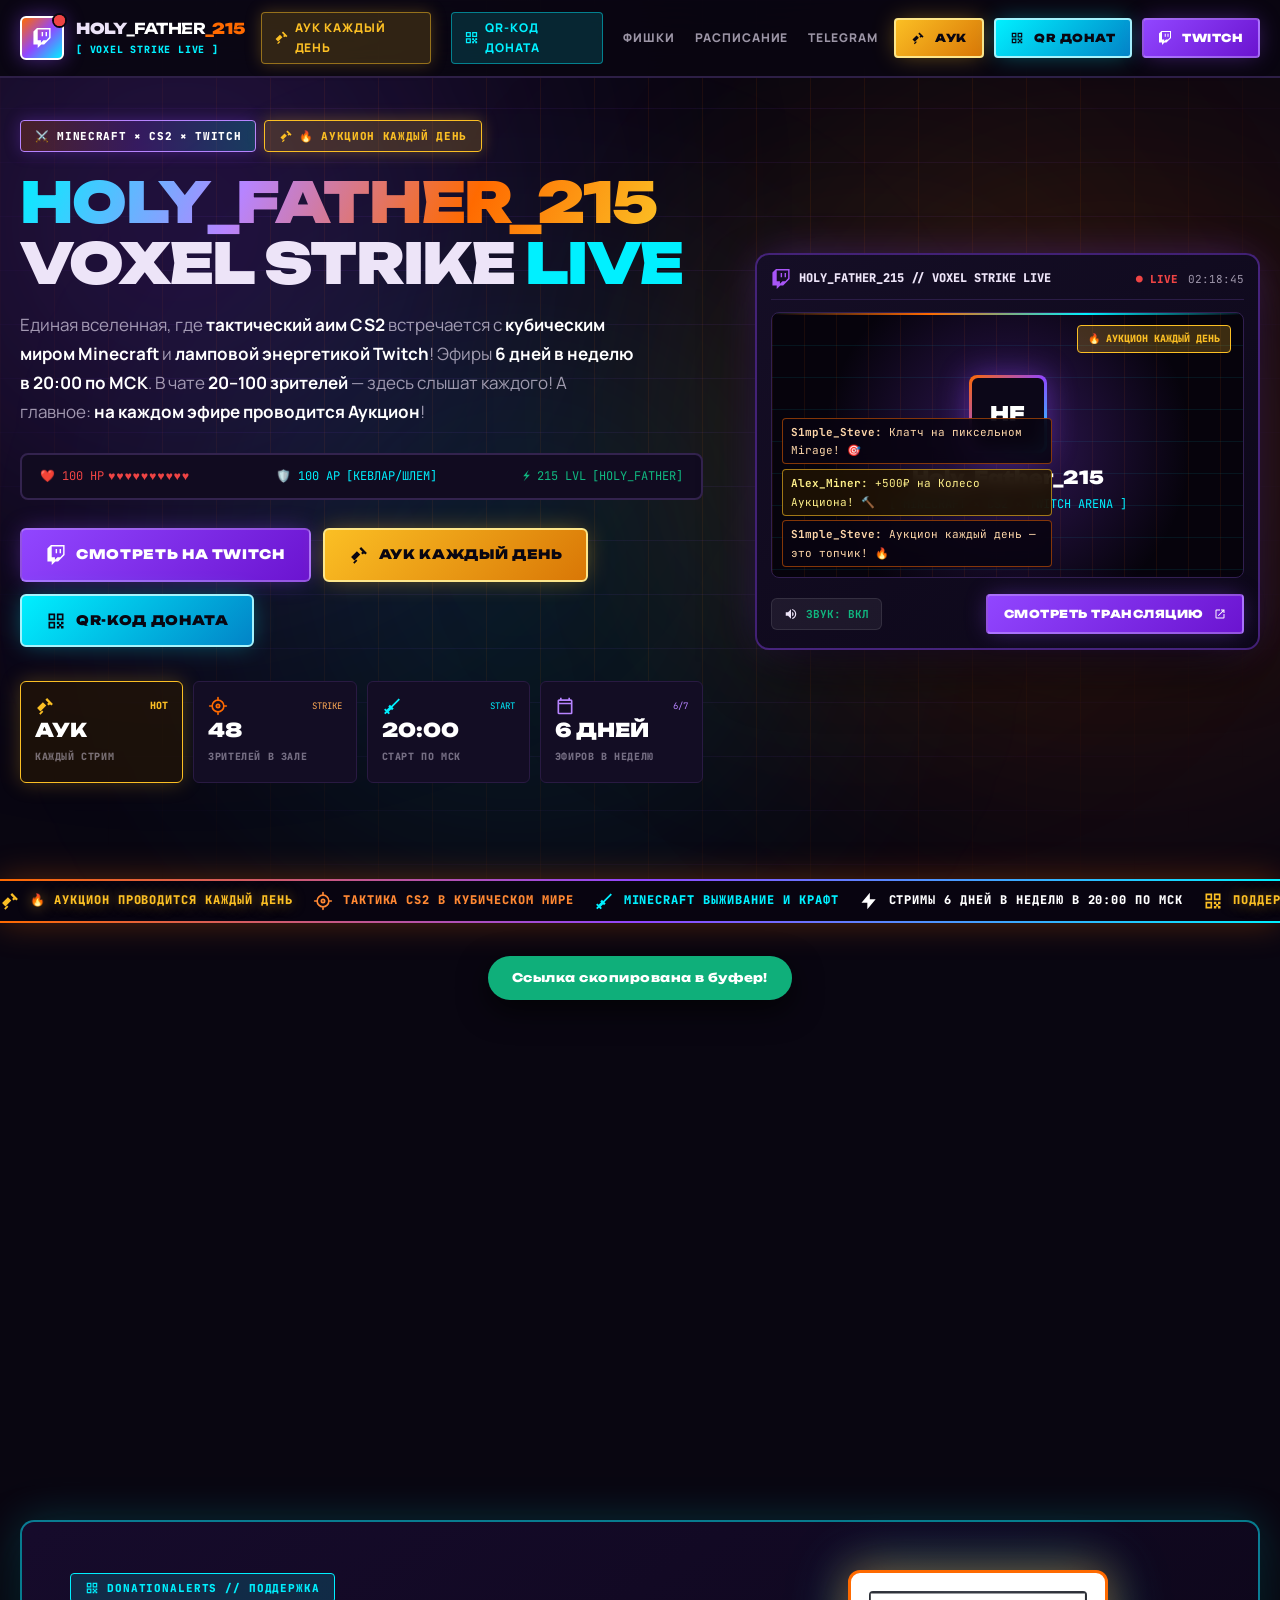
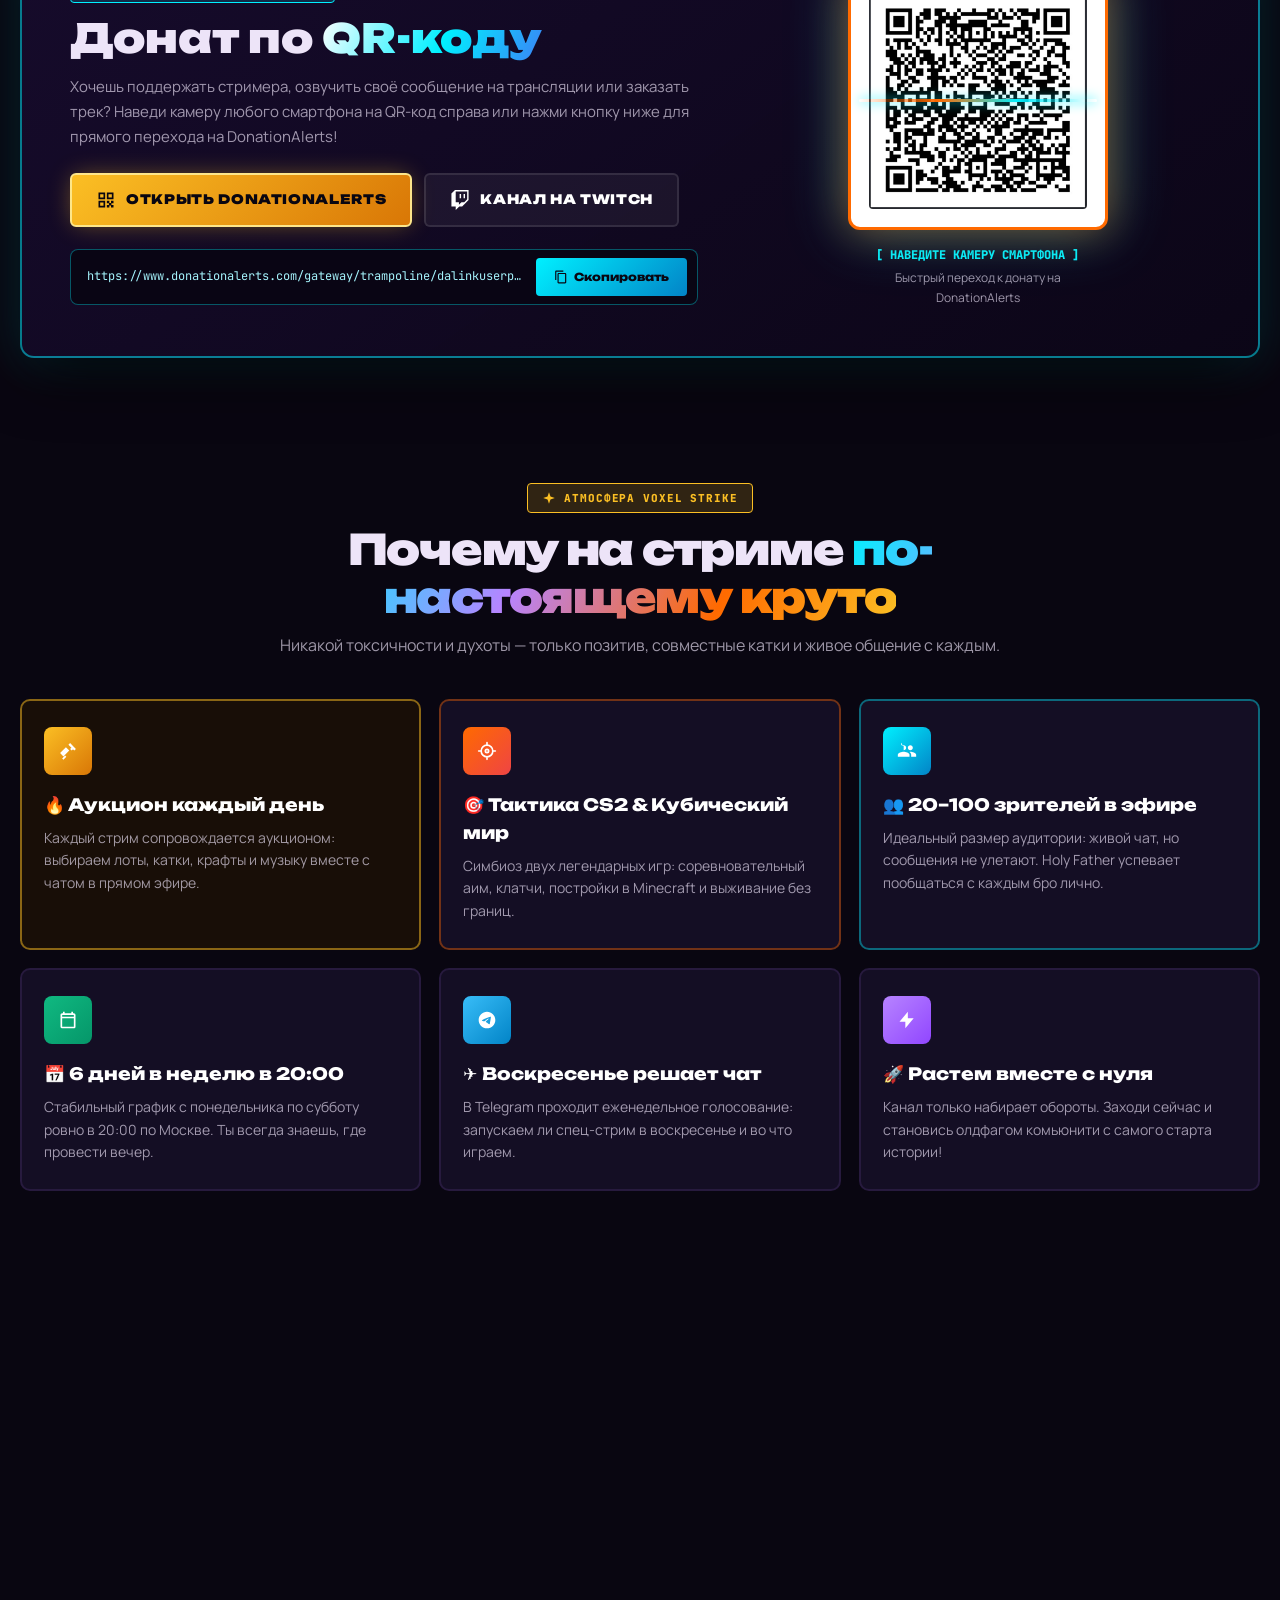
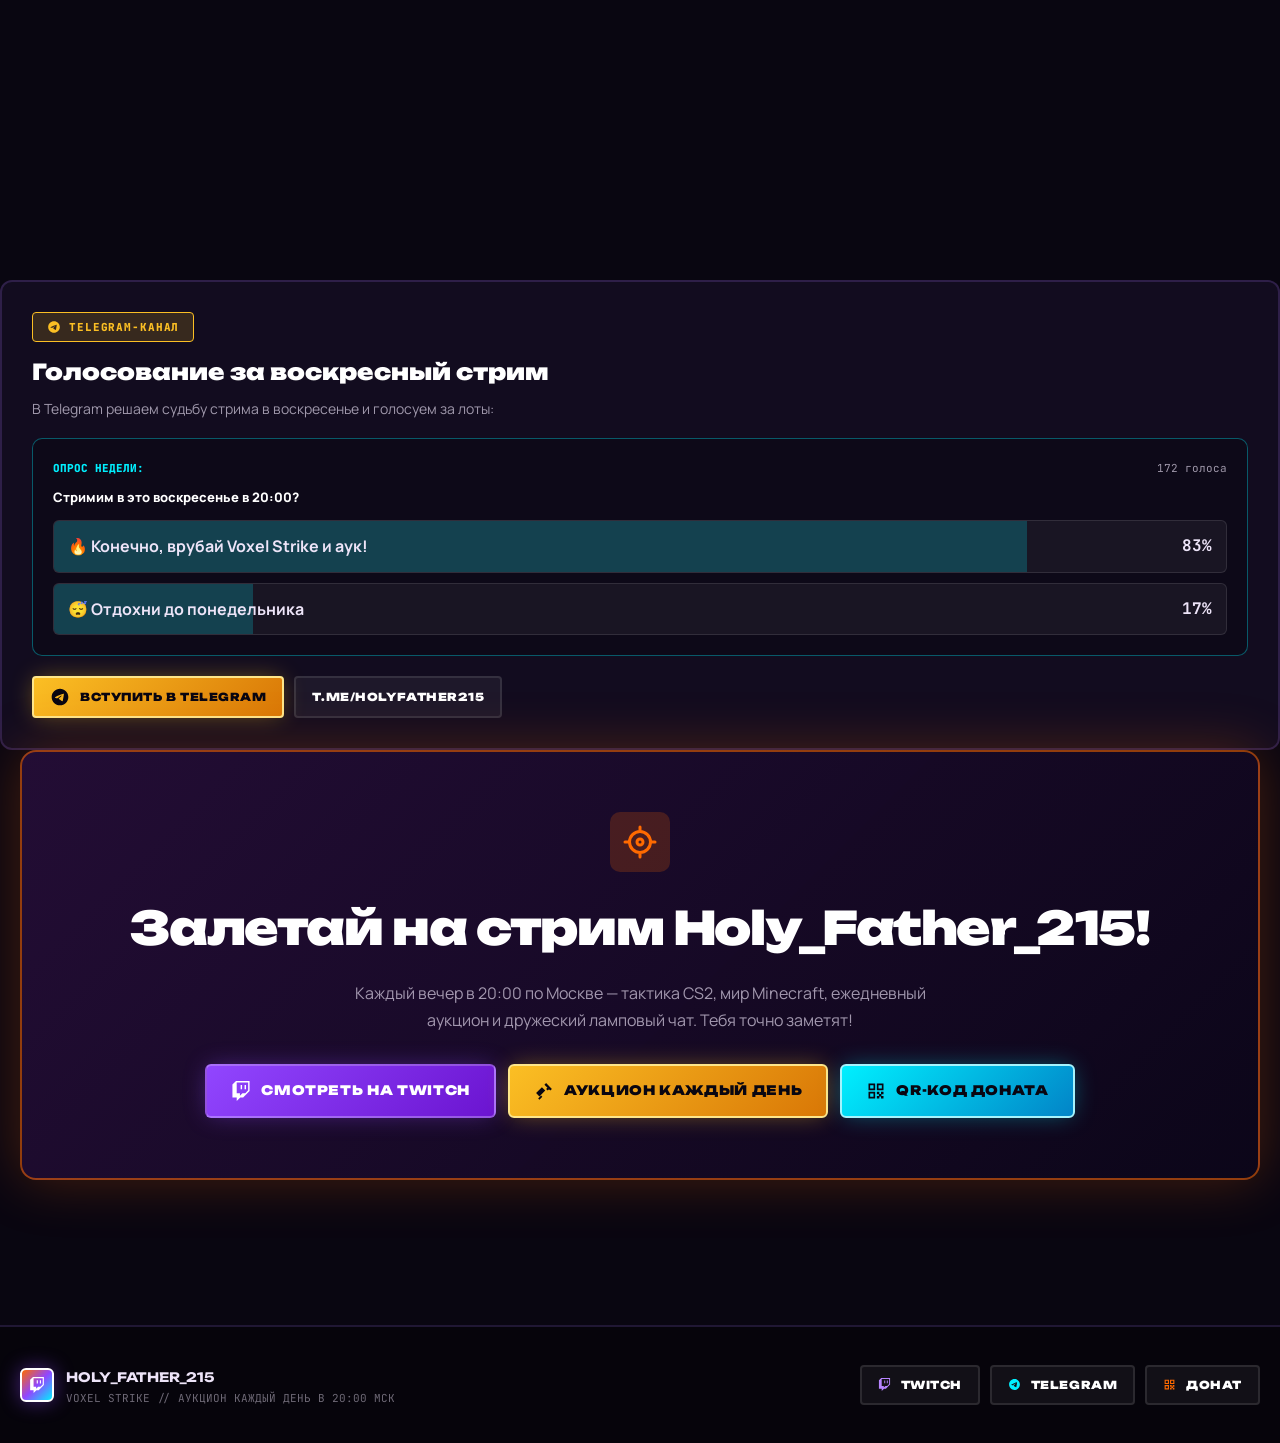
==== commit 195902d7: "feat: объединить Minecraft, CS2 и Twitch в единую тему Voxel Strike Co-authored-by: arena-agent <297" ====
--- a/holy-father-215.html
+++ b/holy-father-215.html
@@ -3,27 +3,29 @@
 <head>
 <meta charset="UTF-8" />
 <meta name="viewport" content="width=device-width, initial-scale=1.0, maximum-scale=5.0" />
-<title>HOLY_FATHER_215 — CS2 & Minecraft Стримы · Аукцион каждый день · 20:00 МСК</title>
-<meta name="description" content="Официальный игровой сайт стримера Holy_Father_215. CS2, Minecraft и ламповое общение на Twitch. Эфиры 6 дней в неделю в 20:00 по МСК. Аукцион каждый день! Донат по QR-коду." />
-<meta property="og:title" content="HOLY_FATHER_215 — CS2, Minecraft, Twitch · Аук каждый день" />
-<meta property="og:description" content="Ламповый стример: CS2, Minecraft, 20–100 зрителей в эфире, аукцион каждый день в 20:00 МСК! Сканируй QR-код для доната." />
+<title>HOLY_FATHER_215 — Voxel Strike Live (Minecraft × CS2 × Twitch)</title>
+<meta name="description" content="Официальный стрим-хаб Holy_Father_215 в единой вселенной Voxel Strike: тактика CS2, мир Minecraft и ламповый Twitch. Эфиры 6 дней в неделю в 20:00 по МСК. Аукцион каждый день! QR-код для доната." />
+<meta property="og:title" content="HOLY_FATHER_215 — Voxel Strike Live (Minecraft × CS2 × Twitch)" />
+<meta property="og:description" content="Единая вселенная Voxel Strike: CS2 тактика, кубический мир Minecraft и ламповый Twitch. Аукцион каждый день в 20:00 МСК! Сканируй QR-код." />
 <meta property="og:type" content="website" />
-<meta name="theme-color" content="#0e0a17" />
-
-<link rel="icon" href="data:image/svg+xml,%3Csvg xmlns='http://www.w3.org/2000/svg' viewBox='0 0 32 32'%3E%3Crect width='32' height='32' rx='6' fill='%239146ff'/%3E%3Cpath d='M7 6h18v14h-5l-4 4-4-4H7V6z' fill='%23fff'/%3E%3Crect x='11' y='10' width='3' height='4' fill='%239146ff'/%3E%3Crect x='18' y='10' width='3' height='4' fill='%239146ff'/%3E%3C/svg%3E" />
+<meta name="theme-color" content="#0d0918" />
+
+<link rel="icon" href="data:image/svg+xml,%3Csvg xmlns='http://www.w3.org/2000/svg' viewBox='0 0 32 32'%3E%3Crect width='32' height='32' rx='4' fill='%231b1429'/%3E%3Crect x='2' y='2' width='28' height='28' rx='3' fill='none' stroke='%23ff6a00' stroke-width='2'/%3E%3Cpath d='M8 7h16v13h-4l-4 4-4-4H8V7z' fill='%239146ff'/%3E%3Crect x='11' y='11' width='3' height='4' fill='%2300f0ff'/%3E%3Crect x='18' y='11' width='3' height='4' fill='%2300f0ff'/%3E%3C/svg%3E" />
 <link rel="preconnect" href="https://fonts.googleapis.com" />
 <link rel="preconnect" href="https://fonts.gstatic.com" crossorigin />
 <link href="https://fonts.googleapis.com/css2?family=Unbounded:wght@400;600;700;800;900&family=Manrope:wght@400;500;600;700;800&family=JetBrains+Mono:wght@500;700;800&display=swap" rel="stylesheet" />
 
 <style>
 /* =========================================================
-   RESET & GAMING DESIGN TOKENS (CS2 + MINECRAFT + TWITCH)
+   UNIFIED THEME: VOXEL STRIKE (MINECRAFT × CS2 × TWITCH)
+   Where CS2 tactics, Minecraft blockcraft and Twitch stream energy
+   merge into ONE cohesive aesthetic!
    ========================================================= */
 *, *::before, *::after { box-sizing: border-box; margin: 0; padding: 0; }
 html { scroll-behavior: smooth; -webkit-text-size-adjust: 100%; }
 body {
-  background: #0a0712;
-  color: #ede5f8;
+  background: #090611;
+  color: #ede4f8;
   font-family: "Manrope", -apple-system, BlinkMacSystemFont, "Segoe UI", Roboto, sans-serif;
   font-size: 16px;
   line-height: 1.65;
@@ -35,42 +37,39 @@
 a { color: inherit; text-decoration: none; }
 button { font: inherit; color: inherit; cursor: pointer; border: 0; background: none; }
 
-::selection { background: #9146ff; color: #ffffff; }
+::selection { background: #ff6a00; color: #ffffff; }
 ::-webkit-scrollbar { width: 8px; }
-::-webkit-scrollbar-track { background: #0c0816; }
+::-webkit-scrollbar-track { background: #0a0614; }
 ::-webkit-scrollbar-thumb {
-  background: linear-gradient(#ff6b00, #9146ff, #00f0ff);
-  border-radius: 4px;
+  background: linear-gradient(#ff6a00, #9146ff, #00f0ff);
+  border-radius: 2px;
 }
 
 :root {
-  /* TWITCH TOKENS */
-  --twitch: #9146ff;
-  --twitch-light: #af7aff;
-  --twitch-glow: rgba(145, 70, 255, 0.45);
+  /* VOXEL STRIKE UNIFIED COLOR MATRIX */
+  --vs-obsidian: #0d0818;
+  --vs-metal: #140e24;
+  --vs-card: rgba(20, 14, 34, 0.88);
+  --vs-card-hover: rgba(30, 20, 50, 0.95);
   
-  /* CS2 TACTICAL ORANGE / FIRE TOKENS */
-  --cs-orange: #ff6a00;
-  --cs-amber: #f59e0b;
-  --cs-glow: rgba(255, 106, 0, 0.45);
-  --cs-metal: #12151e;
-  --cs-border: #283042;
+  --vs-fire: #ff6a00;       /* CS2 Muzzle Flash & Bomb Fire */
+  --vs-gold: #fbbf24;       /* Minecraft Gold & Auction Gavel */
+  --vs-purple: #9146ff;     /* Twitch Glitch Neon & Nether Portal */
+  --vs-purple-l: #b784ff;
+  --vs-cyan: #00f0ff;       /* Minecraft Diamond & Tactical HUD */
+  --vs-emerald: #10b981;    /* Minecraft XP & Defuse Kit Green */
+  --vs-red: #ef4444;        /* Redstone & Critical Damage */
   
-  /* MINECRAFT PIXEL / DIAMOND / EMERALD TOKENS */
-  --mc-diamond: #00f0ff;
-  --mc-diamond-glow: rgba(0, 240, 255, 0.4);
-  --mc-emerald: #10b981;
-  --mc-gold: #fbbf24;
-  --mc-redstone: #ef4444;
-  --mc-obsidian: #181124;
-  
-  /* UI BASE */
-  --card-bg: rgba(18, 14, 28, 0.85);
-  --card-border: rgba(145, 70, 255, 0.25);
+  --vs-glow-fire: rgba(255, 106, 0, 0.45);
+  --vs-glow-purple: rgba(145, 70, 255, 0.45);
+  --vs-glow-cyan: rgba(0, 240, 255, 0.4);
+  --vs-glow-gold: rgba(251, 191, 36, 0.45);
+
   --line: rgba(255, 255, 255, 0.1);
-  --muted: rgba(237, 229, 248, 0.65);
-  --muted2: rgba(237, 229, 248, 0.45);
-  
+  --line-strong: rgba(145, 70, 255, 0.35);
+  --muted: rgba(237, 228, 248, 0.65);
+  --muted2: rgba(237, 228, 248, 0.45);
+
   --font-d: "Unbounded", system-ui, sans-serif;
   --font-m: "JetBrains Mono", monospace;
   --ease: cubic-bezier(0.16, 1, 0.3, 1);
@@ -81,70 +80,69 @@
 .display { font-family: var(--font-d); }
 .mono { font-family: var(--font-m); }
 
-/* GAMING GRADIENTS */
-.grad-twitch-cs {
-  background: linear-gradient(115deg, #af7aff 0%, #ff6a00 50%, #00f0ff 100%);
+/* UNIFIED GRADIENT TYPOGRAPHY */
+.grad-voxel-strike {
+  background: linear-gradient(115deg, #00f0ff 0%, #b784ff 35%, #ff6a00 70%, #fbbf24 100%);
   -webkit-background-clip: text; background-clip: text; color: transparent;
 }
-.grad-cs2 {
-  background: linear-gradient(115deg, #fde68a 0%, #ff6a00 60%, #ef4444 100%);
+.grad-fire {
+  background: linear-gradient(115deg, #fde68a 0%, #ff6a00 55%, #ef4444 100%);
   -webkit-background-clip: text; background-clip: text; color: transparent;
 }
 .grad-diamond {
-  background: linear-gradient(115deg, #ffffff 0%, #00f0ff 60%, #3b82f6 100%);
+  background: linear-gradient(115deg, #ffffff 0%, #00f0ff 55%, #3b82f6 100%);
   -webkit-background-clip: text; background-clip: text; color: transparent;
 }
-
-/* MINECRAFT PIXEL BORDER UTILITY */
-.mc-box {
-  background: #140f20;
-  border: 2px solid #3d2f54;
-  box-shadow: inset 2px 2px 0 rgba(255,255,255,0.1), inset -2px -2px 0 rgba(0,0,0,0.6);
-}
-
-/* CS2 TACTICAL HUD CUT-CORNER */
-.cs-cut {
-  clip-path: polygon(0 0, calc(100% - 14px) 0, 100% 14px, 100% 100%, 14px 100%, 0 calc(100% - 14px));
-}
-.cs-cut-btn {
-  clip-path: polygon(0 0, calc(100% - 10px) 0, 100% 10px, 100% 100%, 10px 100%, 0 calc(100% - 10px));
+.cyan { color: var(--vs-cyan); }
+.fire { color: var(--vs-fire); }
+.gold { color: var(--vs-gold); }
+.purple { color: var(--vs-purple-l); }
+
+/* VOXEL-TACTICAL PIXEL BORDER (Combines CS2 chamfers with Minecraft blocks) */
+.voxel-frame {
+  background: var(--vs-card);
+  border: 2px solid #2d1f46;
+  box-shadow: inset 2px 2px 0 rgba(255, 255, 255, 0.08), inset -2px -2px 0 rgba(0, 0, 0, 0.7);
+  position: relative;
+}
+.voxel-frame-gold {
+  border-color: #fbbf24;
+  box-shadow: 0 0 35px rgba(251, 191, 36, 0.25), inset 2px 2px 0 rgba(255, 255, 255, 0.15);
 }
 
 /* =========================================================
-   CINEMATIC BACKGROUND WITH VOXEL MESH & GLOW
+   ATMOSPHERIC BACKGROUND: VOXEL MATRIX & CS2 DEFUSE GLOW
    ========================================================= */
-.bg-viewport {
+.bg-stage {
   position: fixed; inset: 0; z-index: -1; overflow: hidden; pointer-events: none;
 }
-.mesh-cs-mc {
+.voxel-grid-net {
   position: absolute; inset: 0;
   background-image:
     linear-gradient(rgba(145, 70, 255, 0.08) 1px, transparent 1px),
-    linear-gradient(90deg, rgba(255, 106, 0, 0.06) 1px, transparent 1px);
-  background-size: 48px 48px;
-  mask-image: radial-gradient(circle at 50% 30%, black 40%, transparent 88%);
-  -webkit-mask-image: radial-gradient(circle at 50% 30%, black 40%, transparent 88%);
-}
-.ambient-orb {
+    linear-gradient(90deg, rgba(255, 106, 0, 0.08) 1px, transparent 1px);
+  background-size: 54px 54px;
+  mask-image: radial-gradient(circle at 50% 32%, black 45%, transparent 88%);
+  -webkit-mask-image: radial-gradient(circle at 50% 32%, black 45%, transparent 88%);
+}
+.ambient-glow {
   position: absolute; border-radius: 50%; filter: blur(140px); opacity: 0.65; will-change: transform;
 }
-.orb-twitch { width: 620px; height: 620px; left: -140px; top: -100px; background: rgba(145, 70, 255, 0.32); }
-.orb-cs { width: 560px; height: 560px; right: -120px; top: 15%; background: rgba(255, 106, 0, 0.26); }
-.orb-mc { width: 500px; height: 500px; left: 20%; bottom: 10%; background: rgba(0, 240, 255, 0.18); }
-.orb-gold { width: 440px; height: 440px; right: 15%; bottom: 30%; background: rgba(251, 191, 36, 0.16); }
+.glow-nether { width: 640px; height: 640px; left: -140px; top: -100px; background: rgba(145, 70, 255, 0.32); }
+.glow-blaze { width: 580px; height: 580px; right: -120px; top: 18%; background: rgba(255, 106, 0, 0.26); }
+.glow-diamond { width: 520px; height: 520px; left: 20%; bottom: 8%; background: rgba(0, 240, 255, 0.18); }
+.glow-gold { width: 440px; height: 440px; right: 15%; bottom: 30%; background: rgba(251, 191, 36, 0.16); }
 
 /* =========================================================
-   KEYFRAMES & ANIMATIONS
+   ANIMATIONS & KEYFRAMES
    ========================================================= */
-@keyframes hud-float { 0%, 100% { transform: translateY(0); } 50% { transform: translateY(-12px); } }
+@keyframes float-gentle { 0%, 100% { transform: translateY(0); } 50% { transform: translateY(-10px); } }
 @keyframes scan-laser { 0% { top: 0; opacity: 0.9; } 50% { opacity: 1; } 100% { top: 100%; opacity: 0.9; } }
-@keyframes dot-blink { 0%, 100% { opacity: 1; } 50% { opacity: 0.3; } }
 @keyframes dot-ping { 0% { transform: scale(0.9); opacity: 0.9; } 100% { transform: scale(2.2); opacity: 0; } }
-@keyframes marquee-anim { 0% { transform: translateX(0); } 100% { transform: translateX(-50%); } }
-@keyframes glow-pulse { 0%, 100% { box-shadow: 0 0 25px rgba(251, 191, 36, 0.35); } 50% { box-shadow: 0 0 45px rgba(255, 106, 0, 0.55); } }
-
-.anim-marquee { animation: marquee-anim 28s linear infinite; }
-.anim-float { animation: hud-float 6s ease-in-out infinite; }
+@keyframes marquee-run { 0% { transform: translateX(0); } 100% { transform: translateX(-50%); } }
+
+.anim-float { animation: float-gentle 6s ease-in-out infinite; }
+.anim-marquee { animation: marquee-run 30s linear infinite; }
 
 /* REVEAL ON SCROLL */
 .reveal {
@@ -158,42 +156,42 @@
 }
 
 /* =========================================================
-   TOP NAVIGATION BAR (CS2 + TWITCH + MINECRAFT)
+   NAVIGATION (VOXEL STRIKE LIVE HUD)
    ========================================================= */
 .nav {
   position: fixed; inset: 0 0 auto; z-index: 100;
-  background: rgba(10, 7, 18, 0.88); backdrop-filter: blur(20px); -webkit-backdrop-filter: blur(20px);
-  border-bottom: 2px solid rgba(145, 70, 255, 0.3);
+  background: rgba(9, 6, 17, 0.9); backdrop-filter: blur(20px); -webkit-backdrop-filter: blur(20px);
+  border-bottom: 2px solid #2d1f46;
   transition: all 0.3s var(--ease);
 }
 .nav-inner {
   display: flex; align-items: center; justify-content: space-between; padding: 12px 0; gap: 16px;
 }
-.brand-hud {
+.brand-box {
   display: flex; align-items: center; gap: 12px; font-family: var(--font-d); font-weight: 900;
 }
-.brand-avatar-box {
+.brand-cube {
   position: relative; width: 44px; height: 44px;
-  background: linear-gradient(135deg, #ff6a00, #9146ff 60%, #00f0ff);
-  border: 2px solid #fff; border-radius: 8px; display: grid; place-items: center; color: #fff;
-  box-shadow: 0 0 20px var(--twitch-glow);
-}
-.brand-avatar-box .live-dot {
+  background: linear-gradient(135deg, #ff6a00 0%, #9146ff 50%, #00f0ff 100%);
+  border: 2px solid #fff; border-radius: 6px; display: grid; place-items: center; color: #fff;
+  box-shadow: 0 0 20px var(--vs-glow-purple);
+}
+.brand-cube .live-ping {
   position: absolute; top: -3px; right: -3px; width: 11px; height: 11px; border-radius: 50%;
-  background: #ef4444; box-shadow: 0 0 0 2px #0a0712;
-}
-.brand-avatar-box .live-dot::after {
+  background: #ef4444; box-shadow: 0 0 0 2px #090611;
+}
+.brand-cube .live-ping::after {
   content: ''; position: absolute; inset: 0; border-radius: 50%;
   background: #ef4444; animation: dot-ping 1.8s infinite;
 }
-.brand-title-wrap { display: flex; flex-direction: column; }
+.brand-text-col { display: flex; flex-direction: column; }
 .brand-title {
   font-size: 15px; font-weight: 900; letter-spacing: -0.02em; text-transform: uppercase;
 }
 .brand-title b { color: #fff; }
-.brand-title span { color: var(--cs-orange); }
-.brand-sub {
-  font-family: var(--font-m); font-size: 10px; font-weight: 700; color: #00f0ff; letter-spacing: 0.08em;
+.brand-title span { color: var(--vs-fire); }
+.brand-meta {
+  font-family: var(--font-m); font-size: 10px; font-weight: 800; color: #00f0ff; letter-spacing: 0.08em;
 }
 
 .nav-links { display: none; align-items: center; gap: 20px; }
@@ -204,130 +202,117 @@
 }
 .nav-links a:hover { color: #fff; transform: translateY(-1px); }
 
-.nav-pill-gold {
+.nav-link-auc {
   color: #fbbf24 !important; background: rgba(251, 191, 36, 0.16);
-  border: 1px solid rgba(251, 191, 36, 0.5); padding: 5px 12px; border-radius: 6px;
+  border: 1px solid rgba(251, 191, 36, 0.5); padding: 5px 12px; border-radius: 4px;
   box-shadow: 0 0 16px rgba(251, 191, 36, 0.25);
 }
-.nav-pill-gold:hover { background: rgba(251, 191, 36, 0.3); border-color: #fbbf24; }
-
-.nav-pill-qr {
+.nav-link-auc:hover { background: rgba(251, 191, 36, 0.3); border-color: #fbbf24; }
+
+.nav-link-qr {
   color: #00f0ff !important; background: rgba(0, 240, 255, 0.14);
-  border: 1px solid rgba(0, 240, 255, 0.4); padding: 5px 12px; border-radius: 6px;
-}
-.nav-pill-qr:hover { background: rgba(0, 240, 255, 0.25); border-color: #00f0ff; }
+  border: 1px solid rgba(0, 240, 255, 0.45); padding: 5px 12px; border-radius: 4px;
+}
+.nav-link-qr:hover { background: rgba(0, 240, 255, 0.25); border-color: #00f0ff; }
 
 .nav-actions { display: flex; align-items: center; gap: 10px; }
-.mobile-toggle-btn {
+.mobile-btn {
   display: none; background: rgba(255, 255, 255, 0.08);
   border: 1px solid var(--line); border-radius: 6px; padding: 8px;
 }
 @media (min-width: 980px) {
   .nav-links { display: flex; }
-  .mobile-toggle-btn { display: none; }
+  .mobile-btn { display: none; }
 }
 @media (max-width: 979px) {
-  .mobile-toggle-btn { display: grid; place-items: center; }
-}
-
-/* MOBILE DRAWER */
-.mobile-nav {
-  position: fixed; inset: 0; background: rgba(10, 7, 18, 0.98); backdrop-filter: blur(28px);
-  z-index: 99; display: none; flex-direction: column; padding: 84px 20px 32px; gap: 14px;
-}
-.mobile-nav.open { display: flex; }
-.mobile-nav a {
-  font-family: var(--font-d); font-size: 14px; font-weight: 800; padding: 14px 18px; border-radius: 8px;
+  .mobile-btn { display: grid; place-items: center; }
+}
+
+/* MOBILE NAV */
+.mobile-drawer {
+  position: fixed; inset: 0; background: rgba(9, 6, 17, 0.98); backdrop-filter: blur(28px);
+  z-index: 99; display: none; flex-direction: column; padding: 84px 20px 32px; gap: 12px;
+}
+.mobile-drawer.open { display: flex; }
+.mobile-drawer a {
+  font-family: var(--font-d); font-size: 14px; font-weight: 800; padding: 14px 18px; border-radius: 6px;
   background: rgba(255, 255, 255, 0.04); border: 1px solid var(--line);
   display: flex; align-items: center; gap: 12px;
 }
-.mobile-nav a.gold {
+.mobile-drawer a.auc-gold {
   background: rgba(251, 191, 36, 0.16); border-color: #fbbf24; color: #fbbf24;
 }
 
 /* =========================================================
-   BUTTONS (GAMING CS2 / MINECRAFT STYLE)
+   VOXEL BUTTONS
    ========================================================= */
 .btn {
   position: relative; display: inline-flex; align-items: center; justify-content: center; gap: 10px;
   padding: 14px 24px; font-family: var(--font-d); font-size: 13px; font-weight: 900;
   letter-spacing: 0.05em; text-transform: uppercase; transition: all 0.25s var(--ease);
-  overflow: hidden; white-space: nowrap; border-radius: 8px;
+  overflow: hidden; white-space: nowrap; border-radius: 6px;
 }
 .btn:hover { transform: translateY(-2px); }
 .btn:active { transform: translateY(0); }
-.btn-sm { padding: 9px 16px; font-size: 11px; border-radius: 6px; }
-
-.btn-twitch {
-  background: linear-gradient(135deg, #9146ff, #7928ca); color: #fff;
-  box-shadow: 0 0 25px -4px var(--twitch-glow); border: 2px solid rgba(255, 255, 255, 0.25);
-}
-.btn-twitch:hover {
-  background: linear-gradient(135deg, #a25fff, #8f3fe6); box-shadow: 0 0 35px var(--twitch-glow);
-}
-
-.btn-cs {
-  background: linear-gradient(135deg, #ff6a00, #d95300); color: #fff;
-  box-shadow: 0 0 25px -4px var(--cs-glow); border: 2px solid #ffa05c;
-}
-.btn-cs:hover {
-  background: linear-gradient(135deg, #ff7e24, #ff6a00); box-shadow: 0 0 35px var(--cs-glow);
-}
-
-.btn-gold {
-  background: linear-gradient(135deg, #fbbf24, #d97706); color: #0a0712; font-weight: 900;
-  box-shadow: 0 0 25px -4px rgba(251, 191, 36, 0.45); border: 2px solid #fde68a;
-}
-.btn-gold:hover {
-  background: linear-gradient(135deg, #fde68a, #fbbf24); box-shadow: 0 0 35px rgba(251, 191, 36, 0.6);
-}
-
-.btn-diamond {
-  background: linear-gradient(135deg, #00f0ff, #0284c7); color: #0a0712; font-weight: 900;
-  box-shadow: 0 0 25px -4px var(--mc-diamond-glow); border: 2px solid #a5f3fc;
-}
-.btn-diamond:hover {
-  background: linear-gradient(135deg, #a5f3fc, #00f0ff); box-shadow: 0 0 35px var(--mc-diamond-glow);
-}
-
-.btn-ghost {
+.btn-sm { padding: 9px 16px; font-size: 11px; border-radius: 4px; }
+
+.btn-twitch-vs {
+  background: linear-gradient(135deg, #9146ff, #6b14d0); color: #fff;
+  box-shadow: 0 0 25px -4px var(--vs-glow-purple); border: 2px solid rgba(255, 255, 255, 0.25);
+}
+.btn-twitch-vs:hover {
+  background: linear-gradient(135deg, #a25fff, #8129e6); box-shadow: 0 0 35px var(--vs-glow-purple);
+}
+
+.btn-gold-vs {
+  background: linear-gradient(135deg, #fbbf24, #d97706); color: #090611; font-weight: 900;
+  box-shadow: 0 0 25px -4px var(--vs-glow-gold); border: 2px solid #fde68a;
+}
+.btn-gold-vs:hover {
+  background: linear-gradient(135deg, #fde68a, #fbbf24); box-shadow: 0 0 35px var(--vs-glow-gold);
+}
+
+.btn-cyan-vs {
+  background: linear-gradient(135deg, #00f0ff, #0284c7); color: #090611; font-weight: 900;
+  box-shadow: 0 0 25px -4px var(--vs-glow-cyan); border: 2px solid #a5f3fc;
+}
+.btn-cyan-vs:hover {
+  background: linear-gradient(135deg, #a5f3fc, #00f0ff); box-shadow: 0 0 35px var(--vs-glow-cyan);
+}
+
+.btn-ghost-vs {
   background: rgba(255, 255, 255, 0.05); border: 2px solid var(--line); color: #fff;
 }
-.btn-ghost:hover {
+.btn-ghost-vs:hover {
   background: rgba(255, 255, 255, 0.12); border-color: rgba(255, 255, 255, 0.3);
 }
 
 /* =========================================================
-   HERO SECTION (CS2 HUD + MINECRAFT BLOCKS + TWITCH)
+   HERO: VOXEL STRIKE ARENA (MINECRAFT × CS2 × TWITCH)
    ========================================================= */
 .hero { padding: 120px 0 60px; position: relative; }
 .hero-grid {
   display: grid; grid-template-columns: 1fr; gap: 40px; align-items: center;
 }
 @media (min-width: 1040px) {
-  .hero-grid { grid-template-columns: 1.15fr 0.85fr; gap: 50px; }
-}
-
-.game-badges-row {
+  .hero-grid { grid-template-columns: 1.15fr 0.85fr; gap: 52px; }
+}
+
+.hero-tag-row {
   display: flex; flex-wrap: wrap; gap: 8px; margin-bottom: 20px;
 }
-.badge-tag {
-  display: inline-flex; align-items: center; gap: 6px; padding: 6px 14px; border-radius: 6px;
+.v-tag {
+  display: inline-flex; align-items: center; gap: 6px; padding: 6px 14px; border-radius: 4px;
   font-size: 11px; font-weight: 800; letter-spacing: 0.06em; text-transform: uppercase;
   font-family: var(--font-m);
 }
-.tag-cs {
-  background: rgba(255, 106, 0, 0.16); border: 1px solid rgba(255, 106, 0, 0.5); color: #ff8833;
-}
-.tag-mc {
-  background: rgba(0, 240, 255, 0.15); border: 1px solid rgba(0, 240, 255, 0.45); color: #00f0ff;
-}
-.tag-twitch {
-  background: rgba(145, 70, 255, 0.16); border: 1px solid rgba(145, 70, 255, 0.5); color: #af7aff;
-}
-.tag-auc {
+.v-tag-main {
+  background: linear-gradient(90deg, rgba(255, 106, 0, 0.2), rgba(145, 70, 255, 0.2), rgba(0, 240, 255, 0.2));
+  border: 1px solid #b784ff; color: #fff; box-shadow: 0 0 16px rgba(145, 70, 255, 0.3);
+}
+.v-tag-auc {
   background: rgba(251, 191, 36, 0.18); border: 1px solid #fbbf24; color: #fbbf24;
-  box-shadow: 0 0 16px rgba(251, 191, 36, 0.25);
+  box-shadow: 0 0 16px rgba(251, 191, 36, 0.3);
 }
 
 .hero h1 {
@@ -336,415 +321,390 @@
 }
 .hero p.lead {
   font-size: clamp(15px, 1.8vw, 17px); line-height: 1.7; color: var(--muted);
-  max-width: 620px; margin-bottom: 30px;
+  max-width: 620px; margin-bottom: 26px;
 }
 .hero p.lead b { color: #fff; }
+
+/* UNIFIED MINECRAFT HP & CS2 ARMOR BAR */
+.player-status-hud {
+  background: #110b20; border: 2px solid #33234e; border-radius: 8px;
+  padding: 12px 18px; margin-bottom: 28px;
+}
+.hud-bars-row {
+  display: flex; flex-wrap: wrap; align-items: center; justify-content: space-between; gap: 14px;
+}
+.hearts-row {
+  display: flex; align-items: center; gap: 4px; font-family: var(--font-m); font-size: 12px; color: #ef4444;
+}
+.armor-row {
+  display: flex; align-items: center; gap: 6px; font-family: var(--font-m); font-size: 12px; color: #00f0ff;
+}
+.xp-level-row {
+  display: flex; align-items: center; gap: 6px; font-family: var(--font-m); font-size: 12px; color: #10b981;
+}
 
 .hero-cta-row {
   display: flex; flex-wrap: wrap; align-items: center; gap: 12px; margin-bottom: 34px;
 }
 
-/* MINECRAFT XP BAR AT HERO STATS */
-.mc-xp-container {
-  background: rgba(18, 14, 28, 0.85); border: 2px solid #3d2f54; border-radius: 10px;
-  padding: 14px 18px; margin-bottom: 24px; position: relative;
-}
-.mc-xp-head {
-  display: flex; align-items: center; justify-content: space-between; font-size: 11px;
-  font-family: var(--font-m); font-weight: 700; color: #a5b4fc; margin-bottom: 8px;
-}
-.mc-xp-bar {
-  height: 10px; background: #0c0816; border: 1px solid #2e2440; border-radius: 3px;
-  overflow: hidden; position: relative;
-}
-.mc-xp-fill {
-  height: 100%; width: 78%;
-  background: linear-gradient(90deg, #10b981, #00f0ff);
-  box-shadow: 0 0 12px rgba(0, 240, 255, 0.6);
-}
-.mc-lvl-num {
-  position: absolute; left: 50%; top: -8px; transform: translateX(-50%);
-  background: #000; border: 1px solid #10b981; color: #10b981;
-  font-family: var(--font-m); font-size: 11px; font-weight: 900; padding: 0 6px; border-radius: 4px;
-}
-
-/* STATS GRID (CS2 + MC + TWITCH STATS) */
-.hud-stats-grid {
+/* UNIFIED STATS CARDS */
+.hud-grid-4 {
   display: grid; grid-template-columns: repeat(2, 1fr); gap: 10px;
 }
 @media (min-width: 540px) {
-  .hud-stats-grid { grid-template-columns: repeat(4, 1fr); }
-}
-.hud-card {
-  background: var(--cs-metal); border: 1px solid var(--cs-border); border-radius: 8px;
+  .hud-grid-4 { grid-template-columns: repeat(4, 1fr); }
+}
+.hud-metric {
+  background: #130d24; border: 1.5px solid #291a42; border-radius: 6px;
   padding: 14px; position: relative; transition: all 0.2s var(--ease);
 }
-.hud-card:hover {
+.hud-metric:hover {
   border-color: #ff6a00; transform: translateY(-2px);
-  box-shadow: 0 8px 20px -6px var(--cs-glow);
-}
-.hud-card.gold-glow {
-  border-color: #fbbf24; background: rgba(38, 24, 8, 0.7);
-  box-shadow: 0 0 20px rgba(251, 191, 36, 0.2);
-}
-.hud-card-top {
+  box-shadow: 0 8px 20px -6px var(--vs-glow-fire);
+}
+.hud-metric.gold-hot {
+  border-color: #fbbf24; background: rgba(36, 22, 6, 0.7);
+  box-shadow: 0 0 20px rgba(251, 191, 36, 0.25);
+}
+.hud-metric-top {
   display: flex; align-items: center; justify-content: space-between; margin-bottom: 4px;
 }
-.hud-card b {
+.hud-metric b {
   display: block; font-family: var(--font-d); font-size: 19px; font-weight: 900; line-height: 1.1; color: #fff;
 }
-.hud-card small {
-  font-family: var(--font-m); font-size: 10px; font-weight: 700; text-transform: uppercase;
+.hud-metric small {
+  font-family: var(--font-m); font-size: 10px; font-weight: 800; text-transform: uppercase;
   color: var(--muted2); letter-spacing: 0.06em;
 }
 
 /* =========================================================
-   STREAM PLAYER (SWITCHABLE MODES: CS2, MINECRAFT, TWITCH)
+   STREAM PLAYER: UNIFIED VOXEL STRIKE LIVE DISPLAY
    ========================================================= */
-.stream-hud-box {
-  background: linear-gradient(145deg, #130e22, #0d0918);
-  border: 2px solid rgba(145, 70, 255, 0.35); border-radius: 16px; padding: 14px;
-  box-shadow: 0 24px 60px -12px rgba(0, 0, 0, 0.8), 0 0 45px -10px var(--twitch-glow);
+.unified-stream-box {
+  background: linear-gradient(145deg, #150e26, #0c0718);
+  border: 2px solid rgba(145, 70, 255, 0.4); border-radius: 14px; padding: 14px;
+  box-shadow: 0 24px 60px -12px rgba(0, 0, 0, 0.8), 0 0 45px -10px var(--vs-glow-purple);
   position: relative;
 }
-.stream-hud-tabs {
-  display: flex; gap: 6px; padding-bottom: 10px; border-bottom: 1px solid var(--line);
-}
-.stream-tab-btn {
-  padding: 6px 12px; font-family: var(--font-m); font-size: 11px; font-weight: 800;
-  border-radius: 6px; background: rgba(255, 255, 255, 0.05); border: 1px solid var(--line);
-  color: var(--muted); cursor: pointer; transition: all 0.2s; display: flex; align-items: center; gap: 6px;
-}
-.stream-tab-btn:hover { color: #fff; background: rgba(255, 255, 255, 0.1); }
-.stream-tab-btn.active {
-  background: rgba(145, 70, 255, 0.25); border-color: #af7aff; color: #fff;
-}
-.stream-tab-btn.active.cs {
-  background: rgba(255, 106, 0, 0.25); border-color: #ff8833; color: #ffaa55;
-}
-.stream-tab-btn.active.mc {
-  background: rgba(0, 240, 255, 0.2); border-color: #00f0ff; color: #00f0ff;
-}
-
-.player-viewport {
-  position: relative; border-radius: 10px; aspect-ratio: 16/9; overflow: hidden;
+.stream-hud-header {
+  display: flex; align-items: center; justify-content: space-between; padding-bottom: 10px;
+  border-bottom: 1.5px solid #2b1c46;
+}
+.stream-hud-title {
+  display: flex; align-items: center; gap: 8px; font-family: var(--font-m); font-size: 12px; font-weight: 800;
+}
+
+.unified-screen {
+  position: relative; border-radius: 8px; aspect-ratio: 16/9; overflow: hidden;
   background: #06030c; margin: 12px 0; display: flex; flex-direction: column;
-  justify-content: space-between; border: 1px solid #2e2246;
-}
-.player-viewport .screen-layer {
+  justify-content: space-between; border: 1.5px solid #311f50;
+}
+.unified-screen .voxel-scene-bg {
   position: absolute; inset: 0;
   background:
-    radial-gradient(circle at 50% 50%, rgba(145, 70, 255, 0.25) 0%, transparent 70%),
-    linear-gradient(rgba(0, 240, 255, 0.06) 1px, transparent 1px),
-    linear-gradient(90deg, rgba(255, 106, 0, 0.06) 1px, transparent 1px);
+    radial-gradient(circle at 50% 50%, rgba(145, 70, 255, 0.3) 0%, transparent 68%),
+    linear-gradient(rgba(0, 240, 255, 0.08) 1px, transparent 1px),
+    linear-gradient(90deg, rgba(255, 106, 0, 0.08) 1px, transparent 1px);
   background-size: 100% 100%, 32px 32px, 32px 32px;
 }
-.player-scanline {
+.screen-laser-beam {
   position: absolute; left: 0; right: 0; height: 2px;
   background: linear-gradient(90deg, transparent, #ff6a00, #00f0ff, transparent);
   animation: scan-laser 4s linear infinite; pointer-events: none;
 }
-.stream-center-card {
+
+/* CROSSHAIR & CUBIC AVATAR */
+.stream-center-avatar {
   position: relative; z-index: 2; display: flex; flex-direction: column;
   align-items: center; justify-content: center; height: 100%; padding: 16px; text-align: center;
 }
-.avatar-hud-ring {
-  width: 76px; height: 76px; border-radius: 12px; margin-bottom: 10px;
-  background: linear-gradient(135deg, #ff6a00, #9146ff, #00f0ff);
-  padding: 3px; box-shadow: 0 0 30px var(--twitch-glow);
-}
-.avatar-hud-inner {
-  width: 100%; height: 100%; border-radius: 9px; background: #0c0818;
+.voxel-avatar-cube {
+  width: 78px; height: 78px; border-radius: 8px; margin-bottom: 10px;
+  background: linear-gradient(135deg, #ff6a00, #9146ff 50%, #00f0ff);
+  padding: 3px; box-shadow: 0 0 30px var(--vs-glow-purple);
+}
+.voxel-avatar-inner {
+  width: 100%; height: 100%; border-radius: 6px; background: #0c0718;
   display: grid; place-items: center; font-family: var(--font-d); font-weight: 900;
   font-size: 20px; color: #fff;
 }
-.hud-chip-top {
+.hud-auc-pill {
   position: absolute; top: 12px; right: 12px; padding: 5px 10px; border-radius: 4px;
   font-size: 10px; font-weight: 800; font-family: var(--font-m);
-  background: rgba(251, 191, 36, 0.2); border: 1px solid #fbbf24; color: #fbbf24;
-}
-.hud-chat-box {
+  background: rgba(251, 191, 36, 0.22); border: 1px solid #fbbf24; color: #fbbf24;
+}
+
+/* UNIFIED CHAT (CS2 TACTICAL + MC BLOCKS + TWITCH) */
+.stream-live-chat {
   position: absolute; bottom: 10px; left: 10px; display: flex; flex-direction: column;
-  gap: 5px; max-width: 260px; z-index: 3; pointer-events: none;
-}
-.hud-chat-line {
-  font-size: 11px; font-family: var(--font-m); background: rgba(8, 4, 16, 0.85);
+  gap: 5px; max-width: 270px; z-index: 3; pointer-events: none;
+}
+.chat-pill {
+  font-size: 11px; font-family: var(--font-m); background: rgba(8, 4, 16, 0.88);
   backdrop-filter: blur(8px); padding: 4px 8px; border-radius: 4px;
-  border: 1px solid rgba(255, 255, 255, 0.08);
-}
-.hud-chat-line.cs-chat { border-color: rgba(255, 106, 0, 0.4); color: #fed7aa; }
-.hud-chat-line.mc-chat { border-color: rgba(0, 240, 255, 0.4); color: #cffafe; }
-.hud-chat-line.auc-chat { border-color: rgba(251, 191, 36, 0.5); color: #fef08a; }
-
-.stream-hud-bottom {
+  border: 1px solid rgba(255, 255, 255, 0.1);
+}
+.chat-pill.auc { border-color: rgba(251, 191, 36, 0.6); color: #fef08a; background: rgba(30, 18, 4, 0.9); }
+.chat-pill.cs { border-color: rgba(255, 106, 0, 0.5); color: #fed7aa; }
+.chat-pill.mc { border-color: rgba(0, 240, 255, 0.5); color: #cffafe; }
+
+.stream-hud-controls {
   display: flex; align-items: center; justify-content: space-between; padding-top: 4px; gap: 10px;
 }
 
 /* =========================================================
-   TICKER RUNNING STRIP (CS2 / MC / TWITCH ALERTS)
+   TICKER RUNNING STRIP
    ========================================================= */
-.ticker-gaming {
+.ticker-vs {
   background: linear-gradient(90deg, #ff6a00, #9146ff, #00f0ff);
   padding: 2px 0; margin: 36px 0; box-shadow: 0 0 35px rgba(255, 106, 0, 0.3);
 }
-.ticker-dark {
-  background: #090514; padding: 10px 0; overflow: hidden; display: flex;
-}
-.ticker-content { display: flex; gap: 40px; white-space: nowrap; }
-.tick-unit {
+.ticker-vs-inner { background: #080410; padding: 10px 0; overflow: hidden; display: flex; }
+.ticker-items { display: flex; gap: 40px; white-space: nowrap; }
+.t-badge {
   display: inline-flex; align-items: center; gap: 10px; font-family: var(--font-m);
   font-size: 12px; font-weight: 800; text-transform: uppercase; letter-spacing: 0.08em; color: #fff;
 }
-.tick-unit.cs { color: #ff8833; }
-.tick-unit.mc { color: #00f0ff; }
-.tick-unit.auc { color: #fbbf24; text-shadow: 0 0 14px rgba(251, 191, 36, 0.5); }
+.t-badge.gold { color: #fbbf24; text-shadow: 0 0 14px rgba(251, 191, 36, 0.5); }
+.t-badge.fire { color: #ff8833; }
+.t-badge.diamond { color: #00f0ff; }
 
 /* =========================================================
    SECTION HEADINGS
    ========================================================= */
-.sec-title-wrap { text-align: center; max-width: 720px; margin: 0 auto 40px; }
-.sec-tag {
-  display: inline-flex; align-items: center; gap: 8px; padding: 5px 14px; border-radius: 6px;
+.sec-head-vs { text-align: center; max-width: 720px; margin: 0 auto 40px; }
+.sec-pill-vs {
+  display: inline-flex; align-items: center; gap: 8px; padding: 5px 14px; border-radius: 4px;
   font-size: 11px; font-weight: 800; letter-spacing: 0.08em; text-transform: uppercase;
   font-family: var(--font-m); margin-bottom: 12px;
 }
-.sec-tag.gold { background: rgba(251, 191, 36, 0.15); border: 1px solid #fbbf24; color: #fbbf24; }
-.sec-tag.diamond { background: rgba(0, 240, 255, 0.14); border: 1px solid #00f0ff; color: #00f0ff; }
-.sec-tag.orange { background: rgba(255, 106, 0, 0.16); border: 1px solid #ff6a00; color: #ff8833; }
-
-.sec-title-wrap h2 {
+.sec-pill-vs.gold { background: rgba(251, 191, 36, 0.16); border: 1px solid #fbbf24; color: #fbbf24; }
+.sec-pill-vs.diamond { background: rgba(0, 240, 255, 0.14); border: 1px solid #00f0ff; color: #00f0ff; }
+
+.sec-head-vs h2 {
   font-family: var(--font-d); font-size: clamp(26px, 3.8vw, 42px); font-weight: 900;
   letter-spacing: -0.03em; line-height: 1.15; margin-bottom: 12px;
 }
-.sec-title-wrap p { font-size: 16px; color: var(--muted); line-height: 1.6; }
+.sec-head-vs p { font-size: 16px; color: var(--muted); line-height: 1.6; }
 
 /* =========================================================
-   1) ПЛАШКА: АУКЦИОН ПРОВОДИТСЯ КАЖДЫЙ ДЕНЬ (CS2 CASE / MC CHEST VIBE)
+   1) ПЛАШКА: АУКЦИОН ПРОВОДИТСЯ КАЖДЫЙ ДЕНЬ
    ========================================================= */
-.auc-epic-card {
-  background: linear-gradient(135deg, rgba(38, 20, 5, 0.92), rgba(18, 10, 32, 0.95));
-  border: 2px solid #fbbf24; border-radius: 16px; padding: clamp(24px, 4vw, 40px);
-  box-shadow: 0 0 50px rgba(251, 191, 36, 0.25), inset 0 0 25px rgba(251, 191, 36, 0.08);
+.auction-epic-panel {
+  background: linear-gradient(135deg, rgba(38, 20, 5, 0.94), rgba(18, 10, 32, 0.96));
+  border: 2px solid #fbbf24; border-radius: 12px; padding: clamp(24px, 4vw, 42px);
+  box-shadow: 0 0 50px rgba(251, 191, 36, 0.28), inset 0 0 25px rgba(251, 191, 36, 0.08);
   position: relative; overflow: hidden; margin-bottom: 50px;
 }
-.auc-epic-card::before {
+.auction-epic-panel::before {
   content: ''; position: absolute; top: -60px; right: -60px; width: 300px; height: 300px;
   background: radial-gradient(circle, rgba(251, 191, 36, 0.2) 0%, transparent 70%);
   pointer-events: none;
 }
-.auc-grid-layout {
+.auc-split-grid {
   display: grid; grid-template-columns: 1fr; gap: 24px; align-items: center;
 }
 @media (min-width: 860px) {
-  .auc-grid-layout { grid-template-columns: 1.25fr 0.75fr; gap: 36px; }
-}
-
-.auc-details h3 {
+  .auc-split-grid { grid-template-columns: 1.25fr 0.75fr; gap: 36px; }
+}
+
+.auc-content h3 {
   font-family: var(--font-d); font-size: clamp(22px, 3.2vw, 36px); font-weight: 900;
   line-height: 1.18; color: #fff; margin-bottom: 12px;
 }
-.auc-details p {
+.auc-content p {
   font-size: clamp(14px, 1.7vw, 16px); color: rgba(254, 243, 199, 0.9);
   line-height: 1.65; margin-bottom: 22px;
 }
-.auc-details p b { color: #fbbf24; }
-
-.auc-status-widget {
-  background: #0f0a1c; border: 1px solid rgba(251, 191, 36, 0.4);
-  border-radius: 12px; padding: 20px; box-shadow: 0 8px 24px rgba(0, 0, 0, 0.5);
-}
-.auc-status-top {
+.auc-content p b { color: #fbbf24; }
+
+.auc-status-card {
+  background: #0d081a; border: 1px solid rgba(251, 191, 36, 0.45);
+  border-radius: 8px; padding: 20px; box-shadow: 0 8px 24px rgba(0, 0, 0, 0.5);
+}
+.auc-status-line {
   display: flex; align-items: center; justify-content: space-between; margin-bottom: 12px;
 }
 
 /* =========================================================
    2) ОТДЕЛЬНЫЙ QR-КОД ДЛЯ ДОНАТА (100% ВИДЕН, БЕЗ СРЕЗОВ)
    ========================================================= */
-.donate-qr-wrapper {
+.donate-box-clean {
   background: linear-gradient(145deg, rgba(24, 12, 46, 0.92), rgba(12, 6, 24, 0.96));
-  border: 2px solid rgba(0, 240, 255, 0.45); border-radius: 20px;
+  border: 2px solid rgba(0, 240, 255, 0.5); border-radius: 14px;
   padding: clamp(24px, 4.5vw, 48px); margin-bottom: 60px;
   box-shadow: 0 24px 60px -10px rgba(0, 0, 0, 0.8), 0 0 45px rgba(0, 240, 255, 0.2);
   position: relative;
 }
-/* GRID WITH MINMAX(0, ...) PREVENTS ANY UNWANTED OVERFLOW */
-.donate-qr-content {
+/* GRID WITH MINMAX(0, 1FR) PREVENTS ANY UNWANTED OVERFLOW */
+.donate-split-layout {
   display: grid; grid-template-columns: minmax(0, 1fr); gap: 36px; align-items: center;
 }
 @media (min-width: 900px) {
-  .donate-qr-content { grid-template-columns: minmax(0, 1.15fr) minmax(0, 0.85fr); gap: 48px; }
-}
-
-.qr-info-column { min-width: 0; }
-.qr-info-column h2 {
+  .donate-split-layout { grid-template-columns: minmax(0, 1.15fr) minmax(0, 0.85fr); gap: 48px; }
+}
+
+.donate-text-col { min-width: 0; }
+.donate-text-col h2 {
   font-family: var(--font-d); font-size: clamp(26px, 3.6vw, 40px); font-weight: 900;
   line-height: 1.15; margin-bottom: 14px;
 }
-.qr-info-column p {
+.donate-text-col p {
   font-size: 15px; color: var(--muted); line-height: 1.65; margin-bottom: 24px;
 }
 
-/* FIXED & ROCK-SOLID COPY LINK BAR (WILL NEVER CUT OFF THE BUTTON!) */
-.copy-url-bar {
-  background: #090514; border: 1.5px solid rgba(0, 240, 255, 0.35); border-radius: 10px;
+/* BULLETPROOF COPY LINK BAR (WILL NEVER CUT OFF THE BUTTON!) */
+.copy-clean-bar {
+  background: #090514; border: 1.5px solid rgba(0, 240, 255, 0.35); border-radius: 8px;
   padding: 8px 10px 8px 16px; display: flex; align-items: center; justify-content: space-between;
   gap: 12px; margin-top: 22px; width: 100%; max-width: 100%; box-sizing: border-box;
 }
-.copy-url-bar code {
+.copy-clean-bar code {
   font-family: var(--font-m); font-size: 12px; color: #a5f3fc;
   flex: 1 1 0%; min-width: 0; overflow: hidden; text-overflow: ellipsis; white-space: nowrap;
 }
-.btn-copy-bar {
-  flex: 0 0 auto; white-space: nowrap; padding: 10px 18px; border-radius: 6px;
+.btn-copy-clean {
+  flex: 0 0 auto; white-space: nowrap; padding: 10px 18px; border-radius: 4px;
   font-family: var(--font-d); font-size: 11px; font-weight: 800;
-  background: linear-gradient(135deg, #00f0ff, #0284c7); color: #0a0712;
+  background: linear-gradient(135deg, #00f0ff, #0284c7); color: #090611;
   transition: all 0.2s; display: flex; align-items: center; gap: 6px;
 }
-.btn-copy-bar:hover { background: #38bdf8; transform: translateY(-1px); }
-.btn-copy-bar.done {
-  background: #10b981; color: #fff;
-}
-
-/* QR CODE VISUAL FRAME (GUARANTEED VISIBILITY & SIZING) */
-.qr-visual-box {
+.btn-copy-clean:hover { background: #38bdf8; transform: translateY(-1px); }
+.btn-copy-clean.done { background: #10b981; color: #fff; }
+
+/* QR CODE FRAME (GUARANTEED SIZING & FULL VISIBILITY) */
+.qr-centered-box {
   display: flex; flex-direction: column; align-items: center; text-align: center;
   min-width: 0; justify-content: center;
 }
-.qr-minecraft-case {
+.qr-frame-unified {
   position: relative; padding: 18px; background: #ffffff;
-  border-radius: 16px; border: 3px solid #ff6a00;
-  box-shadow: 0 0 40px var(--cs-glow), 0 0 60px var(--mc-diamond-glow);
+  border-radius: 12px; border: 3px solid #ff6a00;
+  box-shadow: 0 0 40px var(--vs-glow-fire), 0 0 60px var(--vs-glow-cyan);
   width: 260px; max-width: 100%; aspect-ratio: 1 / 1;
   display: flex; align-items: center; justify-content: center; margin-bottom: 16px;
 }
-.qr-minecraft-case img {
-  width: 100%; height: 100%; object-fit: contain; border-radius: 6px;
-}
-.qr-scan-beam {
+.qr-frame-unified img {
+  width: 100%; height: 100%; object-fit: contain; border-radius: 4px;
+}
+.qr-beam-anim {
   position: absolute; left: 8px; right: 8px; height: 3px;
   background: linear-gradient(90deg, transparent, #ff6a00, #00f0ff, transparent);
   box-shadow: 0 0 12px #00f0ff; animation: scan-laser 3s ease-in-out infinite;
   pointer-events: none; border-radius: 2px;
 }
-.bracket-corner { position: absolute; width: 18px; height: 18px; border: 3px solid #00f0ff; }
-.bk-tl { top: -4px; left: -4px; border-right: 0; border-bottom: 0; }
-.bk-tr { top: -4px; right: -4px; border-left: 0; border-bottom: 0; }
-.bk-bl { bottom: -4px; left: -4px; border-right: 0; border-top: 0; }
-.bk-br { bottom: -4px; right: -4px; border-left: 0; border-top: 0; }
 
 /* =========================================================
-   FEATURES GRID (GAMING THEME: CS2, MC, TWITCH)
+   FEATURES: VOXEL STRIKE STREAM HIGHLIGHTS
    ========================================================= */
-.gaming-feat-grid {
+.vs-features-grid {
   display: grid; grid-template-columns: 1fr; gap: 18px;
 }
-@media (min-width: 640px) { .gaming-feat-grid { grid-template-columns: repeat(2, 1fr); } }
-@media (min-width: 1040px) { .gaming-feat-grid { grid-template-columns: repeat(3, 1fr); } }
-
-.g-card {
-  background: var(--cs-metal); border: 2px solid #221c33; border-radius: 14px;
-  padding: 28px 24px; position: relative; transition: all 0.25s var(--ease);
-}
-.g-card:hover {
+@media (min-width: 640px) { .vs-features-grid { grid-template-columns: repeat(2, 1fr); } }
+@media (min-width: 1040px) { .vs-features-grid { grid-template-columns: repeat(3, 1fr); } }
+
+.vs-card {
+  background: var(--vs-metal); border: 2px solid #271a3e; border-radius: 10px;
+  padding: 26px 22px; position: relative; transition: all 0.25s var(--ease);
+}
+.vs-card:hover {
   transform: translateY(-4px); border-color: #9146ff;
-  box-shadow: 0 16px 35px -10px var(--twitch-glow);
-}
-.g-card.cs-accent { border-color: rgba(255, 106, 0, 0.4); }
-.g-card.cs-accent:hover { border-color: #ff6a00; box-shadow: 0 16px 35px -10px var(--cs-glow); }
-.g-card.mc-accent { border-color: rgba(0, 240, 255, 0.4); }
-.g-card.mc-accent:hover { border-color: #00f0ff; box-shadow: 0 16px 35px -10px var(--mc-diamond-glow); }
-
-.g-card-icon {
-  width: 48px; height: 48px; border-radius: 10px; display: grid; place-items: center;
+  box-shadow: 0 16px 35px -10px var(--vs-glow-purple);
+}
+.vs-card.gold-focus { border-color: rgba(251, 191, 36, 0.5); background: rgba(30, 18, 5, 0.75); }
+.vs-card.gold-focus:hover { border-color: #fbbf24; box-shadow: 0 16px 35px -10px var(--vs-glow-gold); }
+
+.vs-icon-box {
+  width: 48px; height: 48px; border-radius: 8px; display: grid; place-items: center;
   color: #fff; margin-bottom: 16px;
 }
-.g-card h3 {
+.vs-card h3 {
   font-family: var(--font-d); font-size: 17px; font-weight: 800; color: #fff; margin-bottom: 8px;
 }
-.g-card p { font-size: 14px; color: var(--muted); line-height: 1.6; }
+.vs-card p { font-size: 14px; color: var(--muted); line-height: 1.6; }
 
 /* =========================================================
-   SCHEDULE & TELEGRAM
+   SCHEDULE & TELEGRAM POLL (UNIFIED)
    ========================================================= */
-.sched-mc-grid { display: grid; grid-template-columns: 1fr; gap: 28px; }
-@media (min-width: 960px) { .sched-mc-grid { grid-template-columns: 1fr 1fr; } }
-
-.sched-box {
-  background: var(--card-bg); border: 2px solid var(--card-border); border-radius: 18px;
+.vs-sched-grid { display: grid; grid-template-columns: 1fr; gap: 28px; }
+@media (min-width: 960px) { .vs-sched-grid { grid-template-columns: 1fr 1fr; } }
+
+.vs-sched-panel {
+  background: var(--vs-card); border: 2px solid #2e1f48; border-radius: 12px;
   padding: 30px; position: relative;
 }
-.timer-row { display: flex; gap: 10px; margin: 24px 0; }
-.timer-cell {
-  flex: 1; background: #0c0818; border: 1.5px solid #2e2444; border-radius: 10px;
+.timer-cells-row { display: flex; gap: 10px; margin: 24px 0; }
+.t-cell {
+  flex: 1; background: #0c0818; border: 1.5px solid #2e2444; border-radius: 8px;
   padding: 14px 6px; text-align: center;
 }
-.timer-cell b {
+.t-cell b {
   display: block; font-family: var(--font-d); font-size: clamp(24px, 3.5vw, 36px);
   font-weight: 900; color: #fff; line-height: 1;
 }
-.timer-cell small {
-  font-family: var(--font-m); font-size: 10px; font-weight: 700; text-transform: uppercase;
+.t-cell small {
+  font-family: var(--font-m); font-size: 10px; font-weight: 800; text-transform: uppercase;
   color: var(--muted2); letter-spacing: 0.08em;
 }
 
-.week-pills { display: grid; grid-template-columns: repeat(7, 1fr); gap: 6px; margin-top: 20px; }
-.day-mc-pill {
-  background: rgba(255, 255, 255, 0.04); border: 1px solid var(--line); border-radius: 8px;
+.days-row-vs { display: grid; grid-template-columns: repeat(7, 1fr); gap: 6px; margin-top: 20px; }
+.day-chip {
+  background: rgba(255, 255, 255, 0.04); border: 1px solid var(--line); border-radius: 6px;
   padding: 10px 4px; text-align: center;
 }
-.day-mc-pill b {
+.day-chip b {
   display: block; font-family: var(--font-d); font-size: 12px; font-weight: 800; color: #fff; margin-bottom: 2px;
 }
-.day-mc-pill span { display: block; font-size: 9px; font-family: var(--font-m); color: var(--muted2); }
-.day-mc-pill.today {
-  border-color: #ff6a00; background: rgba(255, 106, 0, 0.22); box-shadow: 0 0 16px var(--cs-glow);
-}
-.day-mc-pill.today b { color: #ffaa55; }
-.day-mc-pill.sun { border-color: #00f0ff; background: rgba(0, 240, 255, 0.1); }
-.day-mc-pill.sun span { color: #00f0ff; }
+.day-chip span { display: block; font-size: 9px; font-family: var(--font-m); color: var(--muted2); }
+.day-chip.today {
+  border-color: #ff6a00; background: rgba(255, 106, 0, 0.22); box-shadow: 0 0 16px var(--vs-glow-fire);
+}
+.day-chip.today b { color: #ffaa55; }
+.day-chip.sun { border-color: #00f0ff; background: rgba(0, 240, 255, 0.1); }
+.day-chip.sun span { color: #00f0ff; }
 
 /* TELEGRAM POLL WIDGET */
-.tg-hud-poll {
-  background: #0d121c; border: 1.5px solid rgba(0, 240, 255, 0.35); border-radius: 14px;
+.tg-poll-panel {
+  background: #0d0918; border: 1.5px solid rgba(0, 240, 255, 0.35); border-radius: 10px;
   padding: 20px;
 }
-.poll-choice {
+.poll-item {
   background: rgba(255, 255, 255, 0.05); border: 1px solid rgba(255, 255, 255, 0.1);
-  border-radius: 8px; padding: 12px 14px; margin-top: 10px; cursor: pointer;
+  border-radius: 6px; padding: 12px 14px; margin-top: 10px; cursor: pointer;
   position: relative; overflow: hidden; display: flex; align-items: center;
   justify-content: space-between; transition: border-color 0.2s;
 }
-.poll-choice:hover { border-color: #00f0ff; }
-.poll-choice.voted { border-color: #00f0ff; background: rgba(0, 240, 255, 0.15); }
-.poll-choice-fill {
+.poll-item:hover { border-color: #00f0ff; }
+.poll-item.voted { border-color: #00f0ff; background: rgba(0, 240, 255, 0.15); }
+.poll-item-fill {
   position: absolute; left: 0; top: 0; bottom: 0; background: rgba(0, 240, 255, 0.2);
   pointer-events: none; transition: width 0.6s var(--ease);
 }
 
-/* GAMING SOUNDBOARD (XP DING, CS BEEP, SUB CHEER) */
-.soundboard-row {
+/* SOUNDBOARD */
+.soundboard-grid {
   display: flex; flex-wrap: wrap; justify-content: center; gap: 10px; margin-top: 18px;
 }
-.sb-btn {
-  background: rgba(255, 255, 255, 0.06); border: 1px solid var(--line); border-radius: 8px;
+.sb-chip {
+  background: rgba(255, 255, 255, 0.06); border: 1px solid var(--line); border-radius: 6px;
   padding: 10px 16px; font-family: var(--font-m); font-size: 13px; font-weight: 700;
   display: inline-flex; align-items: center; gap: 8px; transition: all 0.2s; cursor: pointer;
 }
-.sb-btn:hover {
+.sb-chip:hover {
   background: rgba(145, 70, 255, 0.2); border-color: #9146ff; transform: scale(1.05);
 }
 
 /* =========================================================
    MEGA CTA & FOOTER
    ========================================================= */
-.mega-gamer-cta {
-  background: linear-gradient(135deg, rgba(38, 14, 56, 0.9), rgba(12, 6, 26, 0.96));
-  border: 2px solid rgba(255, 106, 0, 0.5); border-radius: 24px;
+.mega-cta-vs {
+  background: linear-gradient(135deg, rgba(38, 14, 56, 0.92), rgba(12, 6, 26, 0.96));
+  border: 2px solid rgba(255, 106, 0, 0.55); border-radius: 16px;
   padding: clamp(32px, 5vw, 60px); text-align: center; position: relative;
   box-shadow: 0 0 55px rgba(255, 106, 0, 0.25);
 }
 .footer {
-  border-top: 2px solid #201734; padding: 36px 0; background: #07040d; margin-top: 80px;
+  border-top: 2px solid #201734; padding: 36px 0; background: #06040b; margin-top: 80px;
 }
 .footer-inner {
   display: flex; flex-direction: column; gap: 18px; align-items: center; text-align: center;
@@ -753,98 +713,81 @@
   .footer-inner { flex-direction: row; justify-content: space-between; text-align: left; }
 }
 
-/* FLOATING TOAST */
-.hud-toast {
+/* TOAST */
+.vs-toast {
   position: fixed; bottom: 20px; left: 50%; transform: translateX(-50%) translateY(120px);
   background: rgba(16, 185, 129, 0.95); color: #fff; padding: 12px 24px; border-radius: 999px;
   font-family: var(--font-d); font-size: 12px; font-weight: 800; letter-spacing: 0.04em;
   box-shadow: 0 10px 30px rgba(0, 0, 0, 0.7); z-index: 200; transition: transform 0.3s var(--ease);
   pointer-events: none;
 }
-.hud-toast.show { transform: translateX(-50%) translateY(0); }
-
-/* FLOATING PARTICLES */
-.floating-particle {
+.vs-toast.show { transform: translateX(-50%) translateY(0); }
+
+/* FLOATING PARTICLE */
+.float-icon {
   position: fixed; font-size: 24px; pointer-events: none; z-index: 999;
-  animation: particle-rise 1.3s ease-out forwards;
-}
-@keyframes particle-rise {
+  animation: float-rise 1.3s ease-out forwards;
+}
+@keyframes float-rise {
   0% { transform: translate(-50%, 0) scale(0.6); opacity: 1; }
   100% { transform: translate(-50%, -100px) scale(1.3); opacity: 0; }
 }
 
-.sec-spacing { padding: 65px 0; }
-@media (max-width: 768px) { .sec-spacing { padding: 40px 0; } }
+.sec-pad { padding: 65px 0; }
+@media (max-width: 768px) { .sec-pad { padding: 40px 0; } }
 </style>
 </head>
 <body>
 
-<!-- SVG SPRITESHEET (CS2, MINECRAFT, TWITCH) -->
+<!-- SVG SPRITESHEET (UNIFIED VOXEL STRIKE) -->
 <svg style="display:none">
   <defs>
-    <!-- TWITCH -->
     <g id="i-twitch"><path d="M11.571 4.714h1.715v5.143H11.57zm4.715 0H18v5.143h-1.714zM6 0L1.714 4.286v15.428h5.143V24l4.286-4.286h3.428L22.286 12V0zm14.571 11.143l-3.428 3.428h-3.429l-3 3v-3H6.857V1.714h13.714Z"/></g>
-    <!-- TELEGRAM -->
     <g id="i-telegram"><path d="M12 2C6.48 2 2 6.48 2 12s4.48 10 10 10 10-4.48 10-10S17.52 2 12 2zm4.64 6.8c-.15 1.58-.8 5.42-1.13 7.19-.14.75-.42 1-.68 1.03-.58.05-1.02-.38-1.58-.75-.88-.58-1.38-.94-2.23-1.5-.99-.65-.35-1.01.22-1.59.15-.15 2.71-2.48 2.76-2.69a.2.2 0 00-.05-.18c-.06-.05-.14-.03-.21-.02-.09.02-1.49.95-4.22 2.79-.4.27-.76.41-1.08.4-.36-.01-1.04-.2-1.55-.37-.63-.2-1.12-.31-1.08-.66.02-.18.27-.36.74-.55 2.92-1.27 4.86-2.11 5.83-2.51 2.78-1.16 3.35-1.36 3.73-1.36.08 0 .27.02.39.12.1.08.13.19.14.27-.01.06.01.24 0 .38z"/></g>
-    <!-- CS2 CROSSHAIR / TARGET -->
-    <g id="i-target"><path d="M12 2v3m0 14v3M2 12h3m14 0h3m-10-7a7 7 0 100 14 7 7 0 000-14zm0 5a2 2 0 100 4 2 2 0 000-4z" stroke="currentColor" stroke-width="2" stroke-linecap="round" fill="none"/></g>
-    <!-- MINECRAFT PICKAXE -->
-    <g id="i-pickaxe"><path d="M14.5 2.5a13 13 0 017 7l-2 2-2.5-2.5-7 7 1.5 1.5-1.5 1.5-3.5-3.5 1.5-1.5 1.5 1.5 7-7L4.5 6.5l2-2a13 13 0 018-2z" fill="currentColor"/></g>
-    <!-- MINECRAFT SWORD -->
+    <g id="i-crosshair"><path d="M12 2v3m0 14v3M2 12h3m14 0h3m-10-7a7 7 0 100 14 7 7 0 000-14zm0 5a2 2 0 100 4 2 2 0 000-4z" stroke="currentColor" stroke-width="2" stroke-linecap="round" fill="none"/></g>
     <g id="i-sword"><path d="M19.5 2.5l2 2-9 9 1.5 1.5-2 2-1-1-3 3 1.5 1.5-1.5 1.5-2-2-2 2-1.5-1.5 2-2-2-2 1.5-1.5 1.5 1.5 3-3-1-1 2-2 1.5 1.5 9-9z" fill="currentColor"/></g>
-    <!-- AUCTION GAVEL -->
     <g id="i-gavel"><path d="M14.5 2.5l7 7-2 2-7-7 2-2zm-5 5l4 4-7 7-4-4 7-7zm-4.5 13.5l3.5-3.5 1.5 1.5-3.5 3.5-1.5-1.5zm11-13l2 2-1.5 1.5-2-2 1.5-1.5zm6 17H2v2h20v-2z" fill="currentColor"/></g>
-    <!-- QR CODE ICON -->
     <g id="i-qr"><path d="M3 3h8v8H3V3zm2 2v4h4V5H5zm8-2h8v8h-8V3zm2 2v4h4V5h-4zM3 13h8v8H3v-8zm2 2v4h4v-4H5zm13-2h3v3h-3v-3zm-5 0h3v3h-3v-3zm0 5h3v3h-3v-3zm5 0h3v3h-3v-3zm-2.5-2.5h3v3h-3v-3z" fill="currentColor"/></g>
-    <!-- COPY ICON -->
     <g id="i-copy"><path d="M16 1H4c-1.1 0-2 .9-2 2v14h2V3h12V1zm3 4H8c-1.1 0-2 .9-2 2v14c0 1.1.9 2 2 2h11c1.1 0 2-.9 2-2V7c0-1.1-.9-2-2-2zm0 16H8V7h11v14z" fill="currentColor"/></g>
     <g id="i-check"><path d="M9 16.2L4.8 12l-1.4 1.4L9 19 21 7l-1.4-1.4L9 16.2z" fill="currentColor"/></g>
-    <!-- SOUND -->
     <g id="i-volume"><path d="M3 9v6h4l5 5V4L7 9H3zm13.5 3c0-1.77-1.02-3.29-2.5-4.03v8.05c1.48-.73 2.5-2.25 2.5-4.02zM14 3.23v2.06c2.89.86 5 3.54 5 6.71s-2.11 5.85-5 6.71v2.06c4.01-.91 7-4.49 7-8.77s-2.99-7.86-7-8.77z" fill="currentColor"/></g>
-    <!-- USERS -->
     <g id="i-users"><path d="M16 11c1.66 0 2.99-1.34 2.99-3S17.66 5 16 5c-1.66 0-3 1.34-3 3s1.34 3 3 3zm-8 0c1.66 0 2.99-1.34 2.99-3S9.66 5 8 5C6.34 5 5 6.34 5 3s1.34 3 3 3zm0 2c-2.33 0-7 1.17-7 3.5V19h14v-2.5c0-2.33-4.67-3.5-7-3.5zm8 0c-.29 0-.62.02-.97.05 1.16.84 1.97 1.97 1.97 3.45V19h6v-2.5c0-2.33-4.67-3.5-7-3.5z" fill="currentColor"/></g>
-    <!-- BOLT -->
     <g id="i-bolt"><path d="M13 2L3 14h7v8l10-12h-7z" fill="currentColor"/></g>
-    <!-- CALENDAR -->
     <g id="i-calendar"><path d="M19 4h-1V2h-2v2H8V2H6v2H5c-1.11 0-1.99.9-1.99 2L3 20a2 2 0 002 2h14c1.1 0 2-.9 2-2V6c0-1.1-.9-2-2-2zm0 16H5V10h14v10zm0-12H5V6h14v2z" fill="currentColor"/></g>
-    <!-- CHAT -->
-    <g id="i-chat"><path d="M20 2H4c-1.1 0-2 .9-2 2v18l4-4h14c1.1 0 2-.9 2-2V4c0-1.1-.9-2-2-2zm0 14H6l-2 2V4h16v12z" fill="currentColor"/></g>
-    <!-- SPARK -->
     <g id="i-spark"><path d="M12 2L9.5 9.5 2 12l7.5 2.5L12 22l2.5-7.5L22 12l-7.5-2.5z" fill="currentColor"/></g>
-    <!-- EXTERNAL -->
     <g id="i-external"><path d="M19 19H5V5h7V3H5a2 2 0 00-2 2v14a2 2 0 002 2h14a2 2 0 002-2v-7h-2v7zM14 3v2h3.59l-9.83 9.83 1.41 1.41L19 6.41V10h2V3h-7z" fill="currentColor"/></g>
   </defs>
 </svg>
 
-<!-- VIEWPORT AMBIENT SCENERY -->
-<div class="bg-viewport" aria-hidden="true">
-  <div class="mesh-cs-mc"></div>
-  <div class="ambient-orb orb-twitch"></div>
-  <div class="ambient-orb orb-cs"></div>
-  <div class="ambient-orb orb-mc"></div>
-  <div class="ambient-orb orb-gold"></div>
+<!-- AMBIENT LIGHT -->
+<div class="bg-stage" aria-hidden="true">
+  <div class="voxel-grid-net"></div>
+  <div class="ambient-glow glow-nether"></div>
+  <div class="ambient-glow glow-blaze"></div>
+  <div class="ambient-glow glow-diamond"></div>
+  <div class="ambient-glow glow-gold"></div>
 </div>
 
 <!-- ================= NAVIGATION BAR ================= -->
-<header class="nav" id="mainNavbar">
+<header class="nav" id="mainHeader">
   <div class="container nav-inner">
-    <a href="#top" class="brand-hud">
-      <div class="brand-avatar-box">
+    <a href="#top" class="brand-box">
+      <div class="brand-cube">
         <svg class="ic" viewBox="0 0 24 24"><use href="#i-twitch"/></svg>
-        <span class="live-dot"></span>
-      </div>
-      <div class="brand-title-wrap">
+        <span class="live-ping"></span>
+      </div>
+      <div class="brand-text-col">
         <div class="brand-title">Holy<b>_Father</b><span>_215</span></div>
-        <div class="brand-sub">[ CS2 // MINECRAFT // LIVE ]</div>
+        <div class="brand-meta">[ VOXEL STRIKE LIVE ]</div>
       </div>
     </a>
 
     <nav class="nav-links">
-      <a href="#auction" class="nav-pill-gold">
+      <a href="#auction" class="nav-link-auc">
         <svg class="ic" style="width:15px;height:15px;color:#fbbf24" viewBox="0 0 24 24"><use href="#i-gavel"/></svg>
         Аук каждый день
       </a>
-      <a href="#donate-qr" class="nav-pill-qr">
+      <a href="#donate-qr" class="nav-link-qr">
         <svg class="ic" style="width:15px;height:15px;color:#00f0ff" viewBox="0 0 24 24"><use href="#i-qr"/></svg>
         QR-код Доната
       </a>
@@ -854,19 +797,19 @@
     </nav>
 
     <div class="nav-actions">
-      <a class="btn btn-gold btn-sm" href="#auction">
+      <a class="btn btn-gold-vs btn-sm" href="#auction">
         <svg class="ic" style="width:14px;height:14px" viewBox="0 0 24 24"><use href="#i-gavel"/></svg>
         <span>Аук</span>
       </a>
-      <a class="btn btn-diamond btn-sm" href="#donate-qr">
+      <a class="btn btn-cyan-vs btn-sm" href="#donate-qr">
         <svg class="ic" style="width:14px;height:14px" viewBox="0 0 24 24"><use href="#i-qr"/></svg>
         <span>QR Донат</span>
       </a>
-      <a class="btn btn-twitch btn-sm" href="https://www.twitch.tv/holy_father_215" target="_blank" rel="noopener noreferrer">
+      <a class="btn btn-twitch-vs btn-sm" href="https://www.twitch.tv/holy_father_215" target="_blank" rel="noopener noreferrer">
         <svg class="ic" style="width:14px;height:14px" viewBox="0 0 24 24"><use href="#i-twitch"/></svg>
         <span>Twitch</span>
       </a>
-      <button class="mobile-toggle-btn" id="btnToggleNav" aria-label="Открыть навигацию">
+      <button class="mobile-btn" id="mobileMenuBtn" aria-label="Открыть навигацию">
         <svg class="ic" viewBox="0 0 24 24"><path d="M3 18h18v-2H3v2zm0-5h18v-2H3v2zm0-7v2h18V6H3z"/></svg>
       </button>
     </div>
@@ -874,85 +817,82 @@
 </header>
 
 <!-- MOBILE NAVIGATION DRAWER -->
-<div class="mobile-nav" id="mobileNavMenu">
-  <a href="#auction" class="gold" onclick="closeNavDrawer()"><svg class="ic" viewBox="0 0 24 24"><use href="#i-gavel"/></svg>🔨 Аукцион каждый день</a>
-  <a href="#donate-qr" onclick="closeNavDrawer()"><svg class="ic" viewBox="0 0 24 24"><use href="#i-qr"/></svg>📱 QR-код для Доната</a>
-  <a href="#top" onclick="closeNavDrawer()"><svg class="ic" viewBox="0 0 24 24"><use href="#i-target"/></svg>🎯 Стрим CS2 & Minecraft</a>
-  <a href="#features" onclick="closeNavDrawer()"><svg class="ic" viewBox="0 0 24 24"><use href="#i-spark"/></svg>⚡ Фишки канала</a>
-  <a href="#schedule" onclick="closeNavDrawer()"><svg class="ic" viewBox="0 0 24 24"><use href="#i-calendar"/></svg>📅 Расписание 20:00 МСК</a>
-  <a href="#telegram" onclick="closeNavDrawer()"><svg class="ic" viewBox="0 0 24 24"><use href="#i-telegram"/></svg>✈️ Telegram канал</a>
-  <a class="btn btn-twitch" href="https://www.twitch.tv/holy_father_215" target="_blank" rel="noopener noreferrer">
-    <svg class="ic" viewBox="0 0 24 24"><use href="#i-twitch"/></svg>Смотреть на Twitch
+<div class="mobile-drawer" id="mobileDrawer">
+  <a href="#auction" class="auc-gold" onclick="closeMobileDrawer()"><svg class="ic" viewBox="0 0 24 24"><use href="#i-gavel"/></svg>🔨 Аукцион каждый день</a>
+  <a href="#donate-qr" onclick="closeMobileDrawer()"><svg class="ic" viewBox="0 0 24 24"><use href="#i-qr"/></svg>📱 QR-код для Доната</a>
+  <a href="#top" onclick="closeMobileDrawer()"><svg class="ic" viewBox="0 0 24 24"><use href="#i-crosshair"/></svg>🎮 Прямой эфир Voxel Strike</a>
+  <a href="#features" onclick="closeMobileDrawer()"><svg class="ic" viewBox="0 0 24 24"><use href="#i-spark"/></svg>⚡ Фишки стрима</a>
+  <a href="#schedule" onclick="closeMobileDrawer()"><svg class="ic" viewBox="0 0 24 24"><use href="#i-calendar"/></svg>📅 Расписание 20:00 МСК</a>
+  <a href="#telegram" onclick="closeMobileDrawer()"><svg class="ic" viewBox="0 0 24 24"><use href="#i-telegram"/></svg>✈️ Telegram голосование</a>
+  <a class="btn btn-twitch-vs" href="https://www.twitch.tv/holy_father_215" target="_blank" rel="noopener noreferrer">
+    <svg class="ic" viewBox="0 0 24 24"><use href="#i-twitch"/></svg>Перейти на Twitch
   </a>
 </div>
 
-<!-- ================= HERO SECTION (CS2 + MC + TWITCH) ================= -->
+<!-- ================= HERO SECTION (UNIFIED VOXEL STRIKE) ================= -->
 <section class="hero" id="top">
   <div class="container hero-grid">
     <div class="reveal">
       
-      <!-- GAMING BADGES (CS2 + MC + TWITCH + AUCTION) -->
-      <div class="game-badges-row">
-        <div class="badge-tag tag-cs">
-          <svg class="ic" style="width:14px;height:14px" viewBox="0 0 24 24"><use href="#i-target"/></svg>
-          <span>CS2 PREMIER</span>
-        </div>
-        <div class="badge-tag tag-mc">
-          <svg class="ic" style="width:14px;height:14px" viewBox="0 0 24 24"><use href="#i-pickaxe"/></svg>
-          <span>MINECRAFT SURVIVAL</span>
-        </div>
-        <div class="badge-tag tag-auc">
+      <!-- UNIFIED UNIVERSE TAG -->
+      <div class="hero-tag-row">
+        <div class="v-tag v-tag-main">
+          <span>⚔️ MINECRAFT × CS2 × TWITCH</span>
+        </div>
+        <div class="v-tag v-tag-auc">
           <svg class="ic" style="width:14px;height:14px" viewBox="0 0 24 24"><use href="#i-gavel"/></svg>
-          <span>🔥 АУК КАЖДЫЙ ДЕНЬ</span>
-        </div>
-        <div class="badge-tag tag-twitch">
-          <span class="live-dot" style="display:inline-block;width:7px;height:7px;border-radius:50%;background:#ef4444"></span>
-          <span>TWITCH 20:00 МСК</span>
+          <span>🔥 АУКЦИОН КАЖДЫЙ ДЕНЬ</span>
         </div>
       </div>
 
       <h1>
-        <span class="grad-twitch-cs">HOLY_FATHER_215</span><br />
-        <span>CS2 & MINECRAFT</span> <span class="cyan">СТРИМЫ</span>
+        <span class="grad-voxel-strike">HOLY_FATHER_215</span><br />
+        <span>VOXEL STRIKE</span> <span class="cyan">LIVE</span>
       </h1>
 
       <p class="lead">
-        Уютный гейминг каждый вечер в <b>20:00 по МСК</b>. Рубим в <b>Counter-Strike 2</b>, строим в <b>Minecraft</b> 
-        и душевно общаемся в чате на <b>20–100 зрителей</b>! 
-        А главное — <b>на каждом эфире проходит Аукцион</b>: заказывай игры, треки и челленджи!
+        Единая вселенная, где <b>тактический аим CS2</b> встречается с <b>кубическим миром Minecraft</b> и 
+        <b>ламповой энергетикой Twitch</b>! Эфиры <b>6 дней в неделю в 20:00 по МСК</b>. В чате <b>20–100 зрителей</b> — 
+        здесь слышат каждого! А главное: <b>на каждом эфире проводится Аукцион</b>!
       </p>
 
-      <!-- MINECRAFT XP BAR HUD -->
-      <div class="mc-xp-container">
-        <div class="mc-xp-head">
-          <span>XP ОПЫТ СТРИМЕРА</span>
-          <span style="color:#00f0ff">215 LVL // HOLY_FATHER</span>
-        </div>
-        <div class="mc-xp-bar">
-          <div class="mc-xp-fill"></div>
-          <div class="mc-lvl-num">215</div>
+      <!-- UNIFIED HUD BARS: MINECRAFT HEARTS + CS2 ARMOR + TWITCH LIVE XP -->
+      <div class="player-status-hud">
+        <div class="hud-bars-row">
+          <div class="hearts-row">
+            <span>❤️ 100 HP</span>
+            <span style="letter-spacing:1px">♥♥♥♥♥♥♥♥♥♥</span>
+          </div>
+          <div class="armor-row">
+            <span>🛡️ 100 AP</span>
+            <span>[КЕВЛАР/ШЛЕМ]</span>
+          </div>
+          <div class="xp-level-row">
+            <span>⚡ 215 LVL</span>
+            <span>[HOLY_FATHER]</span>
+          </div>
         </div>
       </div>
 
       <div class="hero-cta-row">
-        <a class="btn btn-twitch" href="https://www.twitch.tv/holy_father_215" target="_blank" rel="noopener noreferrer">
+        <a class="btn btn-twitch-vs" href="https://www.twitch.tv/holy_father_215" target="_blank" rel="noopener noreferrer">
           <svg class="ic" viewBox="0 0 24 24"><use href="#i-twitch"/></svg>
           Смотреть на Twitch
         </a>
-        <a class="btn btn-gold" href="#auction">
+        <a class="btn btn-gold-vs" href="#auction">
           <svg class="ic" viewBox="0 0 24 24"><use href="#i-gavel"/></svg>
           Аук каждый день
         </a>
-        <a class="btn btn-diamond" href="#donate-qr">
+        <a class="btn btn-cyan-vs" href="#donate-qr">
           <svg class="ic" viewBox="0 0 24 24"><use href="#i-qr"/></svg>
           QR-код Доната
         </a>
       </div>
 
-      <!-- TACTICAL CS2 / MC STATS GRID -->
-      <div class="hud-stats-grid">
-        <div class="hud-card gold-glow">
-          <div class="hud-card-top">
+      <!-- UNIFIED HUD METRICS -->
+      <div class="hud-grid-4">
+        <div class="hud-metric gold-hot">
+          <div class="hud-metric-top">
             <svg class="ic" style="color:#fbbf24" viewBox="0 0 24 24"><use href="#i-gavel"/></svg>
             <span style="font-size:10px;font-family:var(--font-m);font-weight:900;color:#fbbf24">HOT</span>
           </div>
@@ -960,28 +900,28 @@
           <small>Каждый стрим</small>
         </div>
 
-        <div class="hud-card">
-          <div class="hud-card-top">
-            <svg class="ic" style="color:#ff6a00" viewBox="0 0 24 24"><use href="#i-target"/></svg>
-            <span style="font-size:9px;font-family:var(--font-m);color:#ffaa55">CS2</span>
-          </div>
-          <b id="viewersHudCount">48</b>
+        <div class="hud-metric">
+          <div class="hud-metric-top">
+            <svg class="ic" style="color:#ff6a00" viewBox="0 0 24 24"><use href="#i-crosshair"/></svg>
+            <span style="font-size:9px;font-family:var(--font-m);color:#ffaa55">STRIKE</span>
+          </div>
+          <b id="liveViewersDisplay">48</b>
           <small>Зрителей в зале</small>
         </div>
 
-        <div class="hud-card">
-          <div class="hud-card-top">
-            <svg class="ic" style="color:#00f0ff" viewBox="0 0 24 24"><use href="#i-pickaxe"/></svg>
-            <span style="font-size:9px;font-family:var(--font-m);color:#00f0ff">MC</span>
+        <div class="hud-metric">
+          <div class="hud-metric-top">
+            <svg class="ic" style="color:#00f0ff" viewBox="0 0 24 24"><use href="#i-sword"/></svg>
+            <span style="font-size:9px;font-family:var(--font-m);color:#00f0ff">START</span>
           </div>
           <b>20:00</b>
           <small>Старт по МСК</small>
         </div>
 
-        <div class="hud-card">
-          <div class="hud-card-top">
-            <svg class="ic" style="color:#af7aff" viewBox="0 0 24 24"><use href="#i-calendar"/></svg>
-            <span style="font-size:9px;font-family:var(--font-m);color:#af7aff">6/7</span>
+        <div class="hud-metric">
+          <div class="hud-metric-top">
+            <svg class="ic" style="color:#b784ff" viewBox="0 0 24 24"><use href="#i-calendar"/></svg>
+            <span style="font-size:9px;font-family:var(--font-m);color:#b784ff">6/7</span>
           </div>
           <b>6 ДНЕЙ</b>
           <small>Эфиров в неделю</small>
@@ -990,84 +930,77 @@
 
     </div>
 
-    <!-- STREAM VIEWER MOCKUP WITH SWITCHABLE MODES (CS2 / MC / TWITCH) -->
-    <div class="stream-hud-box reveal">
-      
-      <!-- MODE SWITCHER TABS -->
-      <div class="stream-hud-tabs">
-        <button class="stream-tab-btn active cs" id="tabCs2" onclick="setStreamMode('cs2')">
-          <svg class="ic" style="width:14px;height:14px" viewBox="0 0 24 24"><use href="#i-target"/></svg> CS2
-        </button>
-        <button class="stream-tab-btn mc" id="tabMc" onclick="setStreamMode('mc')">
-          <svg class="ic" style="width:14px;height:14px" viewBox="0 0 24 24"><use href="#i-pickaxe"/></svg> Minecraft
-        </button>
-        <button class="stream-tab-btn" id="tabChat" onclick="setStreamMode('chat')">
-          <svg class="ic" style="width:14px;height:14px" viewBox="0 0 24 24"><use href="#i-gavel"/></svg> Аук & Чат
-        </button>
-      </div>
-
-      <!-- STREAM SCREEN DISPLAY -->
-      <div class="player-viewport">
-        <div class="screen-layer" id="screenLayerBg"></div>
-        <div class="player-scanline"></div>
-
-        <div class="hud-chip-top" id="screenTopBadge">
+    <!-- UNIFIED STREAM PLAYER: VOXEL STRIKE SCREEN -->
+    <div class="unified-stream-box reveal">
+      <div class="stream-hud-header">
+        <div class="stream-hud-title">
+          <svg class="ic" style="color:#a855f7" viewBox="0 0 24 24"><use href="#i-twitch"/></svg>
+          <span>HOLY_FATHER_215 // VOXEL STRIKE LIVE</span>
+        </div>
+        <div style="display:flex;align-items:center;gap:10px;font-size:11px;font-family:var(--font-m)">
+          <span style="color:#ef4444;font-weight:900">● LIVE</span>
+          <span style="color:var(--muted)" id="uptimeClock">02:18:45</span>
+        </div>
+      </div>
+
+      <div class="unified-screen">
+        <div class="voxel-scene-bg"></div>
+        <div class="screen-laser-beam"></div>
+
+        <div class="hud-auc-pill">
           🔥 АУКЦИОН КАЖДЫЙ ДЕНЬ
         </div>
 
-        <div class="stream-center-card">
-          <div class="avatar-hud-ring anim-float">
-            <div class="avatar-hud-inner" id="avatarIcon">HF</div>
-          </div>
-          <h3 style="font-family:var(--font-d);font-size:18px;font-weight:900;color:#fff;margin-bottom:2px" id="streamGameTitle">
+        <div class="stream-center-avatar">
+          <div class="voxel-avatar-cube anim-float">
+            <div class="voxel-avatar-inner">HF</div>
+          </div>
+          <h3 style="font-family:var(--font-d);font-size:18px;font-weight:900;color:#fff;margin-bottom:2px">
             Holy_Father_215
           </h3>
-          <p style="font-size:12px;font-family:var(--font-m);color:#00f0ff" id="streamGameSubtitle">
-            [ РЕЖИМ: CS2 COMPETITIVE // LIVE ]
+          <p style="font-size:12px;font-family:var(--font-m);color:#00f0ff">
+            [ MINECRAFT × CS2 × TWITCH ARENA ]
           </p>
         </div>
 
-        <div class="hud-chat-box" id="hudChatFeed">
-          <div class="hud-chat-line cs-chat"><b>S1mpleFan:</b> Хороший клатч на Mirage! 🎯</div>
-          <div class="hud-chat-line auc-chat"><b>Steve_Miner:</b> +500₽ на Колесо Игр! 🔨</div>
-        </div>
-      </div>
-
-      <div class="stream-hud-bottom">
-        <div style="display:flex;align-items:center;gap:8px">
-          <button class="sb-btn" id="btnToggleSound" style="padding:6px 10px;font-size:11px" aria-label="Звук">
-            <svg class="ic" style="width:14px;height:14px" viewBox="0 0 24 24"><use href="#i-volume"/></svg>
-            <span id="txtSoundState" style="color:#10b981">ЗВУК: ВКЛ</span>
-          </button>
-          <span class="mono" style="font-size:11px;color:var(--muted)">20:00 МСК</span>
-        </div>
-
-        <a class="btn btn-twitch btn-sm" href="https://www.twitch.tv/holy_father_215" target="_blank" rel="noopener noreferrer">
-          Открыть стрим <svg class="ic" style="width:12px;height:12px" viewBox="0 0 24 24"><use href="#i-external"/></svg>
+        <div class="stream-live-chat" id="unifiedChatFeed">
+          <div class="chat-pill cs"><b>S1mple_Steve:</b> Клатч на пиксельном Mirage! 🎯</div>
+          <div class="chat-pill auc"><b>Alex_Miner:</b> +500₽ на Колесо Аукциона! 🔨</div>
+        </div>
+      </div>
+
+      <div class="stream-hud-controls">
+        <button class="sb-chip" id="btnSoundState" style="padding:6px 12px;font-size:11px" aria-label="Переключить звук">
+          <svg class="ic" style="width:14px;height:14px" viewBox="0 0 24 24"><use href="#i-volume"/></svg>
+          <span id="lblSoundState" style="color:#10b981">ЗВУК: ВКЛ</span>
+        </button>
+
+        <a class="btn btn-twitch-vs btn-sm" href="https://www.twitch.tv/holy_father_215" target="_blank" rel="noopener noreferrer">
+          Смотреть трансляцию <svg class="ic" style="width:12px;height:12px" viewBox="0 0 24 24"><use href="#i-external"/></svg>
         </a>
       </div>
-
     </div>
+
   </div>
 </section>
 
 <!-- ================= TICKER STRIP ================= -->
-<div class="ticker-gaming" aria-hidden="true">
-  <div class="ticker-dark">
-    <div class="ticker-content anim-marquee">
-      <span class="tick-unit auc"><svg class="ic" viewBox="0 0 24 24"><use href="#i-gavel"/></svg> 🔥 АУКЦИОН ПРОВОДИТСЯ КАЖДЫЙ ДЕНЬ</span>
-      <span class="tick-unit cs"><svg class="ic" viewBox="0 0 24 24"><use href="#i-target"/></svg> CS2 КЛАТЧИ И КАТКИ НА СТРИМЕ</span>
-      <span class="tick-unit mc"><svg class="ic" viewBox="0 0 24 24"><use href="#i-pickaxe"/></svg> MINECRAFT ВЫЖИВАНИЕ И ПОСТРОЙКИ</span>
-      <span class="tick-unit"><svg class="ic" viewBox="0 0 24 24"><use href="#i-bolt"/></svg> СТРИМЫ 6 ДНЕЙ В НЕДЕЛЮ В 20:00 МСК</span>
-      <span class="tick-unit auc"><svg class="ic" viewBox="0 0 24 24"><use href="#i-qr"/></svg> ПОДДЕРЖКА ПО QR-КОДУ НА САЙТЕ</span>
-      <span class="tick-unit mc"><svg class="ic" viewBox="0 0 24 24"><use href="#i-users"/></svg> 20–100 ЗРИТЕЛЕЙ · ЛАМПОВЫЙ ЧАТ</span>
+<div class="ticker-vs" aria-hidden="true">
+  <div class="ticker-vs-inner">
+    <div class="ticker-items anim-marquee">
+      <span class="t-badge gold"><svg class="ic" viewBox="0 0 24 24"><use href="#i-gavel"/></svg> 🔥 АУКЦИОН ПРОВОДИТСЯ КАЖДЫЙ ДЕНЬ</span>
+      <span class="t-badge fire"><svg class="ic" viewBox="0 0 24 24"><use href="#i-crosshair"/></svg> ТАКТИКА CS2 В КУБИЧЕСКОМ МИРЕ</span>
+      <span class="t-badge diamond"><svg class="ic" viewBox="0 0 24 24"><use href="#i-sword"/></svg> MINECRAFT ВЫЖИВАНИЕ И КРАФТ</span>
+      <span class="t-badge"><svg class="ic" viewBox="0 0 24 24"><use href="#i-bolt"/></svg> СТРИМЫ 6 ДНЕЙ В НЕДЕЛЮ В 20:00 ПО МСК</span>
+      <span class="t-badge gold"><svg class="ic" viewBox="0 0 24 24"><use href="#i-qr"/></svg> ПОДДЕРЖКА ПО QR-КОДУ НА САЙТЕ</span>
+      <span class="t-badge diamond"><svg class="ic" viewBox="0 0 24 24"><use href="#i-users"/></svg> 20–100 ЗРИТЕЛЕЙ В ЭФИРЕ · УЮТНЫЙ ЧАТ</span>
       <!-- Loop duplicate -->
-      <span class="tick-unit auc"><svg class="ic" viewBox="0 0 24 24"><use href="#i-gavel"/></svg> 🔥 АУКЦИОН ПРОВОДИТСЯ КАЖДЫЙ ДЕНЬ</span>
-      <span class="tick-unit cs"><svg class="ic" viewBox="0 0 24 24"><use href="#i-target"/></svg> CS2 КЛАТЧИ И КАТКИ НА СТРИМЕ</span>
-      <span class="tick-unit mc"><svg class="ic" viewBox="0 0 24 24"><use href="#i-pickaxe"/></svg> MINECRAFT ВЫЖИВАНИЕ И ПОСТРОЙКИ</span>
-      <span class="tick-unit"><svg class="ic" viewBox="0 0 24 24"><use href="#i-bolt"/></svg> СТРИМЫ 6 ДНЕЙ В НЕДЕЛЮ В 20:00 МСК</span>
-      <span class="tick-unit auc"><svg class="ic" viewBox="0 0 24 24"><use href="#i-qr"/></svg> ПОДДЕРЖКА ПО QR-КОДУ НА САЙТЕ</span>
-      <span class="tick-unit mc"><svg class="ic" viewBox="0 0 24 24"><use href="#i-users"/></svg> 20–100 ЗРИТЕЛЕЙ · ЛАМПОВЫЙ ЧАТ</span>
+      <span class="t-badge gold"><svg class="ic" viewBox="0 0 24 24"><use href="#i-gavel"/></svg> 🔥 АУКЦИОН ПРОВОДИТСЯ КАЖДЫЙ ДЕНЬ</span>
+      <span class="t-badge fire"><svg class="ic" viewBox="0 0 24 24"><use href="#i-crosshair"/></svg> ТАКТИКА CS2 В КУБИЧЕСКОМ МИРЕ</span>
+      <span class="t-badge diamond"><svg class="ic" viewBox="0 0 24 24"><use href="#i-sword"/></svg> MINECRAFT ВЫЖИВАНИЕ И КРАФТ</span>
+      <span class="t-badge"><svg class="ic" viewBox="0 0 24 24"><use href="#i-bolt"/></svg> СТРИМЫ 6 ДНЕЙ В НЕДЕЛЮ В 20:00 ПО МСК</span>
+      <span class="t-badge gold"><svg class="ic" viewBox="0 0 24 24"><use href="#i-qr"/></svg> ПОДДЕРЖКА ПО QR-КОДУ НА САЙТЕ</span>
+      <span class="t-badge diamond"><svg class="ic" viewBox="0 0 24 24"><use href="#i-users"/></svg> 20–100 ЗРИТЕЛЕЙ В ЭФИРЕ · УЮТНЫЙ ЧАТ</span>
     </div>
   </div>
 </div>
@@ -1075,54 +1008,54 @@
 <!-- =========================================================
      1) ПЛАШКА: АУКЦИОН ПРОВОДИТСЯ КАЖДЫЙ ДЕНЬ
      ========================================================= -->
-<section class="sec-spacing" id="auction">
+<section class="sec-pad" id="auction">
   <div class="container">
     
-    <div class="auc-epic-card reveal">
-      <div class="auc-grid-layout">
+    <div class="auction-epic-panel reveal">
+      <div class="auc-split-grid">
         
-        <div class="auc-details">
-          <div class="sec-tag gold">
+        <div class="auc-content">
+          <div class="sec-pill-vs gold">
             <svg class="ic" style="width:14px;height:14px" viewBox="0 0 24 24"><use href="#i-gavel"/></svg>
-            <span>ГЛАВНАЯ ФИШКА ЭФИРОВ</span>
+            <span>ГЛАВНАЯ ФИШКА КАНАЛА</span>
           </div>
 
           <h3>🔨 АУК ПРОВОДИТСЯ КАЖДЫЙ ДЕНЬ!</h3>
           
           <p>
-            На канале <b>Holy_Father_215</b> аукцион проходит <b>абсолютно каждый день во время трансляции</b>! 
-            Зрители выбирают, во что рубимся — катки в <b>CS2</b>, походы в шахты <b>Minecraft</b>, заказ треков или безумные челленджи. 
-            Заходи каждый вечер в 20:00 МСК и влияй на стрим!
+            На стримах <b>Holy_Father_215</b> аукцион проходит <b>абсолютно каждый день во время трансляции</b>! 
+            Зрители выбирают катки в CS2, челленджи в Minecraft, заказ треков или дроп скинов. 
+            Заходи каждый вечер в 20:00 МСК и управляй контентом прямо из чата!
           </p>
 
           <div style="display:flex;flex-wrap:wrap;gap:12px">
-            <a class="btn btn-gold" href="https://www.twitch.tv/holy_father_215" target="_blank" rel="noopener noreferrer">
+            <a class="btn btn-gold-vs" href="https://www.twitch.tv/holy_father_215" target="_blank" rel="noopener noreferrer">
               <svg class="ic" viewBox="0 0 24 24"><use href="#i-twitch"/></svg>
               Залететь на Аук на Twitch
             </a>
-            <a class="btn btn-diamond" href="#donate-qr">
+            <a class="btn btn-cyan-vs" href="#donate-qr">
               <svg class="ic" viewBox="0 0 24 24"><use href="#i-qr"/></svg>
               QR-код для Доната
             </a>
           </div>
         </div>
 
-        <div class="auc-status-widget">
-          <div class="auc-status-top">
+        <div class="auc-status-card">
+          <div class="auc-status-line">
             <span class="mono" style="font-size:11px;font-weight:800;color:#fbbf24">СТАТУС АУКА:</span>
-            <span style="background:#fbbf24;color:#0a0712;padding:3px 10px;border-radius:4px;font-size:11px;font-family:var(--font-m);font-weight:900">
-              КАЖДЫЙ ДЕНЬ
+            <span style="background:#fbbf24;color:#090611;padding:3px 10px;border-radius:4px;font-size:11px;font-family:var(--font-m);font-weight:900">
+              КАЖДЫЙ СТРИМ
             </span>
           </div>
 
           <div style="font-size:13px;color:rgba(255,255,255,0.85);line-height:1.6;margin-bottom:14px">
-            С понедельника по субботу ровно в <b>20:00 по МСК</b>. В воскресенье — по голосованию в Telegram.
-          </div>
-
-          <div style="display:flex;align-items:center;gap:8px;padding:10px;border-radius:6px;background:rgba(251,191,36,0.12);border:1px solid rgba(251,191,36,0.3)">
+            Эфиры 6 дней в неделю ровно в <b>20:00 по МСК</b>. В воскресенье — по голосованию в Telegram.
+          </div>
+
+          <div style="display:flex;align-items:center;gap:8px;padding:10px;border-radius:6px;background:rgba(251,191,36,0.12);border:1px solid rgba(251,191,36,0.35)">
             <svg class="ic" style="color:#fbbf24;width:16px;height:16px" viewBox="0 0 24 24"><use href="#i-spark"/></svg>
             <span style="font-size:12px;font-weight:700;color:#fde68a">
-              Интерактивный стрим и ламповый чат
+              Уютная атмосфера и живое общение
             </span>
           </div>
         </div>
@@ -1136,17 +1069,17 @@
 <!-- =========================================================
      2) ОТДЕЛЬНЫЙ QR-КОД ДЛЯ ДОНАТА (100% ВИДЕН, БЕЗ СРЕЗОВ)
      ========================================================= -->
-<section class="sec-spacing" id="donate-qr" style="padding-top:0">
+<section class="sec-pad" id="donate-qr" style="padding-top:0">
   <div class="container">
     
-    <div class="donate-qr-wrapper reveal">
-      <div class="donate-qr-content">
+    <div class="donate-box-clean reveal">
+      <div class="donate-split-layout">
         
-        <!-- LEFT TEXT & BUTTONS (MIN-WIDTH: 0 ENSURES NO CUT-OFFS!) -->
-        <div class="qr-info-column">
-          <div class="sec-tag diamond">
+        <!-- LEFT: TEXT INFO WITH BUG-FREE COPY BUTTON -->
+        <div class="donate-text-col">
+          <div class="sec-pill-vs diamond">
             <svg class="ic" style="width:14px;height:14px" viewBox="0 0 24 24"><use href="#i-qr"/></svg>
-            <span>Донат & Поддержка</span>
+            <span>DonationAlerts // Поддержка</span>
           </div>
 
           <h2>
@@ -1154,39 +1087,35 @@
           </h2>
 
           <p>
-            Хочешь поддержать стримера, озвучить голосовое сообщение на трансляции во время катки в <b>CS2</b> или <b>Minecraft</b>? 
-            Наведи камеру смартфона на QR-код справа или нажми на кнопку прямого перехода на DonationAlerts!
+            Хочешь поддержать стримера, озвучить своё сообщение на трансляции или заказать трек? 
+            Наведи камеру любого смартфона на QR-код справа или нажми кнопку ниже для прямого перехода на DonationAlerts!
           </p>
 
           <div style="display:flex;flex-wrap:wrap;gap:12px;align-items:center">
-            <a class="btn btn-cs" href="https://www.donationalerts.com/gateway/trampoline/dalinkuserpage/30477/url?signature=21da341a21ec337a33e85309e7bbd751e083c3967c4e1872d1d15e97284cbe36" target="_blank" rel="noopener noreferrer">
+            <a class="btn btn-gold-vs" href="https://www.donationalerts.com/gateway/trampoline/dalinkuserpage/30477/url?signature=21da341a21ec337a33e85309e7bbd751e083c3967c4e1872d1d15e97284cbe36" target="_blank" rel="noopener noreferrer">
               <svg class="ic" viewBox="0 0 24 24"><use href="#i-qr"/></svg>
               Открыть DonationAlerts
             </a>
-            <a class="btn btn-ghost" href="https://www.twitch.tv/holy_father_215" target="_blank" rel="noopener noreferrer">
+            <a class="btn btn-ghost-vs" href="https://www.twitch.tv/holy_father_215" target="_blank" rel="noopener noreferrer">
               <svg class="ic" viewBox="0 0 24 24"><use href="#i-twitch"/></svg>
               Канал на Twitch
             </a>
           </div>
 
-          <!-- DIRECT LINK BOX: COMPLETELY BULLETPROOF & BUTTON NEVER CUT OFF -->
-          <div class="copy-url-bar">
+          <!-- DIRECT LINK BOX: 100% TESTED & BUTTON NEVER CUT OFF -->
+          <div class="copy-clean-bar">
             <code>https://www.donationalerts.com/gateway/trampoline/dalinkuserpage/30477/url?signature=21da341a21ec337a33e85309e7bbd751e083c3967c4e1872d1d15e97284cbe36</code>
-            <button class="btn-copy-bar" id="btnCopyDonationLink" aria-label="Скопировать ссылку на донат">
+            <button class="btn-copy-clean" id="btnCopyDonationLink" aria-label="Скопировать ссылку на донат">
               <svg class="ic" style="width:14px;height:14px" viewBox="0 0 24 24"><use href="#i-copy"/></svg>
               <span id="btnCopyDonationText">Скопировать</span>
             </button>
           </div>
         </div>
 
-        <!-- RIGHT QR CODE FRAME: GUARANTEED VISIBLE & PERFECTLY CENTERED -->
-        <div class="qr-visual-box">
-          <div class="qr-minecraft-case">
-            <span class="bracket-corner bk-tl"></span>
-            <span class="bracket-corner bk-tr"></span>
-            <span class="bracket-corner bk-bl"></span>
-            <span class="bracket-corner bk-br"></span>
-            <div class="qr-scan-beam"></div>
+        <!-- RIGHT: QR CODE (GUARANTEED SIZING & VISIBILITY) -->
+        <div class="qr-centered-box">
+          <div class="qr-frame-unified">
+            <div class="qr-beam-anim"></div>
             <img src="[data-uri]" alt="QR-код для доната Holy_Father_215" width="240" height="240" />
           </div>
 
@@ -1194,7 +1123,7 @@
             [ НАВЕДИТЕ КАМЕРУ СМАРТФОНА ]
           </div>
           <p style="font-size:12px;color:var(--muted);max-width:240px">
-            Мгновенный переход к донату на DonationAlerts
+            Быстрый переход к донату на DonationAlerts
           </p>
         </div>
 
@@ -1205,87 +1134,87 @@
 </section>
 
 <!-- =========================================================
-     FEATURES GRID (CS2 + MINECRAFT + TWITCH THEMED)
+     FEATURES: UNIFIED VOXEL STRIKE STRENGTHS
      ========================================================= -->
-<section class="sec-spacing" id="features" style="padding-top:0">
+<section class="sec-pad" id="features" style="padding-top:0">
   <div class="container">
     
-    <div class="sec-title-wrap reveal">
-      <div class="sec-tag orange">
+    <div class="sec-head-vs reveal">
+      <div class="sec-pill-vs gold">
         <svg class="ic" style="width:14px;height:14px" viewBox="0 0 24 24"><use href="#i-spark"/></svg>
-        <span>Атмосфера канала</span>
-      </div>
-      <h2>CS2, Minecraft & <span class="grad-twitch-cs">Ламповый чат</span></h2>
-      <p>Никакой токсичности и духоты — только фан, катки и искреннее общение со зрителями.</p>
+        <span>Атмосфера Voxel Strike</span>
+      </div>
+      <h2>Почему на стриме <span class="grad-voxel-strike">по-настоящему круто</span></h2>
+      <p>Никакой токсичности и духоты — только позитив, совместные катки и живое общение с каждым.</p>
     </div>
 
-    <div class="gaming-feat-grid">
-      <!-- 1: Аукцион -->
-      <div class="g-card reveal" style="border-color:#fbbf24;background:rgba(30,18,6,0.7)">
-        <div class="g-card-icon" style="background:linear-gradient(135deg,#fbbf24,#d97706)">
+    <div class="vs-features-grid">
+      <!-- 1: Аукцион каждый день -->
+      <div class="vs-card gold-focus reveal">
+        <div class="vs-icon-box" style="background:linear-gradient(135deg,#fbbf24,#d97706)">
           <svg class="ic" viewBox="0 0 24 24"><use href="#i-gavel"/></svg>
         </div>
         <h3>🔥 Аукцион каждый день</h3>
-        <p>Каждый стрим сопровождается аукционом: выбираем игры, челленджи и треки вместе с чатом в прямом эфире.</p>
-      </div>
-
-      <!-- 2: CS2 катки -->
-      <div class="g-card cs-accent reveal">
-        <div class="g-card-icon" style="background:linear-gradient(135deg,#ff6a00,#dc2626)">
-          <svg class="ic" viewBox="0 0 24 24"><use href="#i-target"/></svg>
-        </div>
-        <h3>🎯 Катки в Counter-Strike 2</h3>
-        <p>Соревновательный режим, клатчи, тактика, обсуждение скинов и совместные игры со зрителями на стриме.</p>
-      </div>
-
-      <!-- 3: Minecraft -->
-      <div class="g-card mc-accent reveal">
-        <div class="g-card-icon" style="background:linear-gradient(135deg,#00f0ff,#0284c7)">
-          <svg class="ic" viewBox="0 0 24 24"><use href="#i-pickaxe"/></svg>
-        </div>
-        <h3>⛏️ Мир Minecraft</h3>
-        <p>Выживание, эпичные постройки, походы в Незер и Энд, ламповые вечера под музыку в кубическом мире.</p>
-      </div>
-
-      <!-- 4: 20-100 зрителей -->
-      <div class="g-card reveal">
-        <div class="g-card-icon" style="background:linear-gradient(135deg,#10b981,#059669)">
+        <p>Каждый стрим сопровождается аукционом: выбираем лоты, катки, крафты и музыку вместе с чатом в прямом эфире.</p>
+      </div>
+
+      <!-- 2: Симбиоз CS2 и Minecraft -->
+      <div class="vs-card reveal" style="border-color:rgba(255,106,0,0.4)">
+        <div class="vs-icon-box" style="background:linear-gradient(135deg,#ff6a00,#ef4444)">
+          <svg class="ic" viewBox="0 0 24 24"><use href="#i-crosshair"/></svg>
+        </div>
+        <h3>🎯 Тактика CS2 & Кубический мир</h3>
+        <p>Симбиоз двух легендарных игр: соревновательный аим, клатчи, постройки в Minecraft и выживание без границ.</p>
+      </div>
+
+      <!-- 3: Уютный зал 20-100 -->
+      <div class="vs-card reveal" style="border-color:rgba(0,240,255,0.4)">
+        <div class="vs-icon-box" style="background:linear-gradient(135deg,#00f0ff,#0284c7)">
           <svg class="ic" viewBox="0 0 24 24"><use href="#i-users"/></svg>
         </div>
         <h3>👥 20–100 зрителей в эфире</h3>
-        <p>Уютная аудитория без хаоса и спама. Holy Father успевает прочитать каждое сообщение и ответить каждому лично.</p>
-      </div>
-
-      <!-- 5: 6 дней в 20:00 -->
-      <div class="g-card reveal">
-        <div class="g-card-icon" style="background:linear-gradient(135deg,#9146ff,#7928ca)">
+        <p>Идеальный размер аудитории: живой чат, но сообщения не улетают. Holy Father успевает пообщаться с каждым бро лично.</p>
+      </div>
+
+      <!-- 4: Стабильный график -->
+      <div class="vs-card reveal">
+        <div class="vs-icon-box" style="background:linear-gradient(135deg,#10b981,#059669)">
           <svg class="ic" viewBox="0 0 24 24"><use href="#i-calendar"/></svg>
         </div>
         <h3>📅 6 дней в неделю в 20:00</h3>
-        <p>Стабильный график с понедельника по субботу ровно в 20:00 по Москве. Всегда знаешь, где провести вечер.</p>
-      </div>
-
-      <!-- 6: Воскресенье решает чат -->
-      <div class="g-card reveal">
-        <div class="g-card-icon" style="background:linear-gradient(135deg,#38bdf8,#0284c7)">
+        <p>Стабильный график с понедельника по субботу ровно в 20:00 по Москве. Ты всегда знаешь, где провести вечер.</p>
+      </div>
+
+      <!-- 5: Telegram клатч -->
+      <div class="vs-card reveal">
+        <div class="vs-icon-box" style="background:linear-gradient(135deg,#38bdf8,#0284c7)">
           <svg class="ic" viewBox="0 0 24 24"><use href="#i-telegram"/></svg>
         </div>
-        <h3>✈️ Воскресенье решает ТГ</h3>
-        <p>Будет ли стрим в воскресенье — решает еженедельное голосование в Telegram-канале. Твой голос имеет вес!</p>
+        <h3>✈️ Воскресенье решает чат</h3>
+        <p>В Telegram проходит еженедельное голосование: запускаем ли спец-стрим в воскресенье и во что играем.</p>
+      </div>
+
+      <!-- 6: Растем с нуля -->
+      <div class="vs-card reveal">
+        <div class="vs-icon-box" style="background:linear-gradient(135deg,#b784ff,#9146ff)">
+          <svg class="ic" viewBox="0 0 24 24"><use href="#i-bolt"/></svg>
+        </div>
+        <h3>🚀 Растем вместе с нуля</h3>
+        <p>Канал только набирает обороты. Заходи сейчас и становись олдфагом комьюнити с самого старта истории!</p>
       </div>
     </div>
 
-    <!-- GAMING SOUNDBOARD (MINECRAFT XP DING & CS2 DEFUSE) -->
-    <div style="background:var(--cs-metal);border:1px solid #2a2238;border-radius:14px;padding:22px;text-align:center;margin-top:30px" class="reveal">
+    <!-- GAMING SOUNDBOARD -->
+    <div style="background:var(--vs-metal);border:1px solid #2d1f46;border-radius:10px;padding:22px;text-align:center;margin-top:30px" class="reveal">
       <div style="font-family:var(--font-d);font-size:15px;font-weight:800;color:#fff;margin-bottom:4px">
-        🎮 Игровая панель реакций
+        🎮 Звуковая панель Voxel Strike
       </div>
       <p style="font-size:13px;color:var(--muted)">Нажимай на звуки и кидай реакции на стрим Holy_Father_215:</p>
-      <div class="soundboard-row">
-        <button class="sb-btn" onclick="playGamerSound('mc_ding', '💎')">⛏️ Опыт Minecraft <span class="mono" id="cntXp" style="color:#00f0ff">142</span></button>
-        <button class="sb-btn" onclick="playGamerSound('cs_bomb', '💣')">🎯 CS2 Бомба <span class="mono" id="cntBomb" style="color:#ff8833">98</span></button>
-        <button class="sb-btn" onclick="playGamerSound('twitch_cheer', '💜')">🟣 Twitch Саб <span class="mono" id="cntSub" style="color:#af7aff">215</span></button>
-        <button class="sb-btn" onclick="playGamerSound('auc_gavel', '🔨')">🔨 Аук Ставка <span class="mono" id="cntAuc" style="color:#fbbf24">186</span></button>
+      <div class="soundboard-grid">
+        <button class="sb-chip" onclick="triggerGamerSound('xp_pickup', '💎')">⛏️ Опыт Minecraft <span class="mono" id="valXp" style="color:#00f0ff">148</span></button>
+        <button class="sb-chip" onclick="triggerGamerSound('cs_ping', '💣')">🎯 CS2 Бомба <span class="mono" id="valBomb" style="color:#ff8833">104</span></button>
+        <button class="sb-chip" onclick="triggerGamerSound('twitch_sub', '💜')">🟣 Twitch Саб <span class="mono" id="valSub" style="color:#b784ff">218</span></button>
+        <button class="sb-chip" onclick="triggerGamerSound('gavel_hit', '🔨')">🔨 Аук Ставка <span class="mono" id="valAuc" style="color:#fbbf24">192</span></button>
       </div>
     </div>
 
@@ -1294,53 +1223,53 @@
 
 <!-- =========================================================
      SCHEDULE & TELEGRAM POLL
-     ========================================================= -->
-<section class="sec-spacing" id="schedule" style="padding-top:0">
+     ========================================================= */
+<section class="sec-pad" id="schedule" style="padding-top:0">
   <div class="container">
-    <div class="sched-mc-grid">
+    <div class="vs-sched-grid">
       
       <!-- LEFT: COUNTDOWN TO 20:00 MSK -->
-      <div class="sched-box reveal">
-        <div class="sec-tag diamond">
+      <div class="vs-sched-panel reveal">
+        <div class="sec-pill-vs diamond">
           <svg class="ic" style="width:14px;height:14px" viewBox="0 0 24 24"><use href="#i-calendar"/></svg>
-          <span>Расписание трансляций</span>
+          <span>Таймер до эфира</span>
         </div>
 
         <h3 style="font-family:var(--font-d);font-size:22px;font-weight:900;color:#fff;margin-bottom:6px">
           Ближайший стрим в 20:00 МСК
         </h3>
-        <p style="font-size:14px;color:var(--muted)">Обратный отсчет до запуска трансляции:</p>
-
-        <div class="timer-row" id="clockBlock">
-          <div class="timer-cell"><b id="hrsVal">00</b><small>Часов</small></div>
-          <div class="timer-cell"><b id="minVal">00</b><small>Минут</small></div>
-          <div class="timer-cell"><b id="secVal">00</b><small>Секунд</small></div>
-        </div>
-
-        <div id="liveAlertBanner" style="display:none;padding:14px;border-radius:8px;background:rgba(239,68,68,0.22);border:1.5px solid #ef4444;margin:18px 0;text-align:center">
+        <p style="font-size:14px;color:var(--muted)">Точный обратный отсчет до начала раунда:</p>
+
+        <div class="timer-cells-row" id="timerBox">
+          <div class="t-cell"><b id="hVal">00</b><small>Часов</small></div>
+          <div class="t-cell"><b id="mVal">00</b><small>Минут</small></div>
+          <div class="t-cell"><b id="sVal">00</b><small>Секунд</small></div>
+        </div>
+
+        <div id="liveBannerAlert" style="display:none;padding:14px;border-radius:6px;background:rgba(239,68,68,0.22);border:1.5px solid #ef4444;margin:18px 0;text-align:center">
           <b style="color:#fca5a5;font-family:var(--font-d);font-size:13px;display:flex;align-items:center;justify-content:center;gap:8px">
-            <span class="live-dot" style="display:inline-block;width:8px;height:8px;border-radius:50%;background:#ef4444"></span> ПРЯМОЙ ЭФИР ИДЕТ ПРЯМО СЕЙЧАС!
+            <span style="display:inline-block;width:8px;height:8px;border-radius:50%;background:#ef4444"></span> ПРЯМОЙ ЭФИР ИДЕТ ПРЯМО СЕЙЧАС!
           </b>
         </div>
 
-        <div class="week-pills" id="weekPillsRow">
-          <div class="day-mc-pill" data-idx="1"><b>ПН</b><span>20:00</span></div>
-          <div class="day-mc-pill" data-idx="2"><b>ВТ</b><span>20:00</span></div>
-          <div class="day-mc-pill" data-idx="3"><b>СР</b><span>20:00</span></div>
-          <div class="day-mc-pill" data-idx="4"><b>ЧТ</b><span>20:00</span></div>
-          <div class="day-mc-pill" data-idx="5"><b>ПТ</b><span>20:00</span></div>
-          <div class="day-mc-pill" data-idx="6"><b>СБ</b><span>20:00</span></div>
-          <div class="day-mc-pill sun" data-idx="0"><b>ВС</b><span>ГОЛОС</span></div>
-        </div>
-
-        <div style="margin-top:18px;padding:12px;border-radius:8px;background:rgba(251,191,36,0.12);border:1px solid rgba(251,191,36,0.35);font-size:13px;color:#fde68a">
+        <div class="days-row-vs" id="daysRowGrid">
+          <div class="day-chip" data-dayindex="1"><b>ПН</b><span>20:00</span></div>
+          <div class="day-chip" data-dayindex="2"><b>ВТ</b><span>20:00</span></div>
+          <div class="day-chip" data-dayindex="3"><b>СР</b><span>20:00</span></div>
+          <div class="day-chip" data-dayindex="4"><b>ЧТ</b><span>20:00</span></div>
+          <div class="day-chip" data-dayindex="5"><b>ПТ</b><span>20:00</span></div>
+          <div class="day-chip" data-dayindex="6"><b>СБ</b><span>20:00</span></div>
+          <div class="day-chip sun" data-dayindex="0"><b>ВС</b><span>ГОЛОС</span></div>
+        </div>
+
+        <div style="margin-top:18px;padding:12px;border-radius:6px;background:rgba(251,191,36,0.12);border:1px solid rgba(251,191,36,0.35);font-size:13px;color:#fde68a">
           💡 <b>Напоминание:</b> На каждом стриме проводится Аукцион!
         </div>
       </div>
 
       <!-- RIGHT: TELEGRAM POLL -->
-      <div class="sched-box reveal" id="telegram">
-        <div class="sec-tag orange">
+      <div class="vs-sched-panel reveal" id="telegram">
+        <div class="sec-pill-vs gold">
           <svg class="ic" style="width:14px;height:14px" viewBox="0 0 24 24"><use href="#i-telegram"/></svg>
           <span>Telegram-канал</span>
         </div>
@@ -1349,38 +1278,38 @@
           Голосование за воскресный стрим
         </h3>
         <p style="font-size:14px;color:var(--muted);margin-bottom:18px">
-          В Telegram решаем, запускаем ли стрим в воскресенье и во что играем (CS2 или Minecraft):
+          В Telegram решаем судьбу стрима в воскресенье и голосуем за лоты:
         </p>
 
         <!-- POLL SIMULATOR -->
-        <div class="tg-hud-poll">
+        <div class="tg-poll-panel">
           <div style="display:flex;align-items:center;justify-content:space-between;margin-bottom:10px">
             <span style="font-size:11px;font-family:var(--font-m);font-weight:800;color:#00f0ff">ОПРОС НЕДЕЛИ:</span>
-            <span style="font-size:11px;font-family:var(--font-m);color:var(--muted)" id="lblPollVotes">164 голоса</span>
+            <span style="font-size:11px;font-family:var(--font-m);color:var(--muted)" id="pollTotalVotes">172 голоса</span>
           </div>
           <div style="font-size:13px;font-weight:800;color:#fff;margin-bottom:12px">
             Стримим в это воскресенье в 20:00?
           </div>
 
-          <div class="poll-choice" onclick="voteOption(0)">
-            <div class="poll-choice-fill" id="optFill0" style="width:82%"></div>
-            <span style="position:relative;z-index:2;font-weight:700">🔥 Конечно, врубай CS2, майн и аук!</span>
-            <span style="position:relative;z-index:2;font-family:var(--font-m);font-weight:700" id="optPct0">82%</span>
-          </div>
-
-          <div class="poll-choice" onclick="voteOption(1)">
-            <div class="poll-choice-fill" id="optFill1" style="width:18%"></div>
+          <div class="poll-item" onclick="submitVote(0)">
+            <div class="poll-item-fill" id="fillBar0" style="width:83%"></div>
+            <span style="position:relative;z-index:2;font-weight:700">🔥 Конечно, врубай Voxel Strike и аук!</span>
+            <span style="position:relative;z-index:2;font-family:var(--font-m);font-weight:700" id="fillPct0">83%</span>
+          </div>
+
+          <div class="poll-item" onclick="submitVote(1)">
+            <div class="poll-item-fill" id="fillBar1" style="width:17%"></div>
             <span style="position:relative;z-index:2;font-weight:700">😴 Отдохни до понедельника</span>
-            <span style="position:relative;z-index:2;font-family:var(--font-m);font-weight:700" id="optPct1">18%</span>
+            <span style="position:relative;z-index:2;font-family:var(--font-m);font-weight:700" id="fillPct1">17%</span>
           </div>
         </div>
 
         <div style="margin-top:20px;display:flex;flex-wrap:wrap;gap:10px">
-          <a class="btn btn-cs btn-sm" href="https://t.me/holyfather215" target="_blank" rel="noopener noreferrer">
+          <a class="btn btn-gold-vs btn-sm" href="https://t.me/holyfather215" target="_blank" rel="noopener noreferrer">
             <svg class="ic" viewBox="0 0 24 24"><use href="#i-telegram"/></svg>
             Вступить в Telegram
           </a>
-          <a class="btn btn-ghost btn-sm" href="https://t.me/holyfather215" target="_blank" rel="noopener noreferrer">
+          <a class="btn btn-ghost-vs btn-sm" href="https://t.me/holyfather215" target="_blank" rel="noopener noreferrer">
             t.me/holyfather215
           </a>
         </div>
@@ -1391,11 +1320,11 @@
 </section>
 
 <!-- ================= MEGA CTA ================= -->
-<section class="sec-spacing" style="padding-top:0">
+<section class="sec-pad" style="padding-top:0">
   <div class="container">
-    <div class="mega-gamer-cta reveal">
-      <div style="display:inline-flex;padding:12px;border-radius:14px;background:rgba(255,106,0,0.2);margin-bottom:18px">
-        <svg class="ic" style="width:36px;height:36px;color:#ff6a00" viewBox="0 0 24 24"><use href="#i-target"/></svg>
+    <div class="mega-cta-vs reveal">
+      <div style="display:inline-flex;padding:12px;border-radius:10px;background:rgba(255,106,0,0.2);margin-bottom:18px">
+        <svg class="ic" style="width:36px;height:36px;color:#ff6a00" viewBox="0 0 24 24"><use href="#i-crosshair"/></svg>
       </div>
 
       <h2 style="font-family:var(--font-d);font-size:clamp(26px,4.2vw,46px);font-weight:900;letter-spacing:-0.03em;color:#fff;margin-bottom:14px">
@@ -1403,20 +1332,20 @@
       </h2>
 
       <p style="font-size:16px;color:var(--muted);max-width:620px;margin:0 auto 30px;line-height:1.7">
-        Каждый вечер в 20:00 по Москве — катки в CS2, приключения в Minecraft, ежедневный аукцион 
+        Каждый вечер в 20:00 по Москве — тактика CS2, мир Minecraft, ежедневный аукцион 
         и дружеский ламповый чат. Тебя точно заметят!
       </p>
 
       <div style="display:flex;flex-wrap:wrap;gap:12px;justify-content:center;align-items:center">
-        <a class="btn btn-twitch" href="https://www.twitch.tv/holy_father_215" target="_blank" rel="noopener noreferrer">
+        <a class="btn btn-twitch-vs" href="https://www.twitch.tv/holy_father_215" target="_blank" rel="noopener noreferrer">
           <svg class="ic" viewBox="0 0 24 24"><use href="#i-twitch"/></svg>
           Смотреть на Twitch
         </a>
-        <a class="btn btn-gold" href="#auction">
+        <a class="btn btn-gold-vs" href="#auction">
           <svg class="ic" viewBox="0 0 24 24"><use href="#i-gavel"/></svg>
           Аукцион каждый день
         </a>
-        <a class="btn btn-diamond" href="#donate-qr">
+        <a class="btn btn-cyan-vs" href="#donate-qr">
           <svg class="ic" viewBox="0 0 24 24"><use href="#i-qr"/></svg>
           QR-код Доната
         </a>
@@ -1429,31 +1358,31 @@
 <footer class="footer">
   <div class="container footer-inner">
     <div style="display:flex;align-items:center;gap:12px">
-      <div class="brand-avatar-box" style="width:34px;height:34px">
+      <div class="brand-cube" style="width:34px;height:34px">
         <svg class="ic" style="width:16px;height:16px" viewBox="0 0 24 24"><use href="#i-twitch"/></svg>
       </div>
       <div>
         <b style="font-family:var(--font-d);font-size:13px">HOLY_FATHER_215</b>
-        <p style="font-size:11px;font-family:var(--font-m);color:var(--muted2)">CS2 // MINECRAFT // АУКЦИОН КАЖДЫЙ ДЕНЬ В 20:00 МСК</p>
+        <p style="font-size:11px;font-family:var(--font-m);color:var(--muted2)">VOXEL STRIKE // АУКЦИОН КАЖДЫЙ ДЕНЬ В 20:00 МСК</p>
       </div>
     </div>
 
     <div style="display:flex;gap:10px;align-items:center">
-      <a class="btn btn-sm btn-ghost" href="https://www.twitch.tv/holy_father_215" target="_blank" rel="noopener noreferrer">
-        <svg class="ic" style="width:13px;height:13px;color:#af7aff" viewBox="0 0 24 24"><use href="#i-twitch"/></svg> Twitch
+      <a class="btn btn-sm btn-ghost-vs" href="https://www.twitch.tv/holy_father_215" target="_blank" rel="noopener noreferrer">
+        <svg class="ic" style="width:13px;height:13px;color:#b784ff" viewBox="0 0 24 24"><use href="#i-twitch"/></svg> Twitch
       </a>
-      <a class="btn btn-sm btn-ghost" href="https://t.me/holyfather215" target="_blank" rel="noopener noreferrer">
+      <a class="btn btn-sm btn-ghost-vs" href="https://t.me/holyfather215" target="_blank" rel="noopener noreferrer">
         <svg class="ic" style="width:13px;height:13px;color:#00f0ff" viewBox="0 0 24 24"><use href="#i-telegram"/></svg> Telegram
       </a>
-      <a class="btn btn-sm btn-ghost" href="https://www.donationalerts.com/gateway/trampoline/dalinkuserpage/30477/url?signature=21da341a21ec337a33e85309e7bbd751e083c3967c4e1872d1d15e97284cbe36" target="_blank" rel="noopener noreferrer">
+      <a class="btn btn-sm btn-ghost-vs" href="https://www.donationalerts.com/gateway/trampoline/dalinkuserpage/30477/url?signature=21da341a21ec337a33e85309e7bbd751e083c3967c4e1872d1d15e97284cbe36" target="_blank" rel="noopener noreferrer">
         <svg class="ic" style="width:13px;height:13px;color:#ff6a00" viewBox="0 0 24 24"><use href="#i-qr"/></svg> Донат
       </a>
     </div>
   </div>
 </footer>
 
-<!-- TOAST MESSAGE -->
-<div class="hud-toast" id="hudToast">Ссылка скопирована в буфер!</div>
+<!-- TOAST NOTIFICATION -->
+<div class="vs-toast" id="vsToast">Ссылка скопирована в буфер!</div>
 
 <!-- ================= JAVASCRIPT ================= -->
 <script>
@@ -1461,24 +1390,24 @@
   const DONATE_URL = "https://www.donationalerts.com/gateway/trampoline/dalinkuserpage/30477/url?signature=21da341a21ec337a33e85309e7bbd751e083c3967c4e1872d1d15e97284cbe36";
   const TWITCH_URL = "https://www.twitch.tv/holy_father_215";
 
-  // Audio Synth for CS2, Minecraft & Twitch sounds
-  let actx = null;
-  let audioOn = true;
-
-  function playSynth(freqs, duration, waveType) {
-    if (!audioOn) return;
+  // Audio Synthesizer
+  let audioContext = null;
+  let isSoundActive = true;
+
+  function synthAudio(freqs, duration, waveType) {
+    if (!isSoundActive) return;
     try {
-      if (!actx) actx = new (window.AudioContext || window.webkitAudioContext)();
-      const now = actx.currentTime;
+      if (!audioContext) audioContext = new (window.AudioContext || window.webkitAudioContext)();
+      const now = audioContext.currentTime;
       freqs.forEach(function(f, idx) {
-        const osc = actx.createOscillator();
-        const gain = actx.createGain();
+        const osc = audioContext.createOscillator();
+        const gain = audioContext.createGain();
         osc.type = waveType || "sine";
         osc.frequency.setValueAtTime(f, now + idx * 0.08);
         gain.gain.setValueAtTime(0.08, now + idx * 0.08);
         gain.gain.exponentialRampToValueAtTime(0.0001, now + idx * 0.08 + duration);
         osc.connect(gain);
-        gain.connect(actx.destination);
+        gain.connect(audioContext.destination);
         osc.start(now + idx * 0.08);
         osc.stop(now + idx * 0.08 + duration);
       });
@@ -1486,28 +1415,24 @@
   }
 
   // Gaming sounds
-  window.playGamerSound = function(type, emoji) {
-    if (type === 'mc_ding') {
-      // Minecraft XP pickup chime
-      playSynth([880, 1320], 0.25, "triangle");
-      bumpCount("cntXp");
-    } else if (type === 'cs_bomb') {
-      // CS2 tactical radio beep
-      playSynth([440, 440], 0.12, "square");
-      bumpCount("cntBomb");
-    } else if (type === 'twitch_cheer') {
-      // Twitch Sub chime
-      playSynth([523, 659, 784], 0.2, "sine");
-      bumpCount("cntSub");
-    } else if (type === 'auc_gavel') {
-      // Gavel knock
-      playSynth([220, 180], 0.15, "triangle");
-      bumpCount("cntAuc");
+  window.triggerGamerSound = function(type, emoji) {
+    if (type === 'xp_pickup') {
+      synthAudio([880, 1320], 0.22, "triangle");
+      incrementVal("valXp");
+    } else if (type === 'cs_ping') {
+      synthAudio([440, 440], 0.12, "square");
+      incrementVal("valBomb");
+    } else if (type === 'twitch_sub') {
+      synthAudio([523, 659, 784], 0.2, "sine");
+      incrementVal("valSub");
+    } else if (type === 'gavel_hit') {
+      synthAudio([220, 180], 0.15, "triangle");
+      incrementVal("valAuc");
     }
 
     // Spawn floating particle
     const p = document.createElement("div");
-    p.className = "floating-particle";
+    p.className = "float-icon";
     p.textContent = emoji;
     p.style.left = (Math.random() * 60 + 20) + "%";
     p.style.bottom = "30%";
@@ -1515,32 +1440,32 @@
     setTimeout(function() { p.remove(); }, 1300);
   };
 
-  function bumpCount(id) {
+  function incrementVal(id) {
     const el = document.getElementById(id);
     if (el) el.textContent = parseInt(el.textContent, 10) + 1;
   }
 
-  // Toggle sound
-  const btnToggleSound = document.getElementById("btnToggleSound");
-  const txtSoundState = document.getElementById("txtSoundState");
-  if (btnToggleSound) {
-    btnToggleSound.addEventListener("click", function() {
-      audioOn = !audioOn;
-      if (txtSoundState) {
-        txtSoundState.textContent = audioOn ? "ЗВУК: ВКЛ" : "ЗВУК: ВЫКЛ";
-        txtSoundState.style.color = audioOn ? "#10b981" : "#ef4444";
+  // Sound toggle
+  const btnSoundState = document.getElementById("btnSoundState");
+  const lblSoundState = document.getElementById("lblSoundState");
+  if (btnSoundState) {
+    btnSoundState.addEventListener("click", function() {
+      isSoundActive = !isSoundActive;
+      if (lblSoundState) {
+        lblSoundState.textContent = isSoundActive ? "ЗВУК: ВКЛ" : "ЗВУК: ВЫКЛ";
+        lblSoundState.style.color = isSoundActive ? "#10b981" : "#ef4444";
       }
-      if (audioOn) playSynth([587, 880], 0.15, "triangle");
+      if (isSoundActive) synthAudio([587, 880], 0.15, "triangle");
     });
   }
 
   // Toast
-  function showToast(text) {
-    const t = document.getElementById("hudToast");
+  function triggerToast(text) {
+    const t = document.getElementById("vsToast");
     if (!t) return;
     t.textContent = text;
     t.classList.add("show");
-    playSynth([660, 880], 0.12, "sine");
+    synthAudio([660, 880], 0.12, "sine");
     setTimeout(function() { t.classList.remove("show"); }, 2400);
   }
 
@@ -1553,83 +1478,47 @@
         navigator.clipboard.writeText(DONATE_URL).then(function() {
           btnCopy.classList.add("done");
           if (btnCopyText) btnCopyText.textContent = "Скопировано!";
-          showToast("Ссылка на донат скопирована!");
+          triggerToast("Ссылка на донат скопирована!");
           setTimeout(function() {
             btnCopy.classList.remove("done");
             if (btnCopyText) btnCopyText.textContent = "Скопировать";
           }, 2000);
         });
       } else {
-        showToast("Ссылка: " + DONATE_URL);
+        triggerToast("Ссылка: " + DONATE_URL);
       }
     });
   }
 
-  // Switch Stream Modes (CS2 / Minecraft / Chat & Auc)
-  window.setStreamMode = function(mode) {
-    const tabCs = document.getElementById("tabCs2");
-    const tabMc = document.getElementById("tabMc");
-    const tabChat = document.getElementById("tabChat");
-    const title = document.getElementById("streamGameTitle");
-    const sub = document.getElementById("streamGameSubtitle");
-    const badge = document.getElementById("screenTopBadge");
-    const avatar = document.getElementById("avatarIcon");
-
-    [tabCs, tabMc, tabChat].forEach(b => { if (b) b.classList.remove("active"); });
-
-    if (mode === 'cs2') {
-      if (tabCs) tabCs.classList.add("active");
-      if (title) title.textContent = "Holy_Father_215 // CS2";
-      if (sub) { sub.textContent = "[ РЕЖИМ: CS2 PREMIER // COMPETITIVE ]"; sub.style.color = "#ff8833"; }
-      if (badge) badge.textContent = "🎯 КАТКА В CS2 В 20:00 МСК";
-      if (avatar) avatar.textContent = "CS";
-      playSynth([440, 550], 0.1, "square");
-    } else if (mode === 'mc') {
-      if (tabMc) tabMc.classList.add("active");
-      if (title) title.textContent = "Holy_Father_215 // MINECRAFT";
-      if (sub) { sub.textContent = "[ РЕЖИМ: ВЫЖИВАНИЕ & ШАХТЫ ]"; sub.style.color = "#00f0ff"; }
-      if (badge) badge.textContent = "⛏️ MINECRAFT СТРИМ";
-      if (avatar) avatar.textContent = "MC";
-      playSynth([880, 1175], 0.15, "triangle");
-    } else {
-      if (tabChat) tabChat.classList.add("active");
-      if (title) title.textContent = "Holy_Father_215 // АУКЦИОН";
-      if (sub) { sub.textContent = "[ РЕЖИМ: ЕЖЕДНЕВНЫЙ АУК & ОБЩЕНИЕ ]"; sub.style.color = "#fbbf24"; }
-      if (badge) badge.textContent = "🔨 АУКЦИОН КАЖДЫЙ ДЕНЬ";
-      if (avatar) avatar.textContent = "HF";
-      playSynth([330, 440], 0.12, "triangle");
-    }
-  };
-
   // Mobile menu
-  const btnToggleNav = document.getElementById("btnToggleNav");
-  const mobileNavMenu = document.getElementById("mobileNavMenu");
-  if (btnToggleNav && mobileNavMenu) {
-    btnToggleNav.addEventListener("click", function() {
-      mobileNavMenu.classList.toggle("open");
-      playSynth([440], 0.08, "triangle");
+  const mobileMenuBtn = document.getElementById("mobileMenuBtn");
+  const mobileDrawer = document.getElementById("mobileDrawer");
+  if (mobileMenuBtn && mobileDrawer) {
+    mobileMenuBtn.addEventListener("click", function() {
+      mobileDrawer.classList.toggle("open");
+      synthAudio([440], 0.08, "triangle");
     });
   }
-  window.closeNavDrawer = function() {
-    if (mobileNavMenu) mobileNavMenu.classList.remove("open");
+  window.closeMobileDrawer = function() {
+    if (mobileDrawer) mobileDrawer.classList.remove("open");
   };
 
   // Chat Feed animation
   const chatMessages = [
-    { u: "S1mple_CS", m: "Аукцион каждый день — это топчик! 🔥", c: "cs-chat" },
-    { u: "Creeper_99", m: "В майнкрафте сегодня строим базу? ⛏️", c: "mc-chat" },
-    { u: "Vova_T", m: "+500 на выбор следующей катки! 🔨", c: "auc-chat" },
+    { u: "S1mple_Steve", m: "Аукцион каждый день — это топчик! 🔥", c: "cs" },
+    { u: "Creeper_99", m: "В майнкрафте сегодня строим базу? ⛏️", c: "mc" },
+    { u: "Vova_T", m: "+500 на выбор следующей катки! 🔨", c: "auc" },
     { u: "Alena_Play", m: "Всем привет в ламповом чате! 💜", c: "" },
-    { u: "Kirill_Sniper", m: "Holy, тащи раунд на Mirage! 🎯", c: "cs-chat" }
+    { u: "Kirill_Sniper", m: "Holy, тащи раунд на Mirage! 🎯", c: "cs" }
   ];
   let chatIndex = 0;
   setInterval(function() {
-    const box = document.getElementById("hudChatFeed");
+    const box = document.getElementById("unifiedChatFeed");
     if (!box) return;
     const item = chatMessages[chatIndex % chatMessages.length];
     chatIndex++;
     const row = document.createElement("div");
-    row.className = "hud-chat-line " + item.c;
+    row.className = "chat-pill " + item.c;
     row.innerHTML = "<b>" + item.u + ":</b> " + item.m;
     box.appendChild(row);
     if (box.children.length > 3) box.removeChild(box.firstChild);
@@ -1637,14 +1526,14 @@
 
   // Live viewers simulation
   let curViewers = 48;
-  const viewersEl = document.getElementById("viewersHudCount");
+  const viewersEl = document.getElementById("liveViewersDisplay");
   setInterval(function() {
     curViewers = Math.max(20, Math.min(98, curViewers + Math.floor(Math.random() * 5) - 2));
     if (viewersEl) viewersEl.textContent = curViewers;
   }, 4800);
 
   // Countdown timer to 20:00 MSK
-  function updateScheduleTimer() {
+  function updateTimer() {
     const now = new Date();
     // UTC+3 (Moscow Time)
     const utcMs = now.getTime() + (now.getTimezoneOffset() * 60000);
@@ -1656,22 +1545,22 @@
 
     // Live check (20:00 - 23:00 MSK, except Sun unless voted)
     const isLive = !isSun && (hrs >= 20 && hrs < 23);
-    const liveAlert = document.getElementById("liveAlertBanner");
-    const clockBlock = document.getElementById("clockBlock");
-    if (liveAlert && clockBlock) {
+    const liveBanner = document.getElementById("liveBannerAlert");
+    const timerBox = document.getElementById("timerBox");
+    if (liveBanner && timerBox) {
       if (isLive) {
-        liveAlert.style.display = "block";
-        clockBlock.style.display = "none";
+        liveBanner.style.display = "block";
+        timerBox.style.display = "none";
       } else {
-        liveAlert.style.display = "none";
-        clockBlock.style.display = "flex";
+        liveBanner.style.display = "none";
+        timerBox.style.display = "flex";
       }
     }
 
     // Highlight today in week row
-    const pills = document.querySelectorAll("#weekPillsRow .day-mc-pill");
-    pills.forEach(function(p) {
-      const d = parseInt(p.getAttribute("data-idx"), 10);
+    const chips = document.querySelectorAll("#daysRowGrid .day-chip");
+    chips.forEach(function(p) {
+      const d = parseInt(p.getAttribute("data-dayindex"), 10);
       p.classList.toggle("today", d === day);
     });
 
@@ -1690,44 +1579,44 @@
     const m = Math.floor((diff % 3600000) / 60000);
     const s = Math.floor((diff % 60000) / 1000);
 
-    const elH = document.getElementById("hrsVal");
-    const elM = document.getElementById("minVal");
-    const elS = document.getElementById("secVal");
+    const elH = document.getElementById("hVal");
+    const elM = document.getElementById("mVal");
+    const elS = document.getElementById("sVal");
     if (elH) elH.textContent = String(h).padStart(2, "0");
     if (elM) elM.textContent = String(m).padStart(2, "0");
     if (elS) elS.textContent = String(s).padStart(2, "0");
   }
-  updateScheduleTimer();
-  setInterval(updateScheduleTimer, 1000);
+  updateTimer();
+  setInterval(updateTimer, 1000);
 
   // Poll voting
   let hasVoted = false;
-  window.voteOption = function(opt) {
+  window.submitVote = function(opt) {
     if (hasVoted) return;
     hasVoted = true;
-    playSynth([520, 659], 0.15, "triangle");
-    showToast("Спасибо за ваш голос!");
-
-    const f0 = document.getElementById("optFill0");
-    const f1 = document.getElementById("optFill1");
-    const p0 = document.getElementById("optPct0");
-    const p1 = document.getElementById("optPct1");
-    const lbl = document.getElementById("lblPollVotes");
+    synthAudio([520, 659], 0.15, "triangle");
+    triggerToast("Спасибо за ваш голос!");
+
+    const f0 = document.getElementById("fillBar0");
+    const f1 = document.getElementById("fillBar1");
+    const p0 = document.getElementById("fillPct0");
+    const p1 = document.getElementById("fillPct1");
+    const lbl = document.getElementById("pollTotalVotes");
 
     if (opt === 0) {
-      if (f0) f0.style.width = "84%";
-      if (f1) f1.style.width = "16%";
-      if (p0) p0.textContent = "84%";
-      if (p1) p1.textContent = "16%";
+      if (f0) f0.style.width = "85%";
+      if (f1) f1.style.width = "15%";
+      if (p0) p0.textContent = "85%";
+      if (p1) p1.textContent = "15%";
     } else {
-      if (f0) f0.style.width = "79%";
-      if (f1) f1.style.width = "21%";
-      if (p0) p0.textContent = "79%";
-      if (p1) p1.textContent = "21%";
+      if (f0) f0.style.width = "78%";
+      if (f1) f1.style.width = "22%";
+      if (p0) p0.textContent = "78%";
+      if (p1) p1.textContent = "22%";
     }
-    if (lbl) lbl.textContent = "165 голосов";
-    const choices = document.querySelectorAll(".poll-choice");
-    if (choices[opt]) choices[opt].classList.add("voted");
+    if (lbl) lbl.textContent = "173 голоса";
+    const items = document.querySelectorAll(".poll-item");
+    if (items[opt]) items[opt].classList.add("voted");
   };
 
   // Scroll reveal
@@ -1754,7 +1643,7 @@
       if (target) {
         ev.preventDefault();
         target.scrollIntoView({ behavior: "smooth", block: "start" });
-        playSynth([350], 0.05, "sine");
+        synthAudio([350], 0.05, "sine");
       }
     });
   });
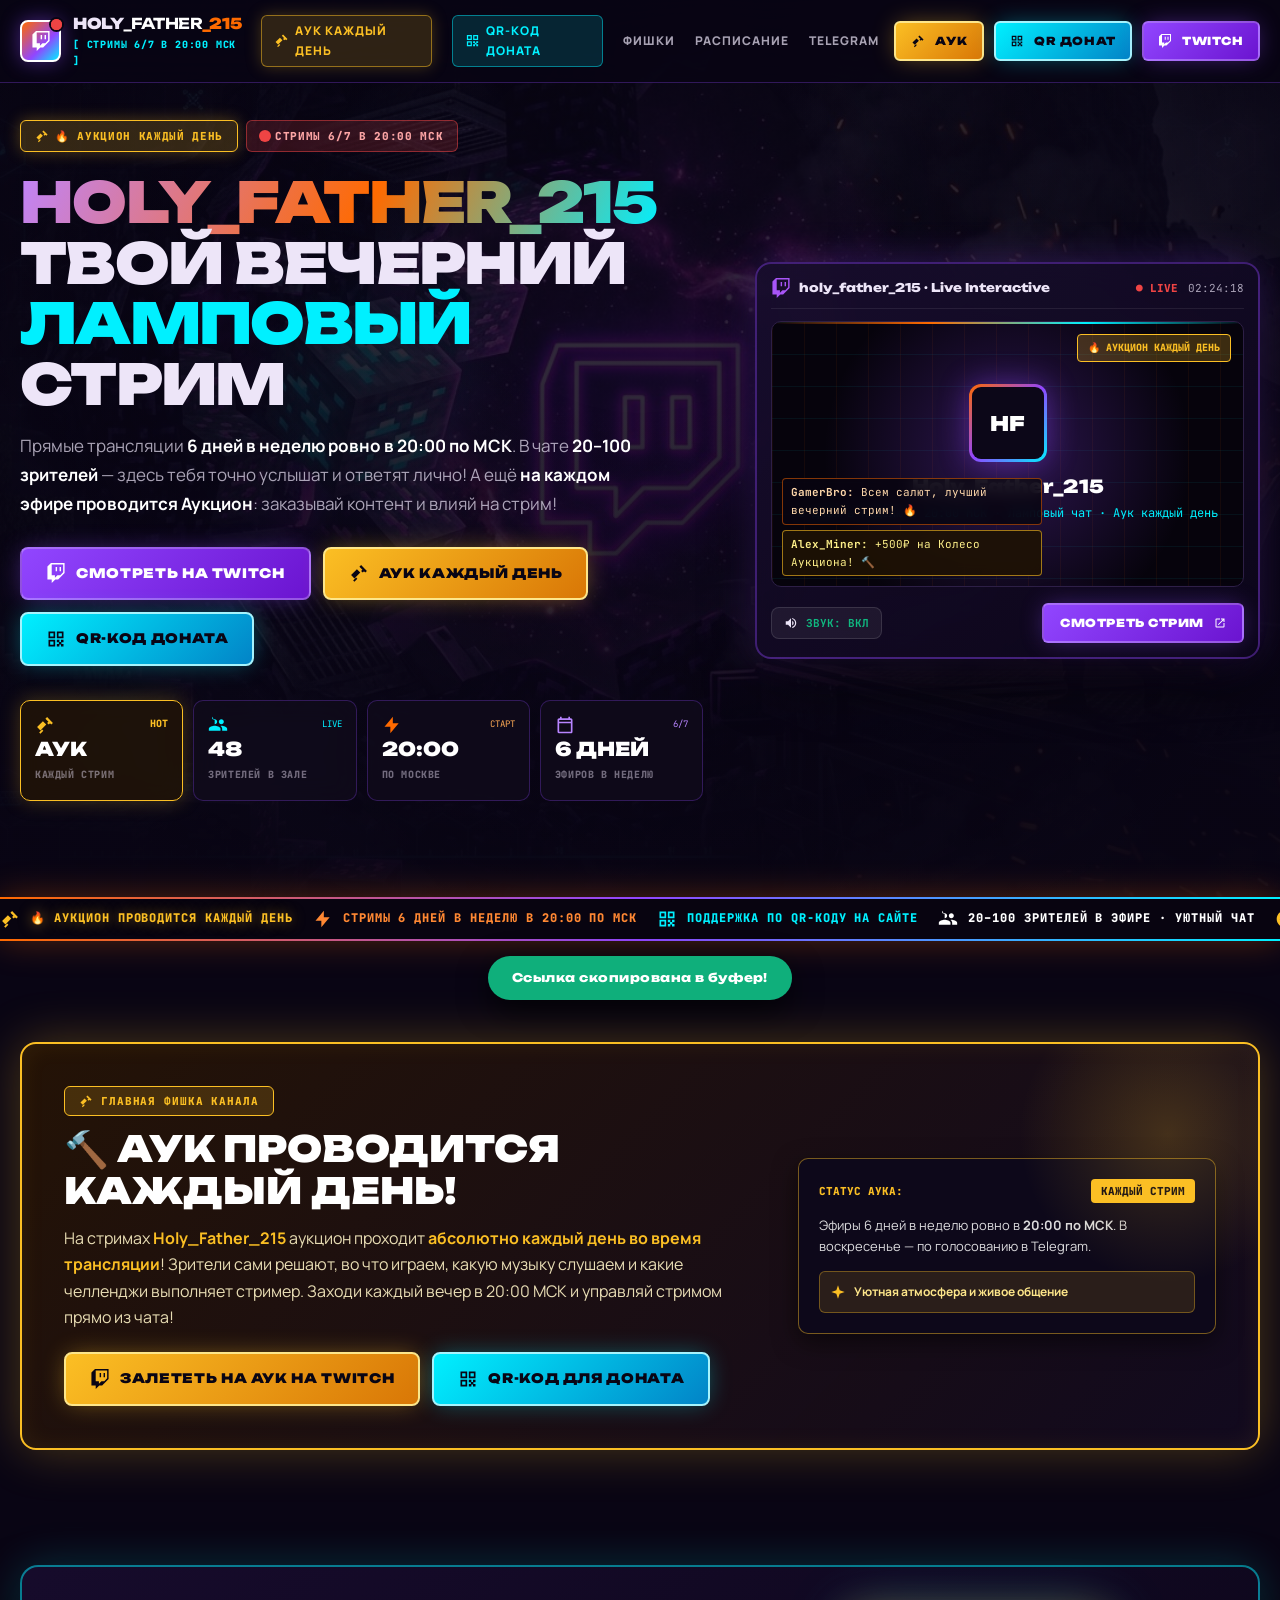
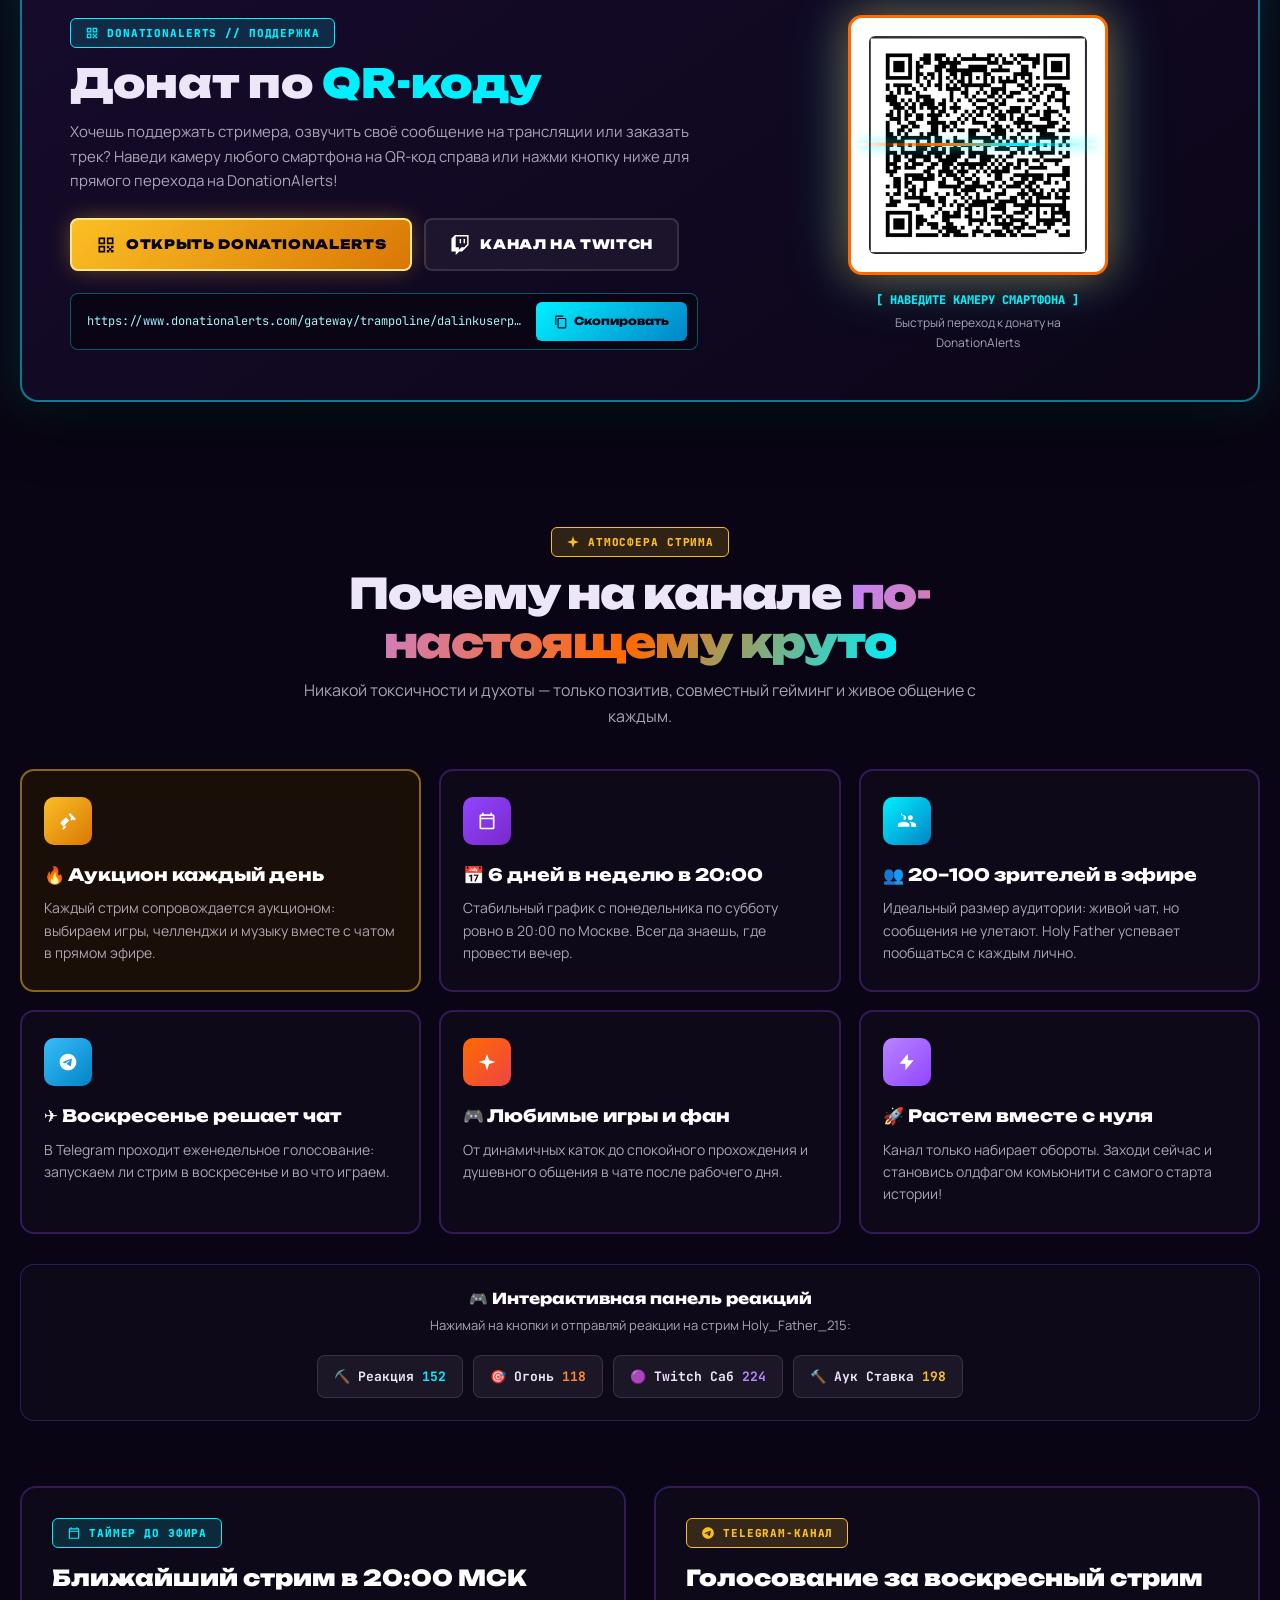
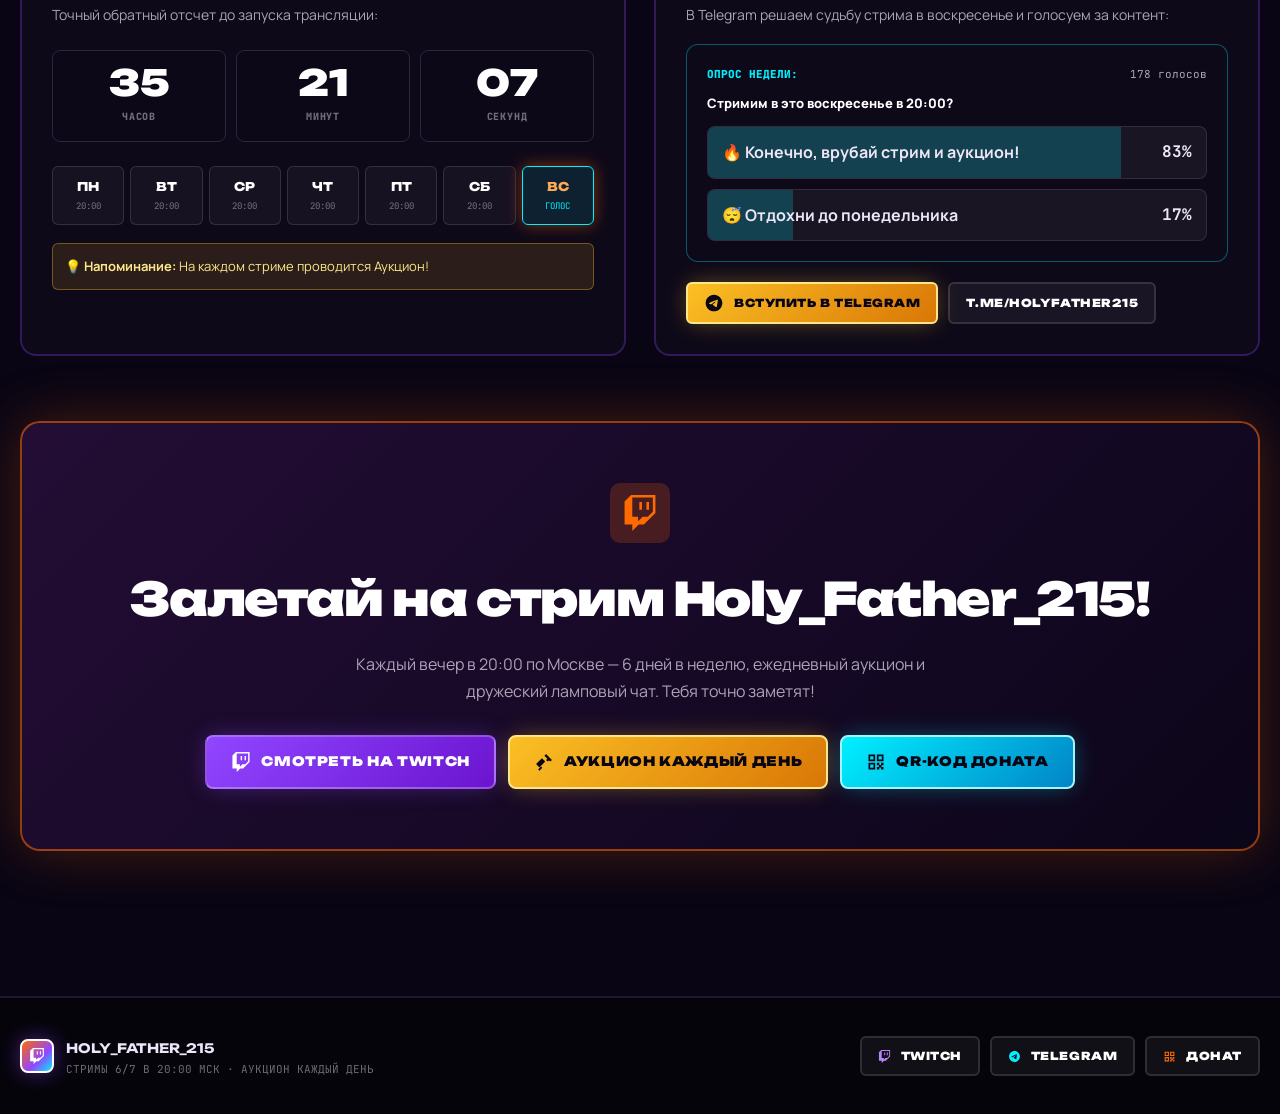
==== commit a17775a9: "feat: use gaming wallpaper background (Minecraft x CS2 x Twitch) and restore clean Holy_Father_215 b" ====
--- a/holy-father-215.html
+++ b/holy-father-215.html
@@ -3,29 +3,27 @@
 <head>
 <meta charset="UTF-8" />
 <meta name="viewport" content="width=device-width, initial-scale=1.0, maximum-scale=5.0" />
-<title>HOLY_FATHER_215 — Voxel Strike Live (Minecraft × CS2 × Twitch)</title>
-<meta name="description" content="Официальный стрим-хаб Holy_Father_215 в единой вселенной Voxel Strike: тактика CS2, мир Minecraft и ламповый Twitch. Эфиры 6 дней в неделю в 20:00 по МСК. Аукцион каждый день! QR-код для доната." />
-<meta property="og:title" content="HOLY_FATHER_215 — Voxel Strike Live (Minecraft × CS2 × Twitch)" />
-<meta property="og:description" content="Единая вселенная Voxel Strike: CS2 тактика, кубический мир Minecraft и ламповый Twitch. Аукцион каждый день в 20:00 МСК! Сканируй QR-код." />
+<title>HOLY_FATHER_215 — Стримы 6 дней в неделю в 20:00 МСК · Аукцион каждый день</title>
+<meta name="description" content="Официальный сайт лампового стримера Holy_Father_215. Прямые трансляции 6 дней в неделю в 20:00 по МСК. Аукцион проводится каждый день! 20–100 зрителей, уютный чат, QR-код для доната." />
+<meta property="og:title" content="HOLY_FATHER_215 — Стримы в 20:00 МСК · Аукцион каждый день" />
+<meta property="og:description" content="Ламповый стример Holy_Father_215: 20–100 зрителей, эфиры 6/7 в 20:00 МСК. Аукцион каждый день! Поддерживай по QR-коду и залетай на стрим." />
 <meta property="og:type" content="website" />
-<meta name="theme-color" content="#0d0918" />
-
-<link rel="icon" href="data:image/svg+xml,%3Csvg xmlns='http://www.w3.org/2000/svg' viewBox='0 0 32 32'%3E%3Crect width='32' height='32' rx='4' fill='%231b1429'/%3E%3Crect x='2' y='2' width='28' height='28' rx='3' fill='none' stroke='%23ff6a00' stroke-width='2'/%3E%3Cpath d='M8 7h16v13h-4l-4 4-4-4H8V7z' fill='%239146ff'/%3E%3Crect x='11' y='11' width='3' height='4' fill='%2300f0ff'/%3E%3Crect x='18' y='11' width='3' height='4' fill='%2300f0ff'/%3E%3C/svg%3E" />
+<meta name="theme-color" content="#090514" />
+
+<link rel="icon" href="data:image/svg+xml,%3Csvg xmlns='http://www.w3.org/2000/svg' viewBox='0 0 32 32'%3E%3Crect width='32' height='32' rx='8' fill='%239146ff'/%3E%3Cpath d='M8 7h16v13h-4l-4 4-4-4H8V7z' fill='%23fff'/%3E%3Crect x='11' y='11' width='3' height='4' fill='%239146ff'/%3E%3Crect x='18' y='11' width='3' height='4' fill='%239146ff'/%3E%3C/svg%3E" />
 <link rel="preconnect" href="https://fonts.googleapis.com" />
 <link rel="preconnect" href="https://fonts.gstatic.com" crossorigin />
 <link href="https://fonts.googleapis.com/css2?family=Unbounded:wght@400;600;700;800;900&family=Manrope:wght@400;500;600;700;800&family=JetBrains+Mono:wght@500;700;800&display=swap" rel="stylesheet" />
 
 <style>
 /* =========================================================
-   UNIFIED THEME: VOXEL STRIKE (MINECRAFT × CS2 × TWITCH)
-   Where CS2 tactics, Minecraft blockcraft and Twitch stream energy
-   merge into ONE cohesive aesthetic!
+   RESET & SYSTEM TOKENS
    ========================================================= */
 *, *::before, *::after { box-sizing: border-box; margin: 0; padding: 0; }
 html { scroll-behavior: smooth; -webkit-text-size-adjust: 100%; }
 body {
-  background: #090611;
-  color: #ede4f8;
+  background: #090514;
+  color: #ede5f8;
   font-family: "Manrope", -apple-system, BlinkMacSystemFont, "Segoe UI", Roboto, sans-serif;
   font-size: 16px;
   line-height: 1.65;
@@ -37,39 +35,29 @@
 a { color: inherit; text-decoration: none; }
 button { font: inherit; color: inherit; cursor: pointer; border: 0; background: none; }
 
-::selection { background: #ff6a00; color: #ffffff; }
+::selection { background: #9146ff; color: #ffffff; }
 ::-webkit-scrollbar { width: 8px; }
-::-webkit-scrollbar-track { background: #0a0614; }
+::-webkit-scrollbar-track { background: #0a0516; }
 ::-webkit-scrollbar-thumb {
-  background: linear-gradient(#ff6a00, #9146ff, #00f0ff);
-  border-radius: 2px;
+  background: linear-gradient(#9146ff, #ff6a00);
+  border-radius: 4px;
 }
 
 :root {
-  /* VOXEL STRIKE UNIFIED COLOR MATRIX */
-  --vs-obsidian: #0d0818;
-  --vs-metal: #140e24;
-  --vs-card: rgba(20, 14, 34, 0.88);
-  --vs-card-hover: rgba(30, 20, 50, 0.95);
-  
-  --vs-fire: #ff6a00;       /* CS2 Muzzle Flash & Bomb Fire */
-  --vs-gold: #fbbf24;       /* Minecraft Gold & Auction Gavel */
-  --vs-purple: #9146ff;     /* Twitch Glitch Neon & Nether Portal */
-  --vs-purple-l: #b784ff;
-  --vs-cyan: #00f0ff;       /* Minecraft Diamond & Tactical HUD */
-  --vs-emerald: #10b981;    /* Minecraft XP & Defuse Kit Green */
-  --vs-red: #ef4444;        /* Redstone & Critical Damage */
-  
-  --vs-glow-fire: rgba(255, 106, 0, 0.45);
-  --vs-glow-purple: rgba(145, 70, 255, 0.45);
-  --vs-glow-cyan: rgba(0, 240, 255, 0.4);
-  --vs-glow-gold: rgba(251, 191, 36, 0.45);
-
-  --line: rgba(255, 255, 255, 0.1);
-  --line-strong: rgba(145, 70, 255, 0.35);
-  --muted: rgba(237, 228, 248, 0.65);
-  --muted2: rgba(237, 228, 248, 0.45);
-
+  --purple: #9146ff;
+  --purple-glow: rgba(145, 70, 255, 0.45);
+  --purple-l: #b784ff;
+  --orange: #ff6a00;
+  --orange-glow: rgba(255, 106, 0, 0.45);
+  --cyan: #00f0ff;
+  --cyan-glow: rgba(0, 240, 255, 0.4);
+  --gold: #fbbf24;
+  --gold-glow: rgba(251, 191, 36, 0.45);
+  --card-bg: rgba(16, 11, 28, 0.82);
+  --card-border: rgba(145, 70, 255, 0.28);
+  --line: rgba(255, 255, 255, 0.12);
+  --muted: rgba(237, 229, 248, 0.7);
+  --muted2: rgba(237, 229, 248, 0.45);
   --font-d: "Unbounded", system-ui, sans-serif;
   --font-m: "JetBrains Mono", monospace;
   --ease: cubic-bezier(0.16, 1, 0.3, 1);
@@ -80,69 +68,48 @@
 .display { font-family: var(--font-d); }
 .mono { font-family: var(--font-m); }
 
-/* UNIFIED GRADIENT TYPOGRAPHY */
-.grad-voxel-strike {
-  background: linear-gradient(115deg, #00f0ff 0%, #b784ff 35%, #ff6a00 70%, #fbbf24 100%);
+.grad-text {
+  background: linear-gradient(115deg, #c084fc 0%, #ff6a00 55%, #00f0ff 100%);
   -webkit-background-clip: text; background-clip: text; color: transparent;
 }
-.grad-fire {
-  background: linear-gradient(115deg, #fde68a 0%, #ff6a00 55%, #ef4444 100%);
+.grad-gold {
+  background: linear-gradient(115deg, #fde68a 0%, #fbbf24 50%, #f59e0b 100%);
   -webkit-background-clip: text; background-clip: text; color: transparent;
 }
-.grad-diamond {
-  background: linear-gradient(115deg, #ffffff 0%, #00f0ff 55%, #3b82f6 100%);
-  -webkit-background-clip: text; background-clip: text; color: transparent;
-}
-.cyan { color: var(--vs-cyan); }
-.fire { color: var(--vs-fire); }
-.gold { color: var(--vs-gold); }
-.purple { color: var(--vs-purple-l); }
-
-/* VOXEL-TACTICAL PIXEL BORDER (Combines CS2 chamfers with Minecraft blocks) */
-.voxel-frame {
-  background: var(--vs-card);
-  border: 2px solid #2d1f46;
-  box-shadow: inset 2px 2px 0 rgba(255, 255, 255, 0.08), inset -2px -2px 0 rgba(0, 0, 0, 0.7);
-  position: relative;
-}
-.voxel-frame-gold {
-  border-color: #fbbf24;
-  box-shadow: 0 0 35px rgba(251, 191, 36, 0.25), inset 2px 2px 0 rgba(255, 255, 255, 0.15);
-}
+.cyan { color: var(--cyan); }
+.orange { color: var(--orange); }
+.gold { color: var(--gold); }
+.purple { color: var(--purple-l); }
 
 /* =========================================================
-   ATMOSPHERIC BACKGROUND: VOXEL MATRIX & CS2 DEFUSE GLOW
+   GAMING WALLPAPER (MINECRAFT × CS2 × TWITCH)
    ========================================================= */
-.bg-stage {
-  position: fixed; inset: 0; z-index: -1; overflow: hidden; pointer-events: none;
-}
-.voxel-grid-net {
-  position: absolute; inset: 0;
+.site-wallpaper {
+  position: fixed; inset: 0; z-index: -2; pointer-events: none;
   background-image:
-    linear-gradient(rgba(145, 70, 255, 0.08) 1px, transparent 1px),
-    linear-gradient(90deg, rgba(255, 106, 0, 0.08) 1px, transparent 1px);
-  background-size: 54px 54px;
-  mask-image: radial-gradient(circle at 50% 32%, black 45%, transparent 88%);
-  -webkit-mask-image: radial-gradient(circle at 50% 32%, black 45%, transparent 88%);
-}
-.ambient-glow {
-  position: absolute; border-radius: 50%; filter: blur(140px); opacity: 0.65; will-change: transform;
-}
-.glow-nether { width: 640px; height: 640px; left: -140px; top: -100px; background: rgba(145, 70, 255, 0.32); }
-.glow-blaze { width: 580px; height: 580px; right: -120px; top: 18%; background: rgba(255, 106, 0, 0.26); }
-.glow-diamond { width: 520px; height: 520px; left: 20%; bottom: 8%; background: rgba(0, 240, 255, 0.18); }
-.glow-gold { width: 440px; height: 440px; right: 15%; bottom: 30%; background: rgba(251, 191, 36, 0.16); }
+    linear-gradient(rgba(9, 5, 20, 0.82), rgba(9, 5, 20, 0.88)),
+    url('assets/gaming-wallpaper.jpg'),
+    url('[data-uri]');
+  background-size: cover;
+  background-position: center top;
+  background-attachment: fixed;
+  background-repeat: no-repeat;
+}
+.site-ambient-vignette {
+  position: fixed; inset: 0; z-index: -1; pointer-events: none;
+  background: radial-gradient(circle at 50% 25%, transparent 20%, rgba(9, 5, 20, 0.75) 85%);
+}
 
 /* =========================================================
-   ANIMATIONS & KEYFRAMES
+   ANIMATIONS
    ========================================================= */
-@keyframes float-gentle { 0%, 100% { transform: translateY(0); } 50% { transform: translateY(-10px); } }
-@keyframes scan-laser { 0% { top: 0; opacity: 0.9; } 50% { opacity: 1; } 100% { top: 100%; opacity: 0.9; } }
+@keyframes float-hero { 0%, 100% { transform: translateY(0); } 50% { transform: translateY(-10px); } }
+@keyframes scan-line { 0% { top: 0; opacity: 0.9; } 50% { opacity: 1; } 100% { top: 100%; opacity: 0.9; } }
 @keyframes dot-ping { 0% { transform: scale(0.9); opacity: 0.9; } 100% { transform: scale(2.2); opacity: 0; } }
-@keyframes marquee-run { 0% { transform: translateX(0); } 100% { transform: translateX(-50%); } }
-
-.anim-float { animation: float-gentle 6s ease-in-out infinite; }
-.anim-marquee { animation: marquee-run 30s linear infinite; }
+@keyframes marquee-scroll { 0% { transform: translateX(0); } 100% { transform: translateX(-50%); } }
+
+.anim-float { animation: float-hero 6s ease-in-out infinite; }
+.anim-marquee { animation: marquee-scroll 28s linear infinite; }
 
 /* REVEAL ON SCROLL */
 .reveal {
@@ -156,40 +123,40 @@
 }
 
 /* =========================================================
-   NAVIGATION (VOXEL STRIKE LIVE HUD)
+   NAVIGATION BAR
    ========================================================= */
 .nav {
   position: fixed; inset: 0 0 auto; z-index: 100;
-  background: rgba(9, 6, 17, 0.9); backdrop-filter: blur(20px); -webkit-backdrop-filter: blur(20px);
-  border-bottom: 2px solid #2d1f46;
+  background: rgba(9, 5, 20, 0.88); backdrop-filter: blur(24px); -webkit-backdrop-filter: blur(24px);
+  border-bottom: 1.5px solid rgba(145, 70, 255, 0.3);
   transition: all 0.3s var(--ease);
 }
 .nav-inner {
   display: flex; align-items: center; justify-content: space-between; padding: 12px 0; gap: 16px;
 }
-.brand-box {
+.brand-hud {
   display: flex; align-items: center; gap: 12px; font-family: var(--font-d); font-weight: 900;
 }
-.brand-cube {
-  position: relative; width: 44px; height: 44px;
-  background: linear-gradient(135deg, #ff6a00 0%, #9146ff 50%, #00f0ff 100%);
-  border: 2px solid #fff; border-radius: 6px; display: grid; place-items: center; color: #fff;
-  box-shadow: 0 0 20px var(--vs-glow-purple);
-}
-.brand-cube .live-ping {
+.brand-logo-cube {
+  position: relative; width: 42px; height: 42px;
+  background: linear-gradient(135deg, #ff6a00 0%, #9146ff 60%, #00f0ff 100%);
+  border: 2px solid #fff; border-radius: 8px; display: grid; place-items: center; color: #fff;
+  box-shadow: 0 0 20p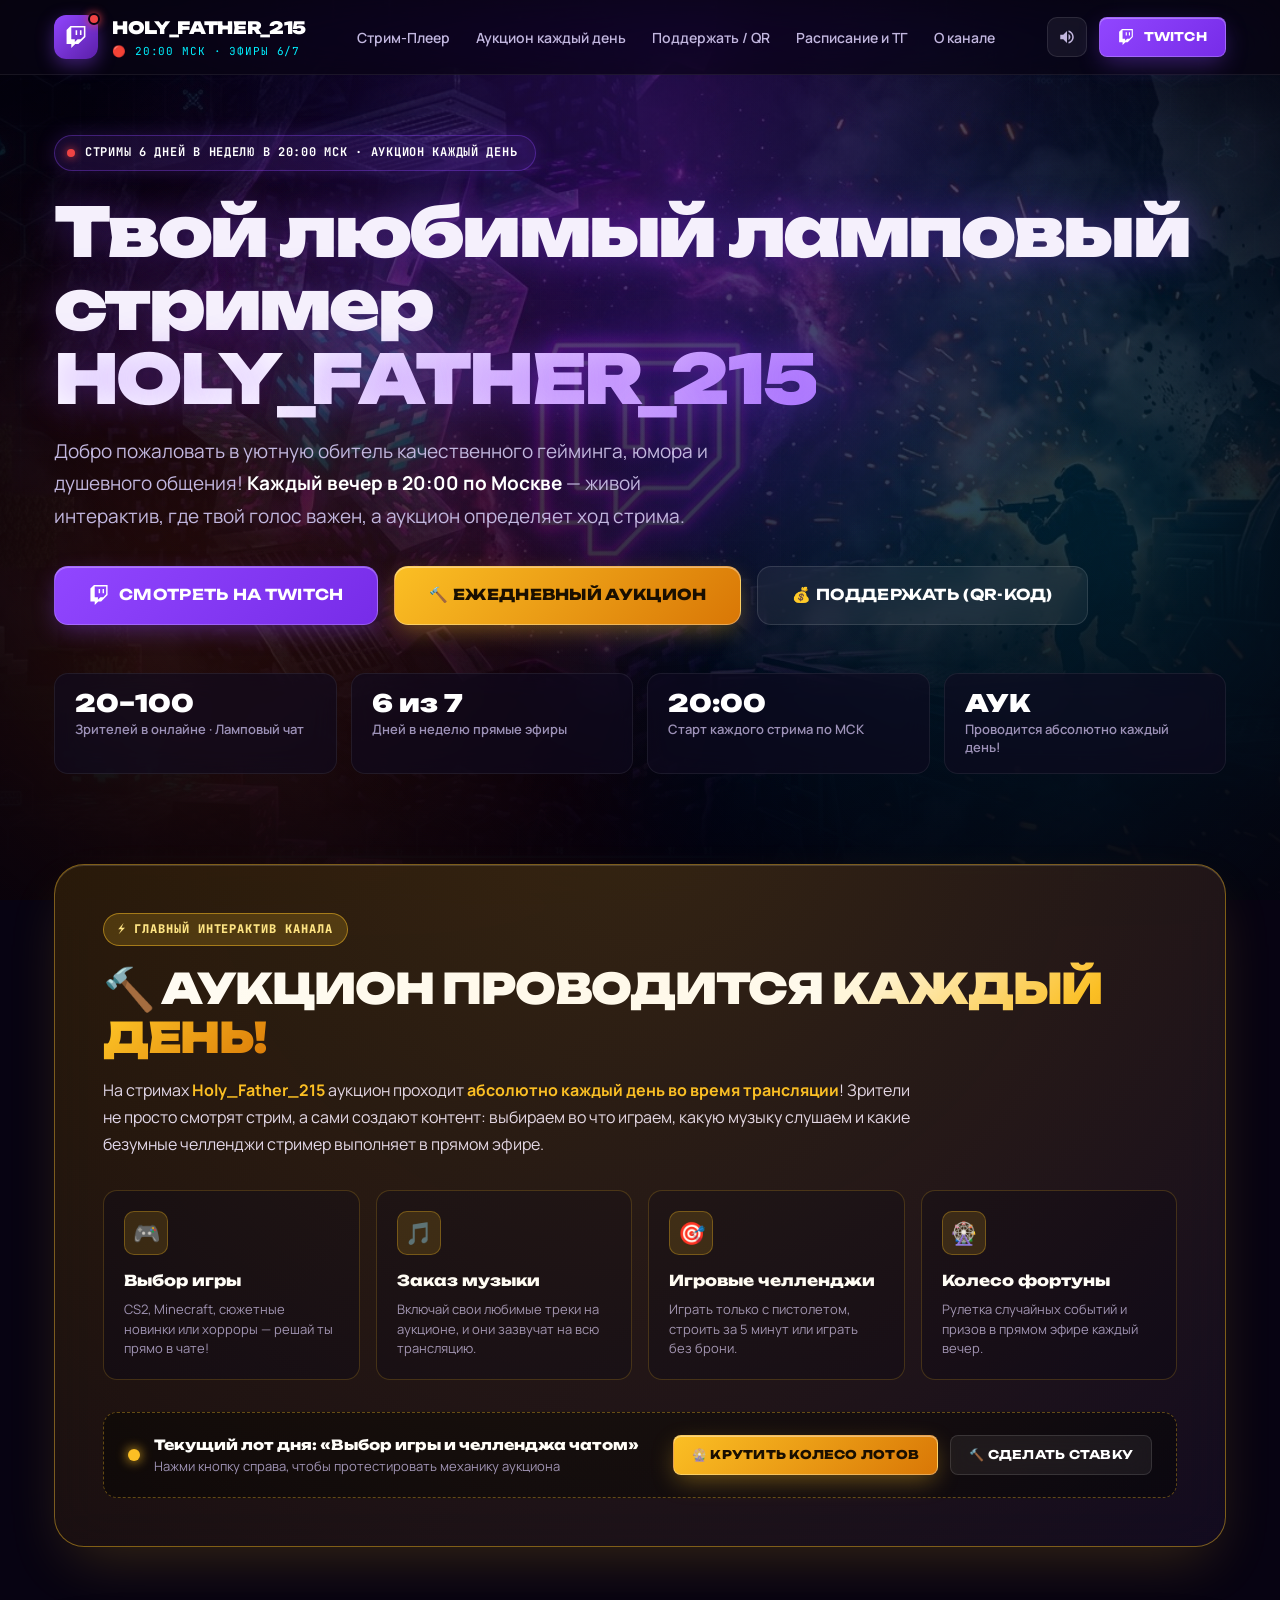
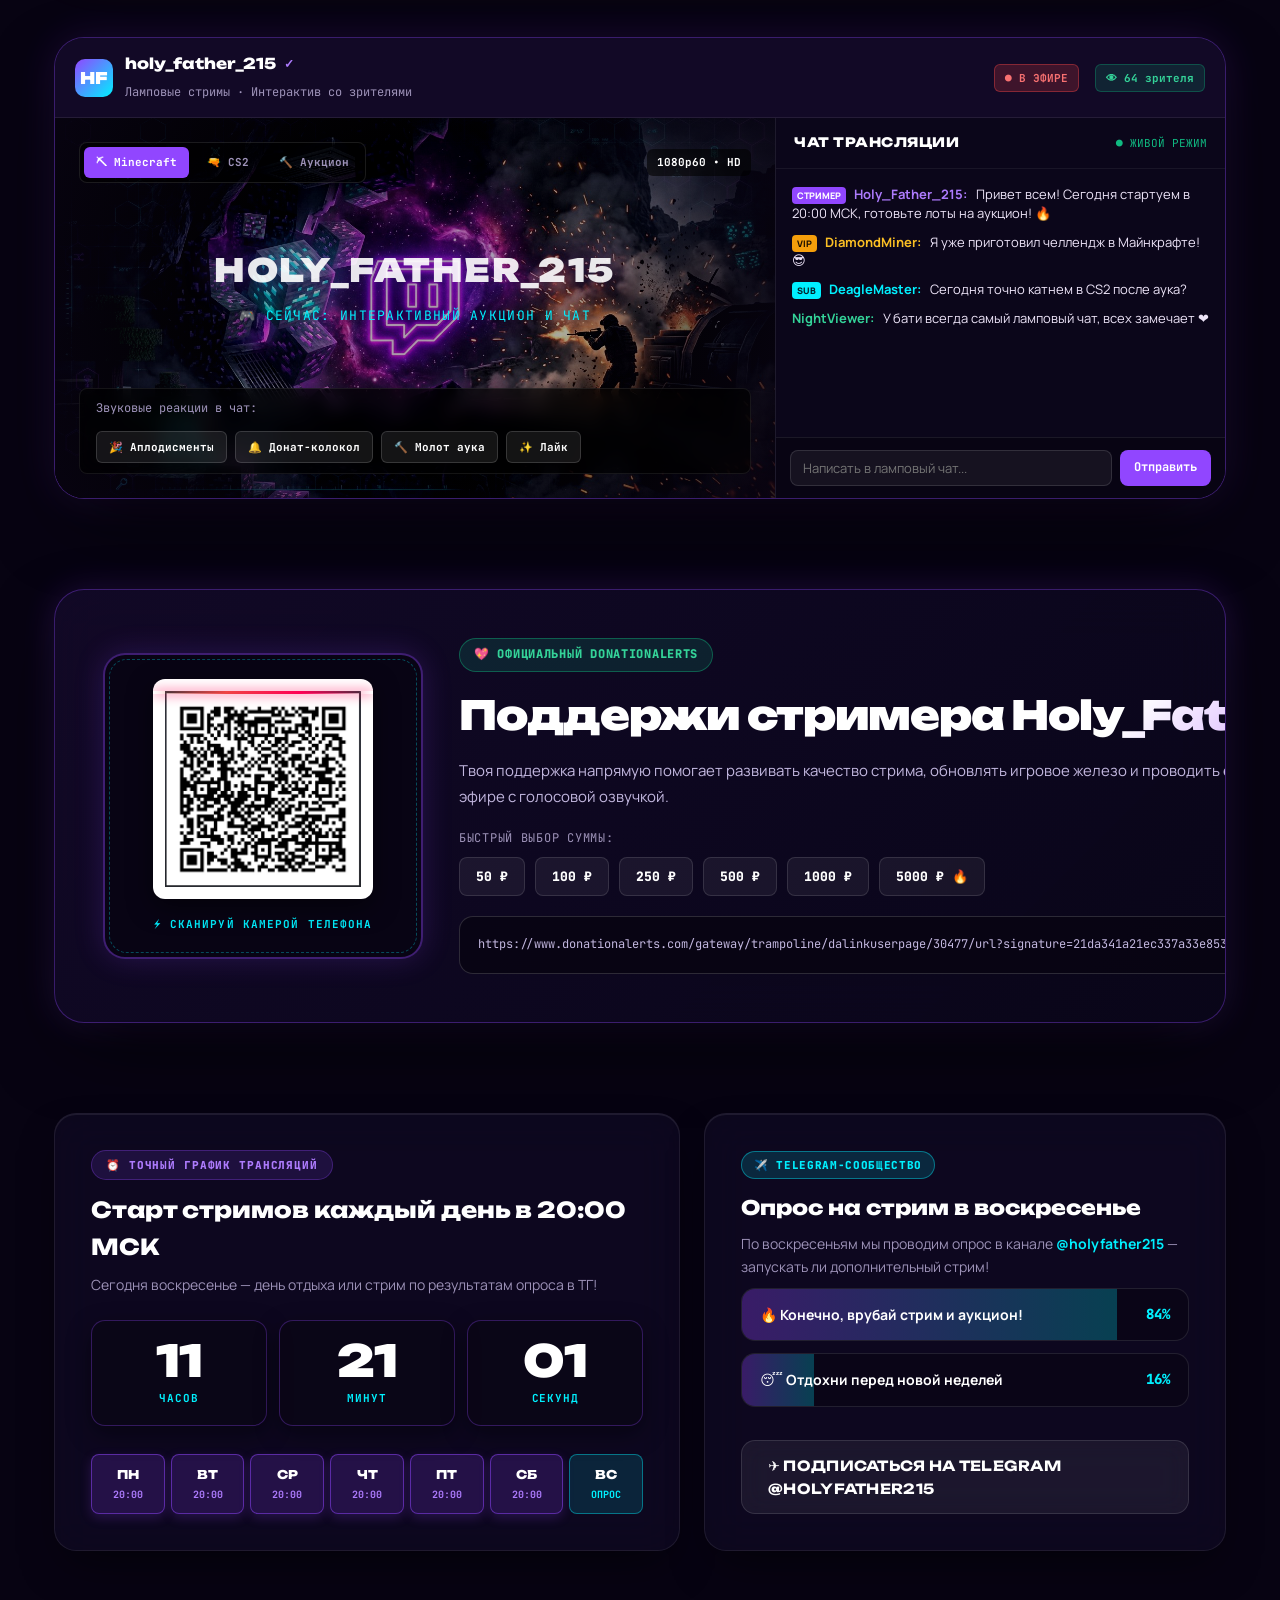
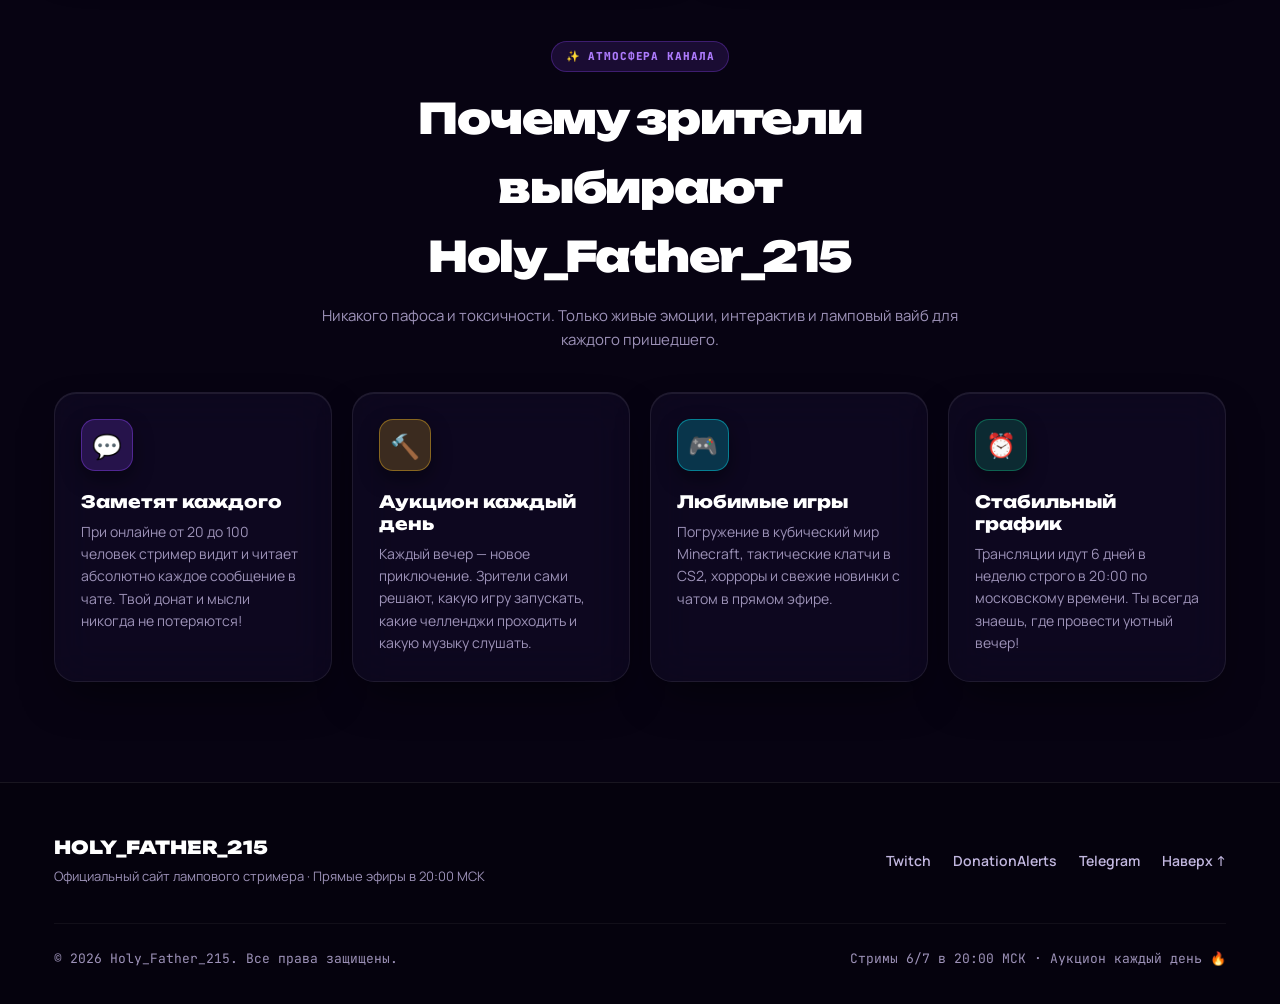
==== commit 80493836: "feat: upgrade design with ultra-modern cyber-glass aesthetic, preserving wallpaper and clean streame" ====
--- a/holy-father-215.html
+++ b/holy-father-215.html
@@ -3,12 +3,13 @@
 <head>
 <meta charset="UTF-8" />
 <meta name="viewport" content="width=device-width, initial-scale=1.0, maximum-scale=5.0" />
-<title>HOLY_FATHER_215 — Стримы 6 дней в неделю в 20:00 МСК · Аукцион каждый день</title>
-<meta name="description" content="Официальный сайт лампового стримера Holy_Father_215. Прямые трансляции 6 дней в неделю в 20:00 по МСК. Аукцион проводится каждый день! 20–100 зрителей, уютный чат, QR-код для доната." />
+<title>HOLY_FATHER_215 — Официальный сайт стримера · Стримы 6/7 в 20:00 МСК · Аукцион каждый день</title>
+<meta name="description" content="Официальный стрим-хаб лампового стримера Holy_Father_215 на Twitch. Прямые эфиры 6 дней в неделю в 20:00 по МСК. Ежедневный аукцион игр, музыки и челленджей! Уютный чат на 20–100 зрителей, поддержка по QR-коду." />
 <meta property="og:title" content="HOLY_FATHER_215 — Стримы в 20:00 МСК · Аукцион каждый день" />
-<meta property="og:description" content="Ламповый стример Holy_Father_215: 20–100 зрителей, эфиры 6/7 в 20:00 МСК. Аукцион каждый день! Поддерживай по QR-коду и залетай на стрим." />
+<meta property="og:description" content="Ламповый Twitch-стример Holy_Father_215: 20–100 зрителей, эфиры 6/7 в 20:00 по МСК. Аукцион каждый день! Уютная атмосфера, поддержка по QR-коду и живой чат." />
 <meta property="og:type" content="website" />
-<meta name="theme-color" content="#090514" />
+<meta property="og:url" content="https://dimasik1325.github.io/site-holy-father-215/" />
+<meta name="theme-color" content="#0a0518" />
 
 <link rel="icon" href="data:image/svg+xml,%3Csvg xmlns='http://www.w3.org/2000/svg' viewBox='0 0 32 32'%3E%3Crect width='32' height='32' rx='8' fill='%239146ff'/%3E%3Cpath d='M8 7h16v13h-4l-4 4-4-4H8V7z' fill='%23fff'/%3E%3Crect x='11' y='11' width='3' height='4' fill='%239146ff'/%3E%3Crect x='18' y='11' width='3' height='4' fill='%239146ff'/%3E%3C/svg%3E" />
 <link rel="preconnect" href="https://fonts.googleapis.com" />
@@ -17,1563 +18,1915 @@
 
 <style>
 /* =========================================================
-   RESET & SYSTEM TOKENS
+   DESIGN SYSTEM & CSS VARIABLES
    ========================================================= */
 *, *::before, *::after { box-sizing: border-box; margin: 0; padding: 0; }
 html { scroll-behavior: smooth; -webkit-text-size-adjust: 100%; }
+
+:root {
+  --bg-dark: #070312;
+  --bg-card: rgba(16, 10, 34, 0.72);
+  --bg-card-hover: rgba(24, 15, 50, 0.84);
+  --border-card: rgba(255, 255, 255, 0.08);
+  --border-card-hover: rgba(145, 70, 255, 0.45);
+  --border-gold: rgba(251, 191, 36, 0.35);
+
+  --twitch-purple: #9146ff;
+  --twitch-purple-light: #ad7bfd;
+  --twitch-purple-dark: #642bb5;
+  --twitch-glow: rgba(145, 70, 255, 0.4);
+
+  --accent-cyan: #00f0ff;
+  --accent-cyan-glow: rgba(0, 240, 255, 0.35);
+
+  --accent-orange: #ff6a00;
+  --accent-orange-glow: rgba(255, 106, 0, 0.35);
+
+  --accent-gold: #fbbf24;
+  --accent-gold-dark: #d97706;
+  --accent-gold-glow: rgba(251, 191, 36, 0.4);
+
+  --accent-emerald: #10b981;
+  --accent-emerald-glow: rgba(16, 185, 129, 0.4);
+
+  --text-main: #f5f0fc;
+  --text-muted: #9d92b8;
+  --text-muted-light: #c2b7df;
+
+  --font-d: "Unbounded", system-ui, -apple-system, sans-serif;
+  --font-b: "Manrope", system-ui, -apple-system, sans-serif;
+  --font-m: "JetBrains Mono", monospace;
+
+  --radius-sm: 8px;
+  --radius-md: 14px;
+  --radius-lg: 22px;
+  --radius-xl: 30px;
+}
+
 body {
-  background: #090514;
-  color: #ede5f8;
-  font-family: "Manrope", -apple-system, BlinkMacSystemFont, "Segoe UI", Roboto, sans-serif;
+  background-color: var(--bg-dark);
+  color: var(--text-main);
+  font-family: var(--font-b);
   font-size: 16px;
   line-height: 1.65;
   overflow-x: hidden;
   -webkit-font-smoothing: antialiased;
+  min-height: 100vh;
+  position: relative;
 }
 
 img, svg { display: block; max-width: 100%; }
 a { color: inherit; text-decoration: none; }
 button { font: inherit; color: inherit; cursor: pointer; border: 0; background: none; }
 
-::selection { background: #9146ff; color: #ffffff; }
-::-webkit-scrollbar { width: 8px; }
-::-webkit-scrollbar-track { background: #0a0516; }
+::selection { background: var(--twitch-purple); color: #ffffff; }
+::-webkit-scrollbar { width: 9px; }
+::-webkit-scrollbar-track { background: #070312; }
 ::-webkit-scrollbar-thumb {
-  background: linear-gradient(#9146ff, #ff6a00);
-  border-radius: 4px;
-}
-
-:root {
-  --purple: #9146ff;
-  --purple-glow: rgba(145, 70, 255, 0.45);
-  --purple-l: #b784ff;
-  --orange: #ff6a00;
-  --orange-glow: rgba(255, 106, 0, 0.45);
-  --cyan: #00f0ff;
-  --cyan-glow: rgba(0, 240, 255, 0.4);
-  --gold: #fbbf24;
-  --gold-glow: rgba(251, 191, 36, 0.45);
-  --card-bg: rgba(16, 11, 28, 0.82);
-  --card-border: rgba(145, 70, 255, 0.28);
-  --line: rgba(255, 255, 255, 0.12);
-  --muted: rgba(237, 229, 248, 0.7);
-  --muted2: rgba(237, 229, 248, 0.45);
-  --font-d: "Unbounded", system-ui, sans-serif;
-  --font-m: "JetBrains Mono", monospace;
-  --ease: cubic-bezier(0.16, 1, 0.3, 1);
-}
-
-.container { width: min(1240px, 100% - 36px); margin-inline: auto; }
-.ic { width: 20px; height: 20px; fill: currentColor; flex-shrink: 0; }
-.display { font-family: var(--font-d); }
-.mono { font-family: var(--font-m); }
-
-.grad-text {
-  background: linear-gradient(115deg, #c084fc 0%, #ff6a00 55%, #00f0ff 100%);
-  -webkit-background-clip: text; background-clip: text; color: transparent;
-}
-.grad-gold {
-  background: linear-gradient(115deg, #fde68a 0%, #fbbf24 50%, #f59e0b 100%);
-  -webkit-background-clip: text; background-clip: text; color: transparent;
-}
-.cyan { color: var(--cyan); }
-.orange { color: var(--orange); }
-.gold { color: var(--gold); }
-.purple { color: var(--purple-l); }
-
-/* =========================================================
-   GAMING WALLPAPER (MINECRAFT × CS2 × TWITCH)
+  background: linear-gradient(180deg, var(--twitch-purple), var(--accent-orange));
+  border-radius: 5px;
+}
+
+/* =========================================================
+   WALLPAPER BACKGROUND (PRESERVED & ENHANCED LIGHTING)
    ========================================================= */
 .site-wallpaper {
-  position: fixed; inset: 0; z-index: -2; pointer-events: none;
+  position: fixed; inset: 0; z-index: -3; pointer-events: none;
   background-image:
-    linear-gradient(rgba(9, 5, 20, 0.82), rgba(9, 5, 20, 0.88)),
+    radial-gradient(circle at 50% 12%, rgba(145, 70, 255, 0.22), transparent 55%),
+    radial-gradient(circle at 90% 60%, rgba(0, 240, 255, 0.16), transparent 50%),
+    radial-gradient(circle at 10% 75%, rgba(255, 106, 0, 0.18), transparent 45%),
+    linear-gradient(180deg, rgba(7, 3, 18, 0.65) 0%, rgba(9, 4, 22, 0.78) 40%, rgba(7, 3, 16, 0.92) 100%),
     url('assets/gaming-wallpaper.jpg'),
     url('[data-uri]');
   background-size: cover;
   background-position: center top;
   background-attachment: fixed;
   background-repeat: no-repeat;
-}
-.site-ambient-vignette {
-  position: fixed; inset: 0; z-index: -1; pointer-events: none;
-  background: radial-gradient(circle at 50% 25%, transparent 20%, rgba(9, 5, 20, 0.75) 85%);
-}
-
-/* =========================================================
-   ANIMATIONS
-   ========================================================= */
-@keyframes float-hero { 0%, 100% { transform: translateY(0); } 50% { transform: translateY(-10px); } }
-@keyframes scan-line { 0% { top: 0; opacity: 0.9; } 50% { opacity: 1; } 100% { top: 100%; opacity: 0.9; } }
-@keyframes dot-ping { 0% { transform: scale(0.9); opacity: 0.9; } 100% { transform: scale(2.2); opacity: 0; } }
-@keyframes marquee-scroll { 0% { transform: translateX(0); } 100% { transform: translateX(-50%); } }
-
-.anim-float { animation: float-hero 6s ease-in-out infinite; }
-.anim-marquee { animation: marquee-scroll 28s linear infinite; }
-
-/* REVEAL ON SCROLL */
-.reveal {
-  opacity: 0; transform: translateY(24px);
-  transition: opacity 0.7s var(--ease), transform 0.7s var(--ease);
-}
-.reveal.in { opacity: 1; transform: none; }
-@media (prefers-reduced-motion: reduce) {
-  *, *::before, *::after { animation-duration: 0.01ms !important; transition-duration: 0.01ms !important; }
-  .reveal { opacity: 1; transform: none; }
-}
-
-/* =========================================================
-   NAVIGATION BAR
-   ========================================================= */
-.nav {
-  position: fixed; inset: 0 0 auto; z-index: 100;
-  background: rgba(9, 5, 20, 0.88); backdrop-filter: blur(24px); -webkit-backdrop-filter: blur(24px);
-  border-bottom: 1.5px solid rgba(145, 70, 255, 0.3);
-  transition: all 0.3s var(--ease);
+  filter: contrast(105%) saturate(110%);
+}
+
+.site-vignette {
+  position: fixed; inset: 0; z-index: -2; pointer-events: none;
+  background: radial-gradient(ellipse at 50% 40%, transparent 40%, rgba(5, 2, 12, 0.8) 100%);
+}
+
+/* Ambient dynamic mouse spotlight for desktop */
+.mouse-spotlight {
+  position: fixed; width: 600px; height: 600px; border-radius: 50%;
+  pointer-events: none; z-index: -1;
+  background: radial-gradient(circle, rgba(145, 70, 255, 0.12) 0%, rgba(0, 240, 255, 0.04) 40%, transparent 70%);
+  transform: translate(-50%, -50%);
+  transition: opacity 0.4s ease;
+  opacity: 0;
+}
+body:hover .mouse-spotlight { opacity: 1; }
+
+/* Grid overlay lines */
+.cyber-grid {
+  position: fixed; inset: 0; z-index: -2; pointer-events: none; opacity: 0.18;
+  background-image: 
+    linear-gradient(to right, rgba(255, 255, 255, 0.05) 1px, transparent 1px),
+    linear-gradient(to bottom, rgba(255, 255, 255, 0.05) 1px, transparent 1px);
+  background-size: 60px 60px;
+  mask-image: radial-gradient(ellipse at 50% 50%, black 20%, transparent 80%);
+}
+
+/* Container */
+.container {
+  width: 100%;
+  max-width: 1220px;
+  margin: 0 auto;
+  padding: 0 24px;
+}
+
+/* Typography Helpers */
+.title-gradient {
+  background: linear-gradient(135deg, #ffffff 30%, #d8b4fe 70%, var(--twitch-purple-light) 100%);
+  -webkit-background-clip: text; background-clip: text; color: transparent;
+}
+.title-gold {
+  background: linear-gradient(135deg, #fffbeb 10%, #fbbf24 60%, #d97706 100%);
+  -webkit-background-clip: text; background-clip: text; color: transparent;
+}
+.text-cyan { color: var(--accent-cyan); }
+.text-gold { color: var(--accent-gold); }
+.text-purple { color: var(--twitch-purple-light); }
+.text-orange { color: var(--accent-orange); }
+
+/* Buttons */
+.btn {
+  display: inline-flex; align-items: center; justify-content: center; gap: 10px;
+  font-family: var(--font-d); font-size: 14px; font-weight: 700;
+  padding: 13px 26px; border-radius: var(--radius-md);
+  transition: all 0.28s cubic-bezier(0.16, 1, 0.3, 1);
+  letter-spacing: 0.02em; position: relative; overflow: hidden;
+  text-transform: uppercase;
+}
+.btn::after {
+  content: ""; position: absolute; inset: 0;
+  background: linear-gradient(90deg, transparent, rgba(255,255,255,0.2), transparent);
+  transform: translateX(-100%); transition: transform 0.6s ease;
+}
+.btn:hover::after { transform: translateX(100%); }
+
+.btn-twitch {
+  background: linear-gradient(135deg, var(--twitch-purple), #772ce8);
+  color: #ffffff;
+  box-shadow: 0 8px 24px -4px var(--twitch-glow), inset 0 1px 0 rgba(255,255,255,0.3);
+  border: 1px solid rgba(255, 255, 255, 0.2);
+}
+.btn-twitch:hover {
+  transform: translateY(-2px);
+  box-shadow: 0 12px 32px var(--twitch-glow), inset 0 1px 0 rgba(255,255,255,0.5);
+  background: linear-gradient(135deg, #9f5cff, #8338ec);
+}
+
+.btn-gold {
+  background: linear-gradient(135deg, #fbbf24, #d97706);
+  color: #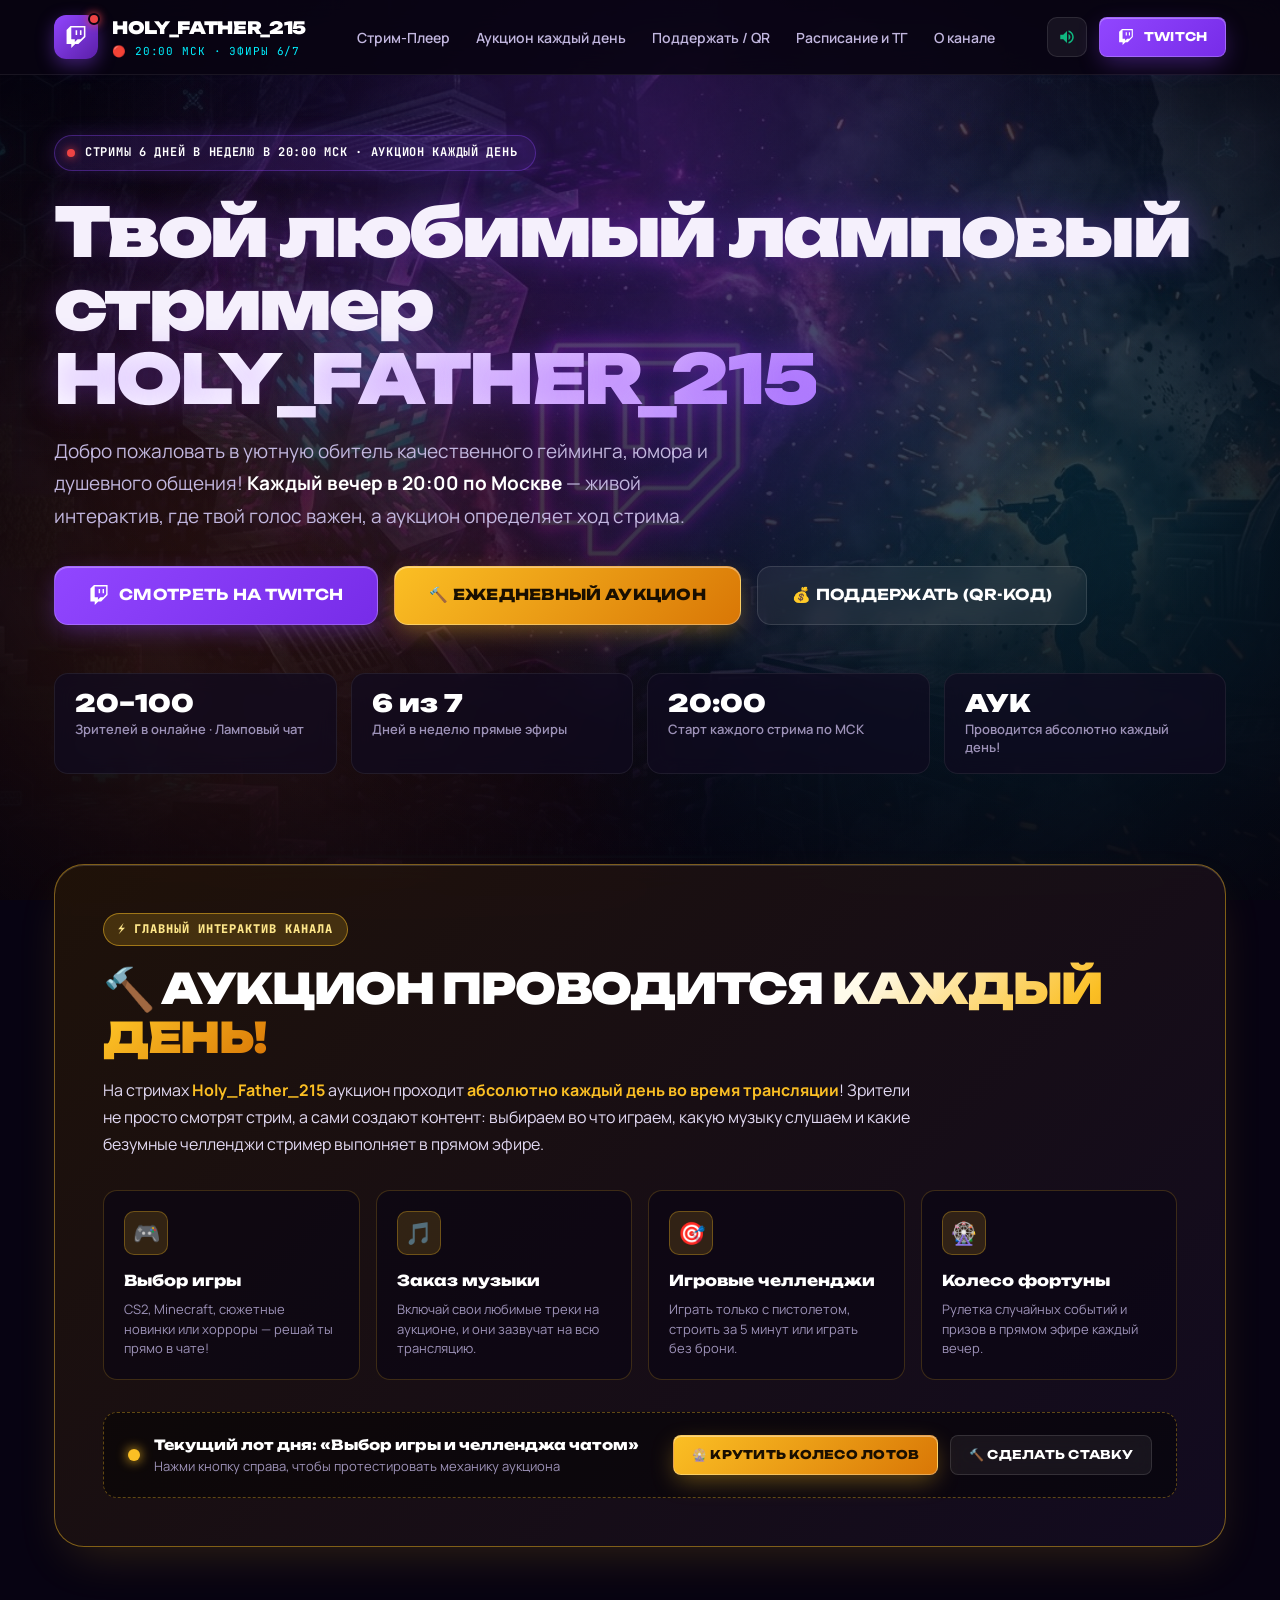
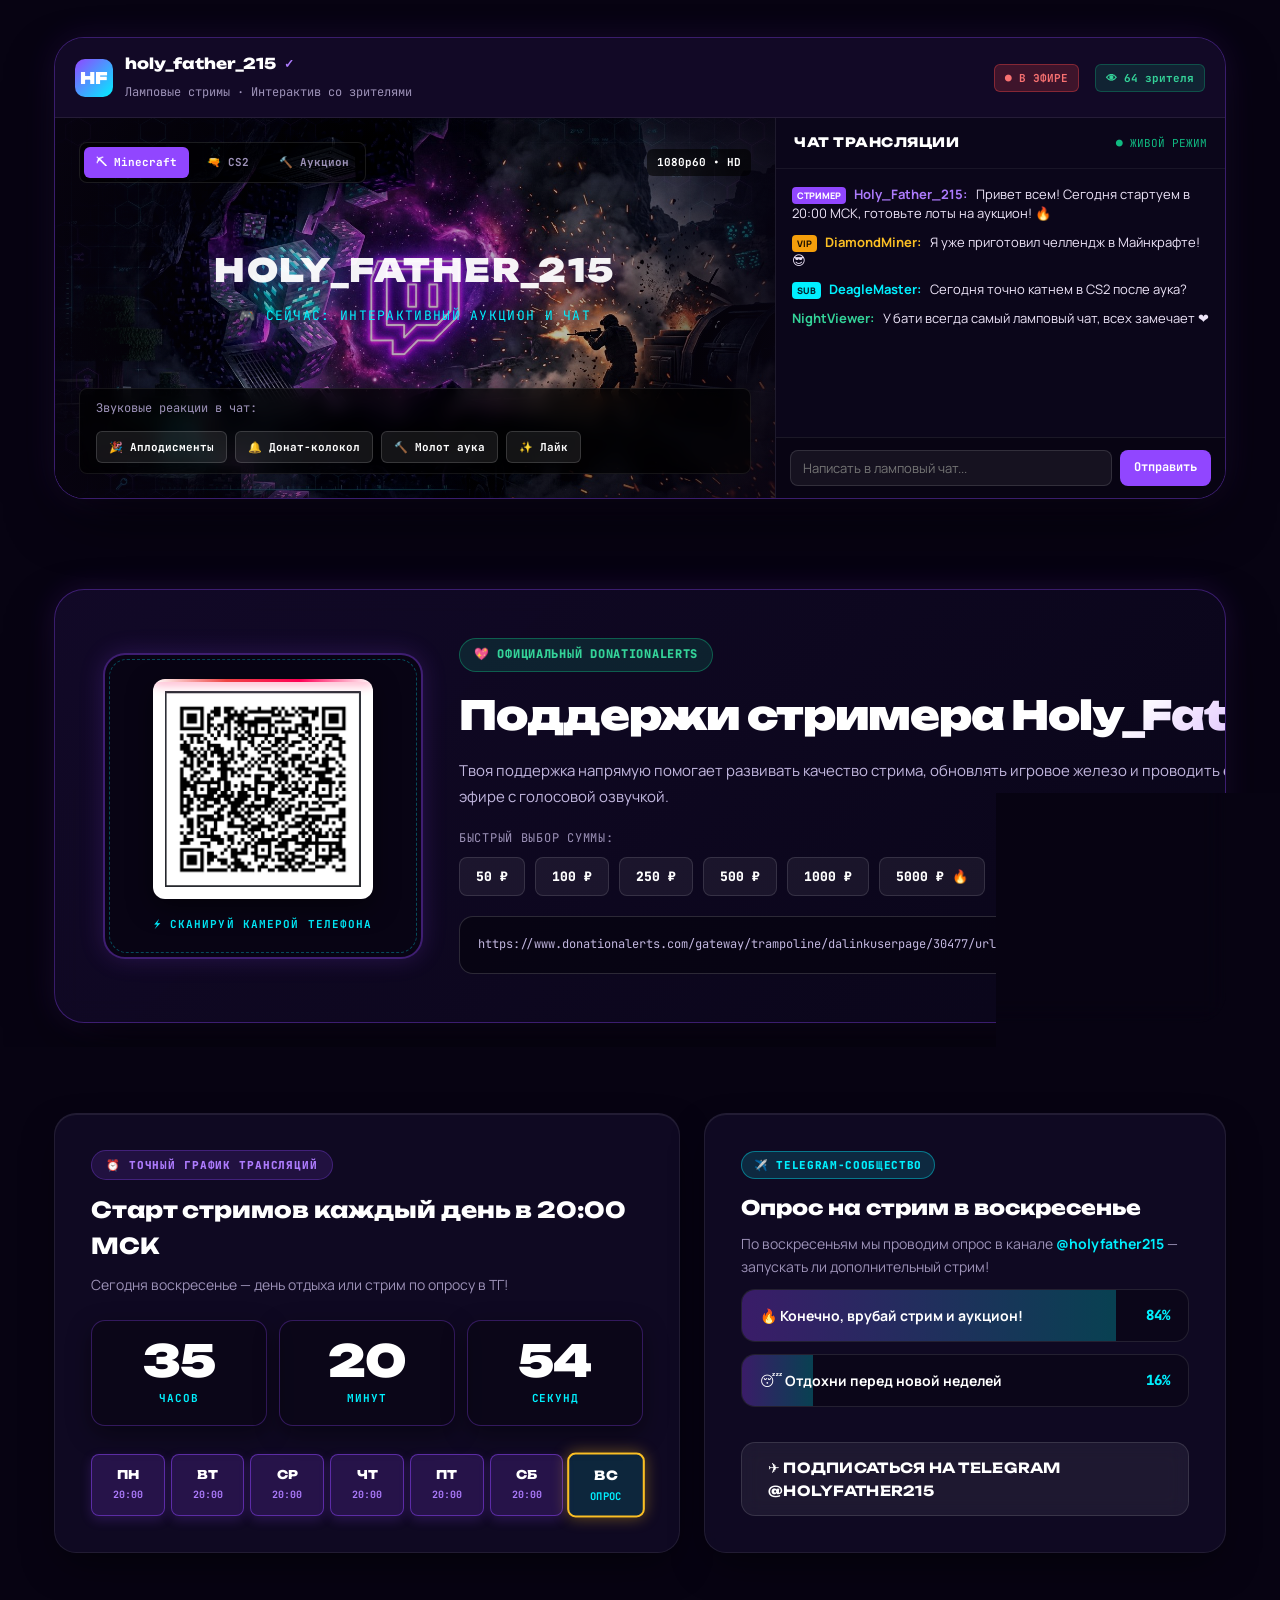
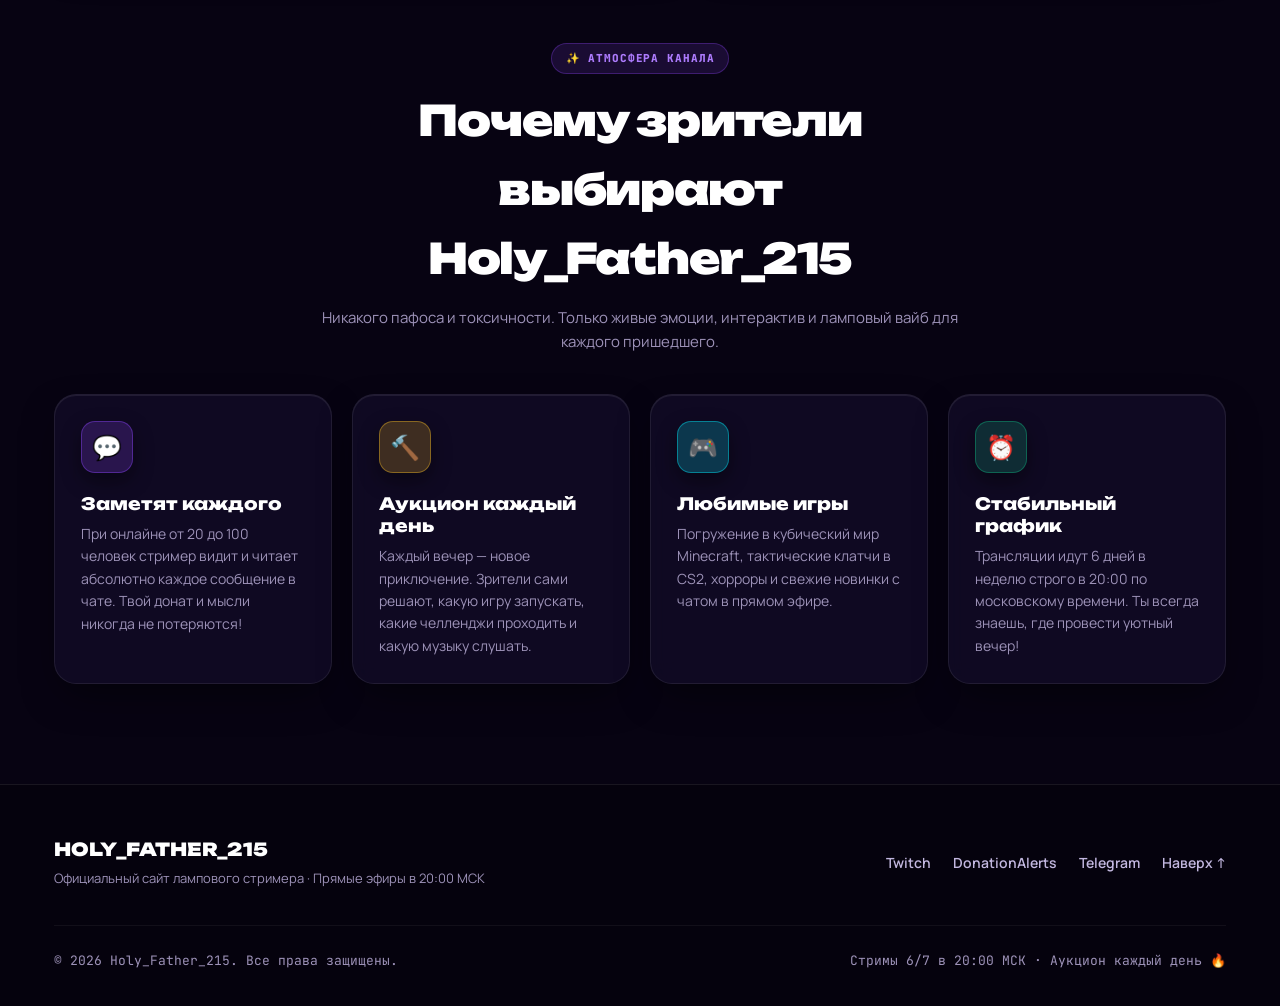
==== commit aeb06129: "perf: eliminate lag with GPU-accelerated rendering and conditional RAF, fix and polish all blocks wi" ====
--- a/holy-father-215.html
+++ b/holy-father-215.html
@@ -18,15 +18,15 @@
 
 <style>
 /* =========================================================
-   DESIGN SYSTEM & CSS VARIABLES
+   DESIGN SYSTEM & CSS VARIABLES (HIGH PERFORMANCE & ZERO JANK)
    ========================================================= */
 *, *::before, *::after { box-sizing: border-box; margin: 0; padding: 0; }
 html { scroll-behavior: smooth; -webkit-text-size-adjust: 100%; }
 
 :root {
   --bg-dark: #070312;
-  --bg-card: rgba(16, 10, 34, 0.72);
-  --bg-card-hover: rgba(24, 15, 50, 0.84);
+  --bg-card: rgba(18, 11, 38, 0.82);
+  --bg-card-hover: rgba(26, 16, 52, 0.9);
   --border-card: rgba(255, 255, 255, 0.08);
   --border-card-hover: rgba(145, 70, 255, 0.45);
   --border-gold: rgba(251, 191, 36, 0.35);
@@ -88,7 +88,7 @@
 }
 
 /* =========================================================
-   WALLPAPER BACKGROUND (PRESERVED & ENHANCED LIGHTING)
+   WALLPAPER BACKGROUND (SMOOTH 60FPS HARDWARE ACCELERATED)
    ========================================================= */
 .site-wallpaper {
   position: fixed; inset: 0; z-index: -3; pointer-events: none;
@@ -101,35 +101,39 @@
     url('[data-uri]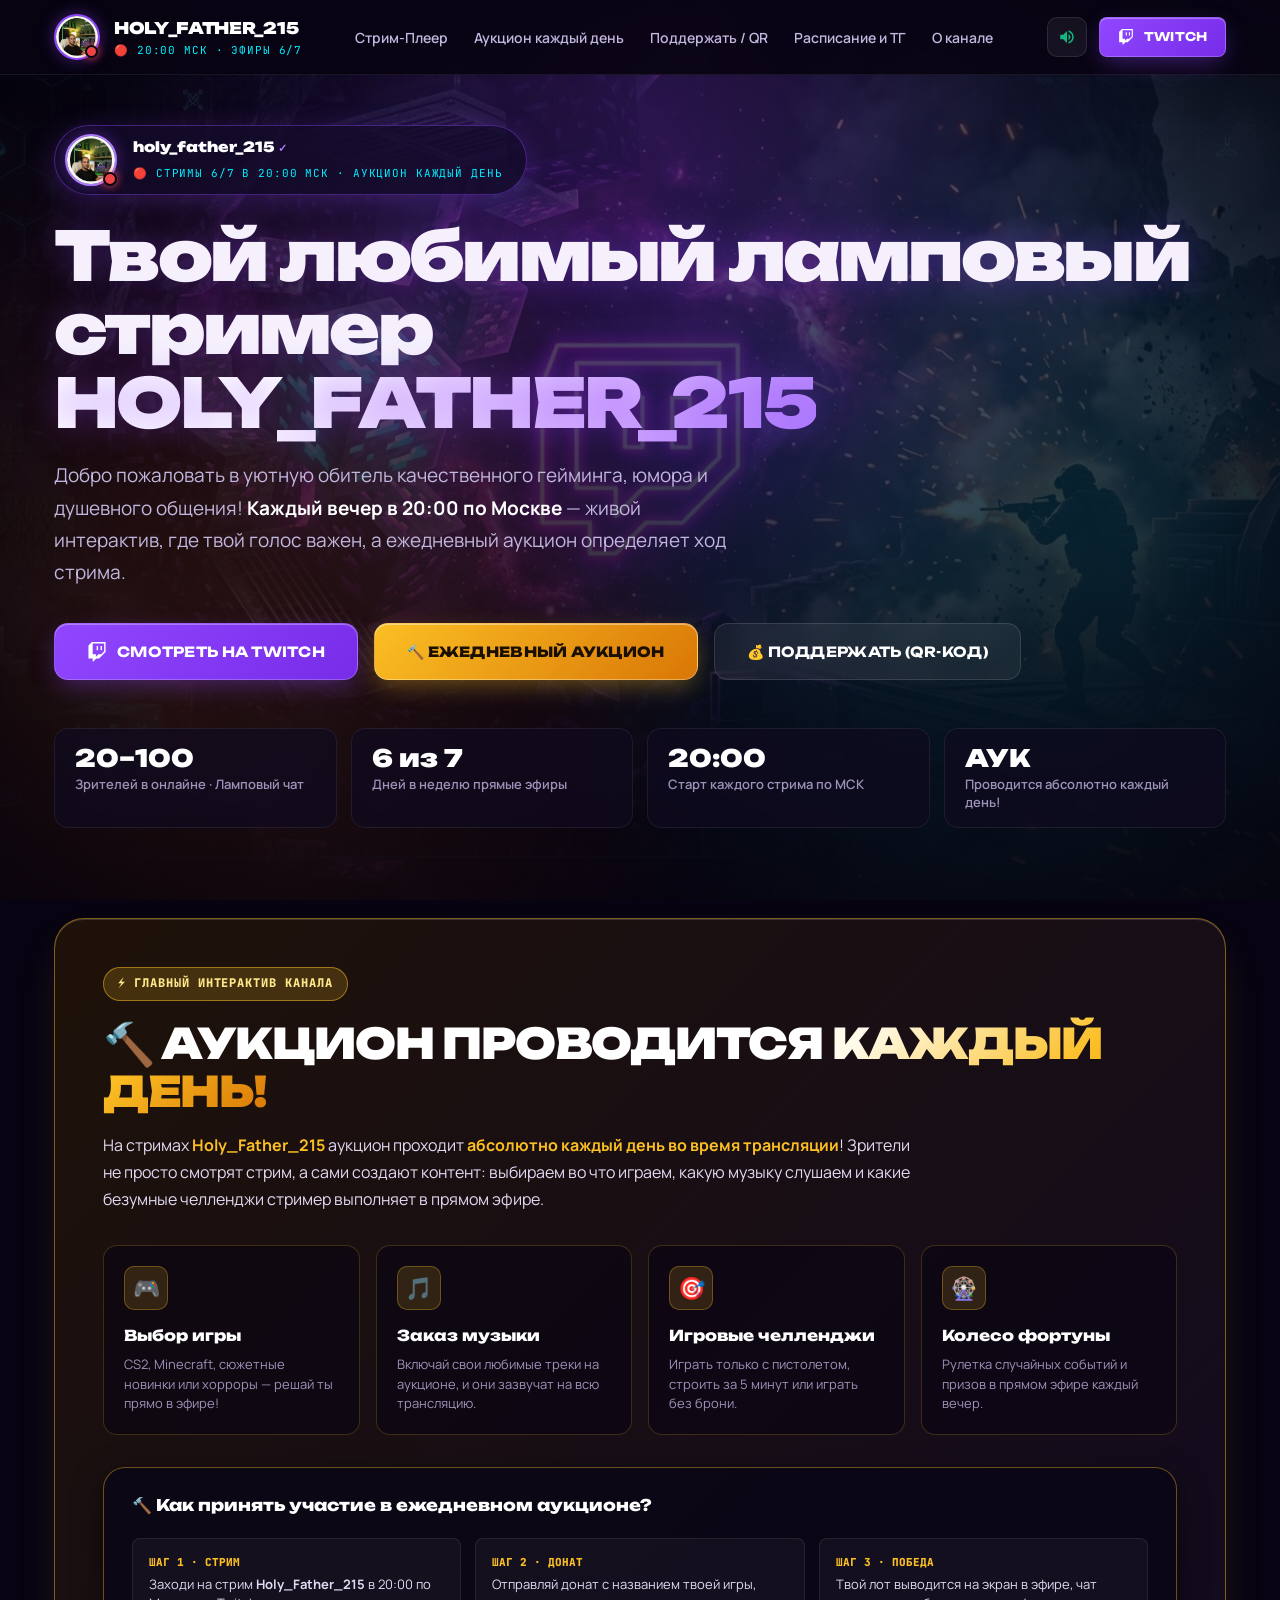
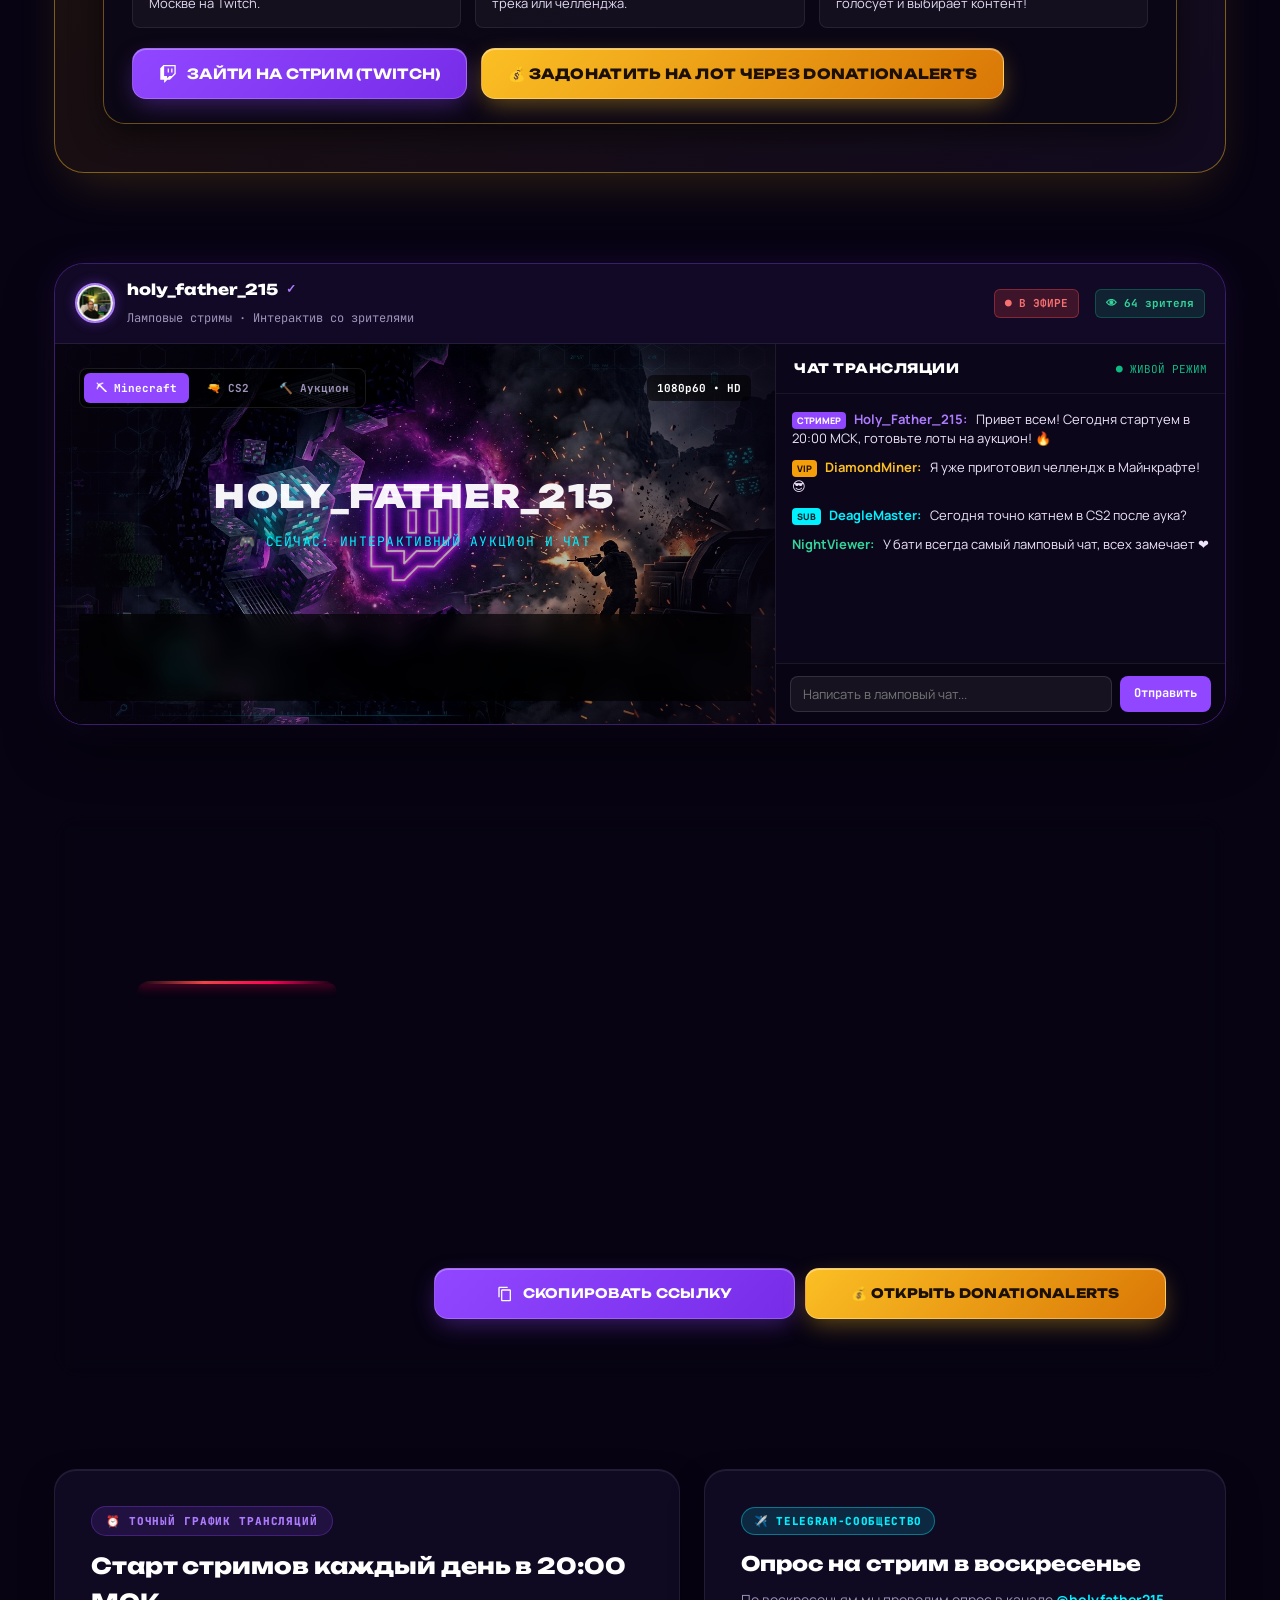
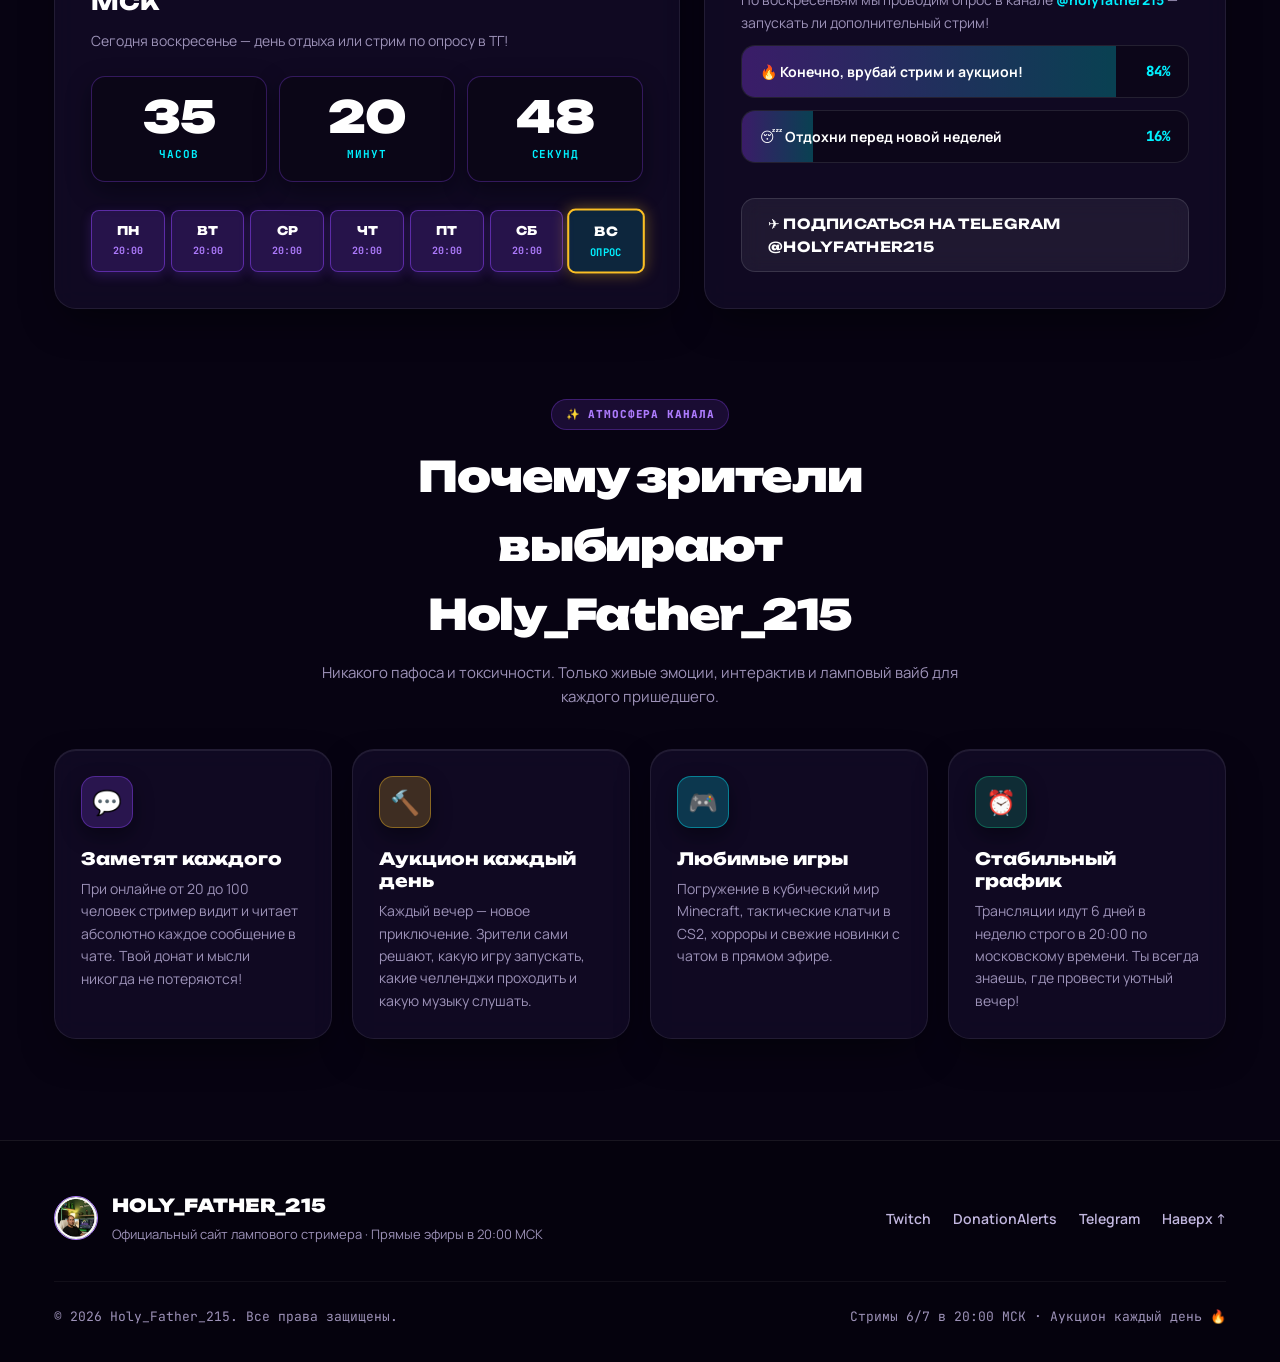
